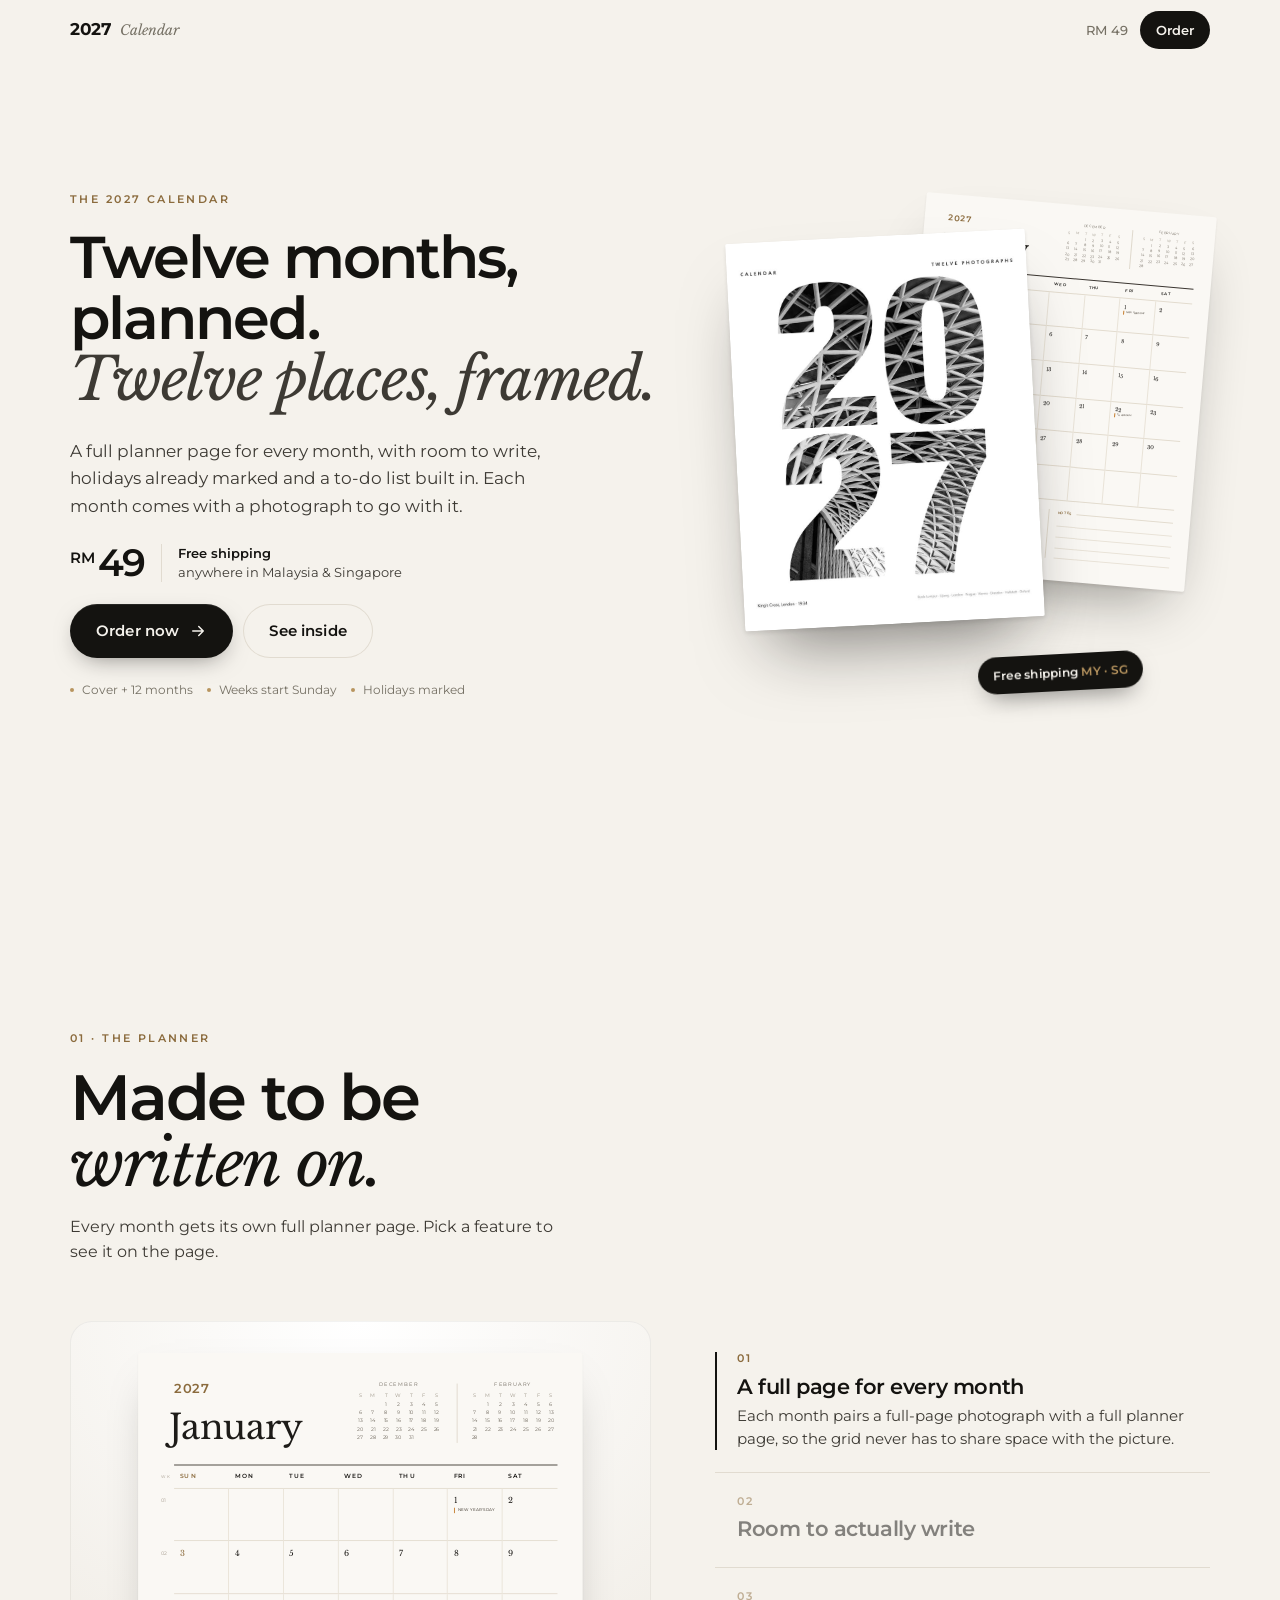
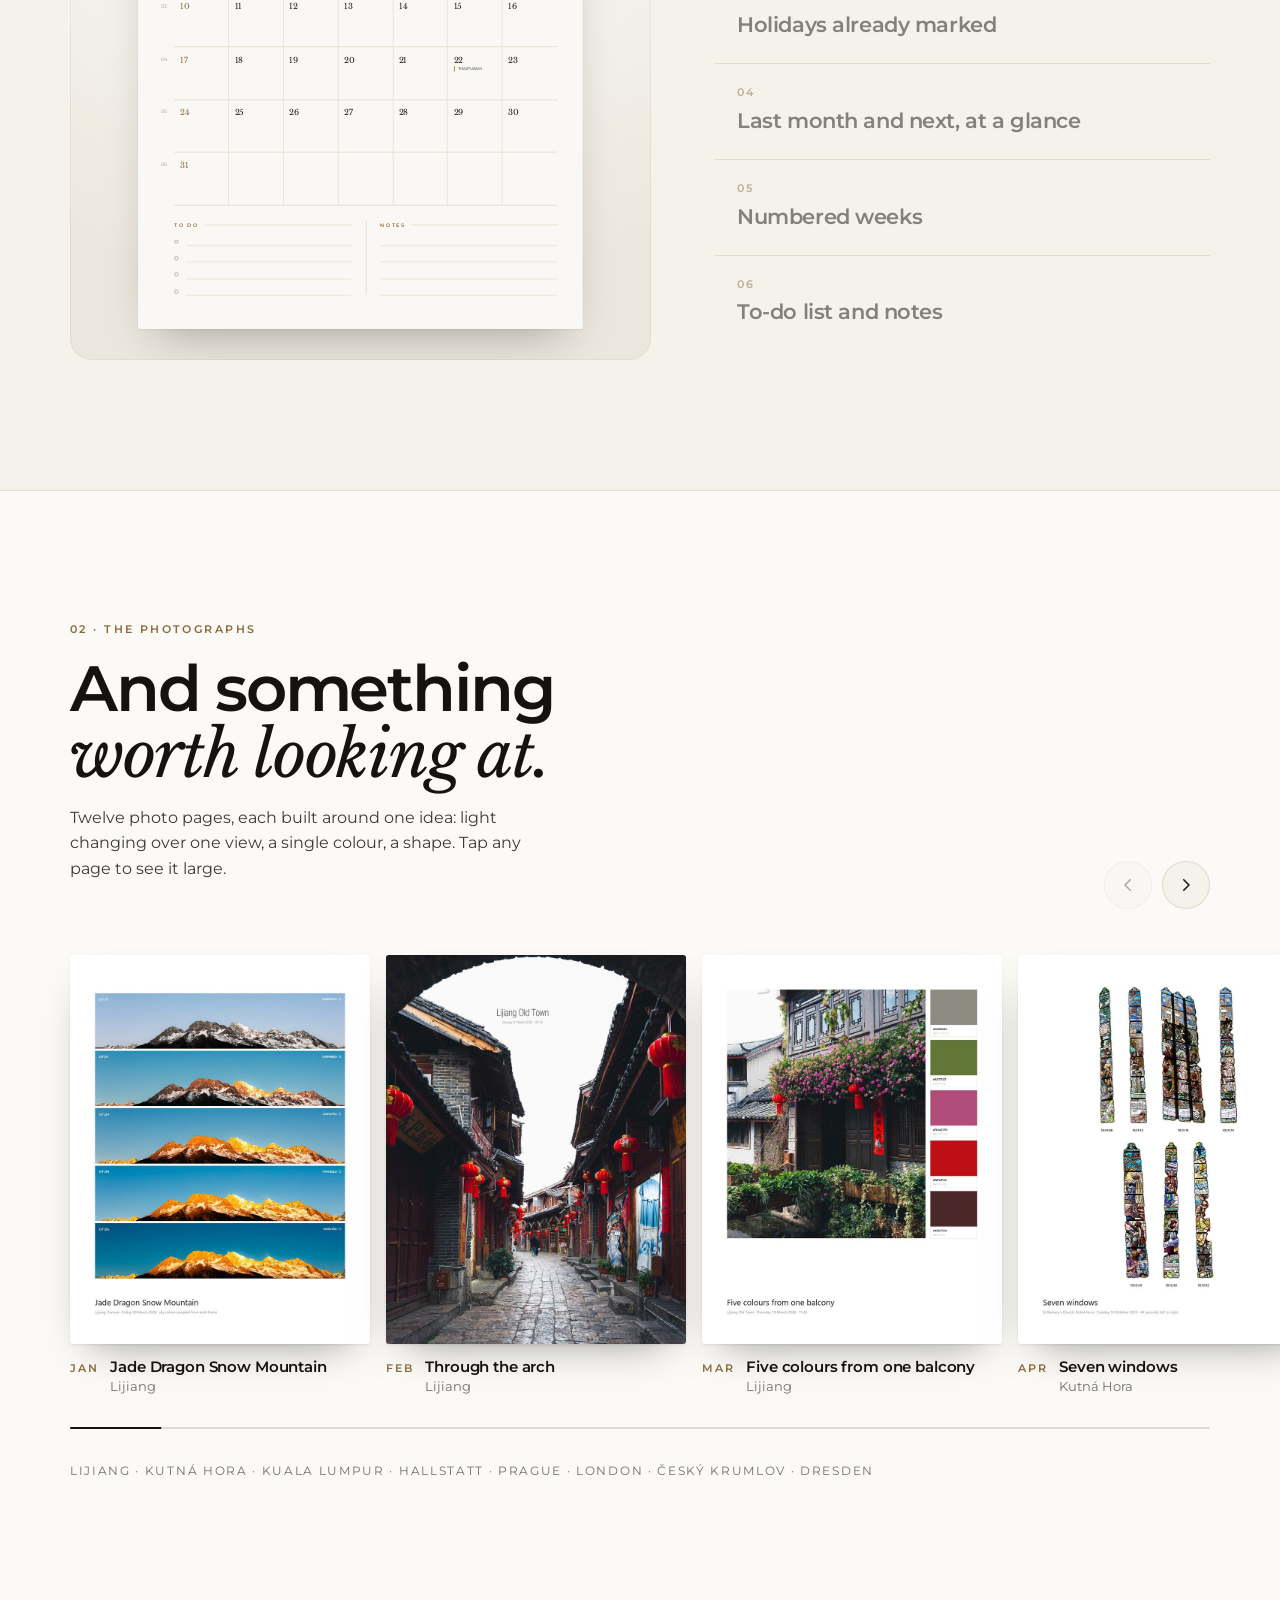
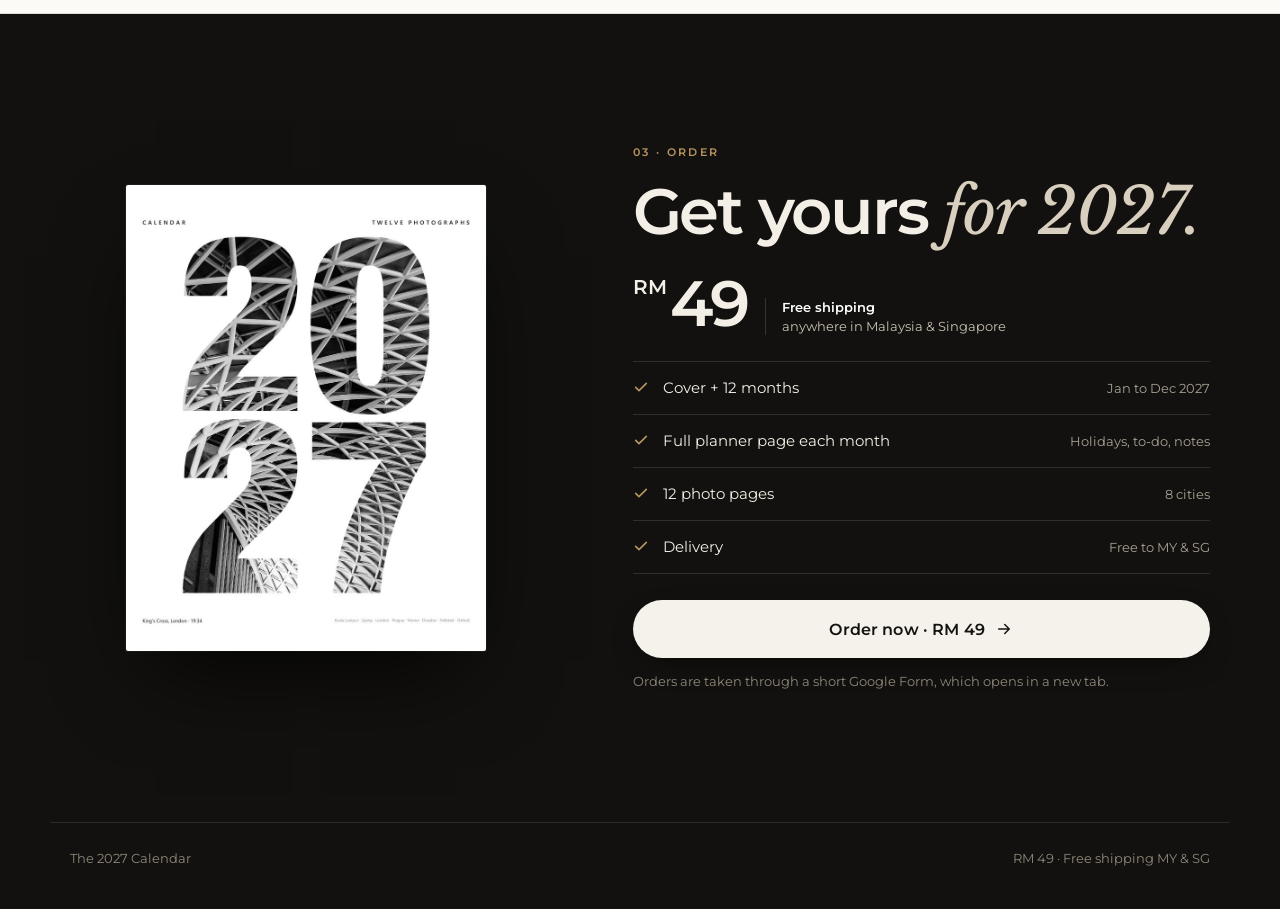
==== index.html @ 3abfdcb7 "Build calendar sales page and Instagram story graphics index.html: mobile-first product page for the" ====
<!DOCTYPE html>
<html lang="en">
<head>
  <meta charset="UTF-8">
  <meta name="viewport" content="width=device-width, initial-scale=1, viewport-fit=cover">
  <title>The 2027 Calendar · RM 49</title>
  <meta name="description" content="A 2027 planner calendar with a full page to write on every month, holidays marked and a to-do list built in, paired with twelve photographs. RM 49 with free shipping across Malaysia and Singapore.">
  <meta name="theme-color" content="#f5f2ec">
  <!-- Link previews (WhatsApp, Instagram, Telegram). Swap the relative image path for the full https:// URL once the domain is live: most apps ignore relative og:image paths. -->
  <meta property="og:type" content="product">
  <meta property="og:title" content="The 2027 Calendar · RM 49">
  <meta property="og:description" content="Twelve months, planned. Twelve places, framed. Free shipping across Malaysia and Singapore.">
  <meta property="og:image" content="assets/cover.jpg">
  <link rel="preconnect" href="https://fonts.googleapis.com">
  <link rel="preconnect" href="https://fonts.gstatic.com" crossorigin>
  <link rel="stylesheet" href="https://fonts.googleapis.com/css2?family=Libre+Baskerville:ital,wght@0,400;1,400&family=Montserrat:wght@400;500;600;700&display=swap">
  <link rel="preload" as="image" href="assets/cover.jpg">
  <style>
    /* ------------------------------------------------------------------ tokens */
    :root {
      --paper: #f5f2ec;
      --surface: #fbfaf7;
      --ink: #141310;
      --ink-2: #3d3a34;
      --muted: #757064;
      --line: #e1dbd0;
      --brass: #8b6b3d;
      --brass-soft: #b8955f;
      --night: #12110f;
      --night-2: #1c1a17;
      --sans: "Montserrat", "Segoe UI", system-ui, -apple-system, sans-serif;
      --serif: "Libre Baskerville", Georgia, "Times New Roman", serif;
      --ease: cubic-bezier(.2, .75, .2, 1);
      --ease-io: cubic-bezier(.65, 0, .35, 1);
      --gutter: max(20px, env(safe-area-inset-left, 0px));
      color-scheme: light;
    }
    *, *::before, *::after { box-sizing: border-box; }
    html { -webkit-text-size-adjust: 100%; scroll-padding-top: 72px; }
    @media (prefers-reduced-motion: no-preference) { html { scroll-behavior: smooth; } }
    body {
      margin: 0; background: var(--paper); color: var(--ink);
      font-family: var(--sans); font-size: 16px; line-height: 1.6;
      -webkit-font-smoothing: antialiased; overflow-x: hidden;
    }
    img { display: block; max-width: 100%; height: auto; }
    a { color: inherit; }
    button { font: inherit; color: inherit; cursor: pointer; background: none; border: 0; padding: 0; -webkit-tap-highlight-color: transparent; }
    a { -webkit-tap-highlight-color: transparent; }
    :focus-visible { outline: 2px solid var(--brass); outline-offset: 3px; border-radius: 4px; }
    .wrap { width: 100%; max-width: 1180px; margin: 0 auto; padding-left: var(--gutter); padding-right: max(20px, env(safe-area-inset-right, 0px)); }
    .eyebrow { font-size: 11px; font-weight: 600; letter-spacing: .22em; text-transform: uppercase; color: var(--brass); }
    h1, h2, h3 { margin: 0; font-weight: 600; letter-spacing: -.035em; line-height: 1.04; text-wrap: balance; }
    h2 { font-size: clamp(34px, 9vw, 64px); }
    em, .serif-i { font-family: var(--serif); font-style: italic; font-weight: 400; letter-spacing: -.02em; }
    p { margin: 0; }
    .lede { color: var(--ink-2); font-size: 16.5px; line-height: 1.65; max-width: 46ch; }

    /* ------------------------------------------------------------------ buttons */
    .btn {
      display: inline-flex; align-items: center; justify-content: center; gap: 10px;
      min-height: 54px; padding: 0 26px; border-radius: 999px;
      background: var(--ink); color: var(--paper); text-decoration: none;
      font-size: 15px; font-weight: 600; letter-spacing: .01em; white-space: nowrap;
      transition: transform .25s var(--ease), background-color .25s, box-shadow .25s;
      box-shadow: 0 1px 0 rgba(255,255,255,.08) inset, 0 8px 24px -10px rgba(20,19,16,.55);
    }
    .btn:active { transform: scale(.97); }
    .btn svg { width: 18px; height: 18px; flex: none; transition: transform .3s var(--ease); }
    @media (hover: hover) { .btn:hover svg { transform: translateX(3px); } .btn:hover { background: #000; } }
    .btn.ghost { background: transparent; color: var(--ink); box-shadow: inset 0 0 0 1px var(--line); }
    @media (hover: hover) { .btn.ghost:hover { background: rgba(20,19,16,.04); } }
    .btn.light { background: var(--paper); color: var(--ink); box-shadow: 0 10px 30px -12px rgba(0,0,0,.6); }
    @media (hover: hover) { .btn.light:hover { background: #fff; } }

    /* ------------------------------------------------------------------ nav */
    .nav {
      position: sticky; top: 0; z-index: 30;
      padding-top: env(safe-area-inset-top, 0px);
      transition: background-color .35s, box-shadow .35s, backdrop-filter .35s;
    }
    .nav.scrolled { background: rgba(245,242,236,.82); -webkit-backdrop-filter: saturate(160%) blur(14px); backdrop-filter: saturate(160%) blur(14px); box-shadow: 0 1px 0 var(--line); }
    .nav .wrap { display: flex; align-items: center; justify-content: space-between; height: 60px; }
    .mark { display: flex; align-items: baseline; gap: 8px; text-decoration: none; }
    .mark b { font-weight: 700; font-size: 17px; letter-spacing: -.02em; }
    .mark span { font-family: var(--serif); font-style: italic; font-size: 14px; color: var(--muted); }
    .nav-buy { display: inline-flex; align-items: center; gap: 12px; font-size: 13px; font-weight: 600; text-decoration: none; }
    .nav-buy .p { color: var(--muted); font-weight: 500; }
    .nav-buy .pill { background: var(--ink); color: var(--paper); padding: 9px 16px; border-radius: 999px; transition: transform .2s var(--ease); }
    .nav-buy:active .pill { transform: scale(.96); }

    /* ------------------------------------------------------------------ hero */
    .hero { padding: 18px 0 64px; overflow: clip; }
    .hero .wrap { display: grid; gap: 26px; }
    .hero h1 { font-size: clamp(36px, 9.6vw, 72px); }
    .hero h1 .l2 { display: block; color: var(--ink-2); }
    .hero-title, .hero-detail { display: grid; gap: 18px; }
    .hero-detail { gap: 22px; }
    .price-row { display: flex; align-items: center; gap: 16px; padding-top: 2px; }
    .price { font-size: 38px; font-weight: 600; letter-spacing: -.04em; line-height: 1; }
    .price small { font-size: 15px; font-weight: 600; letter-spacing: 0; margin-right: 3px; vertical-align: 13px; }
    .ship { font-size: 13px; line-height: 1.45; color: var(--ink-2); padding-left: 16px; border-left: 1px solid var(--line); }
    .ship b { display: block; color: var(--ink); font-weight: 600; }
    .ctas { display: flex; gap: 10px; flex-wrap: wrap; }
    .ctas .btn { flex: 1 1 auto; }
    .spec-line { display: flex; flex-wrap: wrap; gap: 6px 14px; font-size: 12px; color: var(--muted); }
    .spec-line span::before { content: ""; display: inline-block; width: 4px; height: 4px; border-radius: 50%; background: var(--brass-soft); margin-right: 8px; vertical-align: 2px; }

    .hero-visual { position: relative; width: 100%; max-width: 560px; justify-self: center; aspect-ratio: 1 / .96; margin: -4px 0 4px; }
    .hv-layer { position: absolute; will-change: transform; }
    .hv-planner { width: 60%; right: 2%; top: 4%; }
    .hv-cover { width: 62%; left: 2%; top: 10%; z-index: 2; }
    .hv-planner .jan { transform: rotate(5deg); box-shadow: 0 2px 3px rgba(20,19,16,.08), 0 30px 60px -24px rgba(20,19,16,.45); }
    .hv-cover img { width: 100%; aspect-ratio: 1632 / 2112; object-fit: cover; transform: rotate(-3deg); border-radius: 2px;
      box-shadow: 0 2px 4px rgba(20,19,16,.1), 0 40px 70px -28px rgba(20,19,16,.55); background: #fff; }
    .hv-tag {
      position: absolute; z-index: 3; left: 52%; bottom: 3%; transform: rotate(-3deg);
      background: var(--ink); color: var(--paper); border-radius: 999px; padding: 9px 15px;
      font-size: 12px; font-weight: 600; letter-spacing: .02em; white-space: nowrap;
      box-shadow: 0 10px 24px -10px rgba(0,0,0,.6);
    }
    .hv-tag i { font-style: normal; color: var(--brass-soft); }
    @media (max-width: 899px) { .hv-tag { display: none; } }

    /* entrance (only when JS is running and motion is allowed) */
    @media (prefers-reduced-motion: no-preference) {
      .js .hv-cover .in { animation: rise 1.1s var(--ease) .1s both; }
      .js .hv-planner .in { animation: slideOut 1.3s var(--ease) .45s both; }
      .js .hv-tag { animation: pop .7s var(--ease) 1.2s both; }
      .js .hero-title > *, .js .hero-detail > * { animation: fadeUp .9s var(--ease) both; }
      .js .hero-title > *:nth-child(2) { animation-delay: .06s; }
      .js .hero-detail > *:nth-child(1) { animation-delay: .2s; }
      .js .hero-detail > *:nth-child(2) { animation-delay: .26s; }
      .js .hero-detail > *:nth-child(3) { animation-delay: .32s; }
      .js .hero-detail > *:nth-child(4) { animation-delay: .38s; }
    }
    @keyframes rise { from { opacity: 0; transform: translateY(40px) scale(.96); } }
    @keyframes slideOut { from { opacity: 0; transform: translateX(-38%) rotate(-8deg); } }
    @keyframes pop { from { opacity: 0; transform: translateY(10px) scale(.9); } }
    @keyframes fadeUp { from { opacity: 0; transform: translateY(18px); } }

    @media (min-width: 900px) {
      .hero { padding: 40px 0 110px; }
      .hero .wrap { grid-template-columns: minmax(0, 1.1fr) minmax(0, .9fr); grid-template-areas: "title visual" "detail visual"; column-gap: 64px; row-gap: 28px; min-height: calc(100svh - 60px - 150px); align-content: center; }
      .hero-title { grid-area: title; align-self: end; }
      .hero-detail { grid-area: detail; align-self: start; }
      .hero-visual { grid-area: visual; align-self: center; margin: 0; aspect-ratio: 1 / 1.08; max-width: 620px; }
      .hero h1 { font-size: clamp(44px, 4.6vw, 68px); }
      .ctas .btn { flex: 0 0 auto; }
    }

    /* ------------------------------------------------------------------ section heads */
    section { position: relative; }
    .sec { padding: 84px 0; }
    .sec-head { display: grid; gap: 16px; margin-bottom: 36px; max-width: 640px; }
    .sec-head p { color: var(--ink-2); max-width: 44ch; }
    @media (min-width: 900px) { .sec { padding: 130px 0; } .sec-head { margin-bottom: 56px; } }

    /* reveal on scroll */
    .js [data-reveal] { opacity: 0; transform: translateY(26px); transition: opacity .9s var(--ease), transform .9s var(--ease); transition-delay: var(--d, 0s); }
    .js [data-reveal].in { opacity: 1; transform: none; }
    @media (prefers-reduced-motion: reduce) { .js [data-reveal] { opacity: 1; transform: none; transition: none; } }

    /* ------------------------------------------------------------------ the January planner page (built in HTML so it stays sharp when zoomed) */
    .jan {
      --u: calc(100cqw / 700);
      container-type: inline-size; position: relative; width: 100%; aspect-ratio: 1632 / 2112;
      background: #faf8f4; color: #1d1b18; overflow: hidden; border-radius: 2px;
      font-family: var(--sans);
    }
    .jan > * { position: absolute; }
    .jan .z { transition: opacity .55s var(--ease); }
    .j-year { left: calc(var(--u) * 57); top: calc(var(--u) * 46); font-size: calc(var(--u) * 20); font-weight: 600; letter-spacing: .1em; color: var(--brass); line-height: 1; }
    .j-month { left: calc(var(--u) * 49); top: calc(var(--u) * 90); font-family: var(--serif); font-size: calc(var(--u) * 54); line-height: 1; letter-spacing: -.01em; }
    .j-mini { top: calc(var(--u) * 46); width: calc(var(--u) * 140); display: grid; grid-template-columns: repeat(7, 1fr); row-gap: calc(var(--u) * 3.6); text-align: center; color: #6c655a; font-size: calc(var(--u) * 8.4); line-height: 1.15; }
    .j-mini .ml { grid-column: 1 / -1; font-size: calc(var(--u) * 8); letter-spacing: .18em; margin-bottom: calc(var(--u) * 4); }
    .j-mini .dh { color: #9a9284; }
    .j-mini.dec { left: calc(var(--u) * 340); }
    .j-mini.feb { left: calc(var(--u) * 520); }
    .j-div { left: calc(var(--u) * 502); top: calc(var(--u) * 48); width: 1px; height: calc(var(--u) * 94); background: #e0d9cd; }
    .j-rule { left: calc(var(--u) * 57); top: calc(var(--u) * 175); width: calc(var(--u) * 603); height: max(1px, calc(var(--u) * 1.2)); background: #3a3530; }
    .j-wk { left: calc(var(--u) * 36); top: calc(var(--u) * 190); font-size: calc(var(--u) * 6.8); letter-spacing: .12em; color: #a39a8c; }
    .j-days { left: calc(var(--u) * 57); top: calc(var(--u) * 187); width: calc(var(--u) * 603); display: grid; grid-template-columns: repeat(7, 1fr); font-size: calc(var(--u) * 9.4); font-weight: 600; letter-spacing: .13em; }
    .j-days span { padding-left: calc(var(--u) * 9); }
    .j-days span:first-child { color: var(--brass); }
    .j-grid { left: calc(var(--u) * 57); top: calc(var(--u) * 212); width: calc(var(--u) * 603); display: grid; grid-template-columns: repeat(7, 1fr); grid-auto-rows: calc(var(--u) * 83.2); border-top: 1px solid #e3dccf; }
    .j-grid > div { position: relative; border-bottom: 1px solid #e3dccf; border-right: 1px solid #e9e3d8; }
    .j-grid > div:nth-child(7n) { border-right: 0; }
    .j-dates { left: calc(var(--u) * 57); top: calc(var(--u) * 213); width: calc(var(--u) * 603); display: grid; grid-template-columns: repeat(7, 1fr); grid-auto-rows: calc(var(--u) * 83.2); }
    .j-dates > div { position: relative; }
    .j-dates .d { position: absolute; left: calc(var(--u) * 9); top: calc(var(--u) * 10); font-family: var(--serif); font-size: calc(var(--u) * 12.6); }
    .j-dates .sun { color: var(--brass); }
    .j-hol { position: absolute; left: calc(var(--u) * 9); top: calc(var(--u) * 30); display: flex; align-items: center; gap: calc(var(--u) * 5); font-size: calc(var(--u) * 6); font-weight: 500; letter-spacing: .07em; text-transform: uppercase; color: #5b554c; white-space: nowrap; }
    .j-hol::before { content: ""; width: calc(var(--u) * 2); height: calc(var(--u) * 9); background: #c47c2c; flex: none; }
    .j-wks { left: calc(var(--u) * 36); top: calc(var(--u) * 212); display: grid; grid-auto-rows: calc(var(--u) * 83.2); font-size: calc(var(--u) * 7.4); color: #a39a8c; }
    .j-wks span { padding-top: calc(var(--u) * 14); }
    .j-foot { left: calc(var(--u) * 57); top: calc(var(--u) * 736); width: calc(var(--u) * 603); display: grid; grid-template-columns: 1fr 1fr; column-gap: calc(var(--u) * 46); }
    .j-foot > div { position: relative; }
    .j-foot > div + div::before { content: ""; position: absolute; left: calc(var(--u) * -23); top: 0; width: 1px; height: calc(var(--u) * 116); background: #e3dccf; }
    .j-lb { display: flex; align-items: center; gap: calc(var(--u) * 10); font-size: calc(var(--u) * 8.4); font-weight: 600; letter-spacing: .2em; color: var(--brass); height: calc(var(--u) * 14); }
    .j-lb::after { content: ""; flex: 1; height: 1px; background: #e3dccf; }
    .j-ln { height: calc(var(--u) * 26); border-bottom: 1px solid #e9e3d8; position: relative; }
    .j-todo .j-ln { margin-left: calc(var(--u) * 18); }
    .j-todo .j-ln::before { content: ""; position: absolute; left: calc(var(--u) * -18); bottom: calc(var(--u) * 2); width: calc(var(--u) * 7); height: calc(var(--u) * 7); border: 1px solid #b9b0a1; border-radius: 50%; }

    /* focus states: dim everything except the feature being shown */
    .jan[data-focus]:not(:where([data-focus="all"])) .z { opacity: .18; }
    .jan[data-focus="grid"] .z-grid, .jan[data-focus="grid"] .z-head, .jan[data-focus="grid"] .z-dates,
    .jan[data-focus="holidays"] .z-hol,
    .jan[data-focus="glance"] .z-glance,
    .jan[data-focus="weeks"] .z-weeks,
    .jan[data-focus="lists"] .z-lists { opacity: 1; }
    .jan[data-focus="holidays"] .z-grid, .jan[data-focus="holidays"] .z-dates,
    .jan[data-focus="weeks"] .z-grid { opacity: .4; }
    .jan[data-focus="holidays"] .j-hol { animation: glow 1.6s var(--ease) .5s 2; }
    @keyframes glow { 50% { background: rgba(196,124,44,.16); box-shadow: 0 0 0 calc(var(--u) * 4) rgba(196,124,44,.16); } }

    /* ------------------------------------------------------------------ feature tour */
    .tour-grid { display: grid; gap: 22px; }
    .tour-grid > *, .hero .wrap > *, .order-card > * { min-width: 0; }
    .stage {
      position: relative; overflow: hidden; border-radius: 22px; aspect-ratio: 4 / 3.7; max-height: 56svh; width: 100%;
      background: radial-gradient(120% 90% at 50% 0%, #ffffff 0%, #ece7de 100%);
      box-shadow: inset 0 0 0 1px rgba(20,19,16,.05);
      touch-action: pan-y; cursor: pointer;
    }
    .stage .jan-holder { position: absolute; left: 0; top: 0; transform-origin: 0 0; transition: transform .9s var(--ease-io); }
    .stage .jan { box-shadow: 0 1px 2px rgba(20,19,16,.08), 0 24px 50px -22px rgba(20,19,16,.35); }
    .stage-hint { position: absolute; right: 12px; bottom: 12px; z-index: 2; font-size: 11px; font-weight: 600; letter-spacing: .08em; text-transform: uppercase;
      background: rgba(20,19,16,.78); color: #fff; padding: 7px 11px; border-radius: 999px; -webkit-backdrop-filter: blur(8px); backdrop-filter: blur(8px); pointer-events: none; }

    .feats { list-style: none; margin: 0; padding: 0; }
    .feat { text-align: left; width: 100%; display: grid; gap: 6px; }
    .feat .n { font-size: 11px; font-weight: 600; letter-spacing: .16em; color: var(--brass); }
    .feat h3 { font-size: 21px; letter-spacing: -.02em; line-height: 1.2; }
    .feat p { font-size: 14.5px; color: var(--ink-2); line-height: 1.6; }

    /* mobile: swipeable cards under the page */
    @media (max-width: 899px) {
      .feats { display: flex; gap: 12px; overflow-x: auto; scroll-snap-type: x mandatory; scrollbar-width: none; margin: 0 calc(-1 * var(--gutter)); padding: 2px var(--gutter) 4px; scroll-padding: 0 var(--gutter); }
      .feats::-webkit-scrollbar { display: none; }
      .feats li { flex: 0 0 86%; scroll-snap-align: start; }
      .feat { height: 100%; align-content: start; padding: 20px 20px 22px; border-radius: 18px; background: var(--surface); box-shadow: inset 0 0 0 1px var(--line); transition: box-shadow .4s, background-color .4s; }
      .feat[aria-pressed="true"] { background: #fff; box-shadow: inset 0 0 0 1px rgba(139,107,61,.45), 0 10px 30px -18px rgba(20,19,16,.35); }
      .dots { display: flex; justify-content: center; gap: 7px; }
      .dots span { width: 6px; height: 6px; border-radius: 3px; background: #cfc7b9; transition: width .4s var(--ease), background-color .4s; }
      .dots span.on { width: 22px; background: var(--ink); }
    }
    /* desktop: page left, feature list right */
    @media (min-width: 900px) {
      .tour-grid { grid-template-columns: minmax(0, 1.08fr) minmax(0, .92fr); gap: 64px; align-items: center; }
      .stage { aspect-ratio: 4 / 4.4; max-height: 760px; }
      .stage-hint, .dots { display: none; }
      .feats { display: grid; }
      .feats li + li { border-top: 1px solid var(--line); }
      .feat { padding: 20px 0 20px 22px; position: relative; opacity: .5; transition: opacity .35s; }
      .feat::before { content: ""; position: absolute; left: 0; top: 22px; bottom: 22px; width: 2px; background: var(--ink); transform: scaleY(0); transform-origin: top; transition: transform .5s var(--ease); }
      .feat[aria-pressed="true"], .feat:hover { opacity: 1; }
      .feat[aria-pressed="true"]::before { transform: scaleY(1); }
      .feat p { max-height: 0; overflow: hidden; opacity: 0; transition: max-height .5s var(--ease), opacity .4s; }
      .feat[aria-pressed="true"] p { max-height: 120px; opacity: 1; }
    }

    /* ------------------------------------------------------------------ photographs */
    .photos { background: var(--surface); border-top: 1px solid var(--line); border-bottom: 1px solid var(--line); }
    .rail-wrap { position: relative; }
    .rail { display: flex; gap: 16px; overflow-x: auto; scroll-snap-type: x mandatory; scrollbar-width: none; padding: 6px var(--gutter) 26px; scroll-padding: 0 var(--gutter); }
    .rail::-webkit-scrollbar { display: none; }
    .rail figure { margin: 0; flex: 0 0 min(72vw, 300px); scroll-snap-align: start; }
    .rail button { display: block; width: 100%; border-radius: 3px; overflow: hidden; background: #ebe6dc; aspect-ratio: 1632 / 2112;
      box-shadow: 0 1px 2px rgba(20,19,16,.08), 0 18px 40px -22px rgba(20,19,16,.5); transition: transform .5s var(--ease); }
    @media (hover: hover) { .rail button:hover { transform: translateY(-4px); } }
    .rail button:active { transform: scale(.98); }
    .rail img { width: 100%; height: 100%; object-fit: cover; }
    .rail figcaption { display: grid; grid-template-columns: auto 1fr; gap: 0 12px; padding-top: 14px; align-items: baseline; }
    .rail .mo { font-size: 11px; font-weight: 600; letter-spacing: .16em; color: var(--brass); }
    .rail .tt { font-size: 14.5px; font-weight: 600; letter-spacing: -.01em; line-height: 1.3; }
    .rail .pl { grid-column: 2; font-size: 12.5px; color: var(--muted); }
    .rail-end { flex: 0 0 1px; }
    .rail-nav { display: none; }
    @media (min-width: 900px) {
      .rail { padding-left: max(var(--gutter), calc((100vw - 1180px) / 2 + 20px)); scroll-padding-left: max(var(--gutter), calc((100vw - 1180px) / 2 + 20px)); }
      .rail-nav { display: flex; gap: 10px; justify-content: flex-end; margin-top: -76px; margin-bottom: 40px; }
      .rail-nav button { width: 48px; height: 48px; border-radius: 50%; box-shadow: inset 0 0 0 1px var(--line); display: grid; place-items: center; background: var(--paper); transition: background-color .25s, opacity .25s; }
      .rail-nav button:hover { background: #fff; }
      .rail-nav button:disabled { opacity: .35; cursor: default; }
      .rail-nav svg { width: 18px; height: 18px; }
    }
    .progress { height: 2px; background: var(--line); border-radius: 2px; overflow: hidden; margin-top: 4px; }
    .progress i { display: block; height: 100%; width: 100%; background: var(--ink); transform-origin: left; transform: scaleX(.1); transition: transform .2s linear; }
    .cities { margin-top: 30px; font-size: 12px; letter-spacing: .14em; text-transform: uppercase; color: var(--muted); line-height: 2; }

    /* ------------------------------------------------------------------ lightbox */
    .lb { position: fixed; inset: 0; z-index: 60; display: grid; grid-template-rows: auto minmax(0, 1fr) auto; background: rgba(14,13,11,.96);
      color: #f4efe6; padding: env(safe-area-inset-top, 0px) 0 env(safe-area-inset-bottom, 0px); opacity: 0; visibility: hidden; transition: opacity .35s var(--ease), visibility 0s .35s; }
    .lb.open { opacity: 1; visibility: visible; transition: opacity .35s var(--ease); }
    .lb-top { display: flex; align-items: center; justify-content: space-between; padding: 10px 14px; }
    .lb-count { font-size: 12px; letter-spacing: .14em; color: #a9a294; }
    .lb-btn { width: 46px; height: 46px; border-radius: 50%; display: grid; place-items: center; background: rgba(255,255,255,.08); }
    .lb-btn svg { width: 20px; height: 20px; }
    .lb-stage { position: relative; display: grid; place-items: center; padding: 6px 16px; touch-action: pan-y; min-height: 0; }
    .lb-stage img { max-width: 100%; max-height: 100%; object-fit: contain; box-shadow: 0 30px 80px -20px rgba(0,0,0,.8); transition: opacity .25s, transform .35s var(--ease); }
    .lb-cap { display: flex; align-items: center; gap: 12px; padding: 14px 16px 18px; }
    .lb-cap div { flex: 1; min-width: 0; }
    .lb-cap b { display: block; font-weight: 600; font-size: 15px; }
    .lb-cap span { font-size: 12.5px; color: #a9a294; }

    /* ------------------------------------------------------------------ order */
    .order { background: var(--night); color: #f4efe6; overflow: hidden; }
    .order .eyebrow { color: var(--brass-soft); }
    .order h2 em { color: #d9cfbf; }
    .order-card { display: grid; gap: 34px; align-items: center; }
    .order-visual { position: relative; width: 74%; max-width: 360px; justify-self: center; }
    .order-visual img { width: 100%; aspect-ratio: 1632 / 2112; object-fit: cover; border-radius: 2px; box-shadow: 0 40px 90px -30px rgba(0,0,0,.9), 0 0 0 1px rgba(255,255,255,.06); }
    .order-visual::after { content: ""; position: absolute; inset: auto -20% -12% -20%; height: 40%; background: radial-gradient(closest-side, rgba(184,149,95,.22), transparent); z-index: -1; }
    .order-body { display: grid; gap: 26px; }
    .order-price { display: flex; align-items: flex-end; gap: 18px; flex-wrap: wrap; }
    .order-price .price { font-size: 64px; }
    .order-price .price small { font-size: 20px; vertical-align: 32px; }
    .order-price .ship { color: #c9c1b3; border-left-color: rgba(255,255,255,.15); }
    .order-price .ship b { color: #fff; }
    .incl { list-style: none; margin: 0; padding: 0; display: grid; gap: 0; border-top: 1px solid rgba(255,255,255,.12); }
    .incl li { display: flex; gap: 14px; align-items: baseline; padding: 14px 0; border-bottom: 1px solid rgba(255,255,255,.12); font-size: 15px; }
    .incl li span { color: #a9a294; font-size: 13px; margin-left: auto; text-align: right; }
    .incl svg { width: 16px; height: 16px; flex: none; color: var(--brass-soft); transform: translateY(2px); }
    .order .btn { width: 100%; min-height: 58px; font-size: 16px; }
    .fine { font-size: 12.5px; color: #8f8879; line-height: 1.6; }
    @media (min-width: 900px) {
      .order-card { grid-template-columns: minmax(0, .9fr) minmax(0, 1.1fr); gap: 90px; }
      .order-visual { width: 100%; }
      .order .btn { width: auto; padding: 0 40px; }
    }

    footer { background: var(--night); color: #8f8879; font-size: 12.5px; padding: 0 0 calc(110px + env(safe-area-inset-bottom, 0px)); }
    footer .wrap { border-top: 1px solid rgba(255,255,255,.1); padding-top: 26px; display: flex; justify-content: space-between; gap: 16px; flex-wrap: wrap; }
    @media (min-width: 900px) { footer { padding-bottom: 40px; } }

    /* ------------------------------------------------------------------ sticky buy bar (phones) */
    .buybar {
      position: fixed; left: 10px; right: 10px; bottom: calc(10px + env(safe-area-inset-bottom, 0px)); z-index: 40;
      display: flex; align-items: center; gap: 12px; padding: 8px 8px 8px 20px; border-radius: 999px;
      background: rgba(20,19,16,.9); color: #f4efe6; -webkit-backdrop-filter: saturate(150%) blur(16px); backdrop-filter: saturate(150%) blur(16px);
      box-shadow: 0 18px 40px -16px rgba(0,0,0,.6);
      transform: translateY(140%); transition: transform .55s var(--ease);
    }
    .buybar.show { transform: none; }
    .buybar .bb-t { flex: 1; min-width: 0; line-height: 1.25; }
    .buybar .bb-t b { display: block; font-size: 16px; font-weight: 600; letter-spacing: -.01em; }
    .buybar .bb-t span { font-size: 11.5px; color: #b5ad9f; white-space: nowrap; overflow: hidden; text-overflow: ellipsis; display: block; }
    .buybar .btn { min-height: 46px; padding: 0 22px; font-size: 14px; background: var(--paper); color: var(--ink); box-shadow: none; }
    @media (min-width: 900px) { .buybar { display: none; } }

    .toast { position: fixed; left: 50%; top: calc(74px + env(safe-area-inset-top, 0px)); z-index: 80; transform: translate(-50%, -20px); opacity: 0;
      background: var(--ink); color: var(--paper); padding: 11px 18px; border-radius: 999px; font-size: 13px; font-weight: 500; max-width: calc(100vw - 32px); text-align: center;
      transition: opacity .3s, transform .4s var(--ease); pointer-events: none; }
    .toast.show { opacity: 1; transform: translate(-50%, 0); }
  </style>
</head>
<body>
  <script>document.documentElement.classList.add("js");</script>

  <header class="nav" id="nav">
    <div class="wrap">
      <a class="mark" href="#top" aria-label="The 2027 Calendar, back to top"><b>2027</b><span>Calendar</span></a>
      <a class="nav-buy" href="#order" data-order><span class="p">RM 49</span><span class="pill">Order</span></a>
    </div>
  </header>

  <main id="top">
    <!-- ================================================================ HERO -->
    <section class="hero">
      <div class="wrap">
        <div class="hero-title">
          <div class="eyebrow">The 2027 Calendar</div>
          <h1>Twelve months, planned. <span class="l2"><em>Twelve places, framed.</em></span></h1>
        </div>

        <div class="hero-visual" aria-hidden="true">
          <div class="hv-layer hv-planner" data-par="0.05"><div class="in"><div class="jan" data-jan></div></div></div>
          <div class="hv-layer hv-cover" data-par="-0.06"><div class="in"><img src="assets/cover.jpg" width="800" height="1035" alt="" fetchpriority="high"></div></div>
          <div class="hv-tag">Free shipping <i>MY · SG</i></div>
        </div>

        <div class="hero-detail">
          <p class="lede">A full planner page for every month, with room to write, holidays already marked and a to-do list built in. Each month comes with a photograph to go with it.</p>
          <div class="price-row">
            <div class="price"><small>RM</small>49</div>
            <div class="ship"><b>Free shipping</b>anywhere in Malaysia &amp; Singapore</div>
          </div>
          <div class="ctas" id="heroCtas">
            <a class="btn" href="#order" data-order>Order now <svg viewBox="0 0 24 24" fill="none" stroke="currentColor" stroke-width="2" stroke-linecap="round" stroke-linejoin="round"><path d="M5 12h14M13 6l6 6-6 6"/></svg></a>
            <a class="btn ghost" href="#inside">See inside</a>
          </div>
          <div class="spec-line"><span>Cover + 12 months</span><span>Weeks start Sunday</span><span>Holidays marked</span></div>
        </div>
      </div>
    </section>

    <!-- ================================================================ PLANNER TOUR -->
    <section class="sec" id="inside">
      <div class="wrap">
        <div class="sec-head" data-reveal>
          <div class="eyebrow">01 · The planner</div>
          <h2>Made to be <em>written on.</em></h2>
          <p id="tourHelp">Every month gets its own full planner page. Swipe through what's on it.</p>
        </div>
        <div class="tour-grid" id="tourGrid" data-reveal style="--d:.08s">
          <div class="stage" id="stage" role="img" aria-label="January 2027 planner page from the calendar">
            <div class="jan-holder" id="janHolder"><div class="jan" data-jan id="tourJan" data-focus="all"></div></div>
            <div class="stage-hint" id="stageHint">Tap or swipe</div>
          </div>
          <div>
            <ol class="feats" id="feats">
              <li><button class="feat" data-focus="all" aria-pressed="true"><span class="n">01</span><h3>A full page for every month</h3><p>Each month pairs a full-page photograph with a full planner page, so the grid never has to share space with the picture.</p></button></li>
              <li><button class="feat" data-focus="grid" aria-pressed="false"><span class="n">02</span><h3>Room to actually write</h3><p>Big, open date squares with space for a few lines of plans in each, not just a number. Weeks start on Sunday.</p></button></li>
              <li><button class="feat" data-focus="holidays" aria-pressed="false"><span class="n">03</span><h3>Holidays already marked</h3><p>Public holidays are printed on the day, like New Year's Day and Thaipusam in January.</p></button></li>
              <li><button class="feat" data-focus="glance" aria-pressed="false"><span class="n">04</span><h3>Last month and next, at a glance</h3><p>Small calendars of the month before and after sit beside the title, so plans that cross a month end are easy.</p></button></li>
              <li><button class="feat" data-focus="weeks" aria-pressed="false"><span class="n">05</span><h3>Numbered weeks</h3><p>Every row is numbered down the side, so "week three" has an actual place on the page.</p></button></li>
              <li><button class="feat" data-focus="lists" aria-pressed="false"><span class="n">06</span><h3>To-do list and notes</h3><p>Tick-box lines for the month's to-dos, and a lined notes panel beside them, on every month.</p></button></li>
            </ol>
          </div>
          <div class="dots" id="dots" aria-hidden="true"></div>
        </div>
      </div>
    </section>

    <!-- ================================================================ PHOTOGRAPHS -->
    <section class="sec photos" id="photos">
      <div class="wrap">
        <div class="sec-head" data-reveal>
          <div class="eyebrow">02 · The photographs</div>
          <h2>And something <em>worth looking at.</em></h2>
          <p>Twelve photo pages, each built around one idea: light changing over one view, a single colour, a shape. Tap any page to see it large.</p>
        </div>
        <div class="rail-nav" data-reveal>
          <button id="railPrev" aria-label="Previous photographs"><svg viewBox="0 0 24 24" fill="none" stroke="currentColor" stroke-width="2" stroke-linecap="round" stroke-linejoin="round"><path d="M15 5l-7 7 7 7"/></svg></button>
          <button id="railNext" aria-label="More photographs"><svg viewBox="0 0 24 24" fill="none" stroke="currentColor" stroke-width="2" stroke-linecap="round" stroke-linejoin="round"><path d="M9 5l7 7-7 7"/></svg></button>
        </div>
      </div>
      <div class="rail-wrap" data-reveal style="--d:.08s">
        <div class="rail" id="rail"></div>
      </div>
      <div class="wrap">
        <div class="progress" aria-hidden="true"><i id="railBar"></i></div>
        <p class="cities" id="cities"></p>
      </div>
    </section>

    <!-- ================================================================ ORDER -->
    <section class="sec order" id="order">
      <div class="wrap order-card">
        <div class="order-visual" data-reveal><img src="assets/cover.jpg" width="800" height="1035" loading="lazy" decoding="async" alt="The 2027 Calendar cover: the numerals 2027 filled with the steel roof of King's Cross station"></div>
        <div class="order-body">
          <div class="sec-head" style="margin:0" data-reveal>
            <div class="eyebrow">03 · Order</div>
            <h2>Get yours <em>for 2027.</em></h2>
          </div>
          <div class="order-price" data-reveal style="--d:.06s">
            <div class="price"><small>RM</small>49</div>
            <div class="ship"><b>Free shipping</b>anywhere in Malaysia &amp; Singapore</div>
          </div>
          <ul class="incl" data-reveal style="--d:.1s">
            <li><svg viewBox="0 0 24 24" fill="none" stroke="currentColor" stroke-width="2.4" stroke-linecap="round" stroke-linejoin="round"><path d="M4 12.5l5 5L20 6.5"/></svg>Cover + 12 months<span>Jan to Dec 2027</span></li>
            <li><svg viewBox="0 0 24 24" fill="none" stroke="currentColor" stroke-width="2.4" stroke-linecap="round" stroke-linejoin="round"><path d="M4 12.5l5 5L20 6.5"/></svg>Full planner page each month<span>Holidays, to-do, notes</span></li>
            <li><svg viewBox="0 0 24 24" fill="none" stroke="currentColor" stroke-width="2.4" stroke-linecap="round" stroke-linejoin="round"><path d="M4 12.5l5 5L20 6.5"/></svg>12 photo pages<span id="cityCount"></span></li>
            <li><svg viewBox="0 0 24 24" fill="none" stroke="currentColor" stroke-width="2.4" stroke-linecap="round" stroke-linejoin="round"><path d="M4 12.5l5 5L20 6.5"/></svg>Delivery<span>Free to MY &amp; SG</span></li>
          </ul>
          <div data-reveal style="--d:.14s; display:grid; gap:14px">
            <a class="btn light" href="#order" data-order id="orderBtn">Order now · RM 49 <svg viewBox="0 0 24 24" fill="none" stroke="currentColor" stroke-width="2" stroke-linecap="round" stroke-linejoin="round"><path d="M5 12h14M13 6l6 6-6 6"/></svg></a>
            <p class="fine">Orders are taken through a short Google Form, which opens in a new tab.</p>
          </div>
        </div>
      </div>
    </section>
  </main>

  <footer>
    <div class="wrap"><span>The 2027 Calendar</span><span>RM 49 · Free shipping MY &amp; SG</span></div>
  </footer>

  <div class="buybar" id="buybar" aria-hidden="true">
    <div class="bb-t"><b>RM 49</b><span>Free shipping · Malaysia &amp; Singapore</span></div>
    <a class="btn" href="#order" data-order tabindex="-1">Order</a>
  </div>

  <div class="lb" id="lb" role="dialog" aria-modal="true" aria-label="Photo page viewer" aria-hidden="true">
    <div class="lb-top">
      <span class="lb-count" id="lbCount"></span>
      <button class="lb-btn" id="lbClose" aria-label="Close"><svg viewBox="0 0 24 24" fill="none" stroke="currentColor" stroke-width="2" stroke-linecap="round"><path d="M6 6l12 12M18 6L6 18"/></svg></button>
    </div>
    <div class="lb-stage" id="lbStage"><img id="lbImg" alt=""></div>
    <div class="lb-cap">
      <button class="lb-btn" id="lbPrev" aria-label="Previous page"><svg viewBox="0 0 24 24" fill="none" stroke="currentColor" stroke-width="2" stroke-linecap="round" stroke-linejoin="round"><path d="M15 5l-7 7 7 7"/></svg></button>
      <div><b id="lbTitle"></b><span id="lbPlace"></span></div>
      <button class="lb-btn" id="lbNext" aria-label="Next page"><svg viewBox="0 0 24 24" fill="none" stroke="currentColor" stroke-width="2" stroke-linecap="round" stroke-linejoin="round"><path d="M9 5l7 7-7 7"/></svg></button>
    </div>
  </div>

  <div class="toast" id="toast" role="status" aria-live="polite"></div>

  <script>
  /* ====================================================================== SETTINGS
     ORDER_URL: paste the Google Form link here when it exists. Every "Order" button uses it.
     PAGES: the twelve photo pages, in month order. To swap one, change its file and text. */
  const ORDER_URL = "";

  const PAGES = [
    { file: "assets/pages/p02.jpg", title: "Jade Dragon Snow Mountain", place: "Lijiang" },
    { file: "assets/pages/p03.jpg", title: "Through the arch", place: "Lijiang" },
    { file: "assets/pages/p12.jpg", title: "Five colours from one balcony", place: "Lijiang" },
    { file: "assets/pages/p06.jpg", title: "Seven windows", place: "Kutná Hora" },
    { file: "assets/pages/p01.jpg", title: "Merdeka 118, five times", place: "Kuala Lumpur" },
    { file: "assets/pages/p05.jpg", title: "Hallstatt, dusk to dawn", place: "Hallstatt" },
    { file: "assets/pages/p15.jpg", title: "Křižíkova, 75 seconds", place: "Prague" },
    { file: "assets/pages/p04.jpg", title: "King's Cross", place: "London" },
    { file: "assets/pages/p17.jpg", title: "Český Krumlov, 16:43 | 18:36", place: "Český Krumlov" },
    { file: "assets/pages/p24.jpg", title: "October", place: "Across the trip" },
    { file: "assets/pages/p13.jpg", title: "Dresden in ink", place: "Dresden" },
    { file: "assets/pages/p09.jpg", title: "Clockwork", place: "Prague" }
  ];
  /* ============================================================================ */

  const $ = (s, r = document) => r.querySelector(s);
  const $$ = (s, r = document) => [...r.querySelectorAll(s)];
  const reduceMotion = matchMedia("(prefers-reduced-motion: reduce)").matches;
  const MONTHS = ["Jan", "Feb", "Mar", "Apr", "May", "Jun", "Jul", "Aug", "Sep", "Oct", "Nov", "Dec"];

  /* ---------------------------------------------------------------- order links */
  const toast = $("#toast"); let toastT;
  function showToast(msg) { toast.textContent = msg; toast.classList.add("show"); clearTimeout(toastT); toastT = setTimeout(() => toast.classList.remove("show"), 2600); }
  $$("[data-order]").forEach(a => {
    if (ORDER_URL) { a.href = ORDER_URL; a.target = "_blank"; a.rel = "noopener"; }
    else if (a.id === "orderBtn") a.addEventListener("click", e => { e.preventDefault(); showToast("The order form opens soon."); });
  });

  /* ---------------------------------------------------------------- January planner page */
  function miniMonth(cls, label, startDow, days) {
    let h = `<div class="j-mini ${cls} z z-glance"><span class="ml">${label}</span>`;
    "SMTWTFS".split("").forEach(d => h += `<span class="dh">${d}</span>`);
    for (let i = 0; i < startDow; i++) h += "<span></span>";
    for (let d = 1; d <= days; d++) h += `<span>${d}</span>`;
    return h + "</div>";
  }
  function buildJanuary(el) {
    const HOL = { 1: "New Year's Day", 22: "Thaipusam" };
    const start = 5; // 1 January 2027 is a Friday
    let dates = "";
    for (let i = 0; i < 42; i++) {
      const d = i - start + 1;
      dates += `<div>${d >= 1 && d <= 31 ? `<span class="d z z-dates${i % 7 === 0 ? " sun" : ""}">${d}</span>` : ""}${HOL[d] ? `<span class="j-hol z z-hol">${HOL[d]}</span>` : ""}</div>`;
    }
    el.innerHTML =
      `<div class="j-year z z-title">2027</div><div class="j-month z z-title">January</div>` +
      miniMonth("dec", "DECEMBER", 2, 31) + `<div class="j-div z z-glance"></div>` + miniMonth("feb", "FEBRUARY", 1, 28) +
      `<div class="j-rule z z-head"></div><div class="j-wk z z-weeks">WK</div>` +
      `<div class="j-days z z-head">${["SUN","MON","TUE","WED","THU","FRI","SAT"].map(d => `<span>${d}</span>`).join("")}</div>` +
      `<div class="j-grid z z-grid">${"<div></div>".repeat(42)}</div><div class="j-dates">${dates}</div>` +
      `<div class="j-wks z z-weeks">${[1,2,3,4,5,6].map(n => `<span>0${n}</span>`).join("")}</div>` +
      `<div class="j-foot z z-lists"><div class="j-todo"><div class="j-lb">TO DO</div>${"<div class='j-ln'></div>".repeat(4)}</div>` +
      `<div class="j-notes"><div class="j-lb">NOTES</div>${"<div class='j-ln'></div>".repeat(4)}</div></div>`;
  }
  $$("[data-jan]").forEach(buildJanuary);

  /* ---------------------------------------------------------------- planner tour (zoom into each feature) */
  // Regions in the page's own units: 700 wide, 905 tall.
  const REGION = {
    all:      [0, 0, 700, 905],
    grid:     [40, 172, 420, 250],
    holidays: [466, 205, 206, 96],
    glance:   [332, 36, 342, 112],
    weeks:    [22, 182, 150, 200],
    lists:    [44, 724, 384, 136]
  };
  const stage = $("#stage"), holder = $("#janHolder"), tourJan = $("#tourJan");
  const feats = $$("#feats .feat"), order = feats.map(f => f.dataset.focus);
  let current = "all";

  function layoutTour() {
    const sw = stage.clientWidth, sh = stage.clientHeight;
    const pageW = Math.min(sw, sh * 700 / 905);
    holder.style.width = pageW + "px";
    const [x, y, w, h] = REGION[current];
    const k = pageW / 700;
    const fit = current === "all" ? 0.9 : 0.94;
    const s = Math.min(isMobile() ? 5 : 3, Math.min(sw / (w * k), sh / (h * k)) * fit);
    const pw = pageW * s, ph = pageW * 905 / 700 * s;
    const clamp = (v, size, box) => size <= box ? (box - size) / 2 : Math.min(0, Math.max(box - size, v));
    const tx = clamp(sw / 2 - (x + w / 2) * k * s, pw, sw);
    const ty = clamp(sh / 2 - (y + h / 2) * k * s, ph, sh);
    holder.style.transform = `translate3d(${tx}px, ${ty}px, 0) scale(${s})`;
  }
  function setFocus(name, fromScroll) {
    if (!REGION[name]) return;
    current = name;
    tourJan.dataset.focus = name;
    feats.forEach(f => f.setAttribute("aria-pressed", f.dataset.focus === name));
    $$("#dots span").forEach((d, i) => d.classList.toggle("on", order[i] === name));
    layoutTour();
    if (!fromScroll && isMobile()) {
      const li = feats[order.indexOf(name)].parentElement, list = $("#feats");
      list.scrollTo({ left: li.offsetLeft - list.offsetLeft - parseFloat(getComputedStyle(list).scrollPaddingLeft || 0), behavior: reduceMotion ? "auto" : "smooth" });
    }
  }
  const isMobile = () => matchMedia("(max-width: 899px)").matches;
  $("#dots").innerHTML = order.map(() => "<span></span>").join("");
  feats.forEach(f => {
    f.addEventListener("click", () => setFocus(f.dataset.focus));
    f.addEventListener("mouseenter", () => { if (!isMobile()) setFocus(f.dataset.focus); });
  });
  stage.addEventListener("click", () => { setFocus(order[(order.indexOf(current) + 1) % order.length]); $("#stageHint").style.opacity = 0; });

  // On phones, the card that is centred in the swipe row decides the focus.
  const featObserver = new IntersectionObserver(entries => {
    if (!isMobile()) return;
    entries.forEach(e => { if (e.isIntersecting) setFocus(e.target.dataset.focus, true); });
  }, { root: $("#feats"), threshold: 0.66 });
  feats.forEach(f => featObserver.observe(f));
  $("#feats").addEventListener("scroll", () => { $("#stageHint").style.opacity = 0; }, { passive: true, once: true });

  // Pages snap into place without animating on resize.
  let rT; new ResizeObserver(() => {
    holder.style.transition = "none"; layoutTour();
    clearTimeout(rT); rT = setTimeout(() => holder.style.transition = "", 60);
    $("#tourHelp").textContent = isMobile() ? "Every month gets its own full planner page. Swipe through what's on it." : "Every month gets its own full planner page. Pick a feature to see it on the page.";
  }).observe(stage);
  setFocus("all", true);

  /* ---------------------------------------------------------------- photo rail */
  const rail = $("#rail");
  rail.innerHTML = PAGES.map((p, i) => `
    <figure>
      <button data-i="${i}" aria-label="View ${MONTHS[i]}: ${p.title}">
        <img src="${p.file}" width="800" height="1035" loading="lazy" decoding="async" alt="${p.title}, ${p.place}">
      </button>
      <figcaption><span class="mo">${MONTHS[i].toUpperCase()}</span><span class="tt">${p.title}</span><span class="pl">${p.place}</span></figcaption>
    </figure>`).join("") + `<div class="rail-end"></div>`;
  const places = [...new Set(PAGES.map(p => p.place).filter(p => !/across/i.test(p)))];
  $("#cities").textContent = places.join("  ·  ");
  $("#cityCount").textContent = places.length + " cities";

  const bar = $("#railBar");
  function railUpdate() {
    const max = rail.scrollWidth - rail.clientWidth;
    const p = max > 0 ? rail.scrollLeft / max : 1;
    bar.style.transform = `scaleX(${0.08 + p * 0.92})`;
    $("#railPrev").disabled = rail.scrollLeft < 8;
    $("#railNext").disabled = rail.scrollLeft > max - 8;
  }
  rail.addEventListener("scroll", () => requestAnimationFrame(railUpdate), { passive: true });
  addEventListener("resize", railUpdate);
  railUpdate();
  const step = () => (rail.querySelector("figure").getBoundingClientRect().width + 16) * 2;
  $("#railPrev").addEventListener("click", () => rail.scrollBy({ left: -step(), behavior: "smooth" }));
  $("#railNext").addEventListener("click", () => rail.scrollBy({ left: step(), behavior: "smooth" }));

  /* ---------------------------------------------------------------- lightbox */
  const lb = $("#lb"), lbImg = $("#lbImg");
  let lbI = 0, lastFocus = null;
  function lbShow(i) {
    lbI = (i + PAGES.length) % PAGES.length;
    const p = PAGES[lbI];
    lbImg.src = p.file; lbImg.alt = `${p.title}, ${p.place}`;
    $("#lbTitle").textContent = `${MONTHS[lbI]} · ${p.title}`;
    $("#lbPlace").textContent = p.place;
    $("#lbCount").textContent = `${String(lbI + 1).padStart(2, "0")} / ${PAGES.length}`;
    [lbI - 1, lbI + 1].forEach(j => { const im = new Image(); im.src = PAGES[(j + PAGES.length) % PAGES.length].file; });
  }
  function lbOpen(i) { lastFocus = document.activeElement; lbShow(i); lb.classList.add("open"); lb.setAttribute("aria-hidden", "false"); document.body.style.overflow = "hidden"; $("#lbClose").focus(); }
  function lbClose() { lb.classList.remove("open"); lb.setAttribute("aria-hidden", "true"); document.body.style.overflow = ""; lastFocus && lastFocus.focus(); }
  rail.addEventListener("click", e => { const b = e.target.closest("button[data-i]"); if (b) lbOpen(+b.dataset.i); });
  $("#lbClose").addEventListener("click", lbClose);
  $("#lbPrev").addEventListener("click", () => lbShow(lbI - 1));
  $("#lbNext").addEventListener("click", () => lbShow(lbI + 1));
  addEventListener("keydown", e => {
    if (!lb.classList.contains("open")) return;
    if (e.key === "Escape") lbClose();
    if (e.key === "ArrowLeft") lbShow(lbI - 1);
    if (e.key === "ArrowRight") lbShow(lbI + 1);
  });
  let sx = null, sy = null;
  $("#lbStage").addEventListener("touchstart", e => { sx = e.touches[0].clientX; sy = e.touches[0].clientY; }, { passive: true });
  $("#lbStage").addEventListener("touchmove", e => {
    if (sx === null) return;
    const dx = e.touches[0].clientX - sx;
    if (Math.abs(dx) > Math.abs(e.touches[0].clientY - sy)) lbImg.style.transform = `translateX(${dx * 0.5}px)`;
  }, { passive: true });
  $("#lbStage").addEventListener("touchend", e => {
    if (sx === null) return;
    const dx = e.changedTouches[0].clientX - sx, dy = e.changedTouches[0].clientY - sy;
    lbImg.style.transform = "";
    if (Math.abs(dx) > 50 && Math.abs(dx) > Math.abs(dy)) lbShow(lbI + (dx < 0 ? 1 : -1));
    else if (dy > 90 && Math.abs(dy) > Math.abs(dx)) lbClose();
    sx = sy = null;
  });

  /* ---------------------------------------------------------------- reveal, nav, sticky buy bar */
  const revealObs = new IntersectionObserver(es => es.forEach(e => { if (e.isIntersecting) { e.target.classList.add("in"); revealObs.unobserve(e.target); } }), { rootMargin: "0px 0px -8% 0px", threshold: 0.08 });
  $$("[data-reveal]").forEach(el => revealObs.observe(el));

  const nav = $("#nav"), buybar = $("#buybar");
  let heroCtaVisible = true, orderVisible = false, tourVisible = false;
  const syncBar = () => buybar.classList.toggle("show", !heroCtaVisible && !orderVisible && !tourVisible);
  // The tour's swipe cards sit at the bottom of the screen, so the bar steps aside while it is in view.
  new IntersectionObserver(([e]) => { tourVisible = e.isIntersecting && isMobile(); syncBar(); }, { threshold: 0.55 }).observe($("#tourGrid"));
  new IntersectionObserver(([e]) => { heroCtaVisible = e.isIntersecting; syncBar(); }).observe($("#heroCtas"));
  new IntersectionObserver(([e]) => { orderVisible = e.isIntersecting; syncBar(); }, { threshold: 0.15 }).observe($("#order"));

  /* light parallax on the hero pages */
  const parLayers = $$("[data-par]");
  let ticking = false;
  function onScroll() {
    const y = scrollY;
    nav.classList.toggle("scrolled", y > 8);
    if (!reduceMotion && y < innerHeight * 1.2) parLayers.forEach(l => l.style.transform = `translate3d(0, ${y * l.dataset.par}px, 0)`);
    ticking = false;
  }
  addEventListener("scroll", () => { if (!ticking) { ticking = true; requestAnimationFrame(onScroll); } }, { passive: true });
  onScroll();
  </script>
</body>
</html>
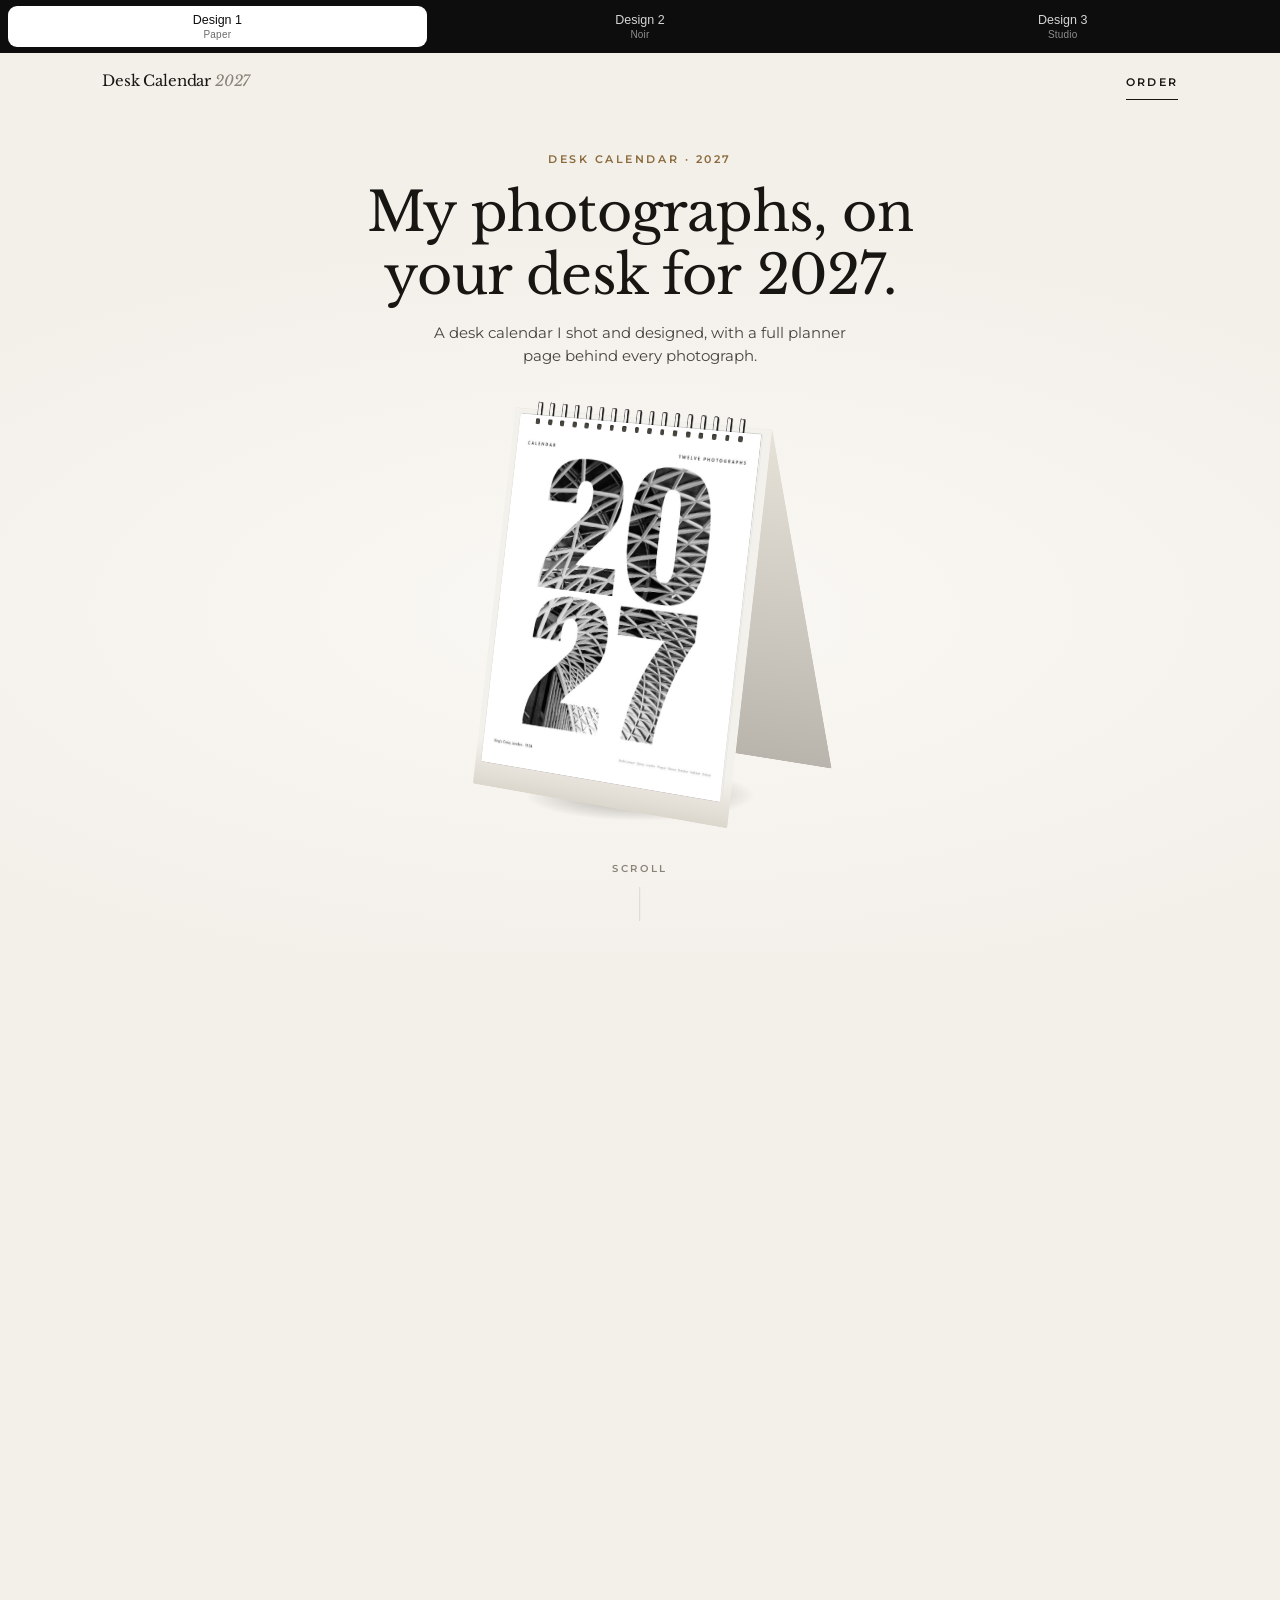
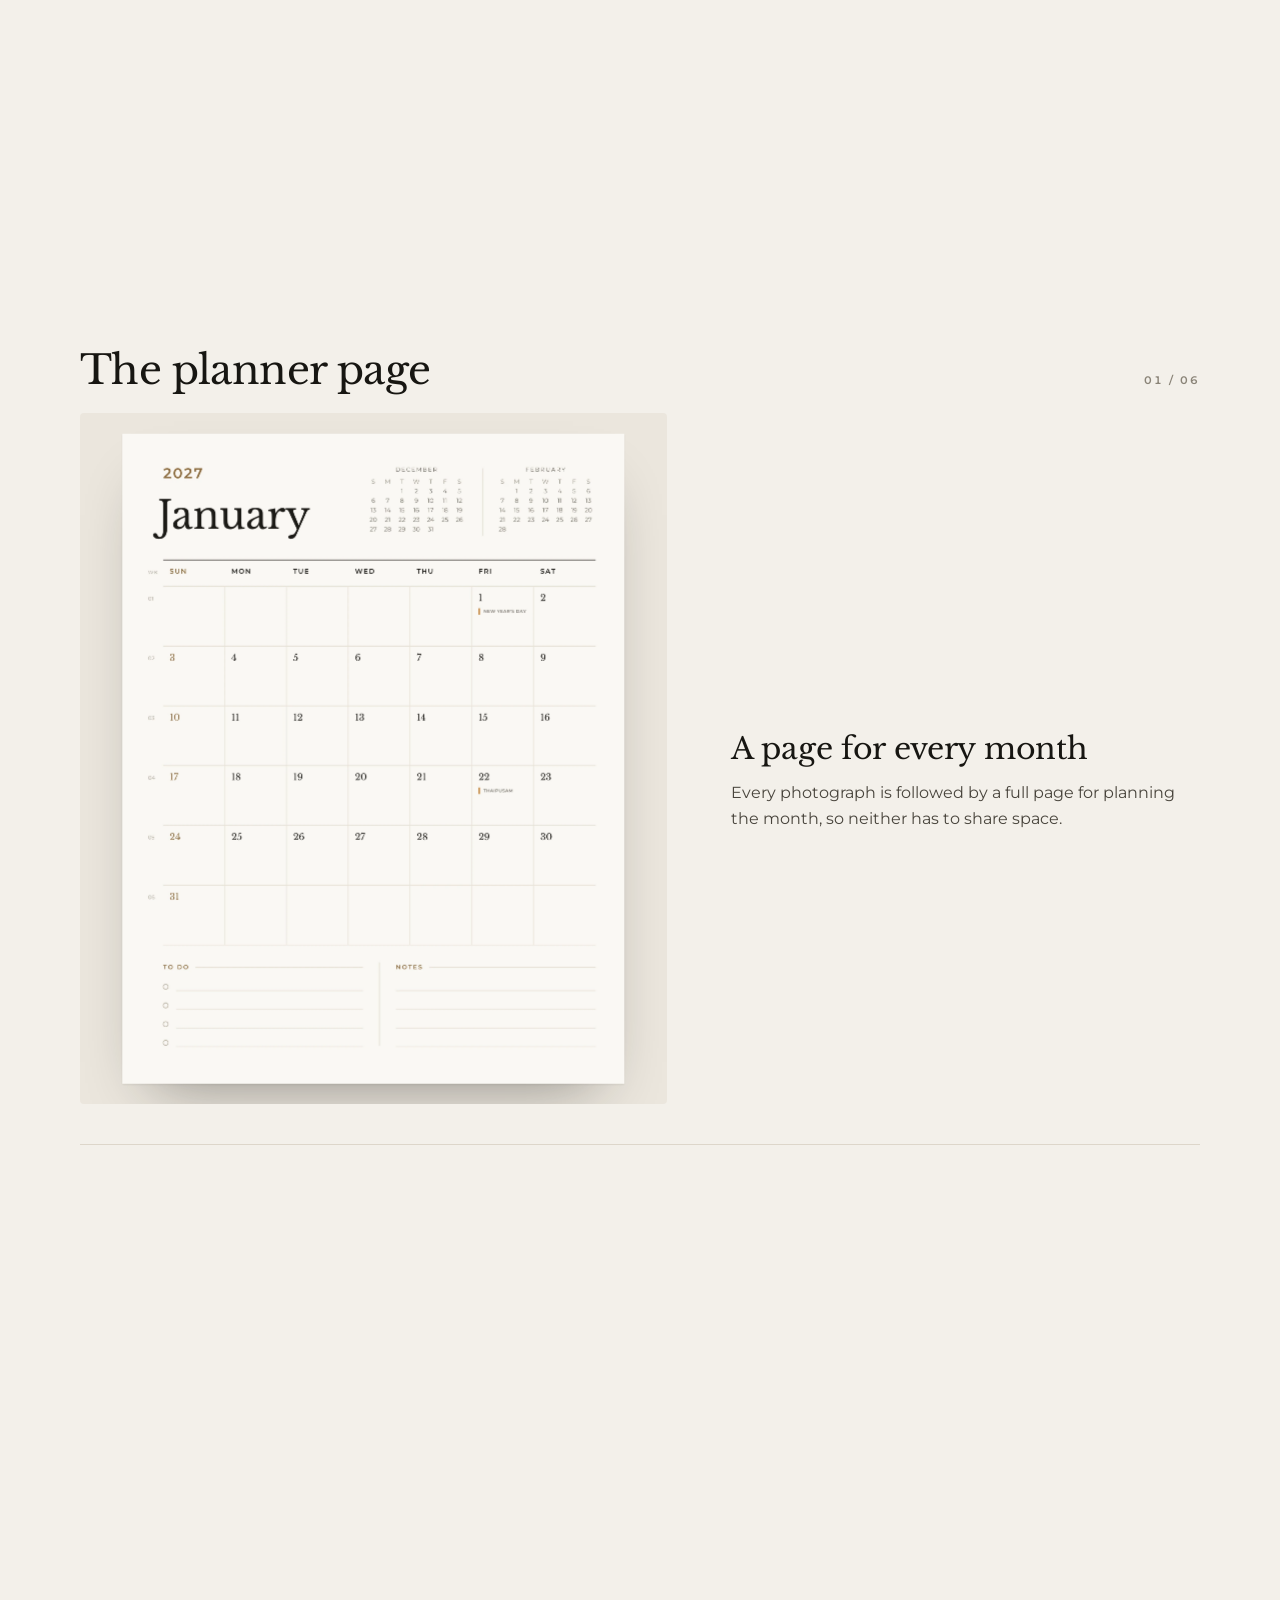
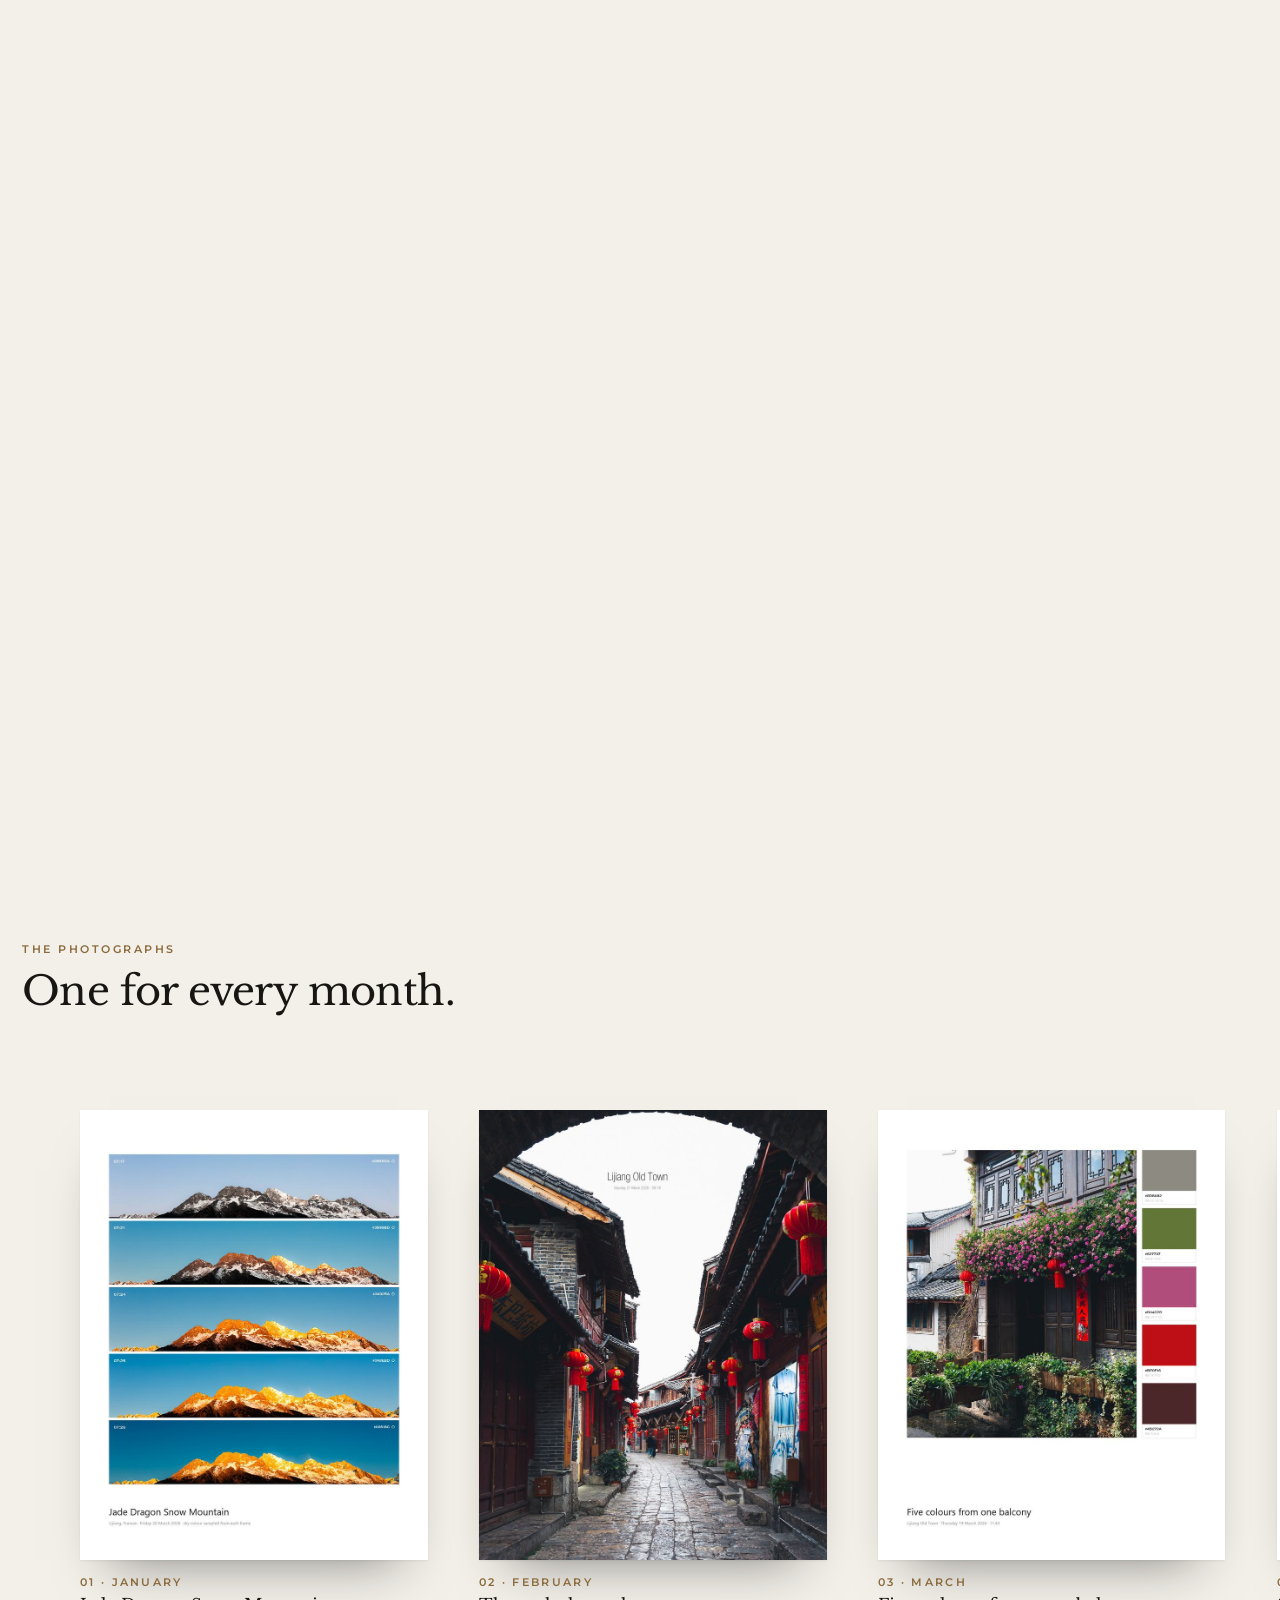
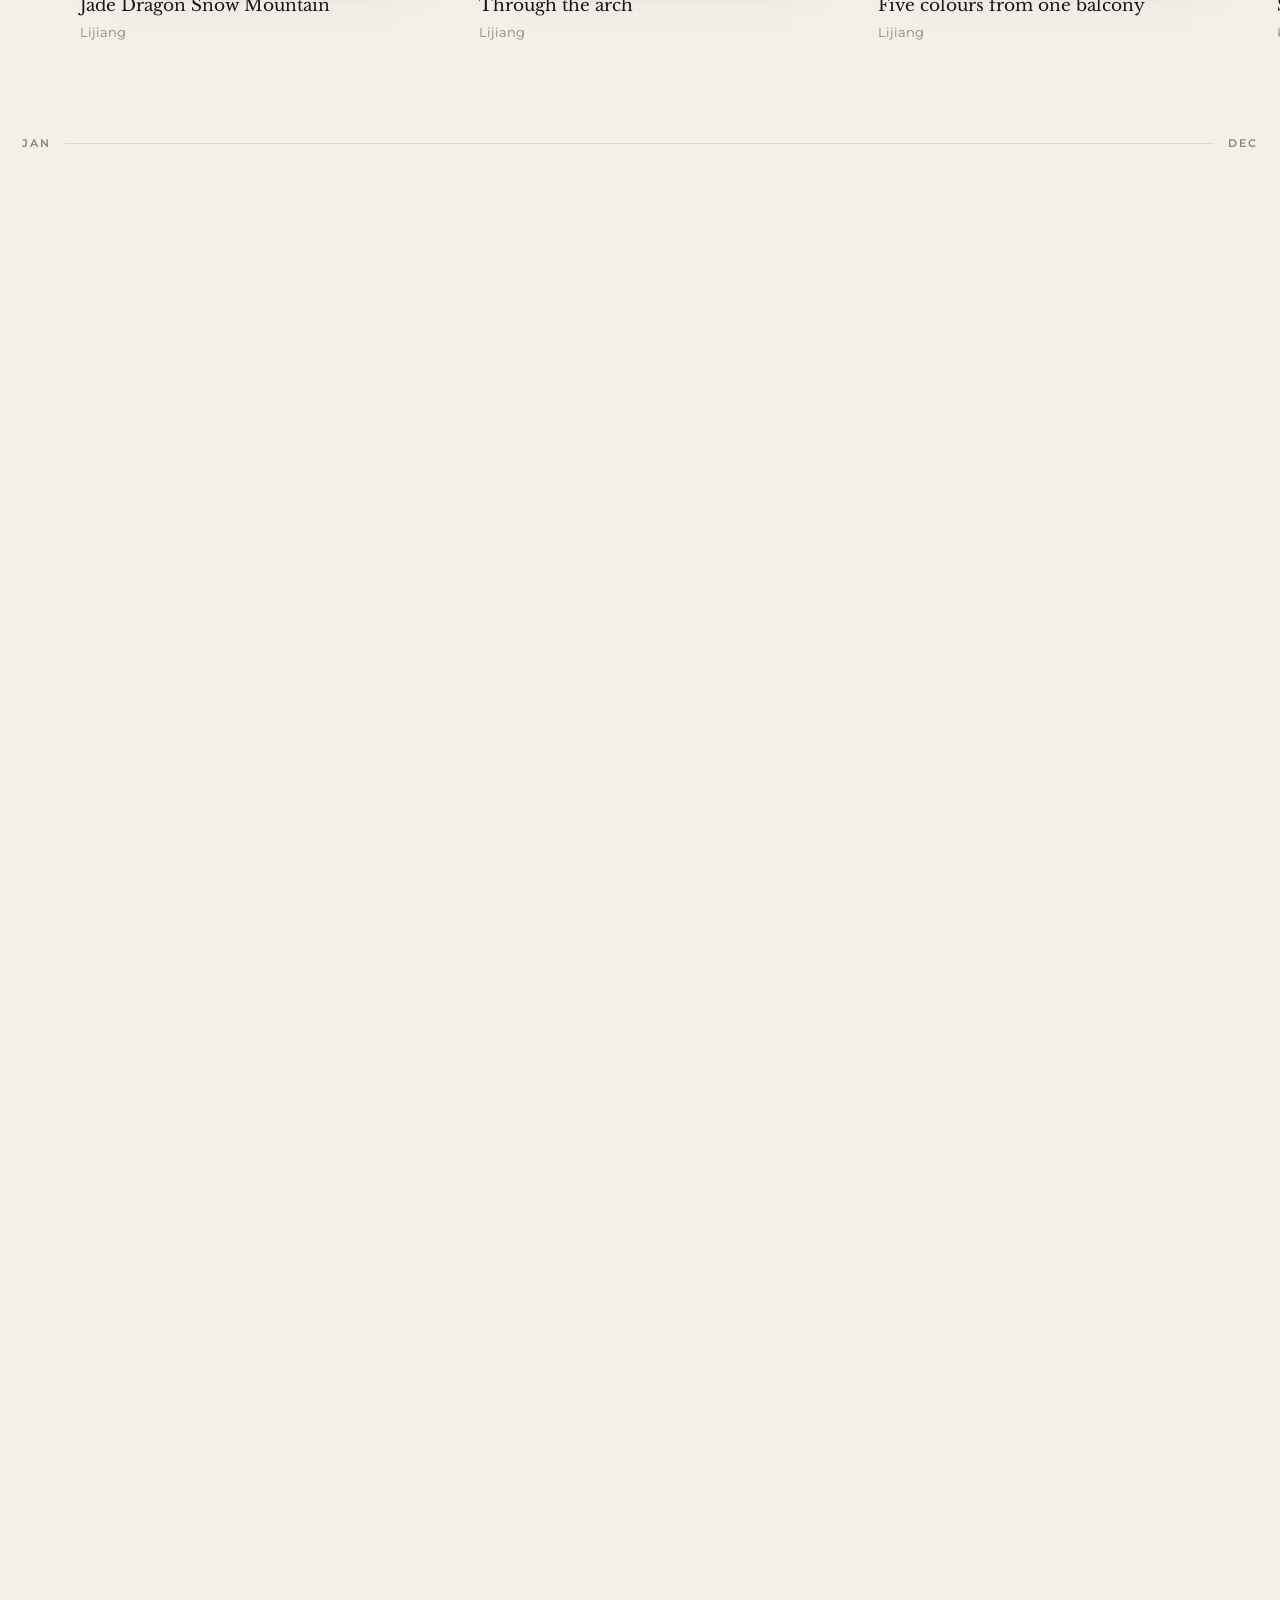
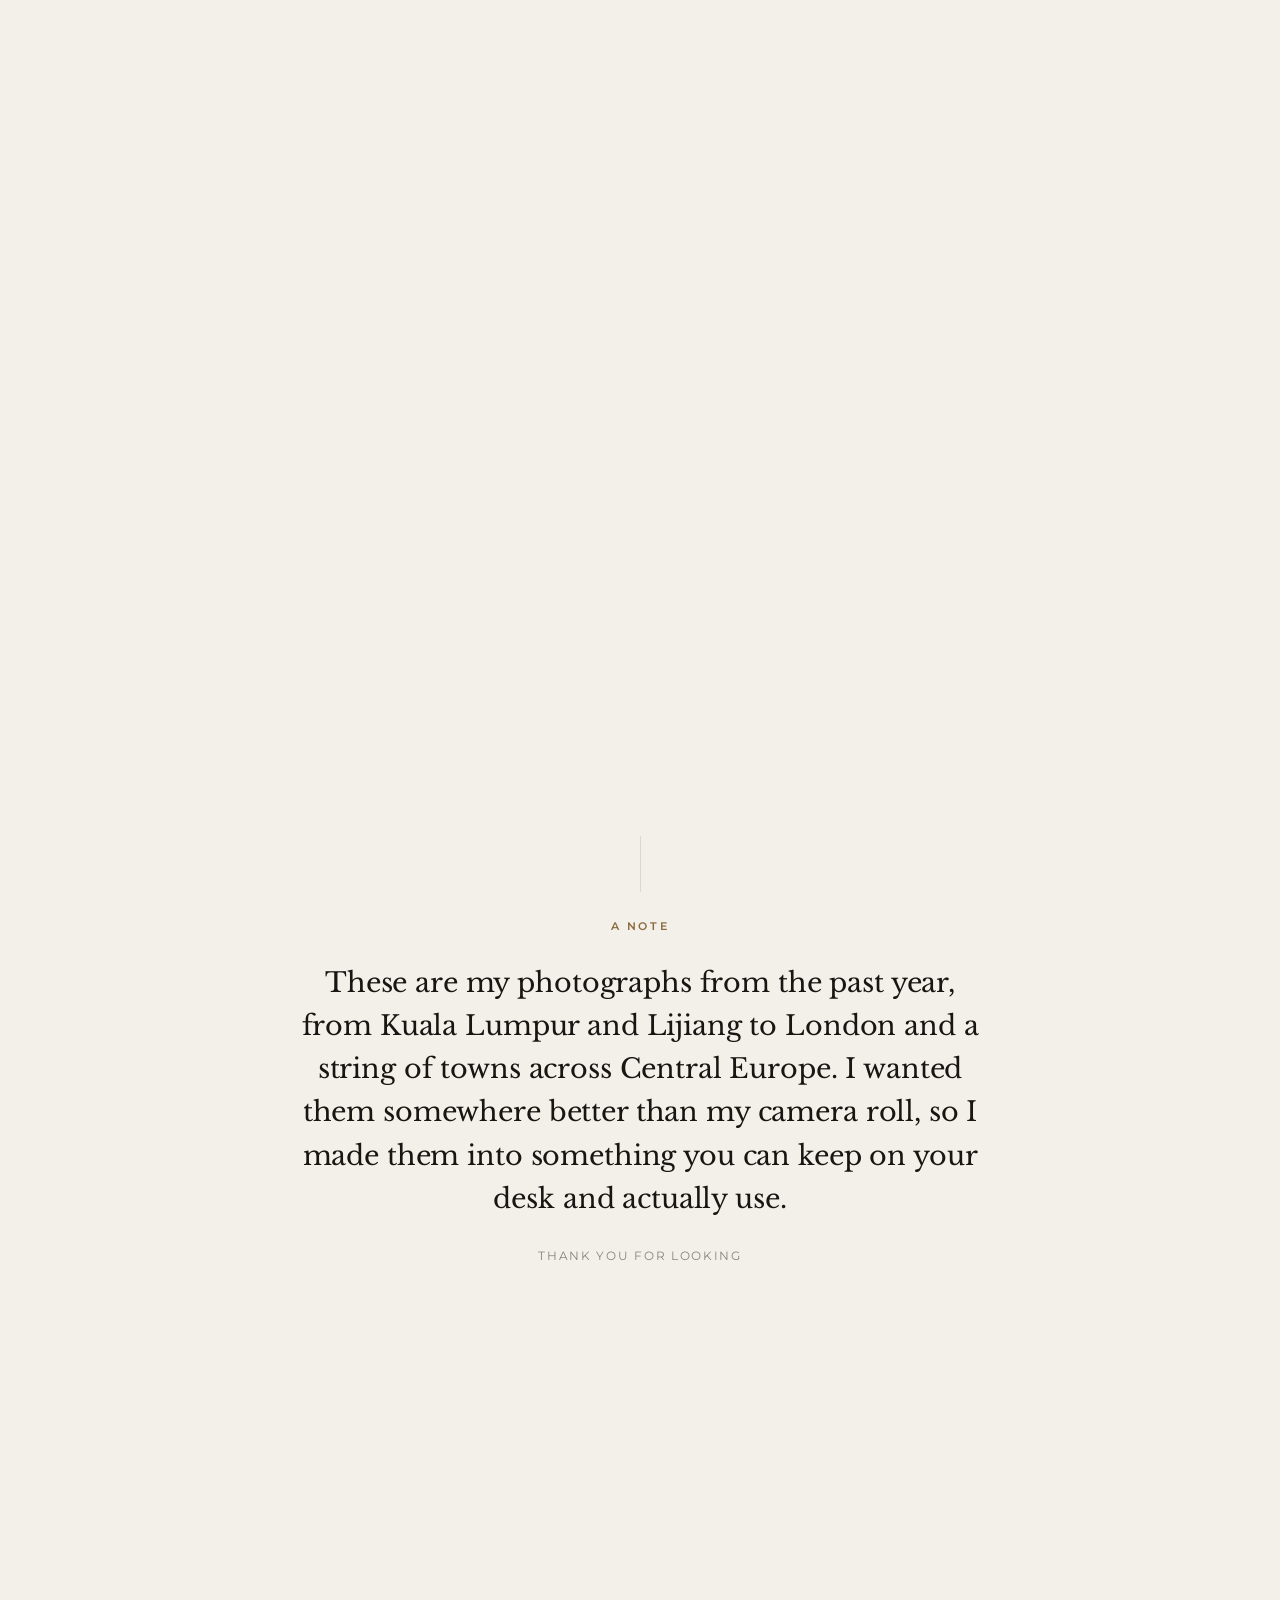
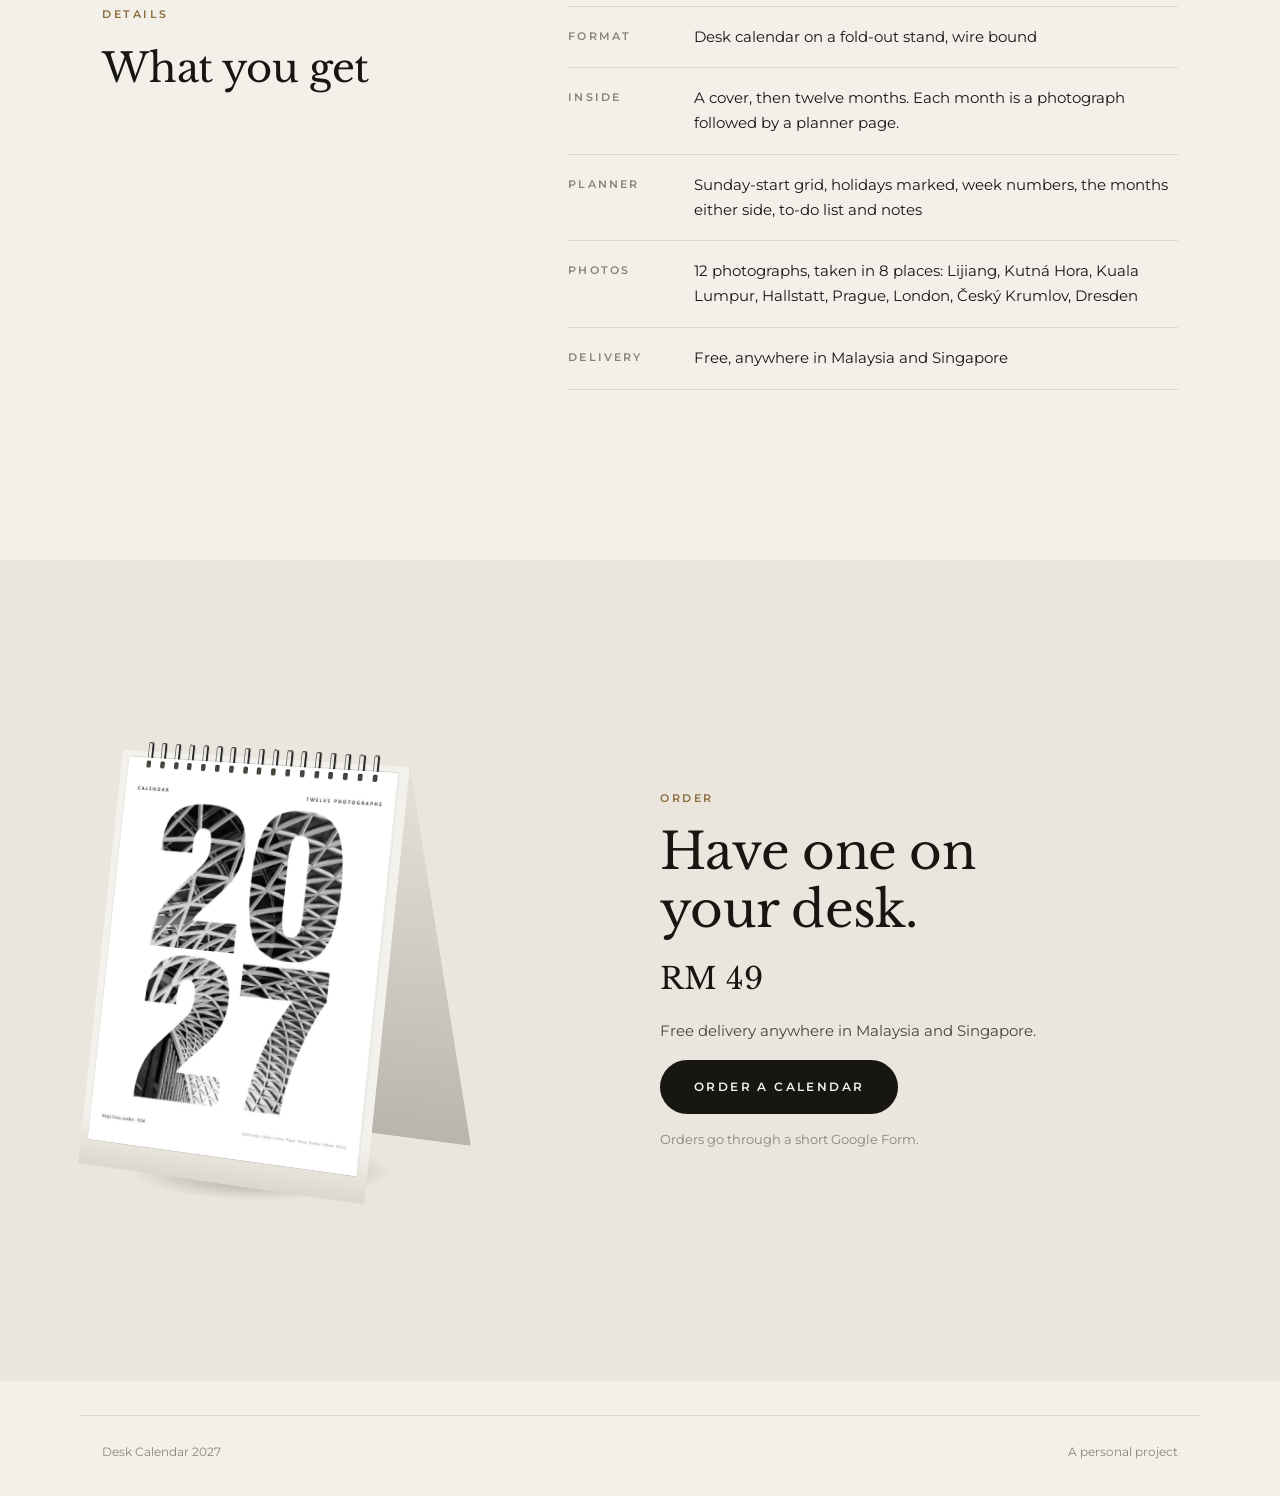
==== commit 719d8c14: "Revamp sales page into three designs with a 3D desk calendar Adds a design switcher at the top of ev" ====
--- a/index.html
+++ b/index.html
@@ -3,719 +3,338 @@
 <head>
   <meta charset="UTF-8">
   <meta name="viewport" content="width=device-width, initial-scale=1, viewport-fit=cover">
-  <title>The 2027 Calendar · RM 49</title>
-  <meta name="description" content="A 2027 planner calendar with a full page to write on every month, holidays marked and a to-do list built in, paired with twelve photographs. RM 49 with free shipping across Malaysia and Singapore.">
-  <meta name="theme-color" content="#f5f2ec">
-  <!-- Link previews (WhatsApp, Instagram, Telegram). Swap the relative image path for the full https:// URL once the domain is live: most apps ignore relative og:image paths. -->
-  <meta property="og:type" content="product">
-  <meta property="og:title" content="The 2027 Calendar · RM 49">
-  <meta property="og:description" content="Twelve months, planned. Twelve places, framed. Free shipping across Malaysia and Singapore.">
+  <title>Desk Calendar 2027</title>
+  <meta name="description" content="A desk calendar of my photographs for 2027, with a full planner page behind every photograph. Free delivery across Malaysia and Singapore.">
+  <meta name="theme-color" content="#f3f0ea">
+  <!-- Link previews: replace the relative image path with the full https:// address once the domain is live. -->
+  <meta property="og:title" content="Desk Calendar 2027">
+  <meta property="og:description" content="My photographs, on your desk for 2027.">
   <meta property="og:image" content="assets/cover.jpg">
   <link rel="preconnect" href="https://fonts.googleapis.com">
   <link rel="preconnect" href="https://fonts.gstatic.com" crossorigin>
-  <link rel="stylesheet" href="https://fonts.googleapis.com/css2?family=Libre+Baskerville:ital,wght@0,400;1,400&family=Montserrat:wght@400;500;600;700&display=swap">
-  <link rel="preload" as="image" href="assets/cover.jpg">
+  <link rel="stylesheet" href="https://fonts.googleapis.com/css2?family=Libre+Baskerville:ital,wght@0,400;1,400&family=Montserrat:wght@400;500;600&display=swap">
+  <link rel="stylesheet" href="assets/css/calendar3d.css">
   <style>
-    /* ------------------------------------------------------------------ tokens */
+    /* ------------------------------------------------------------ review tabs (remove once a design is chosen) */
+    .review { position: relative; z-index: 60; display: flex; gap: 4px; padding: calc(6px + env(safe-area-inset-top, 0px)) max(8px, env(safe-area-inset-right, 0px)) 6px max(8px, env(safe-area-inset-left, 0px)); background: #0d0d0d; font: 500 12.5px/1 -apple-system, BlinkMacSystemFont, "Segoe UI", Roboto, sans-serif; }
+    .review a { flex: 1; display: grid; gap: 3px; justify-items: center; padding: 8px 4px 7px; border-radius: 9px; color: #d6d6d6; text-decoration: none; -webkit-tap-highlight-color: transparent; }
+    .review a small { font-size: 10px; color: #8d8d8d; letter-spacing: .02em; }
+    .review a[aria-current] { background: #fff; color: #0d0d0d; }
+    .review a[aria-current] small { color: #6b6b6b; }
+
+    /* ------------------------------------------------------------ tokens */
     :root {
-      --paper: #f5f2ec;
-      --surface: #fbfaf7;
-      --ink: #141310;
-      --ink-2: #3d3a34;
-      --muted: #757064;
-      --line: #e1dbd0;
+      --paper: #f3f0ea;
+      --paper-2: #ebe6dd;
+      --ink: #171612;
+      --ink-2: #48443c;
+      --muted: #8a8478;
+      --line: #ddd6ca;
       --brass: #8b6b3d;
-      --brass-soft: #b8955f;
-      --night: #12110f;
-      --night-2: #1c1a17;
+      --serif: "Libre Baskerville", Georgia, "Times New Roman", serif;
       --sans: "Montserrat", "Segoe UI", system-ui, -apple-system, sans-serif;
-      --serif: "Libre Baskerville", Georgia, "Times New Roman", serif;
-      --ease: cubic-bezier(.2, .75, .2, 1);
-      --ease-io: cubic-bezier(.65, 0, .35, 1);
-      --gutter: max(20px, env(safe-area-inset-left, 0px));
+      --gutter: max(22px, env(safe-area-inset-left, 0px));
+      --nav: 58px;
       color-scheme: light;
     }
     *, *::before, *::after { box-sizing: border-box; }
-    html { -webkit-text-size-adjust: 100%; scroll-padding-top: 72px; }
-    @media (prefers-reduced-motion: no-preference) { html { scroll-behavior: smooth; } }
-    body {
-      margin: 0; background: var(--paper); color: var(--ink);
-      font-family: var(--sans); font-size: 16px; line-height: 1.6;
-      -webkit-font-smoothing: antialiased; overflow-x: hidden;
+    html { -webkit-text-size-adjust: 100%; }
+    body { margin: 0; background: var(--paper); color: var(--ink); font-family: var(--sans); font-size: 15px; line-height: 1.65; -webkit-font-smoothing: antialiased; overflow-x: clip; }
+    img { display: block; max-width: 100%; height: auto; }
+    a { color: inherit; -webkit-tap-highlight-color: transparent; }
+    h1, h2, h3, p { margin: 0; }
+    h1, h2 { font-family: var(--serif); font-weight: 400; letter-spacing: -.015em; text-wrap: balance; }
+    .eyebrow { font-size: 10.5px; font-weight: 600; letter-spacing: .24em; text-transform: uppercase; color: var(--brass); }
+    .wrap { max-width: 1120px; margin: 0 auto; padding: 0 var(--gutter); }
+    :focus-visible { outline: 1.5px solid var(--brass); outline-offset: 4px; }
+
+    /* ------------------------------------------------------------ nav */
+    .nav { position: sticky; top: 0; z-index: 50; height: var(--nav); transition: background-color .5s, box-shadow .5s; }
+    .nav.solid { background: rgba(243,240,234,.86); -webkit-backdrop-filter: saturate(150%) blur(18px); backdrop-filter: saturate(150%) blur(18px); box-shadow: 0 .5px 0 var(--line); }
+    .nav .wrap { height: 100%; display: flex; align-items: center; justify-content: space-between; }
+    .mark { font-family: var(--serif); font-size: 15px; text-decoration: none; letter-spacing: -.01em; }
+    .mark i { color: var(--muted); font-style: italic; }
+    .nav-order { font-size: 11px; font-weight: 600; letter-spacing: .2em; text-transform: uppercase; text-decoration: none; padding: 10px 0 8px; border-bottom: 1px solid currentColor; }
+
+    /* ------------------------------------------------------------ pinned scenes */
+    .pin { position: sticky; top: 0; height: 100vh; height: 100svh; overflow: hidden; }
+
+    /* hero */
+    .hero { height: 380vh; height: 380svh; margin-top: calc(var(--nav) * -1); }
+    .hero .pin { background: radial-gradient(120% 70% at 50% 62%, #faf8f4 0%, var(--paper) 60%); }
+    .hero-text { position: absolute; left: 0; right: 0; top: calc(var(--nav) + 4.5svh); padding: 0 var(--gutter); text-align: center; display: grid; justify-items: center; gap: 14px; will-change: transform, opacity; }
+    .hero h1 { font-size: clamp(29px, 7.6vw, 54px); line-height: 1.16; max-width: 15em; }
+    .hero .sub { color: var(--ink-2); font-size: 14.5px; max-width: 30em; }
+    .hero-cal { position: absolute; inset: 0; display: grid; place-items: center; will-change: transform; }
+    .hero-cal .c3 { --w: min(66vw, 37svh, 340px); }
+    .cap { position: absolute; left: 0; right: 0; bottom: calc(6.5svh + env(safe-area-inset-bottom, 0px)); padding: 0 var(--gutter); text-align: center; font-family: var(--serif); font-style: italic; font-size: clamp(19px, 5vw, 28px); line-height: 1.35; opacity: 0; will-change: opacity, transform; }
+    .cue { position: absolute; left: 50%; bottom: calc(3.5svh + env(safe-area-inset-bottom, 0px)); transform: translateX(-50%); display: grid; justify-items: center; gap: 10px; font-size: 10px; font-weight: 600; letter-spacing: .26em; text-transform: uppercase; color: var(--muted); }
+    .cue i { width: 1px; height: 34px; background: linear-gradient(var(--line), var(--line)); position: relative; overflow: hidden; }
+    .cue i::after { content: ""; position: absolute; left: 0; top: -40%; width: 100%; height: 40%; background: var(--ink); animation: drip 2.2s cubic-bezier(.6,0,.3,1) infinite; }
+    @keyframes drip { to { transform: translateY(350%); } }
+
+    /* planner tour */
+    .tour { height: 600vh; height: 600svh; }
+    .tour .pin { display: grid; grid-template-rows: auto minmax(0, 1fr) auto; padding-top: calc(var(--nav) + 10px); }
+    .tour-head { display: flex; justify-content: space-between; align-items: baseline; padding: 0 var(--gutter) 12px; }
+    .tour-head h2 { font-size: clamp(24px, 6.4vw, 40px); line-height: 1.15; }
+    .count { font-size: 11px; font-weight: 600; letter-spacing: .18em; color: var(--muted); font-variant-numeric: tabular-nums; }
+    .tour-view { position: relative; margin: 0 var(--gutter); overflow: hidden; border-radius: 4px; background: var(--paper-2); }
+    .tour-frame { position: absolute; left: 0; top: 0; transform-origin: 0 0; will-change: transform; box-shadow: 0 1px 2px rgba(23,22,18,.08), 0 30px 60px -30px rgba(23,22,18,.45); }
+    .tour-frame img { width: 100%; aspect-ratio: 700 / 905; }
+    .tour-caps { position: relative; height: 148px; margin: 0 var(--gutter); }
+    .tcap { position: absolute; inset: 22px 0 0; display: grid; align-content: start; gap: 6px; opacity: 0; will-change: opacity, transform; }
+    .tcap h3 { font-family: var(--serif); font-weight: 400; font-size: 21px; letter-spacing: -.01em; }
+    .tcap p { color: var(--ink-2); font-size: 14.5px; max-width: 34em; }
+    .tour-bar { height: 1px; margin: 0 var(--gutter) calc(18px + env(safe-area-inset-bottom, 0px)); background: var(--line); }
+    .tour-bar i { display: block; height: 100%; background: var(--ink); transform-origin: 0 0; transform: scaleX(0); will-change: transform; }
+
+    /* photographs: a horizontal track that moves as you scroll down */
+    .photos .pin { display: grid; grid-template-columns: 100%; grid-template-rows: auto minmax(0, 1fr) auto; padding-top: calc(var(--nav) + 10px); background: var(--paper); }
+    .photos-head { padding: 0 var(--gutter) 22px; display: grid; gap: 10px; }
+    .photos-head h2 { font-size: clamp(24px, 6.4vw, 40px); line-height: 1.15; }
+    .track { justify-self: start; display: flex; align-items: center; gap: 7vw; padding: 0 var(--gutter); width: max-content; will-change: transform; }
+    .card { width: min(70vw, 46svh * .7727, 400px); display: grid; gap: 14px; }
+    .card .print { background: #fff; aspect-ratio: 800 / 1035; box-shadow: 0 1px 2px rgba(23,22,18,.08), 0 30px 50px -30px rgba(23,22,18,.5); overflow: hidden; }
+    .card .print img { width: 100%; height: 100%; object-fit: cover; }
+    .card .meta { display: grid; gap: 4px; }
+    .card .mo { font-size: 10.5px; font-weight: 600; letter-spacing: .22em; text-transform: uppercase; color: var(--brass); }
+    .card .tt { font-family: var(--serif); font-size: 17px; line-height: 1.3; }
+    .card .pl { font-size: 13px; color: var(--muted); }
+    .photos-foot { display: flex; align-items: center; gap: 14px; padding: 18px var(--gutter) calc(20px + env(safe-area-inset-bottom, 0px)); font-size: 10.5px; font-weight: 600; letter-spacing: .2em; color: var(--muted); }
+    .photos-foot .line { flex: 1; height: 1px; background: var(--line); }
+    .photos-foot .line i { display: block; height: 100%; background: var(--ink); transform-origin: 0 0; transform: scaleX(0); will-change: transform; }
+
+    /* plain sections */
+    .sec { padding: 120px 0; }
+    .note { text-align: center; }
+    .note .wrap { display: grid; justify-items: center; gap: 26px; }
+    .note p.body { font-family: var(--serif); font-size: clamp(19px, 5vw, 27px); line-height: 1.6; max-width: 26em; letter-spacing: -.005em; }
+    .note .sig { font-size: 12px; letter-spacing: .14em; text-transform: uppercase; color: var(--muted); }
+    .rule { width: 1px; height: 56px; background: var(--line); }
+
+    .details h2 { font-size: clamp(24px, 6.4vw, 40px); margin: 12px 0 34px; }
+    .spec { margin: 0; border-top: 1px solid var(--line); }
+    .spec div { display: grid; grid-template-columns: 7.2em minmax(0, 1fr); gap: 18px; padding: 18px 0; border-bottom: 1px solid var(--line); }
+    .spec dt { font-size: 10.5px; font-weight: 600; letter-spacing: .2em; text-transform: uppercase; color: var(--muted); padding-top: 3px; }
+    .spec dd { margin: 0; font-size: 15px; color: var(--ink); }
+
+    .order { background: var(--paper-2); overflow: hidden; }
+    .order .wrap { display: grid; gap: 40px; justify-items: center; text-align: center; }
+    .order-cal .c3 { --w: min(54vw, 300px); }
+    .order h2 { font-size: clamp(28px, 7.4vw, 50px); line-height: 1.15; }
+    .order .price { font-family: var(--serif); font-size: 30px; }
+    .order .ship { color: var(--ink-2); font-size: 14.5px; }
+    .order .copy { display: grid; gap: 16px; justify-items: center; }
+    .btn { display: inline-flex; align-items: center; justify-content: center; gap: 12px; min-height: 54px; padding: 0 34px; border-radius: 999px; background: var(--ink); color: var(--paper); text-decoration: none; font-size: 12px; font-weight: 600; letter-spacing: .2em; text-transform: uppercase; transition: transform .3s cubic-bezier(.2,.8,.2,1), background-color .3s; }
+    .btn:active { transform: scale(.97); }
+    @media (hover: hover) { .btn:hover { background: #000; } }
+    .fine { font-size: 12.5px; color: var(--muted); }
+
+    footer { padding: 34px 0 calc(34px + env(safe-area-inset-bottom, 0px)); font-size: 12px; color: var(--muted); }
+    footer .wrap { display: flex; justify-content: space-between; gap: 12px; flex-wrap: wrap; border-top: 1px solid var(--line); padding-top: 26px; }
+
+    [data-reveal] { opacity: 0; transform: translateY(24px); transition: opacity 1.1s cubic-bezier(.2,.75,.2,1), transform 1.1s cubic-bezier(.2,.75,.2,1); transition-delay: var(--d, 0s); }
+    [data-reveal].in { opacity: 1; transform: none; }
+
+    .toast { position: fixed; left: 50%; top: calc(70px + env(safe-area-inset-top, 0px)); z-index: 80; transform: translate(-50%, -10px); opacity: 0; background: var(--ink); color: var(--paper); padding: 11px 18px; border-radius: 999px; font-size: 13px; transition: opacity .3s, transform .4s; pointer-events: none; }
+    .toast.show { opacity: 1; transform: translate(-50%, 0); }
+
+    @media (min-width: 900px) {
+      .hero h1 { max-width: 13em; }
+      .tour .pin { grid-template-columns: minmax(0, 1.25fr) minmax(0, 1fr); grid-template-rows: auto minmax(0, 1fr) auto; column-gap: 64px; padding-left: max(var(--gutter), calc((100vw - 1120px) / 2)); padding-right: max(var(--gutter), calc((100vw - 1120px) / 2)); }
+      .tour-head { grid-column: 1 / -1; padding: 6px 0 20px; }
+      .tour-view { margin: 0 0 40px; }
+      .tour-caps { margin: 0; height: auto; align-self: center; }
+      .tcap { inset: auto 0; top: 50%; transform: translateY(-50%); }
+      .tcap h3 { font-size: 30px; }
+      .tcap p { font-size: 16px; }
+      .tour-bar { grid-column: 1 / -1; margin: 0 0 28px; }
+      .card { width: min(30vw, 50svh * .7727, 400px); }
+      .track { gap: 4vw; padding-left: max(var(--gutter), calc((100vw - 1120px) / 2)); }
+      .details .wrap { display: grid; grid-template-columns: minmax(0, .8fr) minmax(0, 1.2fr); gap: 60px; }
+      .order .wrap { grid-template-columns: 1fr 1fr; text-align: left; justify-items: start; align-items: center; }
+      .order .copy { justify-items: start; }
+      .sec { padding: 170px 0; }
     }
-    img { display: block; max-width: 100%; height: auto; }
-    a { color: inherit; }
-    button { font: inherit; color: inherit; cursor: pointer; background: none; border: 0; padding: 0; -webkit-tap-highlight-color: transparent; }
-    a { -webkit-tap-highlight-color: transparent; }
-    :focus-visible { outline: 2px solid var(--brass); outline-offset: 3px; border-radius: 4px; }
-    .wrap { width: 100%; max-width: 1180px; margin: 0 auto; padding-left: var(--gutter); padding-right: max(20px, env(safe-area-inset-right, 0px)); }
-    .eyebrow { font-size: 11px; font-weight: 600; letter-spacing: .22em; text-transform: uppercase; color: var(--brass); }
-    h1, h2, h3 { margin: 0; font-weight: 600; letter-spacing: -.035em; line-height: 1.04; text-wrap: balance; }
-    h2 { font-size: clamp(34px, 9vw, 64px); }
-    em, .serif-i { font-family: var(--serif); font-style: italic; font-weight: 400; letter-spacing: -.02em; }
-    p { margin: 0; }
-    .lede { color: var(--ink-2); font-size: 16.5px; line-height: 1.65; max-width: 46ch; }
-
-    /* ------------------------------------------------------------------ buttons */
-    .btn {
-      display: inline-flex; align-items: center; justify-content: center; gap: 10px;
-      min-height: 54px; padding: 0 26px; border-radius: 999px;
-      background: var(--ink); color: var(--paper); text-decoration: none;
-      font-size: 15px; font-weight: 600; letter-spacing: .01em; white-space: nowrap;
-      transition: transform .25s var(--ease), background-color .25s, box-shadow .25s;
-      box-shadow: 0 1px 0 rgba(255,255,255,.08) inset, 0 8px 24px -10px rgba(20,19,16,.55);
-    }
-    .btn:active { transform: scale(.97); }
-    .btn svg { width: 18px; height: 18px; flex: none; transition: transform .3s var(--ease); }
-    @media (hover: hover) { .btn:hover svg { transform: translateX(3px); } .btn:hover { background: #000; } }
-    .btn.ghost { background: transparent; color: var(--ink); box-shadow: inset 0 0 0 1px var(--line); }
-    @media (hover: hover) { .btn.ghost:hover { background: rgba(20,19,16,.04); } }
-    .btn.light { background: var(--paper); color: var(--ink); box-shadow: 0 10px 30px -12px rgba(0,0,0,.6); }
-    @media (hover: hover) { .btn.light:hover { background: #fff; } }
-
-    /* ------------------------------------------------------------------ nav */
-    .nav {
-      position: sticky; top: 0; z-index: 30;
-      padding-top: env(safe-area-inset-top, 0px);
-      transition: background-color .35s, box-shadow .35s, backdrop-filter .35s;
-    }
-    .nav.scrolled { background: rgba(245,242,236,.82); -webkit-backdrop-filter: saturate(160%) blur(14px); backdrop-filter: saturate(160%) blur(14px); box-shadow: 0 1px 0 var(--line); }
-    .nav .wrap { display: flex; align-items: center; justify-content: space-between; height: 60px; }
-    .mark { display: flex; align-items: baseline; gap: 8px; text-decoration: none; }
-    .mark b { font-weight: 700; font-size: 17px; letter-spacing: -.02em; }
-    .mark span { font-family: var(--serif); font-style: italic; font-size: 14px; color: var(--muted); }
-    .nav-buy { display: inline-flex; align-items: center; gap: 12px; font-size: 13px; font-weight: 600; text-decoration: none; }
-    .nav-buy .p { color: var(--muted); font-weight: 500; }
-    .nav-buy .pill { background: var(--ink); color: var(--paper); padding: 9px 16px; border-radius: 999px; transition: transform .2s var(--ease); }
-    .nav-buy:active .pill { transform: scale(.96); }
-
-    /* ------------------------------------------------------------------ hero */
-    .hero { padding: 18px 0 64px; overflow: clip; }
-    .hero .wrap { display: grid; gap: 26px; }
-    .hero h1 { font-size: clamp(36px, 9.6vw, 72px); }
-    .hero h1 .l2 { display: block; color: var(--ink-2); }
-    .hero-title, .hero-detail { display: grid; gap: 18px; }
-    .hero-detail { gap: 22px; }
-    .price-row { display: flex; align-items: center; gap: 16px; padding-top: 2px; }
-    .price { font-size: 38px; font-weight: 600; letter-spacing: -.04em; line-height: 1; }
-    .price small { font-size: 15px; font-weight: 600; letter-spacing: 0; margin-right: 3px; vertical-align: 13px; }
-    .ship { font-size: 13px; line-height: 1.45; color: var(--ink-2); padding-left: 16px; border-left: 1px solid var(--line); }
-    .ship b { display: block; color: var(--ink); font-weight: 600; }
-    .ctas { display: flex; gap: 10px; flex-wrap: wrap; }
-    .ctas .btn { flex: 1 1 auto; }
-    .spec-line { display: flex; flex-wrap: wrap; gap: 6px 14px; font-size: 12px; color: var(--muted); }
-    .spec-line span::before { content: ""; display: inline-block; width: 4px; height: 4px; border-radius: 50%; background: var(--brass-soft); margin-right: 8px; vertical-align: 2px; }
-
-    .hero-visual { position: relative; width: 100%; max-width: 560px; justify-self: center; aspect-ratio: 1 / .96; margin: -4px 0 4px; }
-    .hv-layer { position: absolute; will-change: transform; }
-    .hv-planner { width: 60%; right: 2%; top: 4%; }
-    .hv-cover { width: 62%; left: 2%; top: 10%; z-index: 2; }
-    .hv-planner .jan { transform: rotate(5deg); box-shadow: 0 2px 3px rgba(20,19,16,.08), 0 30px 60px -24px rgba(20,19,16,.45); }
-    .hv-cover img { width: 100%; aspect-ratio: 1632 / 2112; object-fit: cover; transform: rotate(-3deg); border-radius: 2px;
-      box-shadow: 0 2px 4px rgba(20,19,16,.1), 0 40px 70px -28px rgba(20,19,16,.55); background: #fff; }
-    .hv-tag {
-      position: absolute; z-index: 3; left: 52%; bottom: 3%; transform: rotate(-3deg);
-      background: var(--ink); color: var(--paper); border-radius: 999px; padding: 9px 15px;
-      font-size: 12px; font-weight: 600; letter-spacing: .02em; white-space: nowrap;
-      box-shadow: 0 10px 24px -10px rgba(0,0,0,.6);
-    }
-    .hv-tag i { font-style: normal; color: var(--brass-soft); }
-    @media (max-width: 899px) { .hv-tag { display: none; } }
-
-    /* entrance (only when JS is running and motion is allowed) */
-    @media (prefers-reduced-motion: no-preference) {
-      .js .hv-cover .in { animation: rise 1.1s var(--ease) .1s both; }
-      .js .hv-planner .in { animation: slideOut 1.3s var(--ease) .45s both; }
-      .js .hv-tag { animation: pop .7s var(--ease) 1.2s both; }
-      .js .hero-title > *, .js .hero-detail > * { animation: fadeUp .9s var(--ease) both; }
-      .js .hero-title > *:nth-child(2) { animation-delay: .06s; }
-      .js .hero-detail > *:nth-child(1) { animation-delay: .2s; }
-      .js .hero-detail > *:nth-child(2) { animation-delay: .26s; }
-      .js .hero-detail > *:nth-child(3) { animation-delay: .32s; }
-      .js .hero-detail > *:nth-child(4) { animation-delay: .38s; }
-    }
-    @keyframes rise { from { opacity: 0; transform: translateY(40px) scale(.96); } }
-    @keyframes slideOut { from { opacity: 0; transform: translateX(-38%) rotate(-8deg); } }
-    @keyframes pop { from { opacity: 0; transform: translateY(10px) scale(.9); } }
-    @keyframes fadeUp { from { opacity: 0; transform: translateY(18px); } }
-
-    @media (min-width: 900px) {
-      .hero { padding: 40px 0 110px; }
-      .hero .wrap { grid-template-columns: minmax(0, 1.1fr) minmax(0, .9fr); grid-template-areas: "title visual" "detail visual"; column-gap: 64px; row-gap: 28px; min-height: calc(100svh - 60px - 150px); align-content: center; }
-      .hero-title { grid-area: title; align-self: end; }
-      .hero-detail { grid-area: detail; align-self: start; }
-      .hero-visual { grid-area: visual; align-self: center; margin: 0; aspect-ratio: 1 / 1.08; max-width: 620px; }
-      .hero h1 { font-size: clamp(44px, 4.6vw, 68px); }
-      .ctas .btn { flex: 0 0 auto; }
-    }
-
-    /* ------------------------------------------------------------------ section heads */
-    section { position: relative; }
-    .sec { padding: 84px 0; }
-    .sec-head { display: grid; gap: 16px; margin-bottom: 36px; max-width: 640px; }
-    .sec-head p { color: var(--ink-2); max-width: 44ch; }
-    @media (min-width: 900px) { .sec { padding: 130px 0; } .sec-head { margin-bottom: 56px; } }
-
-    /* reveal on scroll */
-    .js [data-reveal] { opacity: 0; transform: translateY(26px); transition: opacity .9s var(--ease), transform .9s var(--ease); transition-delay: var(--d, 0s); }
-    .js [data-reveal].in { opacity: 1; transform: none; }
-    @media (prefers-reduced-motion: reduce) { .js [data-reveal] { opacity: 1; transform: none; transition: none; } }
-
-    /* ------------------------------------------------------------------ the January planner page (built in HTML so it stays sharp when zoomed) */
-    .jan {
-      --u: calc(100cqw / 700);
-      container-type: inline-size; position: relative; width: 100%; aspect-ratio: 1632 / 2112;
-      background: #faf8f4; color: #1d1b18; overflow: hidden; border-radius: 2px;
-      font-family: var(--sans);
-    }
-    .jan > * { position: absolute; }
-    .jan .z { transition: opacity .55s var(--ease); }
-    .j-year { left: calc(var(--u) * 57); top: calc(var(--u) * 46); font-size: calc(var(--u) * 20); font-weight: 600; letter-spacing: .1em; color: var(--brass); line-height: 1; }
-    .j-month { left: calc(var(--u) * 49); top: calc(var(--u) * 90); font-family: var(--serif); font-size: calc(var(--u) * 54); line-height: 1; letter-spacing: -.01em; }
-    .j-mini { top: calc(var(--u) * 46); width: calc(var(--u) * 140); display: grid; grid-template-columns: repeat(7, 1fr); row-gap: calc(var(--u) * 3.6); text-align: center; color: #6c655a; font-size: calc(var(--u) * 8.4); line-height: 1.15; }
-    .j-mini .ml { grid-column: 1 / -1; font-size: calc(var(--u) * 8); letter-spacing: .18em; margin-bottom: calc(var(--u) * 4); }
-    .j-mini .dh { color: #9a9284; }
-    .j-mini.dec { left: calc(var(--u) * 340); }
-    .j-mini.feb { left: calc(var(--u) * 520); }
-    .j-div { left: calc(var(--u) * 502); top: calc(var(--u) * 48); width: 1px; height: calc(var(--u) * 94); background: #e0d9cd; }
-    .j-rule { left: calc(var(--u) * 57); top: calc(var(--u) * 175); width: calc(var(--u) * 603); height: max(1px, calc(var(--u) * 1.2)); background: #3a3530; }
-    .j-wk { left: calc(var(--u) * 36); top: calc(var(--u) * 190); font-size: calc(var(--u) * 6.8); letter-spacing: .12em; color: #a39a8c; }
-    .j-days { left: calc(var(--u) * 57); top: calc(var(--u) * 187); width: calc(var(--u) * 603); display: grid; grid-template-columns: repeat(7, 1fr); font-size: calc(var(--u) * 9.4); font-weight: 600; letter-spacing: .13em; }
-    .j-days span { padding-left: calc(var(--u) * 9); }
-    .j-days span:first-child { color: var(--brass); }
-    .j-grid { left: calc(var(--u) * 57); top: calc(var(--u) * 212); width: calc(var(--u) * 603); display: grid; grid-template-columns: repeat(7, 1fr); grid-auto-rows: calc(var(--u) * 83.2); border-top: 1px solid #e3dccf; }
-    .j-grid > div { position: relative; border-bottom: 1px solid #e3dccf; border-right: 1px solid #e9e3d8; }
-    .j-grid > div:nth-child(7n) { border-right: 0; }
-    .j-dates { left: calc(var(--u) * 57); top: calc(var(--u) * 213); width: calc(var(--u) * 603); display: grid; grid-template-columns: repeat(7, 1fr); grid-auto-rows: calc(var(--u) * 83.2); }
-    .j-dates > div { position: relative; }
-    .j-dates .d { position: absolute; left: calc(var(--u) * 9); top: calc(var(--u) * 10); font-family: var(--serif); font-size: calc(var(--u) * 12.6); }
-    .j-dates .sun { color: var(--brass); }
-    .j-hol { position: absolute; left: calc(var(--u) * 9); top: calc(var(--u) * 30); display: flex; align-items: center; gap: calc(var(--u) * 5); font-size: calc(var(--u) * 6); font-weight: 500; letter-spacing: .07em; text-transform: uppercase; color: #5b554c; white-space: nowrap; }
-    .j-hol::before { content: ""; width: calc(var(--u) * 2); height: calc(var(--u) * 9); background: #c47c2c; flex: none; }
-    .j-wks { left: calc(var(--u) * 36); top: calc(var(--u) * 212); display: grid; grid-auto-rows: calc(var(--u) * 83.2); font-size: calc(var(--u) * 7.4); color: #a39a8c; }
-    .j-wks span { padding-top: calc(var(--u) * 14); }
-    .j-foot { left: calc(var(--u) * 57); top: calc(var(--u) * 736); width: calc(var(--u) * 603); display: grid; grid-template-columns: 1fr 1fr; column-gap: calc(var(--u) * 46); }
-    .j-foot > div { position: relative; }
-    .j-foot > div + div::before { content: ""; position: absolute; left: calc(var(--u) * -23); top: 0; width: 1px; height: calc(var(--u) * 116); background: #e3dccf; }
-    .j-lb { display: flex; align-items: center; gap: calc(var(--u) * 10); font-size: calc(var(--u) * 8.4); font-weight: 600; letter-spacing: .2em; color: var(--brass); height: calc(var(--u) * 14); }
-    .j-lb::after { content: ""; flex: 1; height: 1px; background: #e3dccf; }
-    .j-ln { height: calc(var(--u) * 26); border-bottom: 1px solid #e9e3d8; position: relative; }
-    .j-todo .j-ln { margin-left: calc(var(--u) * 18); }
-    .j-todo .j-ln::before { content: ""; position: absolute; left: calc(var(--u) * -18); bottom: calc(var(--u) * 2); width: calc(var(--u) * 7); height: calc(var(--u) * 7); border: 1px solid #b9b0a1; border-radius: 50%; }
-
-    /* focus states: dim everything except the feature being shown */
-    .jan[data-focus]:not(:where([data-focus="all"])) .z { opacity: .18; }
-    .jan[data-focus="grid"] .z-grid, .jan[data-focus="grid"] .z-head, .jan[data-focus="grid"] .z-dates,
-    .jan[data-focus="holidays"] .z-hol,
-    .jan[data-focus="glance"] .z-glance,
-    .jan[data-focus="weeks"] .z-weeks,
-    .jan[data-focus="lists"] .z-lists { opacity: 1; }
-    .jan[data-focus="holidays"] .z-grid, .jan[data-focus="holidays"] .z-dates,
-    .jan[data-focus="weeks"] .z-grid { opacity: .4; }
-    .jan[data-focus="holidays"] .j-hol { animation: glow 1.6s var(--ease) .5s 2; }
-    @keyframes glow { 50% { background: rgba(196,124,44,.16); box-shadow: 0 0 0 calc(var(--u) * 4) rgba(196,124,44,.16); } }
-
-    /* ------------------------------------------------------------------ feature tour */
-    .tour-grid { display: grid; gap: 22px; }
-    .tour-grid > *, .hero .wrap > *, .order-card > * { min-width: 0; }
-    .stage {
-      position: relative; overflow: hidden; border-radius: 22px; aspect-ratio: 4 / 3.7; max-height: 56svh; width: 100%;
-      background: radial-gradient(120% 90% at 50% 0%, #ffffff 0%, #ece7de 100%);
-      box-shadow: inset 0 0 0 1px rgba(20,19,16,.05);
-      touch-action: pan-y; cursor: pointer;
-    }
-    .stage .jan-holder { position: absolute; left: 0; top: 0; transform-origin: 0 0; transition: transform .9s var(--ease-io); }
-    .stage .jan { box-shadow: 0 1px 2px rgba(20,19,16,.08), 0 24px 50px -22px rgba(20,19,16,.35); }
-    .stage-hint { position: absolute; right: 12px; bottom: 12px; z-index: 2; font-size: 11px; font-weight: 600; letter-spacing: .08em; text-transform: uppercase;
-      background: rgba(20,19,16,.78); color: #fff; padding: 7px 11px; border-radius: 999px; -webkit-backdrop-filter: blur(8px); backdrop-filter: blur(8px); pointer-events: none; }
-
-    .feats { list-style: none; margin: 0; padding: 0; }
-    .feat { text-align: left; width: 100%; display: grid; gap: 6px; }
-    .feat .n { font-size: 11px; font-weight: 600; letter-spacing: .16em; color: var(--brass); }
-    .feat h3 { font-size: 21px; letter-spacing: -.02em; line-height: 1.2; }
-    .feat p { font-size: 14.5px; color: var(--ink-2); line-height: 1.6; }
-
-    /* mobile: swipeable cards under the page */
-    @media (max-width: 899px) {
-      .feats { display: flex; gap: 12px; overflow-x: auto; scroll-snap-type: x mandatory; scrollbar-width: none; margin: 0 calc(-1 * var(--gutter)); padding: 2px var(--gutter) 4px; scroll-padding: 0 var(--gutter); }
-      .feats::-webkit-scrollbar { display: none; }
-      .feats li { flex: 0 0 86%; scroll-snap-align: start; }
-      .feat { height: 100%; align-content: start; padding: 20px 20px 22px; border-radius: 18px; background: var(--surface); box-shadow: inset 0 0 0 1px var(--line); transition: box-shadow .4s, background-color .4s; }
-      .feat[aria-pressed="true"] { background: #fff; box-shadow: inset 0 0 0 1px rgba(139,107,61,.45), 0 10px 30px -18px rgba(20,19,16,.35); }
-      .dots { display: flex; justify-content: center; gap: 7px; }
-      .dots span { width: 6px; height: 6px; border-radius: 3px; background: #cfc7b9; transition: width .4s var(--ease), background-color .4s; }
-      .dots span.on { width: 22px; background: var(--ink); }
-    }
-    /* desktop: page left, feature list right */
-    @media (min-width: 900px) {
-      .tour-grid { grid-template-columns: minmax(0, 1.08fr) minmax(0, .92fr); gap: 64px; align-items: center; }
-      .stage { aspect-ratio: 4 / 4.4; max-height: 760px; }
-      .stage-hint, .dots { display: none; }
-      .feats { display: grid; }
-      .feats li + li { border-top: 1px solid var(--line); }
-      .feat { padding: 20px 0 20px 22px; position: relative; opacity: .5; transition: opacity .35s; }
-      .feat::before { content: ""; position: absolute; left: 0; top: 22px; bottom: 22px; width: 2px; background: var(--ink); transform: scaleY(0); transform-origin: top; transition: transform .5s var(--ease); }
-      .feat[aria-pressed="true"], .feat:hover { opacity: 1; }
-      .feat[aria-pressed="true"]::before { transform: scaleY(1); }
-      .feat p { max-height: 0; overflow: hidden; opacity: 0; transition: max-height .5s var(--ease), opacity .4s; }
-      .feat[aria-pressed="true"] p { max-height: 120px; opacity: 1; }
-    }
-
-    /* ------------------------------------------------------------------ photographs */
-    .photos { background: var(--surface); border-top: 1px solid var(--line); border-bottom: 1px solid var(--line); }
-    .rail-wrap { position: relative; }
-    .rail { display: flex; gap: 16px; overflow-x: auto; scroll-snap-type: x mandatory; scrollbar-width: none; padding: 6px var(--gutter) 26px; scroll-padding: 0 var(--gutter); }
-    .rail::-webkit-scrollbar { display: none; }
-    .rail figure { margin: 0; flex: 0 0 min(72vw, 300px); scroll-snap-align: start; }
-    .rail button { display: block; width: 100%; border-radius: 3px; overflow: hidden; background: #ebe6dc; aspect-ratio: 1632 / 2112;
-      box-shadow: 0 1px 2px rgba(20,19,16,.08), 0 18px 40px -22px rgba(20,19,16,.5); transition: transform .5s var(--ease); }
-    @media (hover: hover) { .rail button:hover { transform: translateY(-4px); } }
-    .rail button:active { transform: scale(.98); }
-    .rail img { width: 100%; height: 100%; object-fit: cover; }
-    .rail figcaption { display: grid; grid-template-columns: auto 1fr; gap: 0 12px; padding-top: 14px; align-items: baseline; }
-    .rail .mo { font-size: 11px; font-weight: 600; letter-spacing: .16em; color: var(--brass); }
-    .rail .tt { font-size: 14.5px; font-weight: 600; letter-spacing: -.01em; line-height: 1.3; }
-    .rail .pl { grid-column: 2; font-size: 12.5px; color: var(--muted); }
-    .rail-end { flex: 0 0 1px; }
-    .rail-nav { display: none; }
-    @media (min-width: 900px) {
-      .rail { padding-left: max(var(--gutter), calc((100vw - 1180px) / 2 + 20px)); scroll-padding-left: max(var(--gutter), calc((100vw - 1180px) / 2 + 20px)); }
-      .rail-nav { display: flex; gap: 10px; justify-content: flex-end; margin-top: -76px; margin-bottom: 40px; }
-      .rail-nav button { width: 48px; height: 48px; border-radius: 50%; box-shadow: inset 0 0 0 1px var(--line); display: grid; place-items: center; background: var(--paper); transition: background-color .25s, opacity .25s; }
-      .rail-nav button:hover { background: #fff; }
-      .rail-nav button:disabled { opacity: .35; cursor: default; }
-      .rail-nav svg { width: 18px; height: 18px; }
-    }
-    .progress { height: 2px; background: var(--line); border-radius: 2px; overflow: hidden; margin-top: 4px; }
-    .progress i { display: block; height: 100%; width: 100%; background: var(--ink); transform-origin: left; transform: scaleX(.1); transition: transform .2s linear; }
-    .cities { margin-top: 30px; font-size: 12px; letter-spacing: .14em; text-transform: uppercase; color: var(--muted); line-height: 2; }
-
-    /* ------------------------------------------------------------------ lightbox */
-    .lb { position: fixed; inset: 0; z-index: 60; display: grid; grid-template-rows: auto minmax(0, 1fr) auto; background: rgba(14,13,11,.96);
-      color: #f4efe6; padding: env(safe-area-inset-top, 0px) 0 env(safe-area-inset-bottom, 0px); opacity: 0; visibility: hidden; transition: opacity .35s var(--ease), visibility 0s .35s; }
-    .lb.open { opacity: 1; visibility: visible; transition: opacity .35s var(--ease); }
-    .lb-top { display: flex; align-items: center; justify-content: space-between; padding: 10px 14px; }
-    .lb-count { font-size: 12px; letter-spacing: .14em; color: #a9a294; }
-    .lb-btn { width: 46px; height: 46px; border-radius: 50%; display: grid; place-items: center; background: rgba(255,255,255,.08); }
-    .lb-btn svg { width: 20px; height: 20px; }
-    .lb-stage { position: relative; display: grid; place-items: center; padding: 6px 16px; touch-action: pan-y; min-height: 0; }
-    .lb-stage img { max-width: 100%; max-height: 100%; object-fit: contain; box-shadow: 0 30px 80px -20px rgba(0,0,0,.8); transition: opacity .25s, transform .35s var(--ease); }
-    .lb-cap { display: flex; align-items: center; gap: 12px; padding: 14px 16px 18px; }
-    .lb-cap div { flex: 1; min-width: 0; }
-    .lb-cap b { display: block; font-weight: 600; font-size: 15px; }
-    .lb-cap span { font-size: 12.5px; color: #a9a294; }
-
-    /* ------------------------------------------------------------------ order */
-    .order { background: var(--night); color: #f4efe6; overflow: hidden; }
-    .order .eyebrow { color: var(--brass-soft); }
-    .order h2 em { color: #d9cfbf; }
-    .order-card { display: grid; gap: 34px; align-items: center; }
-    .order-visual { position: relative; width: 74%; max-width: 360px; justify-self: center; }
-    .order-visual img { width: 100%; aspect-ratio: 1632 / 2112; object-fit: cover; border-radius: 2px; box-shadow: 0 40px 90px -30px rgba(0,0,0,.9), 0 0 0 1px rgba(255,255,255,.06); }
-    .order-visual::after { content: ""; position: absolute; inset: auto -20% -12% -20%; height: 40%; background: radial-gradient(closest-side, rgba(184,149,95,.22), transparent); z-index: -1; }
-    .order-body { display: grid; gap: 26px; }
-    .order-price { display: flex; align-items: flex-end; gap: 18px; flex-wrap: wrap; }
-    .order-price .price { font-size: 64px; }
-    .order-price .price small { font-size: 20px; vertical-align: 32px; }
-    .order-price .ship { color: #c9c1b3; border-left-color: rgba(255,255,255,.15); }
-    .order-price .ship b { color: #fff; }
-    .incl { list-style: none; margin: 0; padding: 0; display: grid; gap: 0; border-top: 1px solid rgba(255,255,255,.12); }
-    .incl li { display: flex; gap: 14px; align-items: baseline; padding: 14px 0; border-bottom: 1px solid rgba(255,255,255,.12); font-size: 15px; }
-    .incl li span { color: #a9a294; font-size: 13px; margin-left: auto; text-align: right; }
-    .incl svg { width: 16px; height: 16px; flex: none; color: var(--brass-soft); transform: translateY(2px); }
-    .order .btn { width: 100%; min-height: 58px; font-size: 16px; }
-    .fine { font-size: 12.5px; color: #8f8879; line-height: 1.6; }
-    @media (min-width: 900px) {
-      .order-card { grid-template-columns: minmax(0, .9fr) minmax(0, 1.1fr); gap: 90px; }
-      .order-visual { width: 100%; }
-      .order .btn { width: auto; padding: 0 40px; }
-    }
-
-    footer { background: var(--night); color: #8f8879; font-size: 12.5px; padding: 0 0 calc(110px + env(safe-area-inset-bottom, 0px)); }
-    footer .wrap { border-top: 1px solid rgba(255,255,255,.1); padding-top: 26px; display: flex; justify-content: space-between; gap: 16px; flex-wrap: wrap; }
-    @media (min-width: 900px) { footer { padding-bottom: 40px; } }
-
-    /* ------------------------------------------------------------------ sticky buy bar (phones) */
-    .buybar {
-      position: fixed; left: 10px; right: 10px; bottom: calc(10px + env(safe-area-inset-bottom, 0px)); z-index: 40;
-      display: flex; align-items: center; gap: 12px; padding: 8px 8px 8px 20px; border-radius: 999px;
-      background: rgba(20,19,16,.9); color: #f4efe6; -webkit-backdrop-filter: saturate(150%) blur(16px); backdrop-filter: saturate(150%) blur(16px);
-      box-shadow: 0 18px 40px -16px rgba(0,0,0,.6);
-      transform: translateY(140%); transition: transform .55s var(--ease);
-    }
-    .buybar.show { transform: none; }
-    .buybar .bb-t { flex: 1; min-width: 0; line-height: 1.25; }
-    .buybar .bb-t b { display: block; font-size: 16px; font-weight: 600; letter-spacing: -.01em; }
-    .buybar .bb-t span { font-size: 11.5px; color: #b5ad9f; white-space: nowrap; overflow: hidden; text-overflow: ellipsis; display: block; }
-    .buybar .btn { min-height: 46px; padding: 0 22px; font-size: 14px; background: var(--paper); color: var(--ink); box-shadow: none; }
-    @media (min-width: 900px) { .buybar { display: none; } }
-
-    .toast { position: fixed; left: 50%; top: calc(74px + env(safe-area-inset-top, 0px)); z-index: 80; transform: translate(-50%, -20px); opacity: 0;
-      background: var(--ink); color: var(--paper); padding: 11px 18px; border-radius: 999px; font-size: 13px; font-weight: 500; max-width: calc(100vw - 32px); text-align: center;
-      transition: opacity .3s, transform .4s var(--ease); pointer-events: none; }
-    .toast.show { opacity: 1; transform: translate(-50%, 0); }
+    @media (prefers-reduced-motion: reduce) { .cue i::after, .cue::after, .scroll-hint svg { animation: none; } }
   </style>
 </head>
 <body>
-  <script>document.documentElement.classList.add("js");</script>
+  <nav class="review" aria-label="Design options">
+    <a href="index.html" aria-current="page">Design 1<small>Paper</small></a>
+    <a href="design-2.html">Design 2<small>Noir</small></a>
+    <a href="design-3.html">Design 3<small>Studio</small></a>
+  </nav>
 
   <header class="nav" id="nav">
     <div class="wrap">
-      <a class="mark" href="#top" aria-label="The 2027 Calendar, back to top"><b>2027</b><span>Calendar</span></a>
-      <a class="nav-buy" href="#order" data-order><span class="p">RM 49</span><span class="pill">Order</span></a>
+      <a class="mark" href="#top">Desk Calendar <i>2027</i></a>
+      <a class="nav-order" href="#order">Order</a>
     </div>
   </header>
 
   <main id="top">
-    <!-- ================================================================ HERO -->
-    <section class="hero">
+    <section class="hero" id="hero" aria-label="Introduction">
+      <div class="pin">
+        <div class="hero-text" id="heroText">
+          <p class="eyebrow">Desk Calendar · 2027</p>
+          <h1>My photographs, on your desk for&nbsp;2027.</h1>
+          <p class="sub">A desk calendar I shot and designed, with a full planner page behind every photograph.</p>
+        </div>
+        <div class="hero-cal" id="heroCalWrap"><div id="heroCal" role="img" aria-label="The desk calendar on its stand, turning from the cover to January"></div></div>
+        <p class="cap" id="capA">Each month opens with a photograph,</p>
+        <p class="cap" id="capB">then turns to a page for planning.</p>
+        <div class="cue" id="cue" aria-hidden="true"><span>Scroll</span><i></i></div>
+      </div>
+    </section>
+
+    <section class="tour" id="planner" aria-label="The planner page">
+      <div class="pin">
+        <div class="tour-head"><h2>The planner page</h2><span class="count"><span id="tourNum">01</span> / 06</span></div>
+        <div class="tour-view" id="tourView"><div class="tour-frame" id="tourFrame"><img src="assets/planner-jan.webp" width="2000" height="2586" alt="The January 2027 planner page"></div></div>
+        <div class="tour-caps" id="tourCaps">
+          <div class="tcap"><h3>A page for every month</h3><p>Every photograph is followed by a full page for planning the month, so neither has to share space.</p></div>
+          <div class="tcap"><h3>Room to write</h3><p>Big date squares with space for real plans. Weeks start on Sunday.</p></div>
+          <div class="tcap"><h3>Holidays, already marked</h3><p>Printed on the day, like New Year's Day and Thaipusam in January.</p></div>
+          <div class="tcap"><h3>Last month and next</h3><p>Small calendars of the months either side, for plans that cross a month end.</p></div>
+          <div class="tcap"><h3>Week numbers</h3><p>Every row is numbered down the side.</p></div>
+          <div class="tcap"><h3>To-do and notes</h3><p>A short list and a notes panel at the foot of every month.</p></div>
+        </div>
+        <div class="tour-bar"><i id="tourBar"></i></div>
+      </div>
+    </section>
+
+    <section class="photos" id="photos" aria-label="The photographs">
+      <div class="pin">
+        <div class="photos-head"><p class="eyebrow">The photographs</p><h2>One for every month.</h2></div>
+        <div class="track" id="track"></div>
+        <div class="photos-foot"><span>JAN</span><span class="line"><i id="photosBar"></i></span><span>DEC</span></div>
+      </div>
+    </section>
+
+    <section class="sec note" aria-label="A note">
       <div class="wrap">
-        <div class="hero-title">
-          <div class="eyebrow">The 2027 Calendar</div>
-          <h1>Twelve months, planned. <span class="l2"><em>Twelve places, framed.</em></span></h1>
+        <div class="rule" data-reveal></div>
+        <p class="eyebrow" data-reveal>A note</p>
+        <p class="body" data-reveal>These are my photographs from the past year, from Kuala Lumpur and Lijiang to London and a string of towns across Central Europe. I wanted them somewhere better than my camera roll, so I made them into something you can keep on your desk and actually use.</p>
+        <p class="sig" data-reveal>Thank you for looking</p>
+      </div>
+    </section>
+
+    <section class="sec details" aria-label="Details">
+      <div class="wrap">
+        <div data-reveal><p class="eyebrow">Details</p><h2>What you get</h2></div>
+        <dl class="spec" data-reveal style="--d:.08s">
+          <div><dt>Format</dt><dd>Desk calendar on a fold-out stand, wire bound</dd></div>
+          <div><dt>Inside</dt><dd>A cover, then twelve months. Each month is a photograph followed by a planner page.</dd></div>
+          <div><dt>Planner</dt><dd>Sunday-start grid, holidays marked, week numbers, the months either side, to-do list and notes</dd></div>
+          <div><dt>Photos</dt><dd id="specPhotos">12 photographs</dd></div>
+          <div><dt>Delivery</dt><dd>Free, anywhere in Malaysia and Singapore</dd></div>
+        </dl>
+      </div>
+    </section>
+
+    <section class="sec order" id="order" aria-label="Order">
+      <div class="wrap">
+        <div class="order-cal" id="orderCalScene"><div id="orderCal" role="img" aria-label="The desk calendar showing its cover"></div></div>
+        <div class="copy">
+          <p class="eyebrow" data-reveal>Order</p>
+          <h2 data-reveal>Have one on your desk.</h2>
+          <p class="price" data-reveal>RM 49</p>
+          <p class="ship" data-reveal>Free delivery anywhere in Malaysia and Singapore.</p>
+          <a class="btn" href="#order" data-order="final" data-reveal>Order a calendar</a>
+          <p class="fine" data-reveal>Orders go through a short Google Form.</p>
         </div>
-
-        <div class="hero-visual" aria-hidden="true">
-          <div class="hv-layer hv-planner" data-par="0.05"><div class="in"><div class="jan" data-jan></div></div></div>
-          <div class="hv-layer hv-cover" data-par="-0.06"><div class="in"><img src="assets/cover.jpg" width="800" height="1035" alt="" fetchpriority="high"></div></div>
-          <div class="hv-tag">Free shipping <i>MY · SG</i></div>
-        </div>
-
-        <div class="hero-detail">
-          <p class="lede">A full planner page for every month, with room to write, holidays already marked and a to-do list built in. Each month comes with a photograph to go with it.</p>
-          <div class="price-row">
-            <div class="price"><small>RM</small>49</div>
-            <div class="ship"><b>Free shipping</b>anywhere in Malaysia &amp; Singapore</div>
-          </div>
-          <div class="ctas" id="heroCtas">
-            <a class="btn" href="#order" data-order>Order now <svg viewBox="0 0 24 24" fill="none" stroke="currentColor" stroke-width="2" stroke-linecap="round" stroke-linejoin="round"><path d="M5 12h14M13 6l6 6-6 6"/></svg></a>
-            <a class="btn ghost" href="#inside">See inside</a>
-          </div>
-          <div class="spec-line"><span>Cover + 12 months</span><span>Weeks start Sunday</span><span>Holidays marked</span></div>
-        </div>
-      </div>
-    </section>
-
-    <!-- ================================================================ PLANNER TOUR -->
-    <section class="sec" id="inside">
-      <div class="wrap">
-        <div class="sec-head" data-reveal>
-          <div class="eyebrow">01 · The planner</div>
-          <h2>Made to be <em>written on.</em></h2>
-          <p id="tourHelp">Every month gets its own full planner page. Swipe through what's on it.</p>
-        </div>
-        <div class="tour-grid" id="tourGrid" data-reveal style="--d:.08s">
-          <div class="stage" id="stage" role="img" aria-label="January 2027 planner page from the calendar">
-            <div class="jan-holder" id="janHolder"><div class="jan" data-jan id="tourJan" data-focus="all"></div></div>
-            <div class="stage-hint" id="stageHint">Tap or swipe</div>
-          </div>
-          <div>
-            <ol class="feats" id="feats">
-              <li><button class="feat" data-focus="all" aria-pressed="true"><span class="n">01</span><h3>A full page for every month</h3><p>Each month pairs a full-page photograph with a full planner page, so the grid never has to share space with the picture.</p></button></li>
-              <li><button class="feat" data-focus="grid" aria-pressed="false"><span class="n">02</span><h3>Room to actually write</h3><p>Big, open date squares with space for a few lines of plans in each, not just a number. Weeks start on Sunday.</p></button></li>
-              <li><button class="feat" data-focus="holidays" aria-pressed="false"><span class="n">03</span><h3>Holidays already marked</h3><p>Public holidays are printed on the day, like New Year's Day and Thaipusam in January.</p></button></li>
-              <li><button class="feat" data-focus="glance" aria-pressed="false"><span class="n">04</span><h3>Last month and next, at a glance</h3><p>Small calendars of the month before and after sit beside the title, so plans that cross a month end are easy.</p></button></li>
-              <li><button class="feat" data-focus="weeks" aria-pressed="false"><span class="n">05</span><h3>Numbered weeks</h3><p>Every row is numbered down the side, so "week three" has an actual place on the page.</p></button></li>
-              <li><button class="feat" data-focus="lists" aria-pressed="false"><span class="n">06</span><h3>To-do list and notes</h3><p>Tick-box lines for the month's to-dos, and a lined notes panel beside them, on every month.</p></button></li>
-            </ol>
-          </div>
-          <div class="dots" id="dots" aria-hidden="true"></div>
-        </div>
-      </div>
-    </section>
-
-    <!-- ================================================================ PHOTOGRAPHS -->
-    <section class="sec photos" id="photos">
-      <div class="wrap">
-        <div class="sec-head" data-reveal>
-          <div class="eyebrow">02 · The photographs</div>
-          <h2>And something <em>worth looking at.</em></h2>
-          <p>Twelve photo pages, each built around one idea: light changing over one view, a single colour, a shape. Tap any page to see it large.</p>
-        </div>
-        <div class="rail-nav" data-reveal>
-          <button id="railPrev" aria-label="Previous photographs"><svg viewBox="0 0 24 24" fill="none" stroke="currentColor" stroke-width="2" stroke-linecap="round" stroke-linejoin="round"><path d="M15 5l-7 7 7 7"/></svg></button>
-          <button id="railNext" aria-label="More photographs"><svg viewBox="0 0 24 24" fill="none" stroke="currentColor" stroke-width="2" stroke-linecap="round" stroke-linejoin="round"><path d="M9 5l7 7-7 7"/></svg></button>
-        </div>
-      </div>
-      <div class="rail-wrap" data-reveal style="--d:.08s">
-        <div class="rail" id="rail"></div>
-      </div>
-      <div class="wrap">
-        <div class="progress" aria-hidden="true"><i id="railBar"></i></div>
-        <p class="cities" id="cities"></p>
-      </div>
-    </section>
-
-    <!-- ================================================================ ORDER -->
-    <section class="sec order" id="order">
-      <div class="wrap order-card">
-        <div class="order-visual" data-reveal><img src="assets/cover.jpg" width="800" height="1035" loading="lazy" decoding="async" alt="The 2027 Calendar cover: the numerals 2027 filled with the steel roof of King's Cross station"></div>
-        <div class="order-body">
-          <div class="sec-head" style="margin:0" data-reveal>
-            <div class="eyebrow">03 · Order</div>
-            <h2>Get yours <em>for 2027.</em></h2>
-          </div>
-          <div class="order-price" data-reveal style="--d:.06s">
-            <div class="price"><small>RM</small>49</div>
-            <div class="ship"><b>Free shipping</b>anywhere in Malaysia &amp; Singapore</div>
-          </div>
-          <ul class="incl" data-reveal style="--d:.1s">
-            <li><svg viewBox="0 0 24 24" fill="none" stroke="currentColor" stroke-width="2.4" stroke-linecap="round" stroke-linejoin="round"><path d="M4 12.5l5 5L20 6.5"/></svg>Cover + 12 months<span>Jan to Dec 2027</span></li>
-            <li><svg viewBox="0 0 24 24" fill="none" stroke="currentColor" stroke-width="2.4" stroke-linecap="round" stroke-linejoin="round"><path d="M4 12.5l5 5L20 6.5"/></svg>Full planner page each month<span>Holidays, to-do, notes</span></li>
-            <li><svg viewBox="0 0 24 24" fill="none" stroke="currentColor" stroke-width="2.4" stroke-linecap="round" stroke-linejoin="round"><path d="M4 12.5l5 5L20 6.5"/></svg>12 photo pages<span id="cityCount"></span></li>
-            <li><svg viewBox="0 0 24 24" fill="none" stroke="currentColor" stroke-width="2.4" stroke-linecap="round" stroke-linejoin="round"><path d="M4 12.5l5 5L20 6.5"/></svg>Delivery<span>Free to MY &amp; SG</span></li>
-          </ul>
-          <div data-reveal style="--d:.14s; display:grid; gap:14px">
-            <a class="btn light" href="#order" data-order id="orderBtn">Order now · RM 49 <svg viewBox="0 0 24 24" fill="none" stroke="currentColor" stroke-width="2" stroke-linecap="round" stroke-linejoin="round"><path d="M5 12h14M13 6l6 6-6 6"/></svg></a>
-            <p class="fine">Orders are taken through a short Google Form, which opens in a new tab.</p>
-          </div>
-        </div>
       </div>
     </section>
   </main>
 
-  <footer>
-    <div class="wrap"><span>The 2027 Calendar</span><span>RM 49 · Free shipping MY &amp; SG</span></div>
-  </footer>
-
-  <div class="buybar" id="buybar" aria-hidden="true">
-    <div class="bb-t"><b>RM 49</b><span>Free shipping · Malaysia &amp; Singapore</span></div>
-    <a class="btn" href="#order" data-order tabindex="-1">Order</a>
-  </div>
-
-  <div class="lb" id="lb" role="dialog" aria-modal="true" aria-label="Photo page viewer" aria-hidden="true">
-    <div class="lb-top">
-      <span class="lb-count" id="lbCount"></span>
-      <button class="lb-btn" id="lbClose" aria-label="Close"><svg viewBox="0 0 24 24" fill="none" stroke="currentColor" stroke-width="2" stroke-linecap="round"><path d="M6 6l12 12M18 6L6 18"/></svg></button>
-    </div>
-    <div class="lb-stage" id="lbStage"><img id="lbImg" alt=""></div>
-    <div class="lb-cap">
-      <button class="lb-btn" id="lbPrev" aria-label="Previous page"><svg viewBox="0 0 24 24" fill="none" stroke="currentColor" stroke-width="2" stroke-linecap="round" stroke-linejoin="round"><path d="M15 5l-7 7 7 7"/></svg></button>
-      <div><b id="lbTitle"></b><span id="lbPlace"></span></div>
-      <button class="lb-btn" id="lbNext" aria-label="Next page"><svg viewBox="0 0 24 24" fill="none" stroke="currentColor" stroke-width="2" stroke-linecap="round" stroke-linejoin="round"><path d="M9 5l7 7-7 7"/></svg></button>
-    </div>
-  </div>
-
+  <footer><div class="wrap"><span>Desk Calendar 2027</span><span>A personal project</span></div></footer>
   <div class="toast" id="toast" role="status" aria-live="polite"></div>
 
+  <script src="assets/js/content.js"></script>
+  <script src="assets/js/motion.js"></script>
   <script>
-  /* ====================================================================== SETTINGS
-     ORDER_URL: paste the Google Form link here when it exists. Every "Order" button uses it.
-     PAGES: the twelve photo pages, in month order. To swap one, change its file and text. */
-  const ORDER_URL = "";
-
-  const PAGES = [
-    { file: "assets/pages/p02.jpg", title: "Jade Dragon Snow Mountain", place: "Lijiang" },
-    { file: "assets/pages/p03.jpg", title: "Through the arch", place: "Lijiang" },
-    { file: "assets/pages/p12.jpg", title: "Five colours from one balcony", place: "Lijiang" },
-    { file: "assets/pages/p06.jpg", title: "Seven windows", place: "Kutná Hora" },
-    { file: "assets/pages/p01.jpg", title: "Merdeka 118, five times", place: "Kuala Lumpur" },
-    { file: "assets/pages/p05.jpg", title: "Hallstatt, dusk to dawn", place: "Hallstatt" },
-    { file: "assets/pages/p15.jpg", title: "Křižíkova, 75 seconds", place: "Prague" },
-    { file: "assets/pages/p04.jpg", title: "King's Cross", place: "London" },
-    { file: "assets/pages/p17.jpg", title: "Český Krumlov, 16:43 | 18:36", place: "Český Krumlov" },
-    { file: "assets/pages/p24.jpg", title: "October", place: "Across the trip" },
-    { file: "assets/pages/p13.jpg", title: "Dresden in ink", place: "Dresden" },
-    { file: "assets/pages/p09.jpg", title: "Clockwork", place: "Prague" }
-  ];
-  /* ============================================================================ */
-
-  const $ = (s, r = document) => r.querySelector(s);
-  const $$ = (s, r = document) => [...r.querySelectorAll(s)];
-  const reduceMotion = matchMedia("(prefers-reduced-motion: reduce)").matches;
-  const MONTHS = ["Jan", "Feb", "Mar", "Apr", "May", "Jun", "Jul", "Aug", "Sep", "Oct", "Nov", "Dec"];
-
-  /* ---------------------------------------------------------------- order links */
-  const toast = $("#toast"); let toastT;
-  function showToast(msg) { toast.textContent = msg; toast.classList.add("show"); clearTimeout(toastT); toastT = setTimeout(() => toast.classList.remove("show"), 2600); }
-  $$("[data-order]").forEach(a => {
-    if (ORDER_URL) { a.href = ORDER_URL; a.target = "_blank"; a.rel = "noopener"; }
-    else if (a.id === "orderBtn") a.addEventListener("click", e => { e.preventDefault(); showToast("The order form opens soon."); });
-  });
-
-  /* ---------------------------------------------------------------- January planner page */
-  function miniMonth(cls, label, startDow, days) {
-    let h = `<div class="j-mini ${cls} z z-glance"><span class="ml">${label}</span>`;
-    "SMTWTFS".split("").forEach(d => h += `<span class="dh">${d}</span>`);
-    for (let i = 0; i < startDow; i++) h += "<span></span>";
-    for (let d = 1; d <= days; d++) h += `<span>${d}</span>`;
-    return h + "</div>";
-  }
-  function buildJanuary(el) {
-    const HOL = { 1: "New Year's Day", 22: "Thaipusam" };
-    const start = 5; // 1 January 2027 is a Friday
-    let dates = "";
-    for (let i = 0; i < 42; i++) {
-      const d = i - start + 1;
-      dates += `<div>${d >= 1 && d <= 31 ? `<span class="d z z-dates${i % 7 === 0 ? " sun" : ""}">${d}</span>` : ""}${HOL[d] ? `<span class="j-hol z z-hol">${HOL[d]}</span>` : ""}</div>`;
+  (function () {
+    const { scene, seg, lerp, ease, clamp, Calendar3D, PlannerTour } = Motion;
+    const $ = s => document.querySelector(s);
+    const toast = $("#toast"); let tt;
+    wireOrderLinks(m => { toast.textContent = m; toast.classList.add("show"); clearTimeout(tt); tt = setTimeout(() => toast.classList.remove("show"), 2400); });
+
+    /* nav turns solid once the page moves */
+    const nav = $("#nav");
+    addEventListener("scroll", () => nav.classList.toggle("solid", scrollY > 60), { passive: true });
+
+    /* ------------------------------------------------------------ hero: the calendar turns, then flips to January */
+    const cal = Calendar3D($("#heroCal"), { sheets: CAL.SHEETS, stand: "light" });
+    const text = $("#heroText"), wrap = $("#heroCalWrap"), capA = $("#capA"), capB = $("#capB"), cue = $("#cue");
+    let H = innerHeight;
+    addEventListener("resize", () => { H = innerHeight; });
+    scene($("#hero"), p => {
+      const intro = ease.inOut(seg(p, 0, .17));
+      text.style.opacity = (1 - seg(p, 0, .1)).toFixed(3);
+      text.style.transform = `translate3d(0, ${(-36 * intro).toFixed(1)}px, 0)`;
+      cue.style.opacity = (1 - seg(p, 0, .04)).toFixed(3);
+      const y = lerp(H * .12, H * .015, intro), s = lerp(.82, 1.06, intro) + seg(p, .17, 1) * .05;
+      wrap.style.transform = `translate3d(0, ${y.toFixed(1)}px, 0) scale(${s.toFixed(4)})`;
+      cal.view({ ry: lerp(-30, -5, intro) + seg(p, .17, 1) * 11, rx: lerp(-11, -8, intro) });
+      cal.ground(1, 1 - .12 * Math.abs(lerp(-30, -5, intro)) / 30);
+      cal.flip(0, ease.inOut(seg(p, .2, .44)));
+      cal.flip(1, ease.inOut(seg(p, .56, .8)));
+      const a = seg(p, .3, .37) * (1 - seg(p, .56, .62)), b = seg(p, .7, .77);
+      capA.style.opacity = a.toFixed(3); capA.style.transform = `translate3d(0, ${(1 - seg(p, .3, .37)) * 12}px, 0)`;
+      capB.style.opacity = b.toFixed(3); capB.style.transform = `translate3d(0, ${(1 - b) * 12}px, 0)`;
+    });
+
+    /* ------------------------------------------------------------ planner tour */
+    const STEPS = [[0, 0, 700, 905], [40, 172, 420, 250], [466, 205, 206, 96], [332, 36, 342, 112], [22, 182, 150, 200], [44, 724, 384, 136]];
+    const tour = PlannerTour({ view: $("#tourView"), frame: $("#tourFrame"), steps: STEPS, maxScale: matchMedia("(min-width: 900px)").matches ? 2.6 : 3.4 });
+    const caps = [...document.querySelectorAll(".tcap")], tourNum = $("#tourNum"), tourBar = $("#tourBar");
+    let shown = -1;
+    scene($("#planner"), p => {
+      const at = tour.update(seg(p, .02, .96));
+      caps.forEach((c, k) => {
+        const d = Math.abs(at - k), o = clamp(1 - d * 2.6);
+        c.style.opacity = o.toFixed(3);
+        c.style.transform = `translate3d(0, ${((at - k) * -18).toFixed(1)}px, 0)` + (matchMedia("(min-width: 900px)").matches ? " translateY(-50%)" : "");
+      });
+      const k = Math.round(at);
+      if (k !== shown) { shown = k; tourNum.textContent = String(k + 1).padStart(2, "0"); }
+      tourBar.style.transform = `scaleX(${p.toFixed(4)})`;
+    });
+    addEventListener("resize", () => tour.layout());
+
+    /* ------------------------------------------------------------ photographs: horizontal track */
+    const track = $("#track"), photos = $("#photos");
+    track.innerHTML = CAL.PAGES.map((pg, i) => `
+      <figure class="card" style="margin:0">
+        <div class="print"><img src="${pg.file}" width="800" height="1035" alt="${pg.title}, ${pg.place}" decoding="async"></div>
+        <figcaption class="meta"><span class="mo">${String(i + 1).padStart(2, "0")} · ${CAL.MONTHS[i]}</span><span class="tt">${pg.title}</span><span class="pl">${pg.place}</span></figcaption>
+      </figure>`).join("");
+    const places = [...new Set(CAL.PAGES.map(p => p.place).filter(p => !/across/i.test(p)))];
+    $("#specPhotos").textContent = `12 photographs, taken in ${places.length} places: ${places.join(", ")}`;
+    let travel = 0;
+    function sizePhotos() {
+      travel = Math.max(0, track.scrollWidth - innerWidth);
+      photos.style.height = (travel + innerHeight * 1.15) + "px";
     }
-    el.innerHTML =
-      `<div class="j-year z z-title">2027</div><div class="j-month z z-title">January</div>` +
-      miniMonth("dec", "DECEMBER", 2, 31) + `<div class="j-div z z-glance"></div>` + miniMonth("feb", "FEBRUARY", 1, 28) +
-      `<div class="j-rule z z-head"></div><div class="j-wk z z-weeks">WK</div>` +
-      `<div class="j-days z z-head">${["SUN","MON","TUE","WED","THU","FRI","SAT"].map(d => `<span>${d}</span>`).join("")}</div>` +
-      `<div class="j-grid z z-grid">${"<div></div>".repeat(42)}</div><div class="j-dates">${dates}</div>` +
-      `<div class="j-wks z z-weeks">${[1,2,3,4,5,6].map(n => `<span>0${n}</span>`).join("")}</div>` +
-      `<div class="j-foot z z-lists"><div class="j-todo"><div class="j-lb">TO DO</div>${"<div class='j-ln'></div>".repeat(4)}</div>` +
-      `<div class="j-notes"><div class="j-lb">NOTES</div>${"<div class='j-ln'></div>".repeat(4)}</div></div>`;
-  }
-  $$("[data-jan]").forEach(buildJanuary);
-
-  /* ---------------------------------------------------------------- planner tour (zoom into each feature) */
-  // Regions in the page's own units: 700 wide, 905 tall.
-  const REGION = {
-    all:      [0, 0, 700, 905],
-    grid:     [40, 172, 420, 250],
-    holidays: [466, 205, 206, 96],
-    glance:   [332, 36, 342, 112],
-    weeks:    [22, 182, 150, 200],
-    lists:    [44, 724, 384, 136]
-  };
-  const stage = $("#stage"), holder = $("#janHolder"), tourJan = $("#tourJan");
-  const feats = $$("#feats .feat"), order = feats.map(f => f.dataset.focus);
-  let current = "all";
-
-  function layoutTour() {
-    const sw = stage.clientWidth, sh = stage.clientHeight;
-    const pageW = Math.min(sw, sh * 700 / 905);
-    holder.style.width = pageW + "px";
-    const [x, y, w, h] = REGION[current];
-    const k = pageW / 700;
-    const fit = current === "all" ? 0.9 : 0.94;
-    const s = Math.min(isMobile() ? 5 : 3, Math.min(sw / (w * k), sh / (h * k)) * fit);
-    const pw = pageW * s, ph = pageW * 905 / 700 * s;
-    const clamp = (v, size, box) => size <= box ? (box - size) / 2 : Math.min(0, Math.max(box - size, v));
-    const tx = clamp(sw / 2 - (x + w / 2) * k * s, pw, sw);
-    const ty = clamp(sh / 2 - (y + h / 2) * k * s, ph, sh);
-    holder.style.transform = `translate3d(${tx}px, ${ty}px, 0) scale(${s})`;
-  }
-  function setFocus(name, fromScroll) {
-    if (!REGION[name]) return;
-    current = name;
-    tourJan.dataset.focus = name;
-    feats.forEach(f => f.setAttribute("aria-pressed", f.dataset.focus === name));
-    $$("#dots span").forEach((d, i) => d.classList.toggle("on", order[i] === name));
-    layoutTour();
-    if (!fromScroll && isMobile()) {
-      const li = feats[order.indexOf(name)].parentElement, list = $("#feats");
-      list.scrollTo({ left: li.offsetLeft - list.offsetLeft - parseFloat(getComputedStyle(list).scrollPaddingLeft || 0), behavior: reduceMotion ? "auto" : "smooth" });
-    }
-  }
-  const isMobile = () => matchMedia("(max-width: 899px)").matches;
-  $("#dots").innerHTML = order.map(() => "<span></span>").join("");
-  feats.forEach(f => {
-    f.addEventListener("click", () => setFocus(f.dataset.focus));
-    f.addEventListener("mouseenter", () => { if (!isMobile()) setFocus(f.dataset.focus); });
-  });
-  stage.addEventListener("click", () => { setFocus(order[(order.indexOf(current) + 1) % order.length]); $("#stageHint").style.opacity = 0; });
-
-  // On phones, the card that is centred in the swipe row decides the focus.
-  const featObserver = new IntersectionObserver(entries => {
-    if (!isMobile()) return;
-    entries.forEach(e => { if (e.isIntersecting) setFocus(e.target.dataset.focus, true); });
-  }, { root: $("#feats"), threshold: 0.66 });
-  feats.forEach(f => featObserver.observe(f));
-  $("#feats").addEventListener("scroll", () => { $("#stageHint").style.opacity = 0; }, { passive: true, once: true });
-
-  // Pages snap into place without animating on resize.
-  let rT; new ResizeObserver(() => {
-    holder.style.transition = "none"; layoutTour();
-    clearTimeout(rT); rT = setTimeout(() => holder.style.transition = "", 60);
-    $("#tourHelp").textContent = isMobile() ? "Every month gets its own full planner page. Swipe through what's on it." : "Every month gets its own full planner page. Pick a feature to see it on the page.";
-  }).observe(stage);
-  setFocus("all", true);
-
-  /* ---------------------------------------------------------------- photo rail */
-  const rail = $("#rail");
-  rail.innerHTML = PAGES.map((p, i) => `
-    <figure>
-      <button data-i="${i}" aria-label="View ${MONTHS[i]}: ${p.title}">
-        <img src="${p.file}" width="800" height="1035" loading="lazy" decoding="async" alt="${p.title}, ${p.place}">
-      </button>
-      <figcaption><span class="mo">${MONTHS[i].toUpperCase()}</span><span class="tt">${p.title}</span><span class="pl">${p.place}</span></figcaption>
-    </figure>`).join("") + `<div class="rail-end"></div>`;
-  const places = [...new Set(PAGES.map(p => p.place).filter(p => !/across/i.test(p)))];
-  $("#cities").textContent = places.join("  ·  ");
-  $("#cityCount").textContent = places.length + " cities";
-
-  const bar = $("#railBar");
-  function railUpdate() {
-    const max = rail.scrollWidth - rail.clientWidth;
-    const p = max > 0 ? rail.scrollLeft / max : 1;
-    bar.style.transform = `scaleX(${0.08 + p * 0.92})`;
-    $("#railPrev").disabled = rail.scrollLeft < 8;
-    $("#railNext").disabled = rail.scrollLeft > max - 8;
-  }
-  rail.addEventListener("scroll", () => requestAnimationFrame(railUpdate), { passive: true });
-  addEventListener("resize", railUpdate);
-  railUpdate();
-  const step = () => (rail.querySelector("figure").getBoundingClientRect().width + 16) * 2;
-  $("#railPrev").addEventListener("click", () => rail.scrollBy({ left: -step(), behavior: "smooth" }));
-  $("#railNext").addEventListener("click", () => rail.scrollBy({ left: step(), behavior: "smooth" }));
-
-  /* ---------------------------------------------------------------- lightbox */
-  const lb = $("#lb"), lbImg = $("#lbImg");
-  let lbI = 0, lastFocus = null;
-  function lbShow(i) {
-    lbI = (i + PAGES.length) % PAGES.length;
-    const p = PAGES[lbI];
-    lbImg.src = p.file; lbImg.alt = `${p.title}, ${p.place}`;
-    $("#lbTitle").textContent = `${MONTHS[lbI]} · ${p.title}`;
-    $("#lbPlace").textContent = p.place;
-    $("#lbCount").textContent = `${String(lbI + 1).padStart(2, "0")} / ${PAGES.length}`;
-    [lbI - 1, lbI + 1].forEach(j => { const im = new Image(); im.src = PAGES[(j + PAGES.length) % PAGES.length].file; });
-  }
-  function lbOpen(i) { lastFocus = document.activeElement; lbShow(i); lb.classList.add("open"); lb.setAttribute("aria-hidden", "false"); document.body.style.overflow = "hidden"; $("#lbClose").focus(); }
-  function lbClose() { lb.classList.remove("open"); lb.setAttribute("aria-hidden", "true"); document.body.style.overflow = ""; lastFocus && lastFocus.focus(); }
-  rail.addEventListener("click", e => { const b = e.target.closest("button[data-i]"); if (b) lbOpen(+b.dataset.i); });
-  $("#lbClose").addEventListener("click", lbClose);
-  $("#lbPrev").addEventListener("click", () => lbShow(lbI - 1));
-  $("#lbNext").addEventListener("click", () => lbShow(lbI + 1));
-  addEventListener("keydown", e => {
-    if (!lb.classList.contains("open")) return;
-    if (e.key === "Escape") lbClose();
-    if (e.key === "ArrowLeft") lbShow(lbI - 1);
-    if (e.key === "ArrowRight") lbShow(lbI + 1);
-  });
-  let sx = null, sy = null;
-  $("#lbStage").addEventListener("touchstart", e => { sx = e.touches[0].clientX; sy = e.touches[0].clientY; }, { passive: true });
-  $("#lbStage").addEventListener("touchmove", e => {
-    if (sx === null) return;
-    const dx = e.touches[0].clientX - sx;
-    if (Math.abs(dx) > Math.abs(e.touches[0].clientY - sy)) lbImg.style.transform = `translateX(${dx * 0.5}px)`;
-  }, { passive: true });
-  $("#lbStage").addEventListener("touchend", e => {
-    if (sx === null) return;
-    const dx = e.changedTouches[0].clientX - sx, dy = e.changedTouches[0].clientY - sy;
-    lbImg.style.transform = "";
-    if (Math.abs(dx) > 50 && Math.abs(dx) > Math.abs(dy)) lbShow(lbI + (dx < 0 ? 1 : -1));
-    else if (dy > 90 && Math.abs(dy) > Math.abs(dx)) lbClose();
-    sx = sy = null;
-  });
-
-  /* ---------------------------------------------------------------- reveal, nav, sticky buy bar */
-  const revealObs = new IntersectionObserver(es => es.forEach(e => { if (e.isIntersecting) { e.target.classList.add("in"); revealObs.unobserve(e.target); } }), { rootMargin: "0px 0px -8% 0px", threshold: 0.08 });
-  $$("[data-reveal]").forEach(el => revealObs.observe(el));
-
-  const nav = $("#nav"), buybar = $("#buybar");
-  let heroCtaVisible = true, orderVisible = false, tourVisible = false;
-  const syncBar = () => buybar.classList.toggle("show", !heroCtaVisible && !orderVisible && !tourVisible);
-  // The tour's swipe cards sit at the bottom of the screen, so the bar steps aside while it is in view.
-  new IntersectionObserver(([e]) => { tourVisible = e.isIntersecting && isMobile(); syncBar(); }, { threshold: 0.55 }).observe($("#tourGrid"));
-  new IntersectionObserver(([e]) => { heroCtaVisible = e.isIntersecting; syncBar(); }).observe($("#heroCtas"));
-  new IntersectionObserver(([e]) => { orderVisible = e.isIntersecting; syncBar(); }, { threshold: 0.15 }).observe($("#order"));
-
-  /* light parallax on the hero pages */
-  const parLayers = $$("[data-par]");
-  let ticking = false;
-  function onScroll() {
-    const y = scrollY;
-    nav.classList.toggle("scrolled", y > 8);
-    if (!reduceMotion && y < innerHeight * 1.2) parLayers.forEach(l => l.style.transform = `translate3d(0, ${y * l.dataset.par}px, 0)`);
-    ticking = false;
-  }
-  addEventListener("scroll", () => { if (!ticking) { ticking = true; requestAnimationFrame(onScroll); } }, { passive: true });
-  onScroll();
+    sizePhotos();
+    addEventListener("resize", sizePhotos);
+    const photosBar = $("#photosBar");
+    scene(photos, p => {
+      const t = seg(p, .04, .96);
+      track.style.transform = `translate3d(${(-travel * t).toFixed(1)}px, 0, 0)`;
+      photosBar.style.transform = `scaleX(${t.toFixed(4)})`;
+    });
+
+    /* ------------------------------------------------------------ order: the calendar turns slowly as it passes */
+    const cal2 = Calendar3D($("#orderCal"), { sheets: [CAL.SHEETS[0]], stand: "light", blanks: 4 });
+    scene($("#orderCalScene"), p => { cal2.view({ ry: lerp(-28, 22, p), rx: -9 }); cal2.ground(1, .9); }, "view");
+
+    Motion.ready(document.querySelectorAll(".hero img, .tour img")).then(Motion.measure);
+    Motion.reveals();
+  })();
   </script>
 </body>
 </html>
--- a/assets/css/calendar3d.css
+++ b/assets/css/calendar3d.css
@@ -0,0 +1,82 @@
+/* 3D desk calendar: an A-frame stand with wire-o bound sheets that flip over the top.
+   Size is set by --w (the width of one sheet). Everything else is derived from it. */
+.c3 {
+  --w: 280px;
+  --hs: calc(var(--w) * 1.2941);            /* sheet height: the pages are 1632 x 2112 */
+  --bw: calc(var(--w) * 1.07);              /* stand board width */
+  --bh: calc(var(--hs) + var(--w) * .11);   /* stand board height, a lip shows below the sheets */
+  --lean-f: 13deg;
+  --lean-b: 21deg;
+  --board: #f3f1ec;
+  --board-edge: #dcd7cd;
+  --back: #e7e2d8;
+  --ring: #2c2c2e;
+  --ring-hi: #77777c;
+  --paper-back: #f1eee8;
+  --hole: #4a4740;
+  position: relative;
+  width: var(--bw);
+  height: calc(var(--bh) + var(--w) * .2);
+  perspective: calc(var(--w) * 9);
+  perspective-origin: 50% 30%;
+  -webkit-user-select: none; user-select: none;
+}
+.c3--black { --board: #161617; --board-edge: #0b0b0c; --back: #0f0f10; --ring: #1d1d1f; --ring-hi: #5d5d62; --hole: #2a2a2c; }
+.c3--white { --board: #fbfbfa; --board-edge: #e2e2e0; --back: #efefed; --ring: #1b1b1c; --ring-hi: #6a6a6e; }
+
+.c3-rig, .c3-front, .c3-back, .c3-sheet { transform-style: preserve-3d; -webkit-transform-style: preserve-3d; }
+.c3-rig {
+  position: absolute; left: 0; top: calc(var(--w) * .09);
+  width: var(--bw); height: var(--bh);
+  transform-origin: 50% 46%;
+  will-change: transform;
+}
+.c3-front, .c3-back { position: absolute; left: 0; top: 0; width: var(--bw); height: var(--bh); transform-origin: 50% 0; }
+.c3-front { transform: rotateX(var(--lean-f)); }
+.c3-back { height: calc(var(--bh) * 1.046); transform: rotateX(calc(var(--lean-b) * -1)) translateZ(-.5px); }
+.c3-plane { position: absolute; inset: 0; border-radius: 2px; }
+.c3-front > .c3-plane { background: linear-gradient(180deg, var(--board) 0%, var(--board) 88%, var(--board-edge) 100%); }
+.c3-back > .c3-plane { background: linear-gradient(180deg, var(--back), color-mix(in srgb, var(--back) 80%, #000)); }
+
+.c3-sheet {
+  position: absolute; left: calc((var(--bw) - var(--w)) / 2); top: calc(var(--w) * .022);
+  width: var(--w); height: var(--hs);
+  transform-origin: 50% 0;
+  will-change: transform;
+}
+.c3-face {
+  position: absolute; inset: 0; overflow: hidden; border-radius: 1px;
+  background: #fff;
+  -webkit-backface-visibility: hidden; backface-visibility: hidden;
+  box-shadow: 0 0 0 .5px rgba(0,0,0,.06);
+}
+.c3-face img { display: block; width: 100%; height: 100%; object-fit: cover; }
+.c3-rear { transform: rotateX(180deg); background: var(--paper-back); }
+.c3-blank .c3-face { background: #fbfaf7; }
+
+/* punched holes along the top of each sheet, lined up with the rings */
+.c3-holes { position: absolute; left: calc(var(--w) * .07); right: calc(var(--w) * .07); top: calc(var(--w) * .011); height: calc(var(--w) * .022); display: flex; justify-content: space-between; pointer-events: none; }
+.c3-holes i { width: calc(var(--w) * .017); height: 100%; border-radius: calc(var(--w) * .006); background: var(--hole); box-shadow: inset 0 calc(var(--w) * .003) calc(var(--w) * .004) rgba(0,0,0,.5); }
+.c3-shade { position: absolute; inset: 0; background: linear-gradient(180deg, rgba(10,8,5,.55), rgba(10,8,5,.18) 60%, rgba(10,8,5,.08)); opacity: 0; pointer-events: none; }
+
+/* wire-o rings, drawn as loops that rise over the top edge and drop into the holes */
+.c3-rings {
+  position: absolute; left: calc((var(--bw) - var(--w)) / 2 + var(--w) * .07); right: calc((var(--bw) - var(--w)) / 2 + var(--w) * .07);
+  top: calc(var(--w) * -.03); height: calc(var(--w) * .07);
+  display: flex; justify-content: space-between; pointer-events: none;
+  transform: translateZ(calc(var(--w) * .012));
+}
+.c3-rings i {
+  position: relative; width: calc(var(--w) * .017); height: 100%;
+  border-radius: calc(var(--w) * .02);
+  border: calc(var(--w) * .0055) solid var(--ring);
+  border-left-color: var(--ring-hi);
+  box-shadow: calc(var(--w) * .004) 0 0 color-mix(in srgb, var(--ring) 70%, #000);
+}
+
+.c3-ground {
+  position: absolute; left: -12%; right: -12%; bottom: 0; height: calc(var(--w) * .26);
+  background: radial-gradient(50% 50% at 50% 50%, rgba(20,16,10,.34), rgba(20,16,10,.14) 45%, rgba(20,16,10,0) 72%);
+  transform-origin: 50% 50%;
+  will-change: transform, opacity;
+}
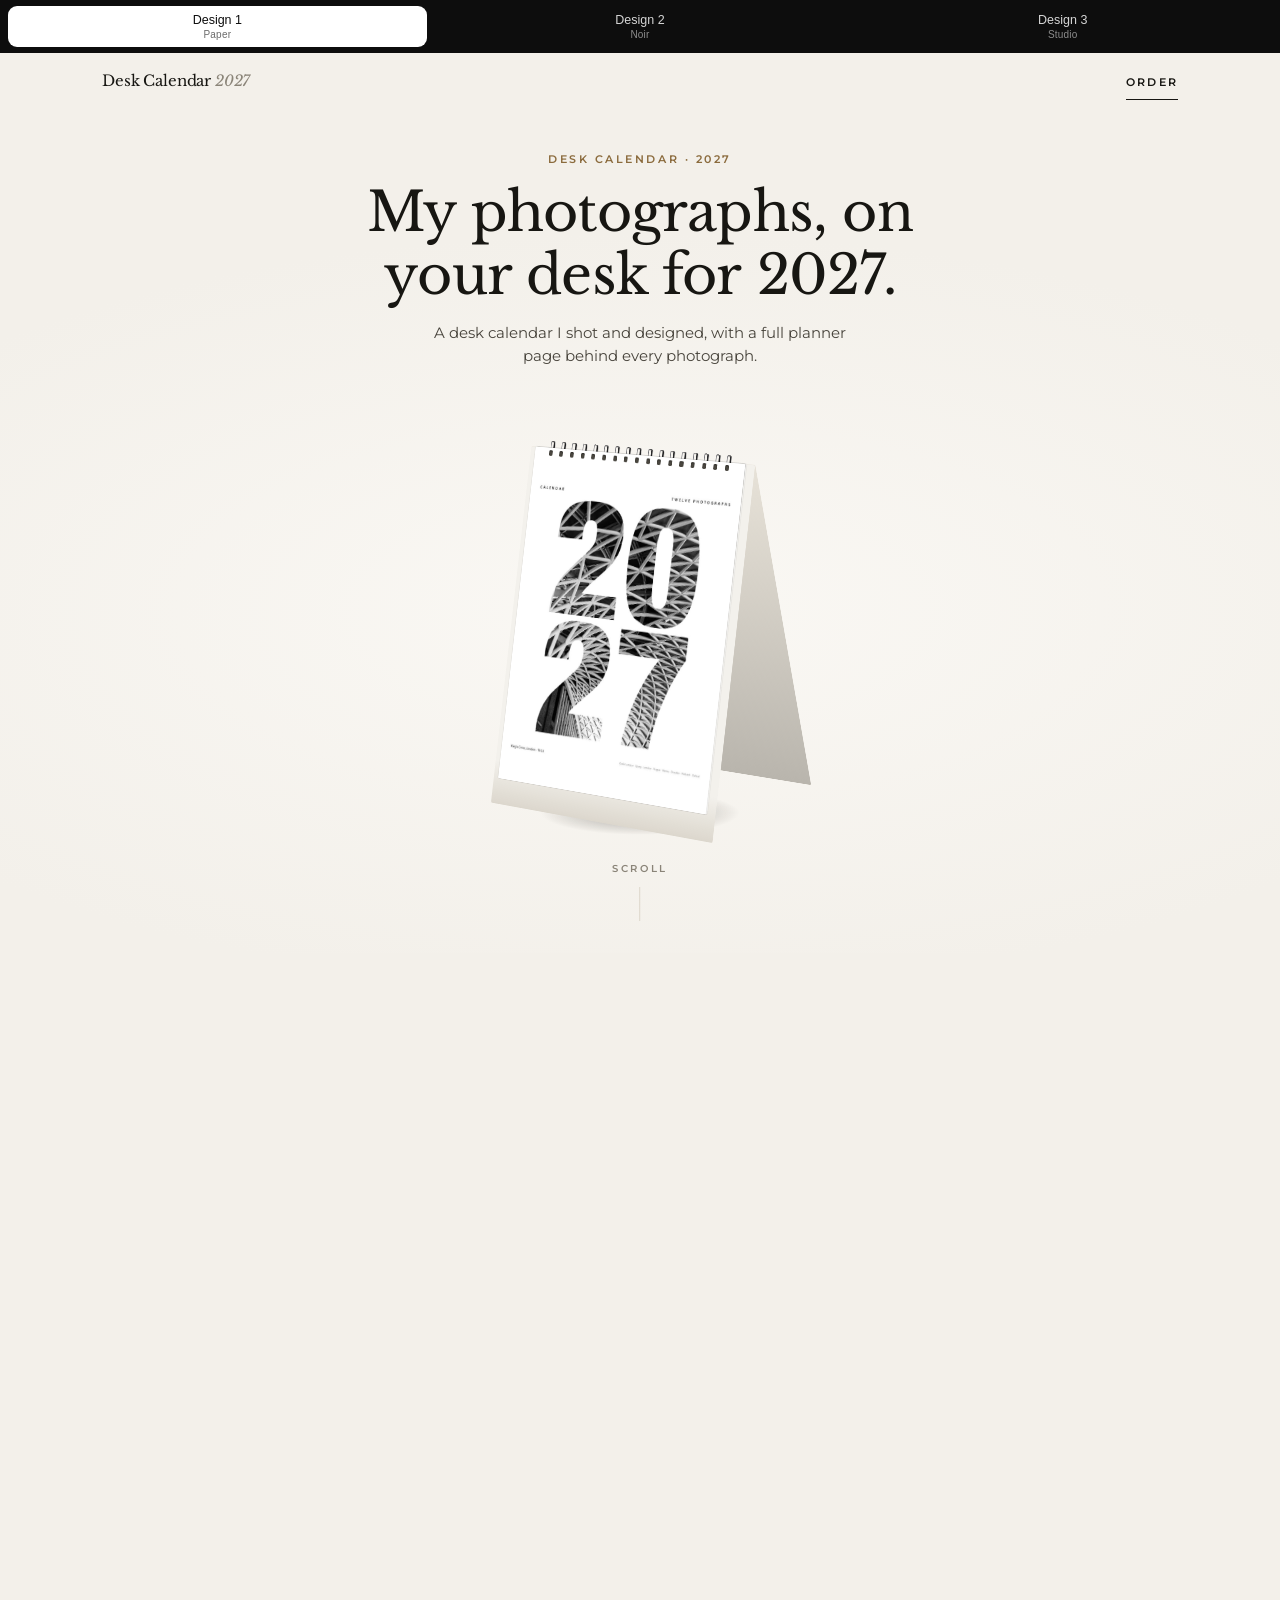
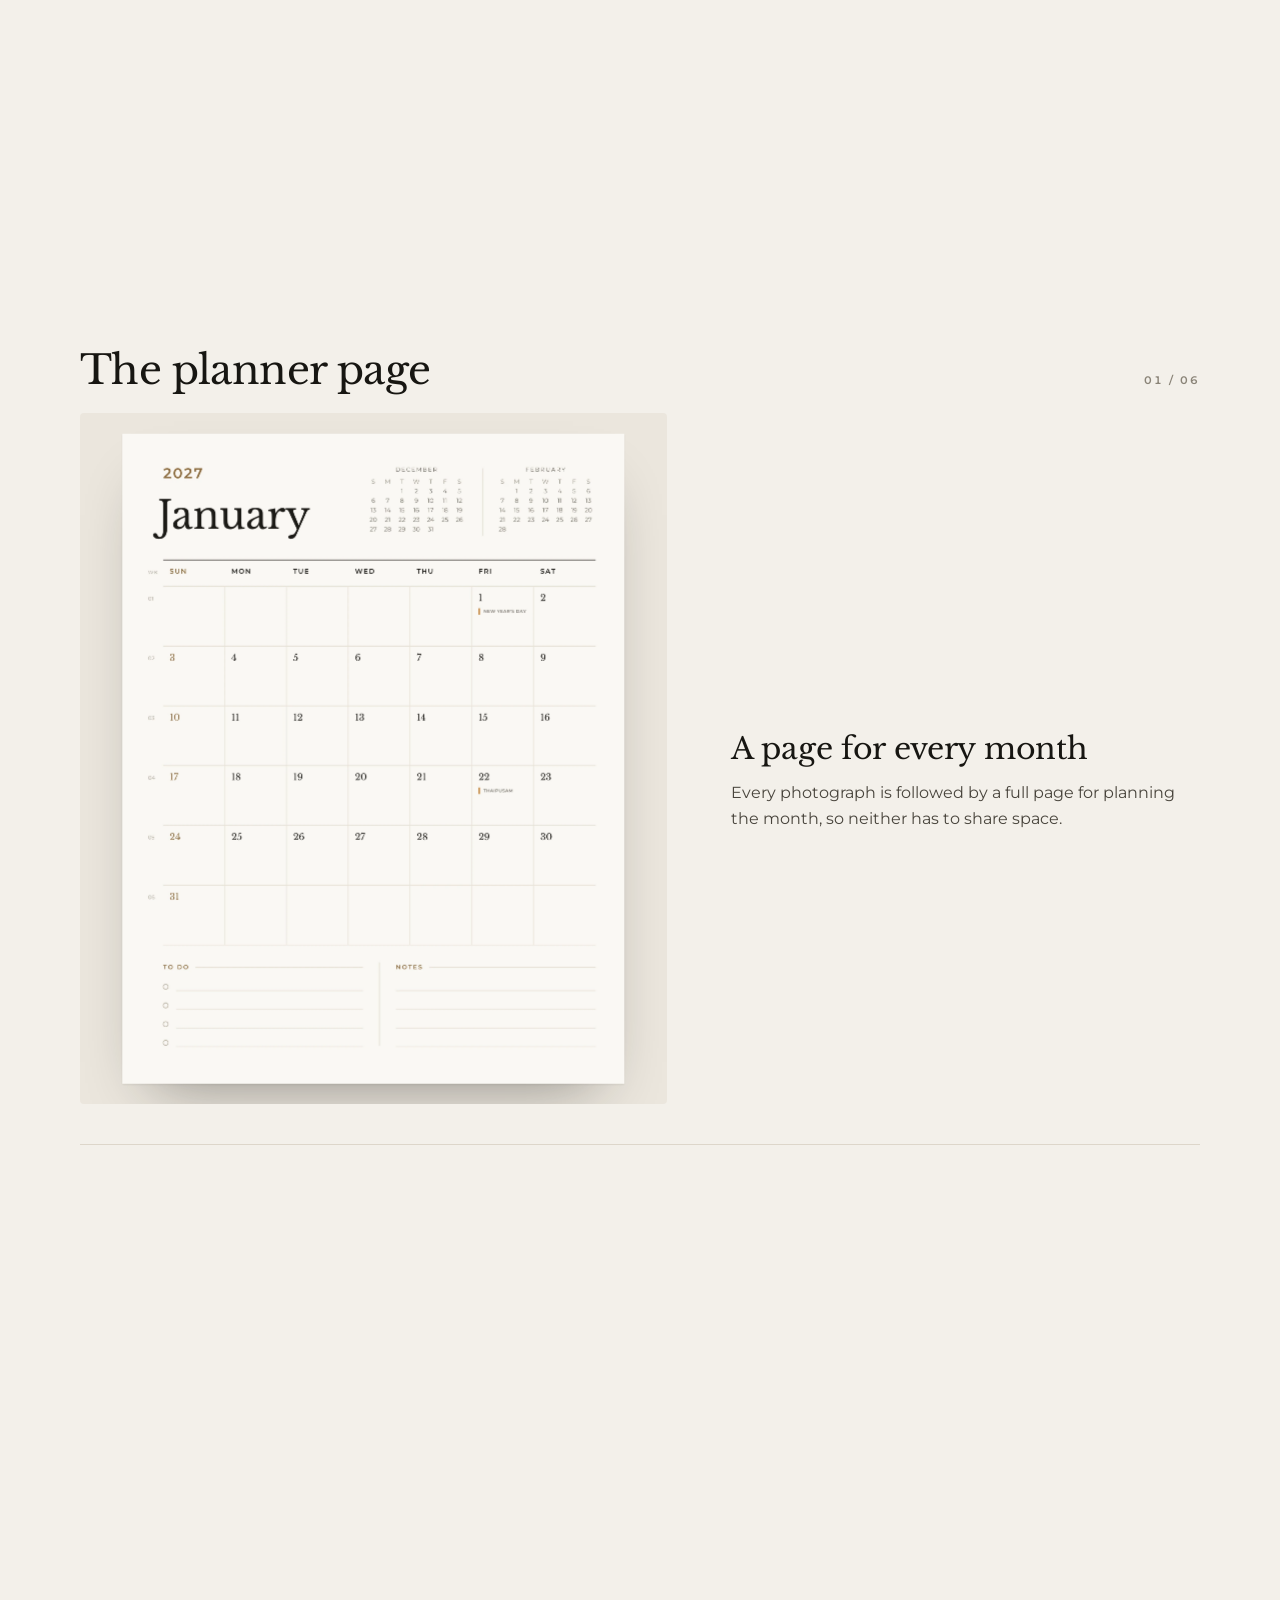
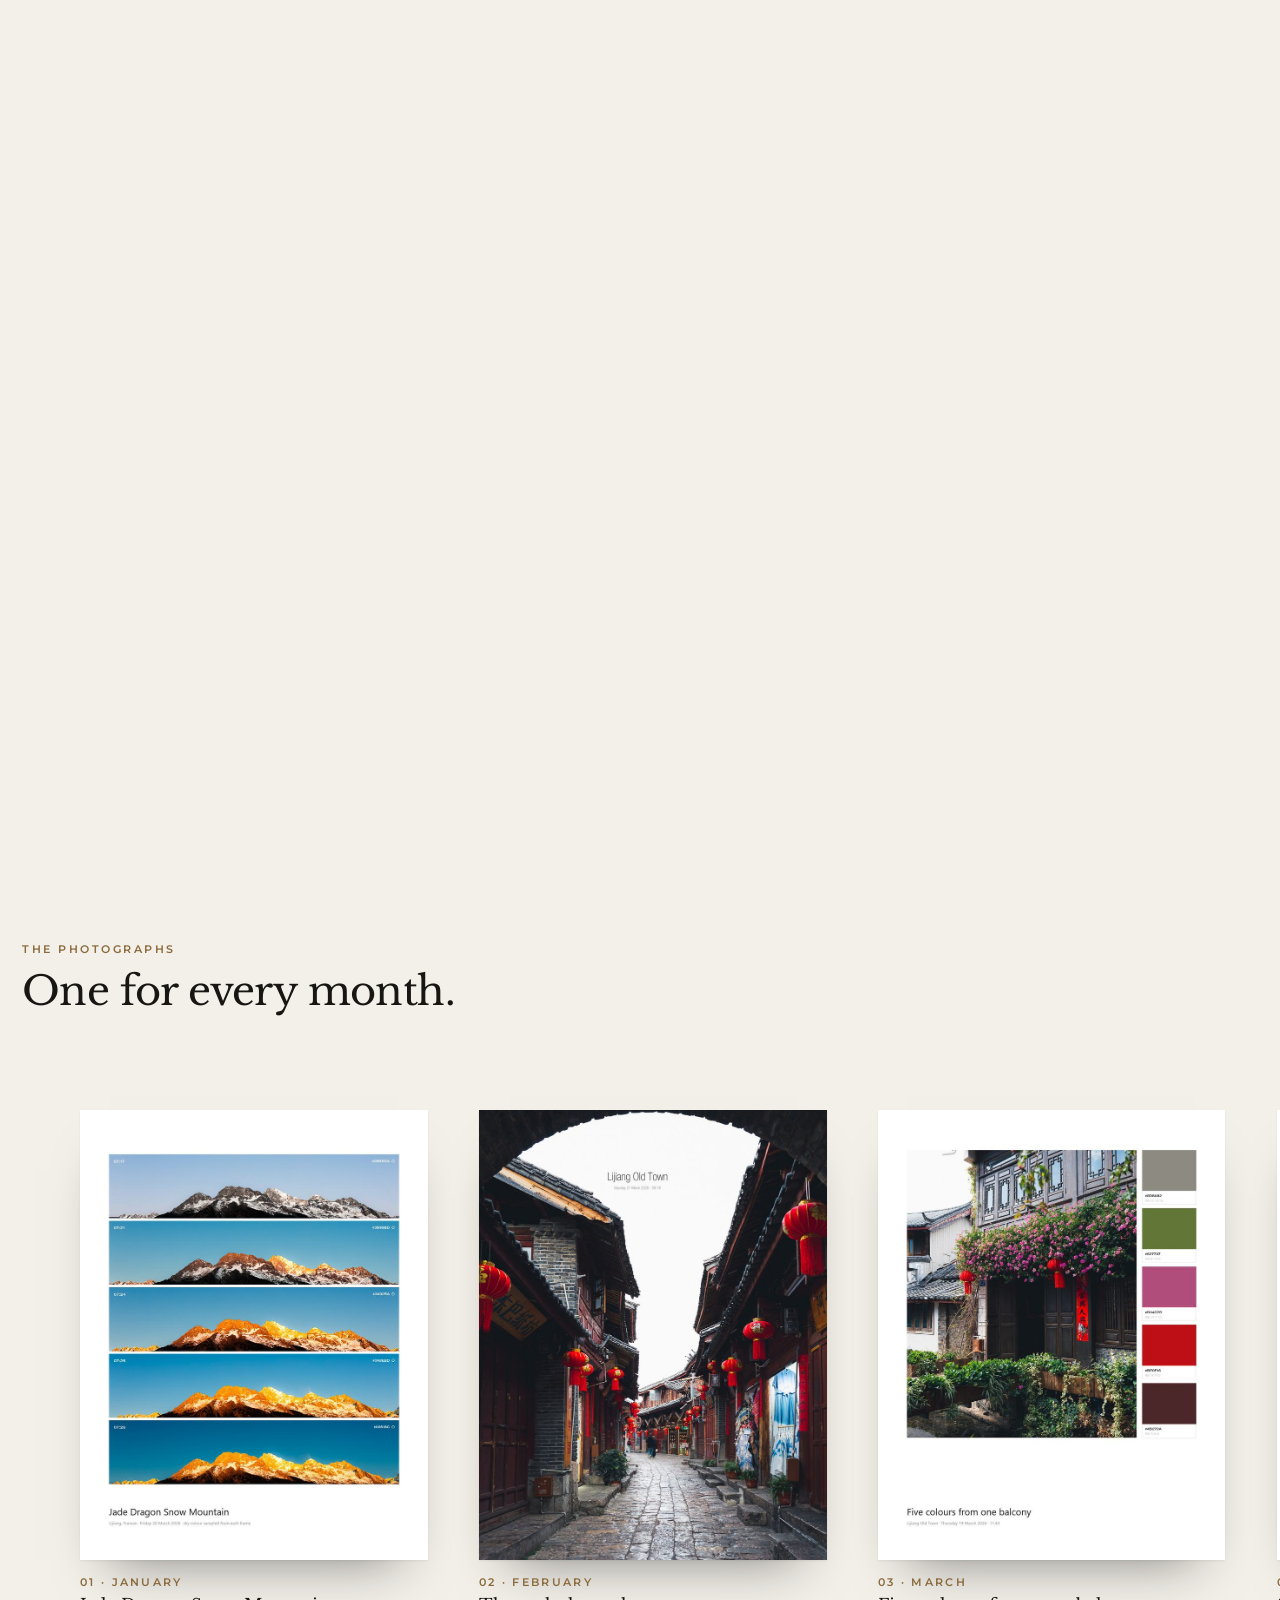
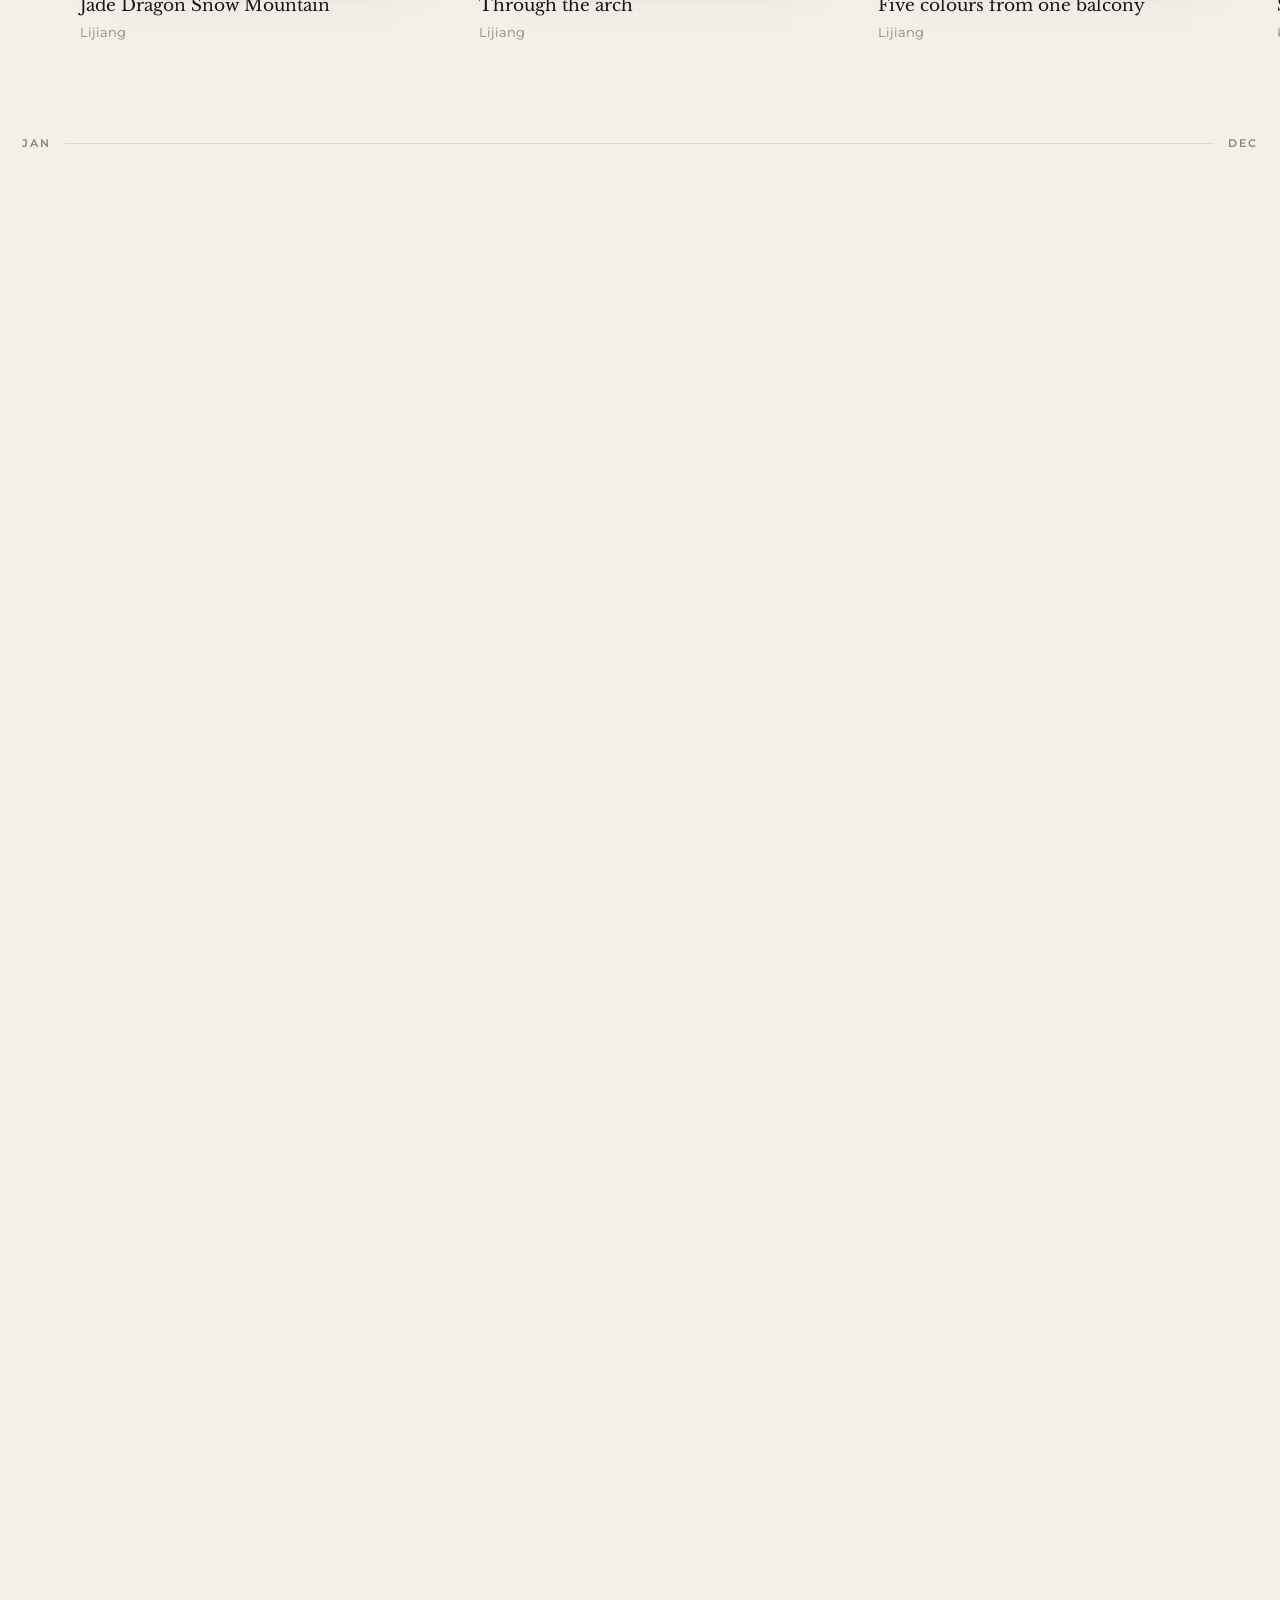
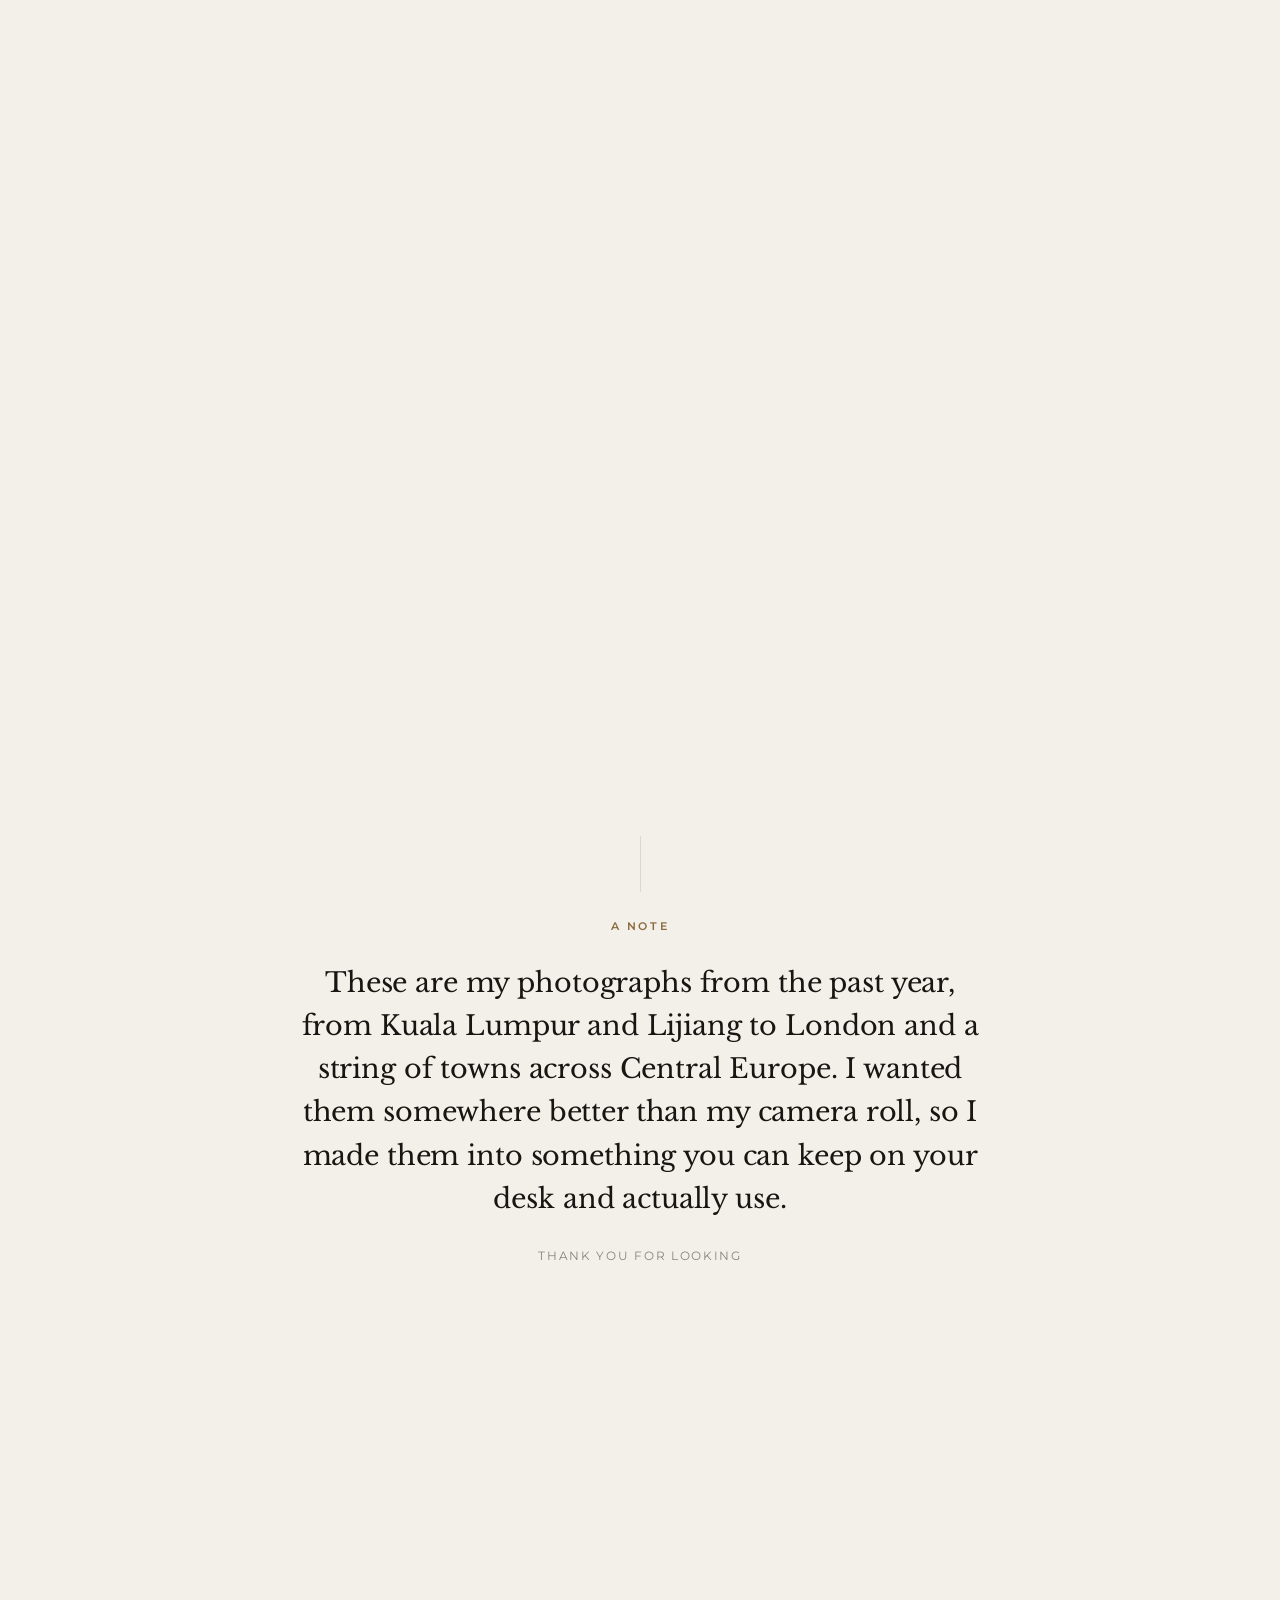
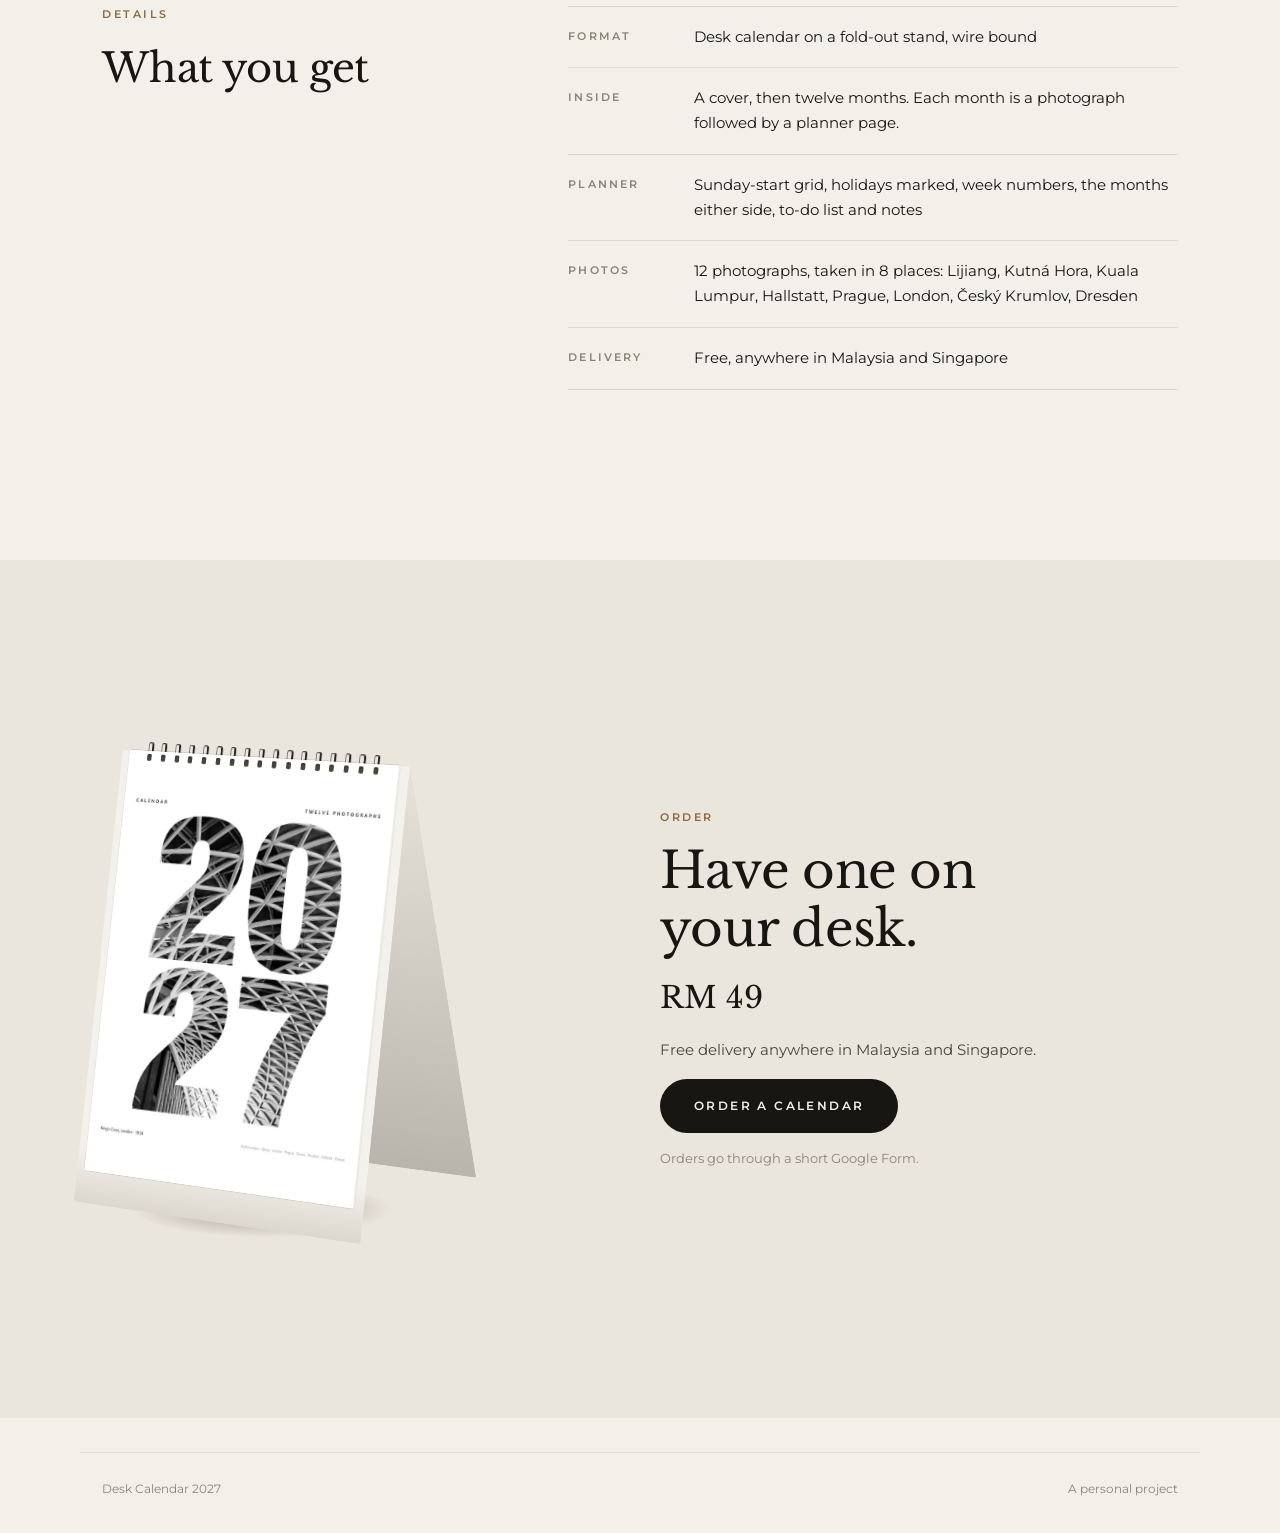
==== commit 0ced11c6: "Update story render to the A5 calendar; fit Design 1 hero to taller sheets Co-Authored-By: Claude Op" ====
--- a/index.html
+++ b/index.html
@@ -66,7 +66,7 @@
     .hero h1 { font-size: clamp(29px, 7.6vw, 54px); line-height: 1.16; max-width: 15em; }
     .hero .sub { color: var(--ink-2); font-size: 14.5px; max-width: 30em; }
     .hero-cal { position: absolute; inset: 0; display: grid; place-items: center; will-change: transform; }
-    .hero-cal .c3 { --w: min(66vw, 37svh, 340px); }
+    .hero-cal .c3 { --w: min(60vw, 33svh, 320px); }
     .cap { position: absolute; left: 0; right: 0; bottom: calc(6.5svh + env(safe-area-inset-bottom, 0px)); padding: 0 var(--gutter); text-align: center; font-family: var(--serif); font-style: italic; font-size: clamp(19px, 5vw, 28px); line-height: 1.35; opacity: 0; will-change: opacity, transform; }
     .cue { position: absolute; left: 50%; bottom: calc(3.5svh + env(safe-area-inset-bottom, 0px)); transform: translateX(-50%); display: grid; justify-items: center; gap: 10px; font-size: 10px; font-weight: 600; letter-spacing: .26em; text-transform: uppercase; color: var(--muted); }
     .cue i { width: 1px; height: 34px; background: linear-gradient(var(--line), var(--line)); position: relative; overflow: hidden; }
@@ -276,7 +276,7 @@
       text.style.opacity = (1 - seg(p, 0, .1)).toFixed(3);
       text.style.transform = `translate3d(0, ${(-36 * intro).toFixed(1)}px, 0)`;
       cue.style.opacity = (1 - seg(p, 0, .04)).toFixed(3);
-      const y = lerp(H * .12, H * .015, intro), s = lerp(.82, 1.06, intro) + seg(p, .17, 1) * .05;
+      const y = lerp(H * .15, H * .02, intro), s = lerp(.8, 1.06, intro) + seg(p, .17, 1) * .05;
       wrap.style.transform = `translate3d(0, ${y.toFixed(1)}px, 0) scale(${s.toFixed(4)})`;
       cal.view({ ry: lerp(-30, -5, intro) + seg(p, .17, 1) * 11, rx: lerp(-11, -8, intro) });
       cal.ground(1, 1 - .12 * Math.abs(lerp(-30, -5, intro)) / 30);
--- a/assets/css/calendar3d.css
+++ b/assets/css/calendar3d.css
@@ -2,7 +2,7 @@
    Size is set by --w (the width of one sheet). Everything else is derived from it. */
 .c3 {
   --w: 280px;
-  --hs: calc(var(--w) * 1.2941);            /* sheet height: the pages are 1632 x 2112 */
+  --hs: calc(var(--w) * 1.4189);            /* sheet height: A5, 148 x 210 mm */
   --bw: calc(var(--w) * 1.07);              /* stand board width */
   --bh: calc(var(--hs) + var(--w) * .11);   /* stand board height, a lip shows below the sheets */
   --lean-f: 13deg;
@@ -39,7 +39,7 @@
 .c3-back > .c3-plane { background: linear-gradient(180deg, var(--back), color-mix(in srgb, var(--back) 80%, #000)); }
 
 .c3-sheet {
-  position: absolute; left: calc((var(--bw) - var(--w)) / 2); top: calc(var(--w) * .022);
+  position: absolute; left: calc((var(--bw) - var(--w)) / 2); top: 0;   /* hinged exactly at the binding */
   width: var(--w); height: var(--hs);
   transform-origin: 50% 0;
   will-change: transform;
@@ -50,8 +50,9 @@
   -webkit-backface-visibility: hidden; backface-visibility: hidden;
   box-shadow: 0 0 0 .5px rgba(0,0,0,.06);
 }
-.c3-face img { display: block; width: 100%; height: 100%; object-fit: cover; }
-.c3-rear { transform: rotateX(180deg); background: var(--paper-back); }
+.c3-face img { display: block; width: 100%; height: 100%; object-fit: contain; }
+/* the back is turned about the vertical axis, so artwork on it reads upright once the sheet has gone over the top */
+.c3-rear { transform: rotateY(180deg); background: var(--paper-back); }
 .c3-blank .c3-face { background: #fbfaf7; }
 
 /* punched holes along the top of each sheet, lined up with the rings */
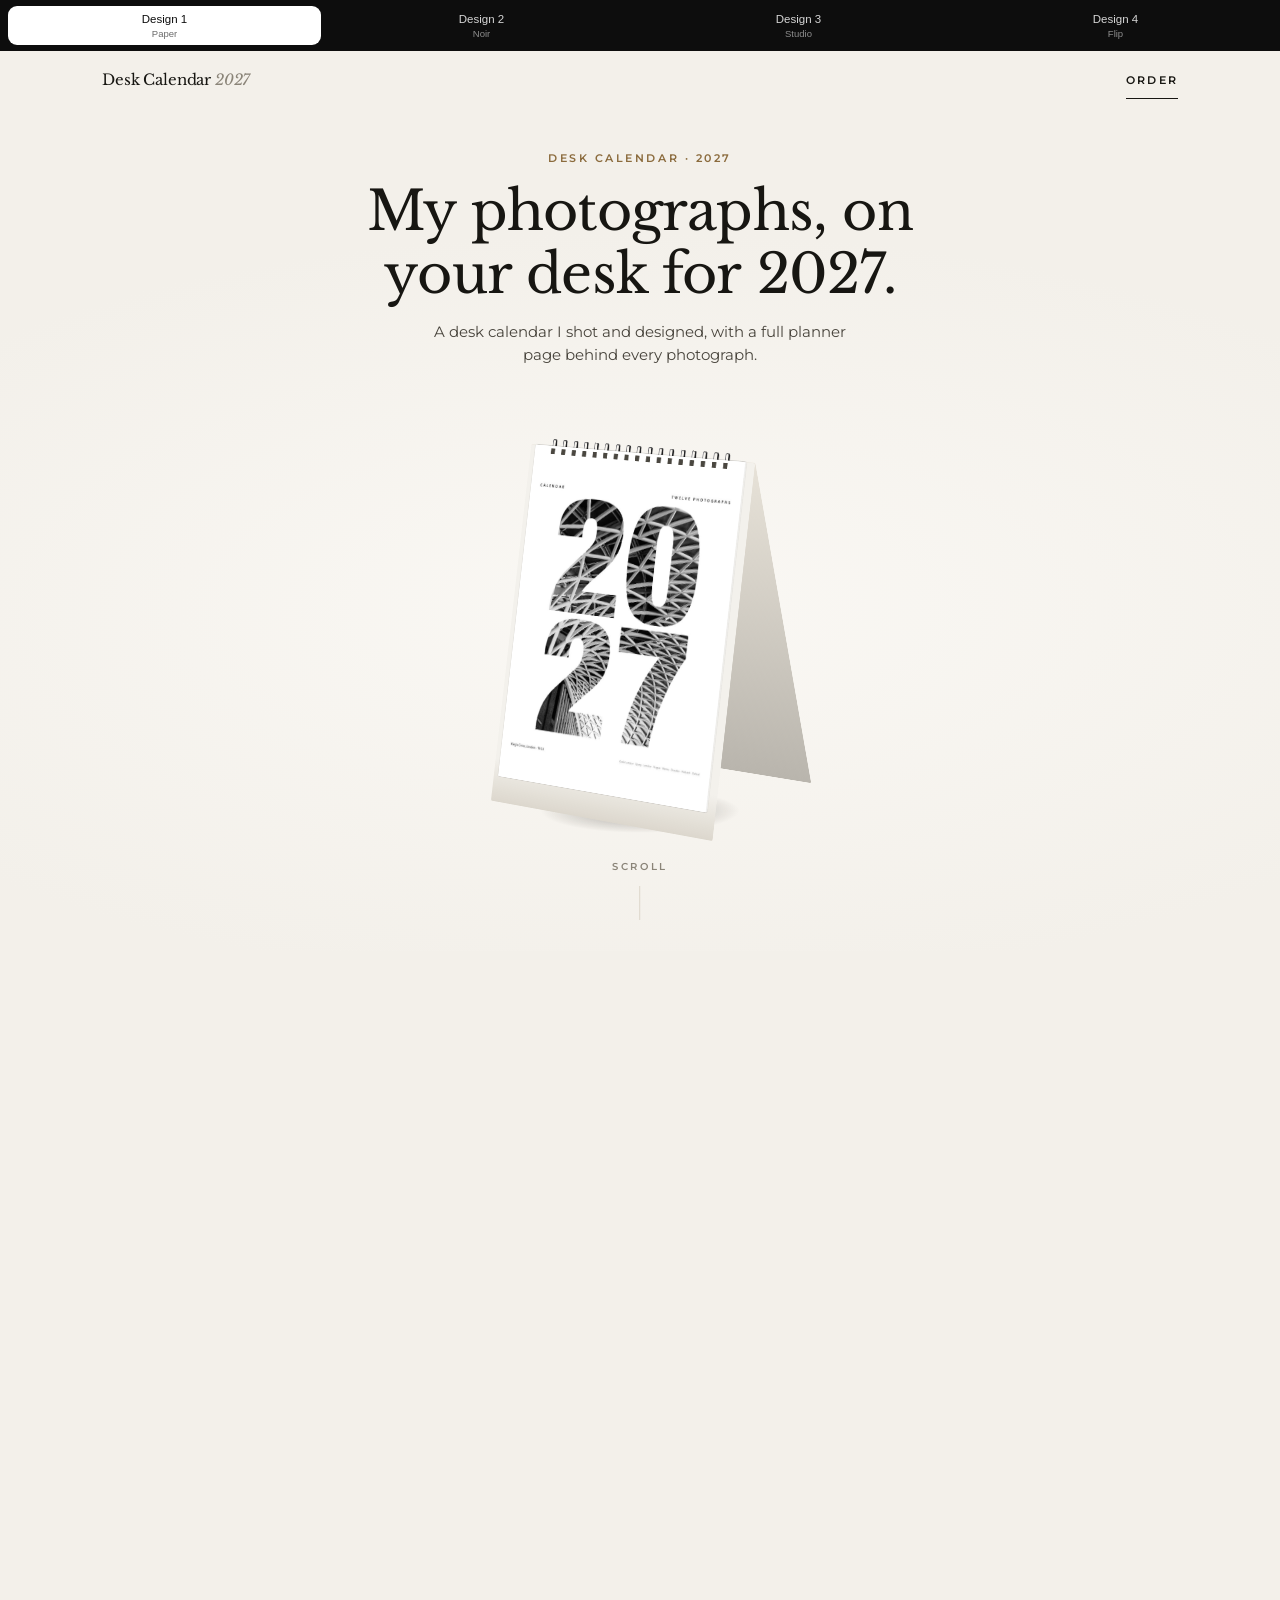
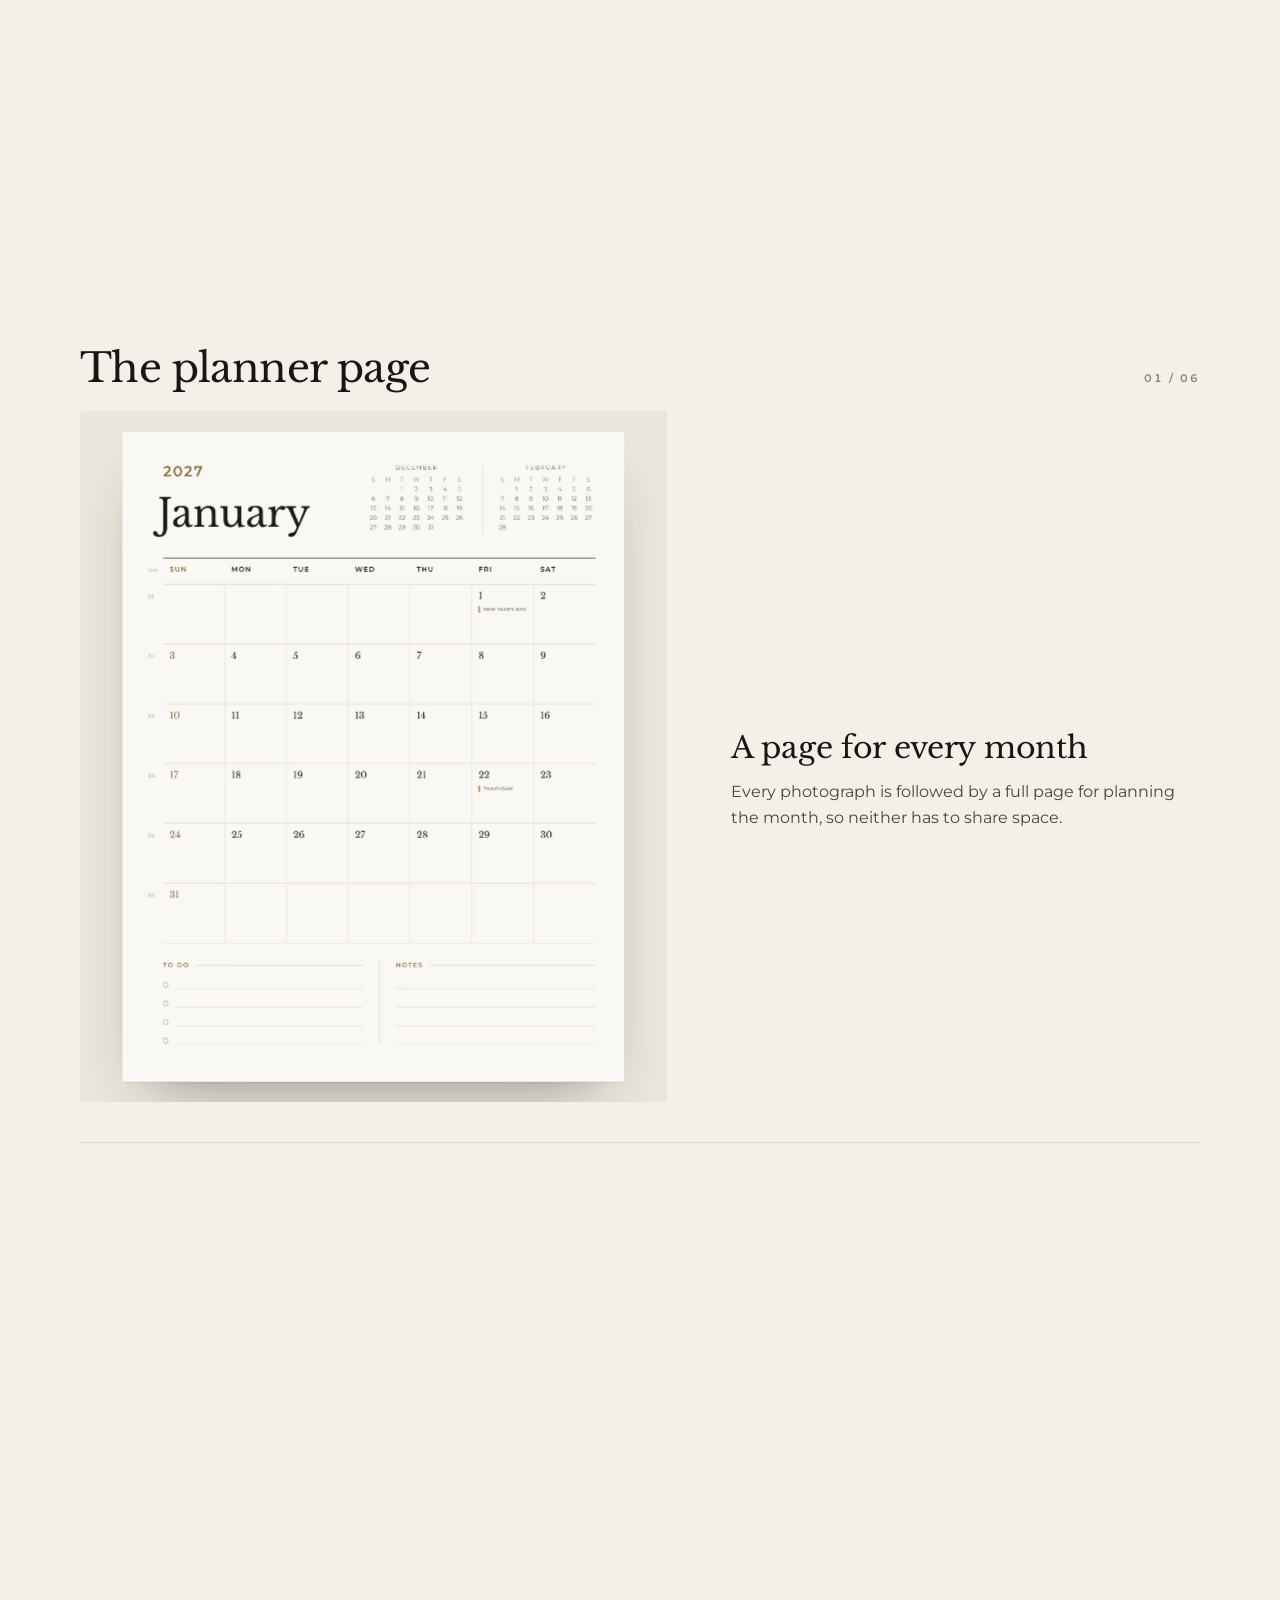
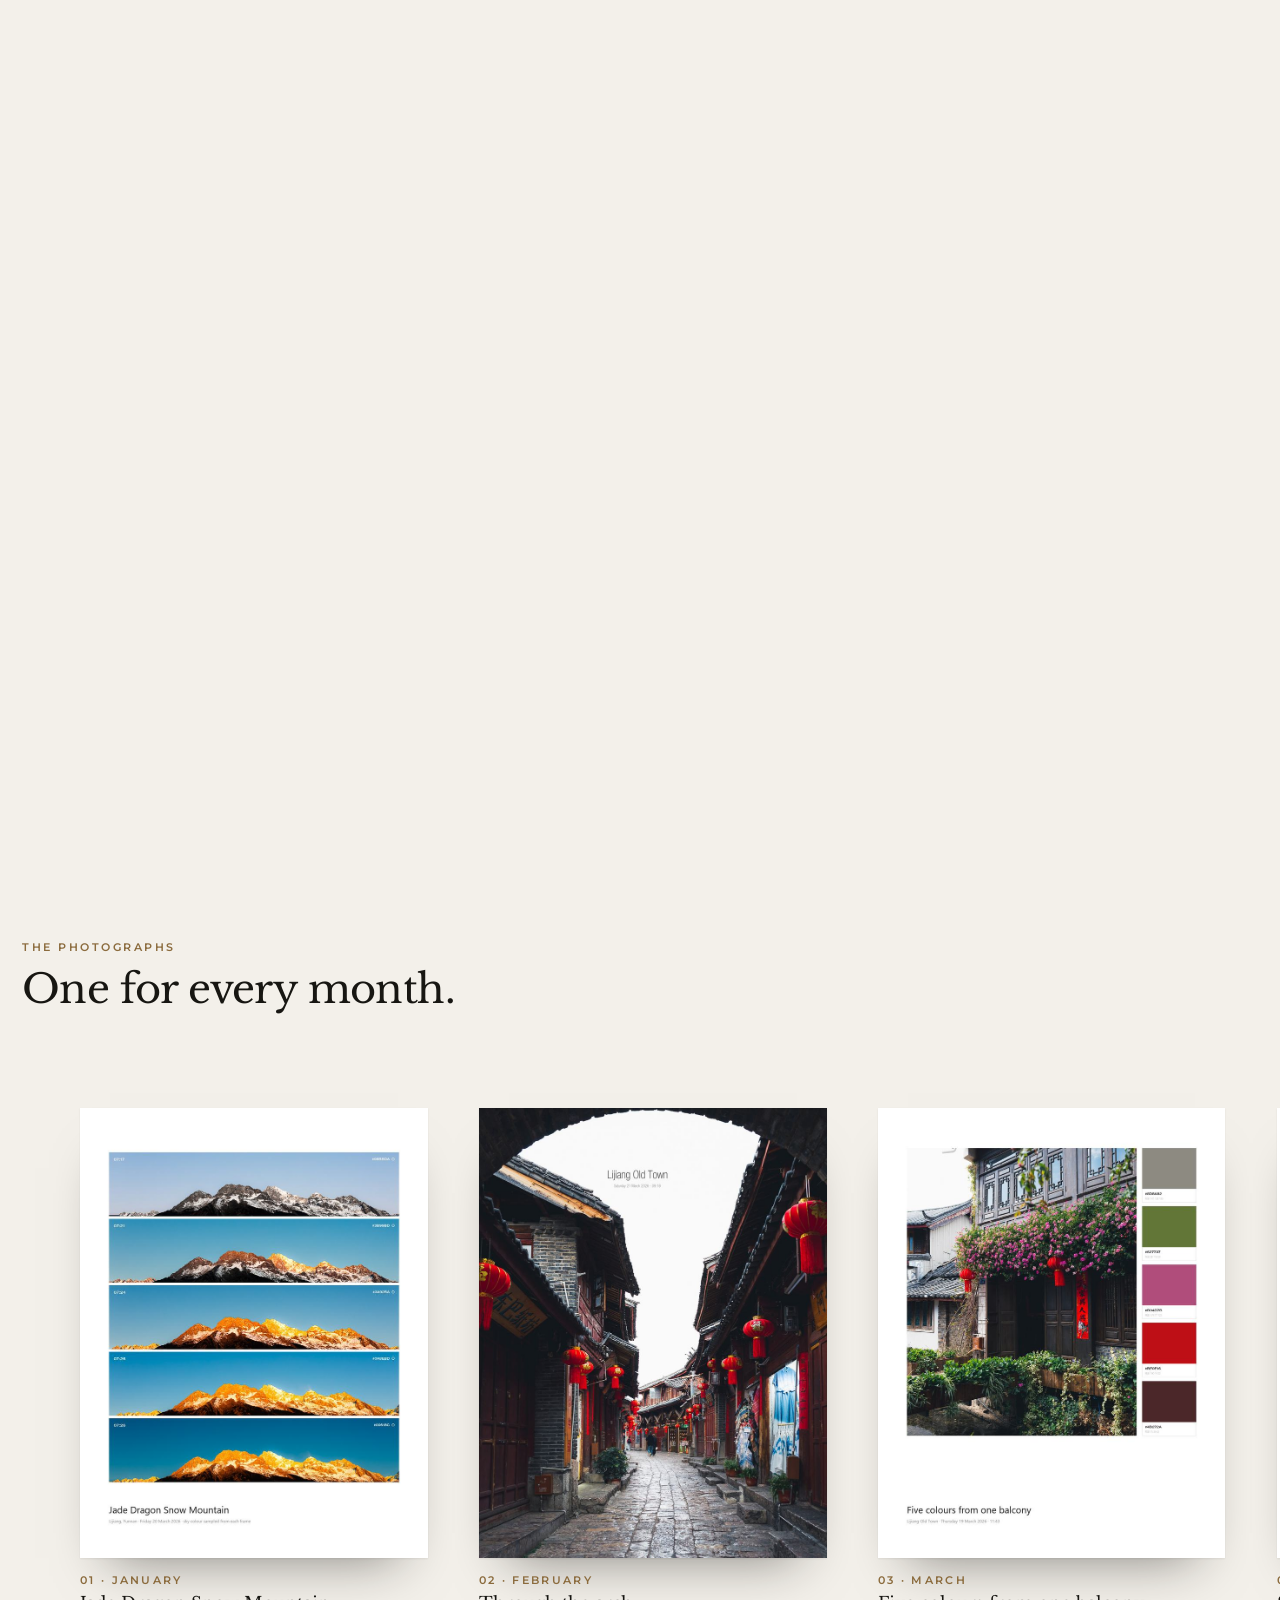
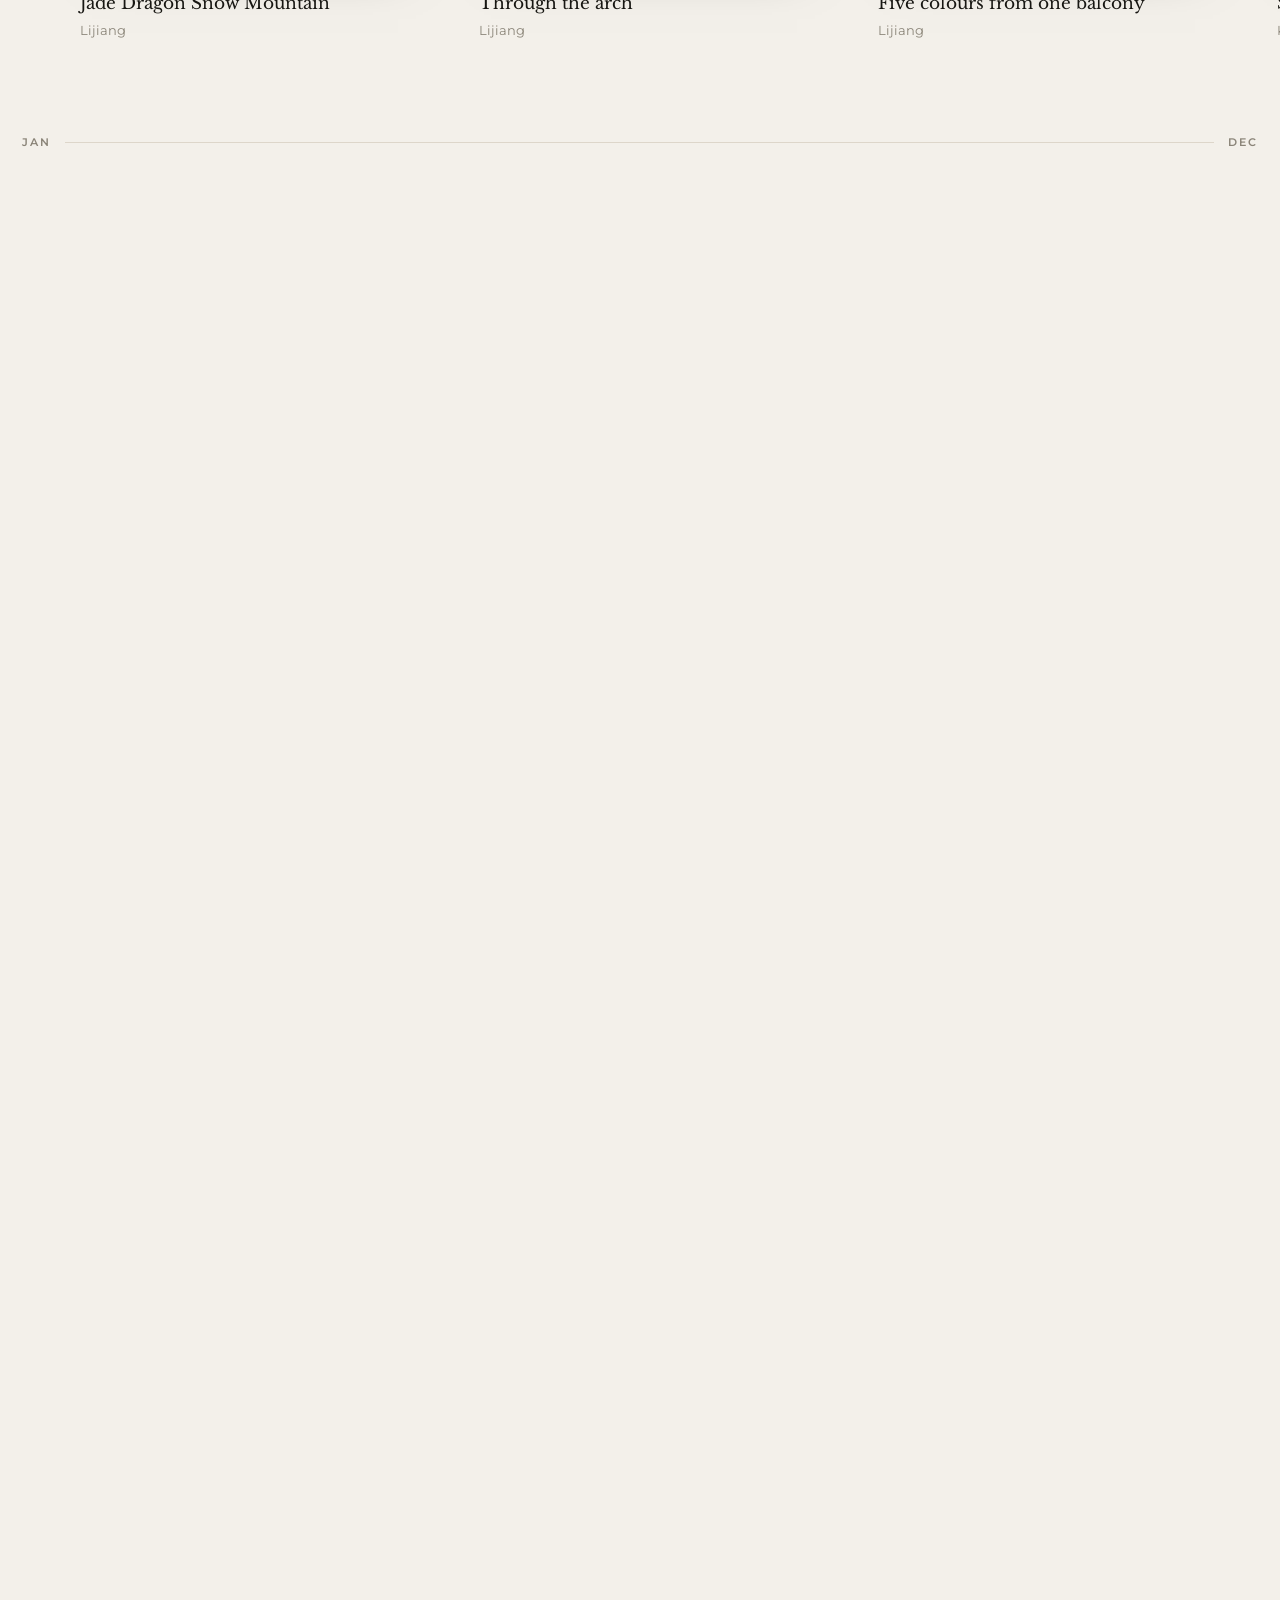
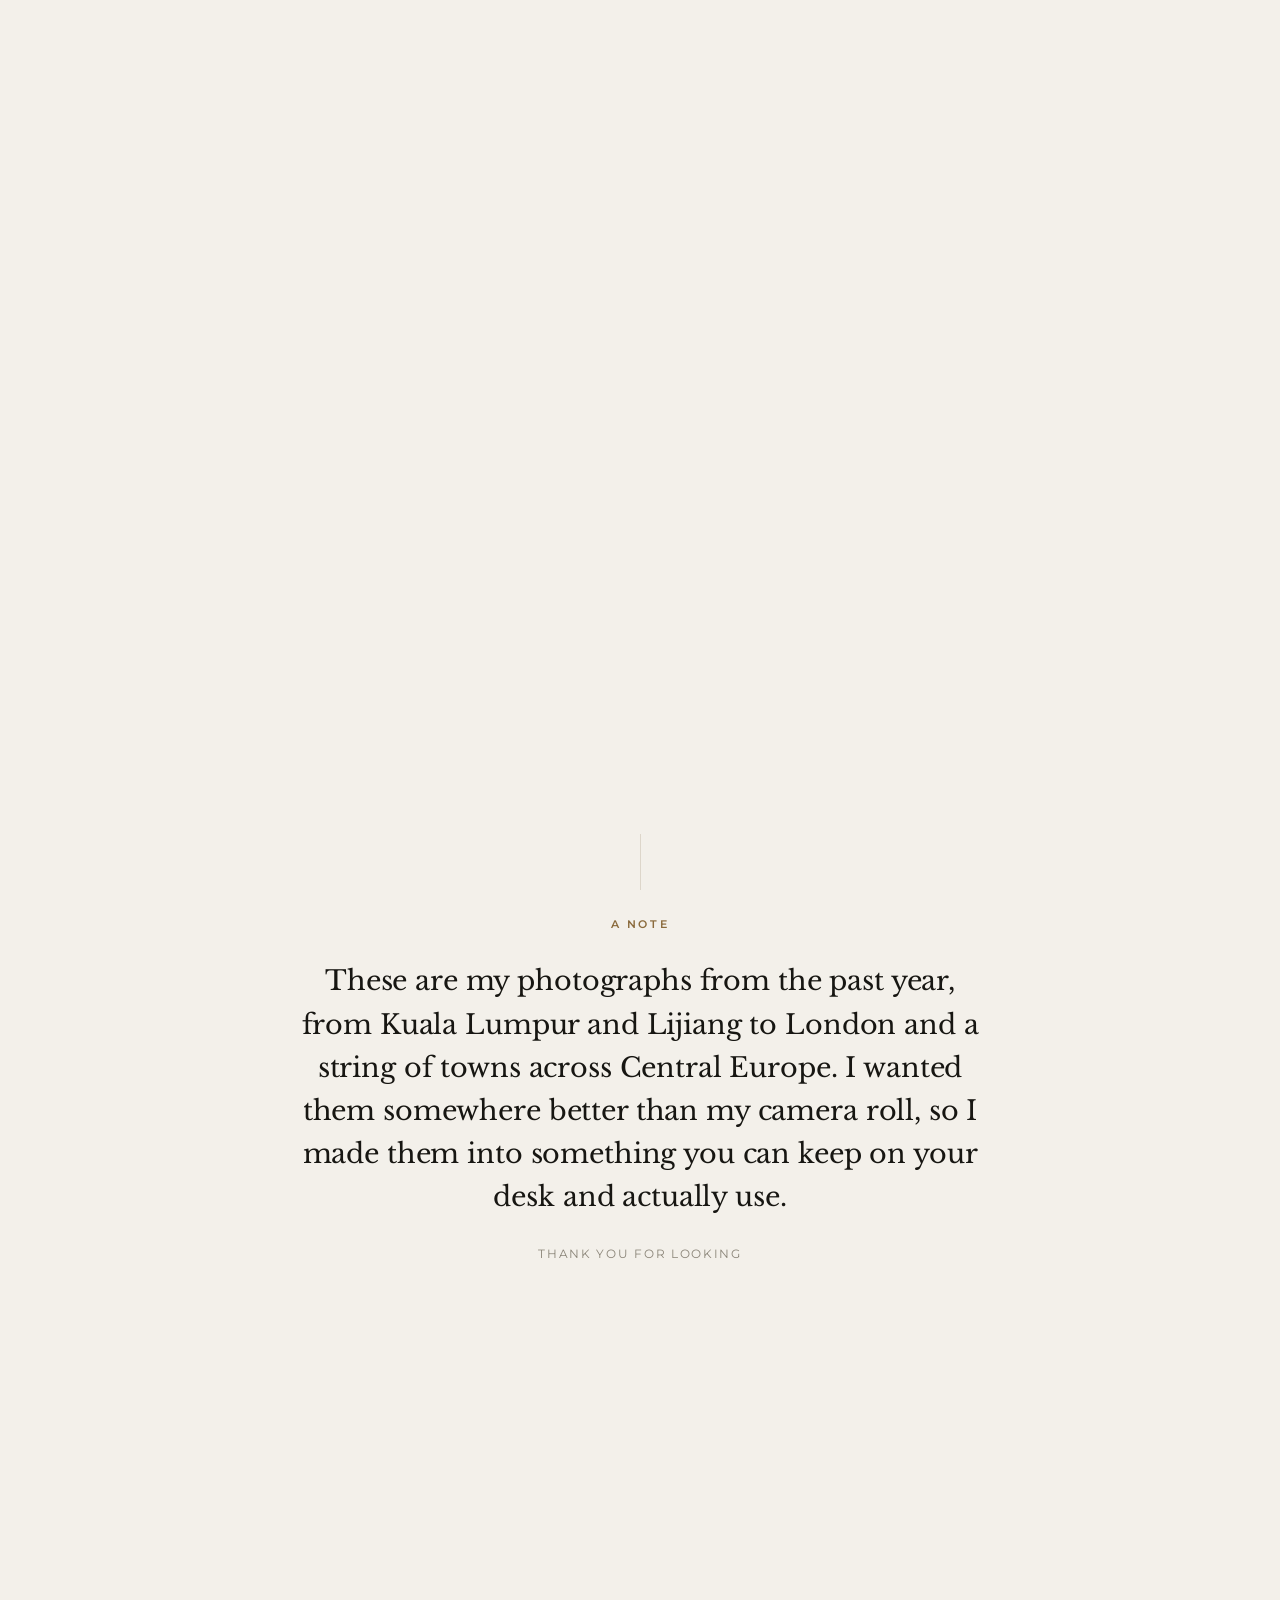
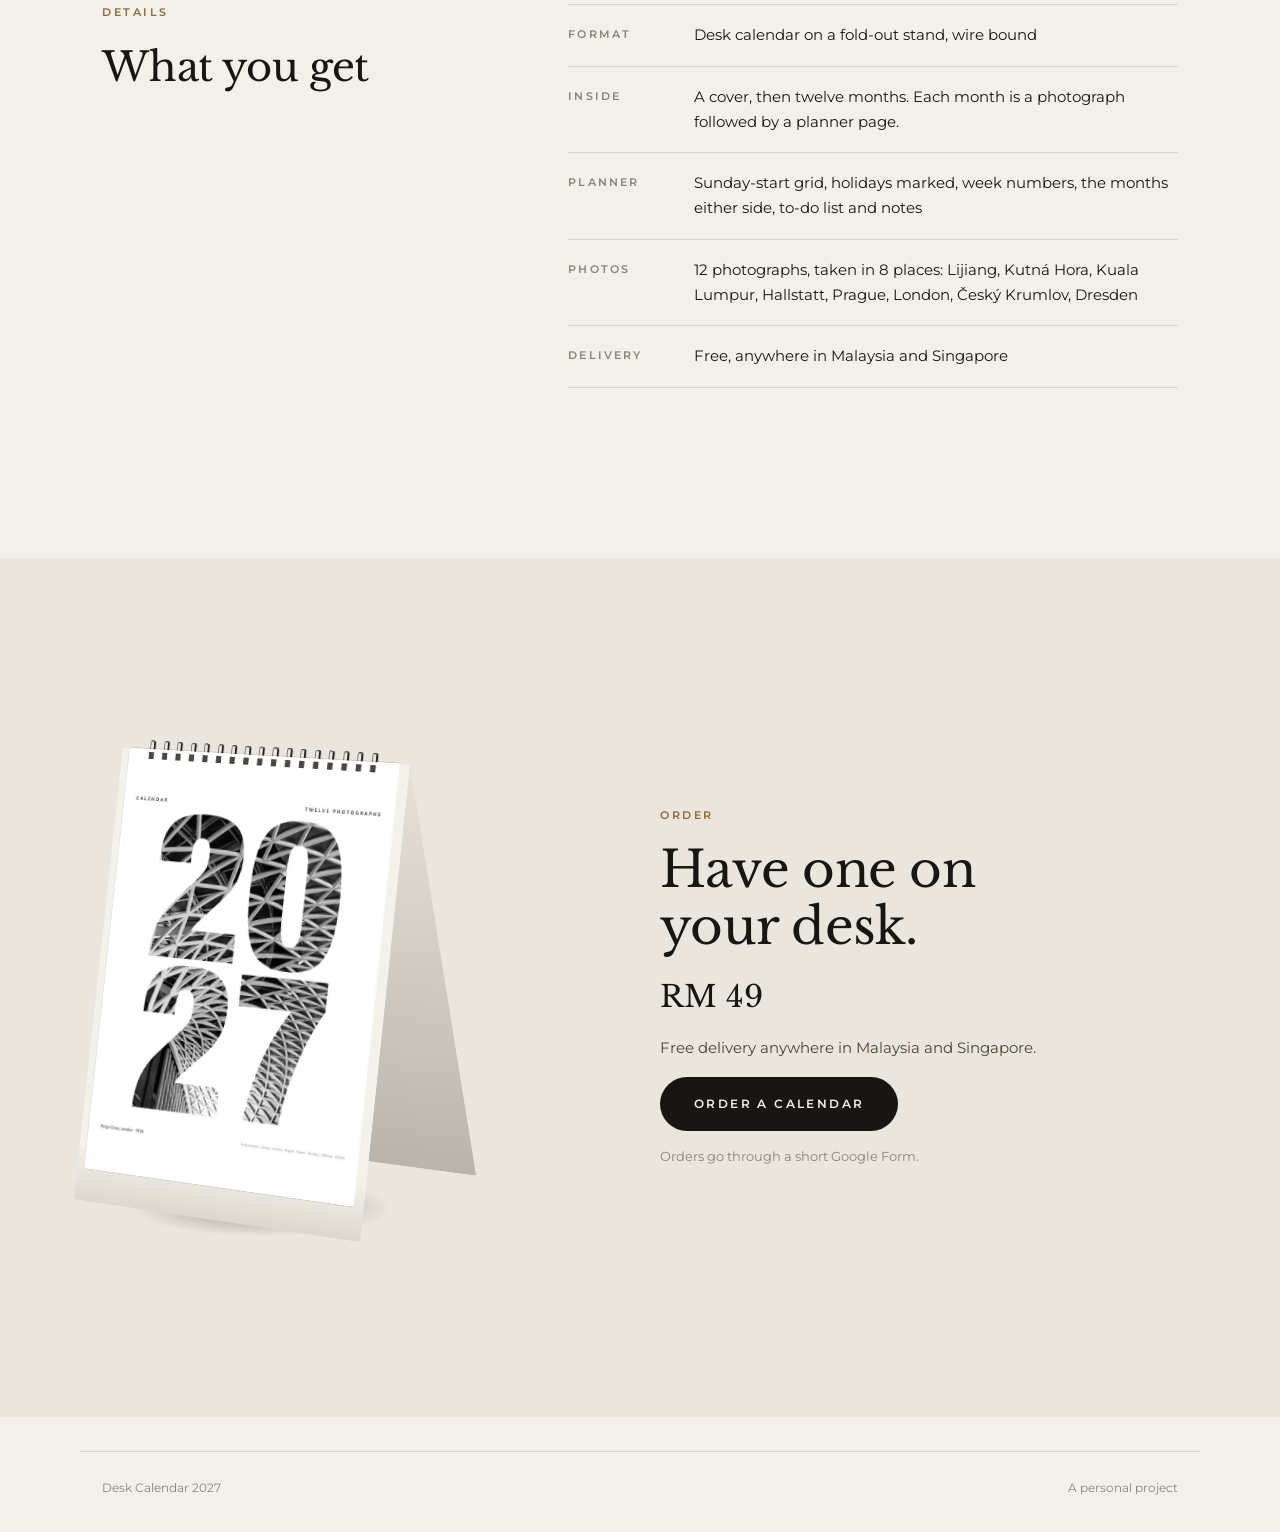
==== commit a40fc7e5: "Apply advisor review to Design 3 and add Design 4 (Flip) Shared engine (assets/js/motion.js, calenda" ====
--- a/index.html
+++ b/index.html
@@ -16,9 +16,9 @@
   <link rel="stylesheet" href="assets/css/calendar3d.css">
   <style>
     /* ------------------------------------------------------------ review tabs (remove once a design is chosen) */
-    .review { position: relative; z-index: 60; display: flex; gap: 4px; padding: calc(6px + env(safe-area-inset-top, 0px)) max(8px, env(safe-area-inset-right, 0px)) 6px max(8px, env(safe-area-inset-left, 0px)); background: #0d0d0d; font: 500 12.5px/1 -apple-system, BlinkMacSystemFont, "Segoe UI", Roboto, sans-serif; }
+    .review { position: relative; z-index: 60; display: flex; gap: 4px; padding: calc(6px + env(safe-area-inset-top, 0px)) max(8px, env(safe-area-inset-right, 0px)) 6px max(8px, env(safe-area-inset-left, 0px)); background: #0d0d0d; font: 500 11.5px/1 -apple-system, BlinkMacSystemFont, "Segoe UI", Roboto, sans-serif; }
     .review a { flex: 1; display: grid; gap: 3px; justify-items: center; padding: 8px 4px 7px; border-radius: 9px; color: #d6d6d6; text-decoration: none; -webkit-tap-highlight-color: transparent; }
-    .review a small { font-size: 10px; color: #8d8d8d; letter-spacing: .02em; }
+    .review a small { font-size: 9.5px; color: #8d8d8d; }
     .review a[aria-current] { background: #fff; color: #0d0d0d; }
     .review a[aria-current] small { color: #6b6b6b; }
 
@@ -165,6 +165,7 @@
     <a href="index.html" aria-current="page">Design 1<small>Paper</small></a>
     <a href="design-2.html">Design 2<small>Noir</small></a>
     <a href="design-3.html">Design 3<small>Studio</small></a>
+    <a href="design-4.html">Design 4<small>Flip</small></a>
   </nav>
 
   <header class="nav" id="nav">
--- a/assets/css/calendar3d.css
+++ b/assets/css/calendar3d.css
@@ -22,7 +22,8 @@
   -webkit-user-select: none; user-select: none;
 }
 .c3--black { --board: #161617; --board-edge: #0b0b0c; --back: #0f0f10; --ring: #1d1d1f; --ring-hi: #5d5d62; --hole: #2a2a2c; }
-.c3--white { --board: #fbfbfa; --board-edge: #e2e2e0; --back: #efefed; --ring: #1b1b1c; --ring-hi: #6a6a6e; }
+.c3--white { --board: #fbfbfa; --board-edge: #e2e2e0; --back: #f2f1ee; --ring: #1b1b1c; --ring-hi: #6a6a6e; }
+.c3--white .c3-back > .c3-plane { background: linear-gradient(180deg, #f7f6f3, #e7e5e0); }
 
 .c3-rig, .c3-front, .c3-back, .c3-sheet { transform-style: preserve-3d; -webkit-transform-style: preserve-3d; }
 .c3-rig {
@@ -42,7 +43,6 @@
   position: absolute; left: calc((var(--bw) - var(--w)) / 2); top: 0;   /* hinged exactly at the binding */
   width: var(--w); height: var(--hs);
   transform-origin: 50% 0;
-  will-change: transform;
 }
 .c3-face {
   position: absolute; inset: 0; overflow: hidden; border-radius: 1px;
@@ -56,15 +56,19 @@
 .c3-blank .c3-face { background: #fbfaf7; }
 
 /* punched holes along the top of each sheet, lined up with the rings */
-.c3-holes { position: absolute; left: calc(var(--w) * .07); right: calc(var(--w) * .07); top: calc(var(--w) * .011); height: calc(var(--w) * .022); display: flex; justify-content: space-between; pointer-events: none; }
-.c3-holes i { width: calc(var(--w) * .017); height: 100%; border-radius: calc(var(--w) * .006); background: var(--hole); box-shadow: inset 0 calc(var(--w) * .003) calc(var(--w) * .004) rgba(0,0,0,.5); }
+/* one element per face: each tile is one ring's share of the width, with the hole drawn in its middle */
+.c3-holes {
+  position: absolute; left: calc(var(--w) * .062); right: calc(var(--w) * .062); top: calc(var(--w) * .011); height: calc(var(--w) * .022); pointer-events: none;
+  background: linear-gradient(90deg, transparent 33%, var(--hole) 33%, var(--hole) 67%, transparent 67%) 0 0 / calc(100% / var(--rings, 17)) 100% repeat-x;
+  border-radius: 1px;
+}
 .c3-shade { position: absolute; inset: 0; background: linear-gradient(180deg, rgba(10,8,5,.55), rgba(10,8,5,.18) 60%, rgba(10,8,5,.08)); opacity: 0; pointer-events: none; }
 
 /* wire-o rings, drawn as loops that rise over the top edge and drop into the holes */
 .c3-rings {
-  position: absolute; left: calc((var(--bw) - var(--w)) / 2 + var(--w) * .07); right: calc((var(--bw) - var(--w)) / 2 + var(--w) * .07);
+  position: absolute; left: calc((var(--bw) - var(--w)) / 2 + var(--w) * .062); right: calc((var(--bw) - var(--w)) / 2 + var(--w) * .062);
   top: calc(var(--w) * -.03); height: calc(var(--w) * .07);
-  display: flex; justify-content: space-between; pointer-events: none;
+  display: grid; grid-template-columns: repeat(var(--rings, 17), 1fr); justify-items: center; pointer-events: none;
   transform: translateZ(calc(var(--w) * .012));
 }
 .c3-rings i {
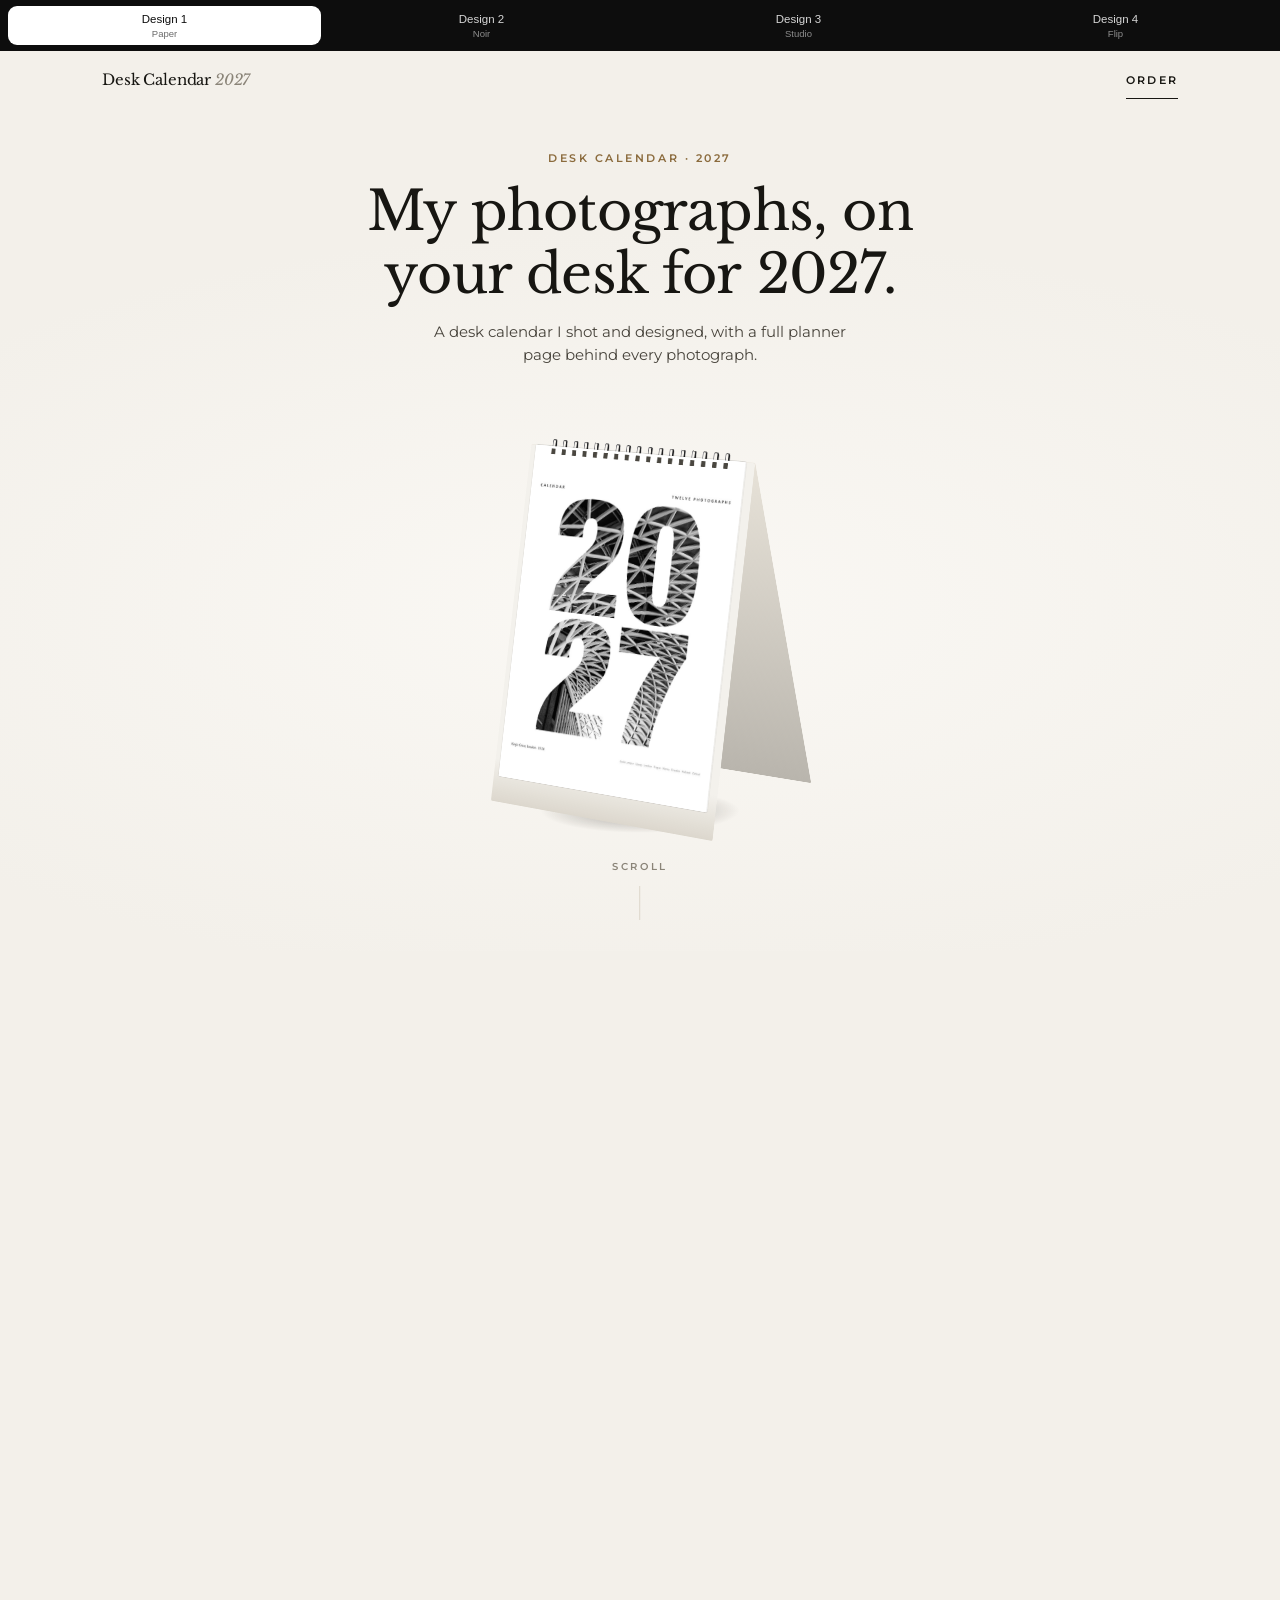
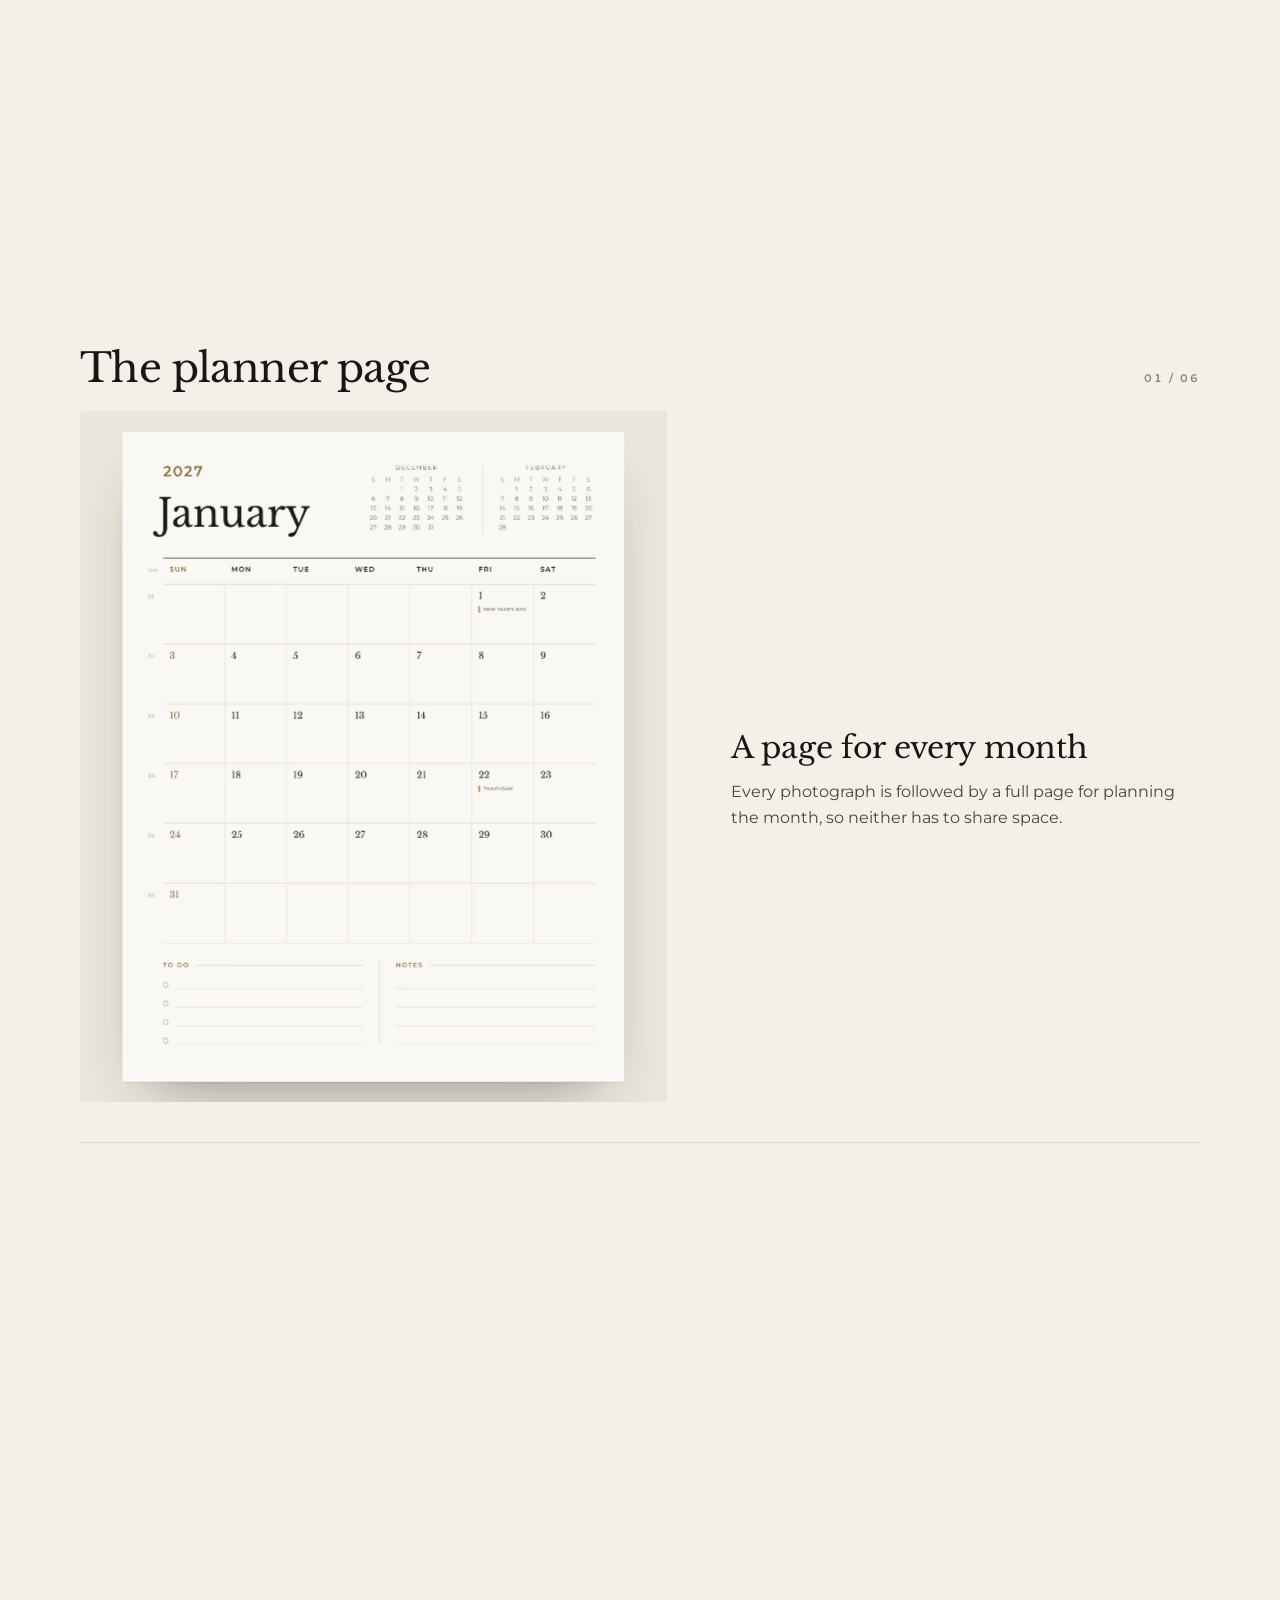
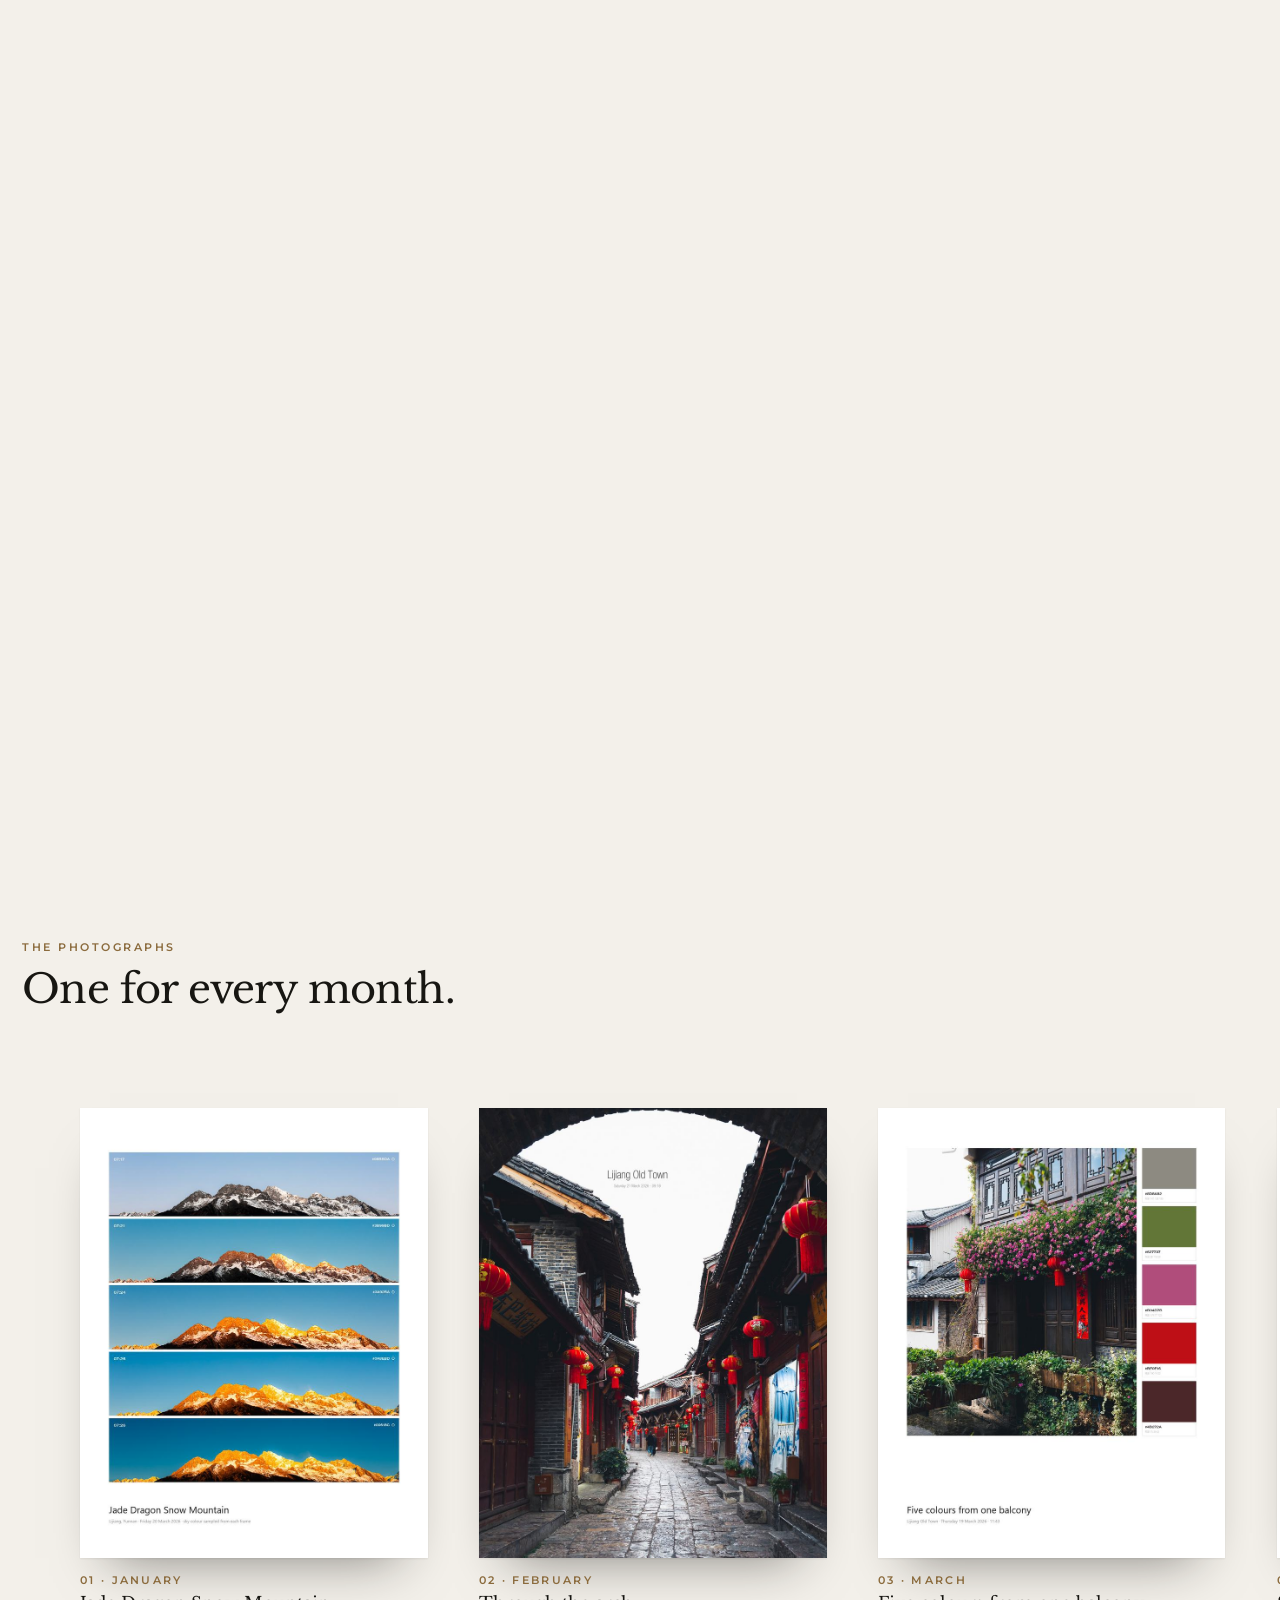
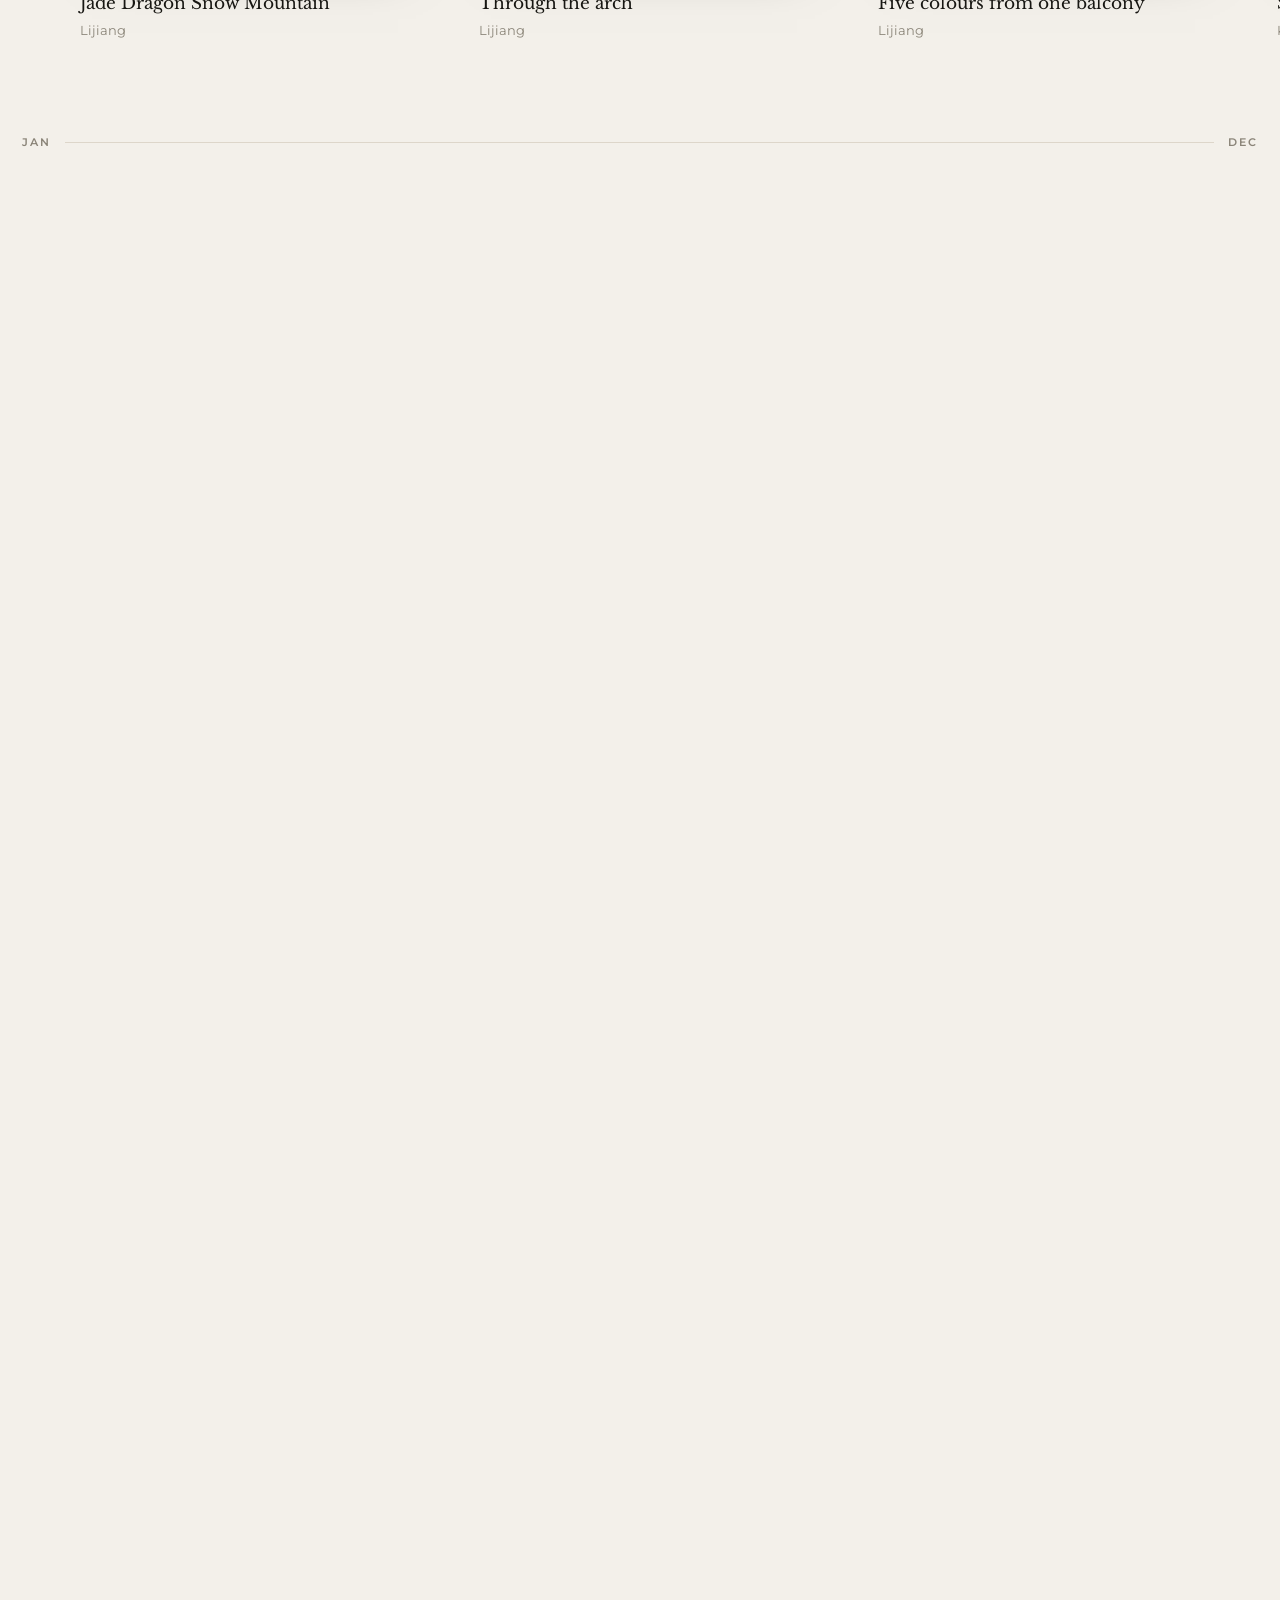
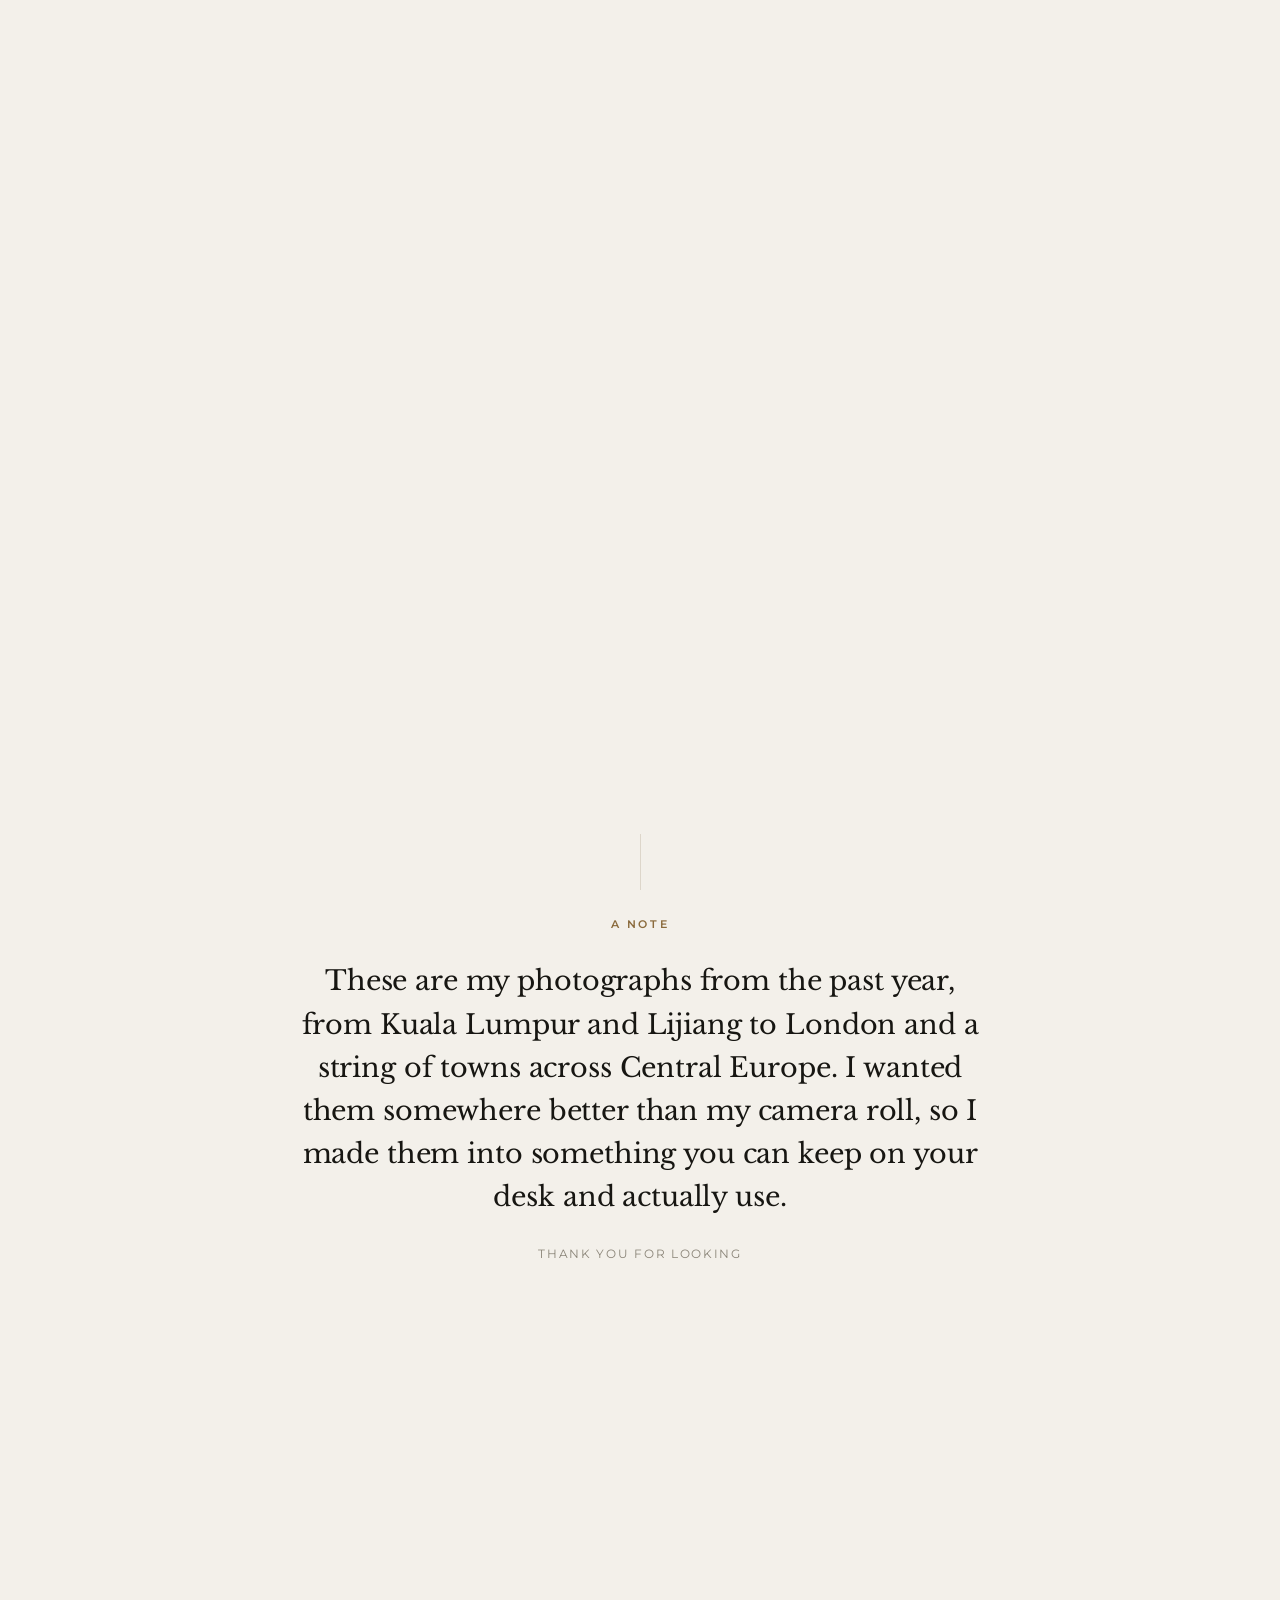
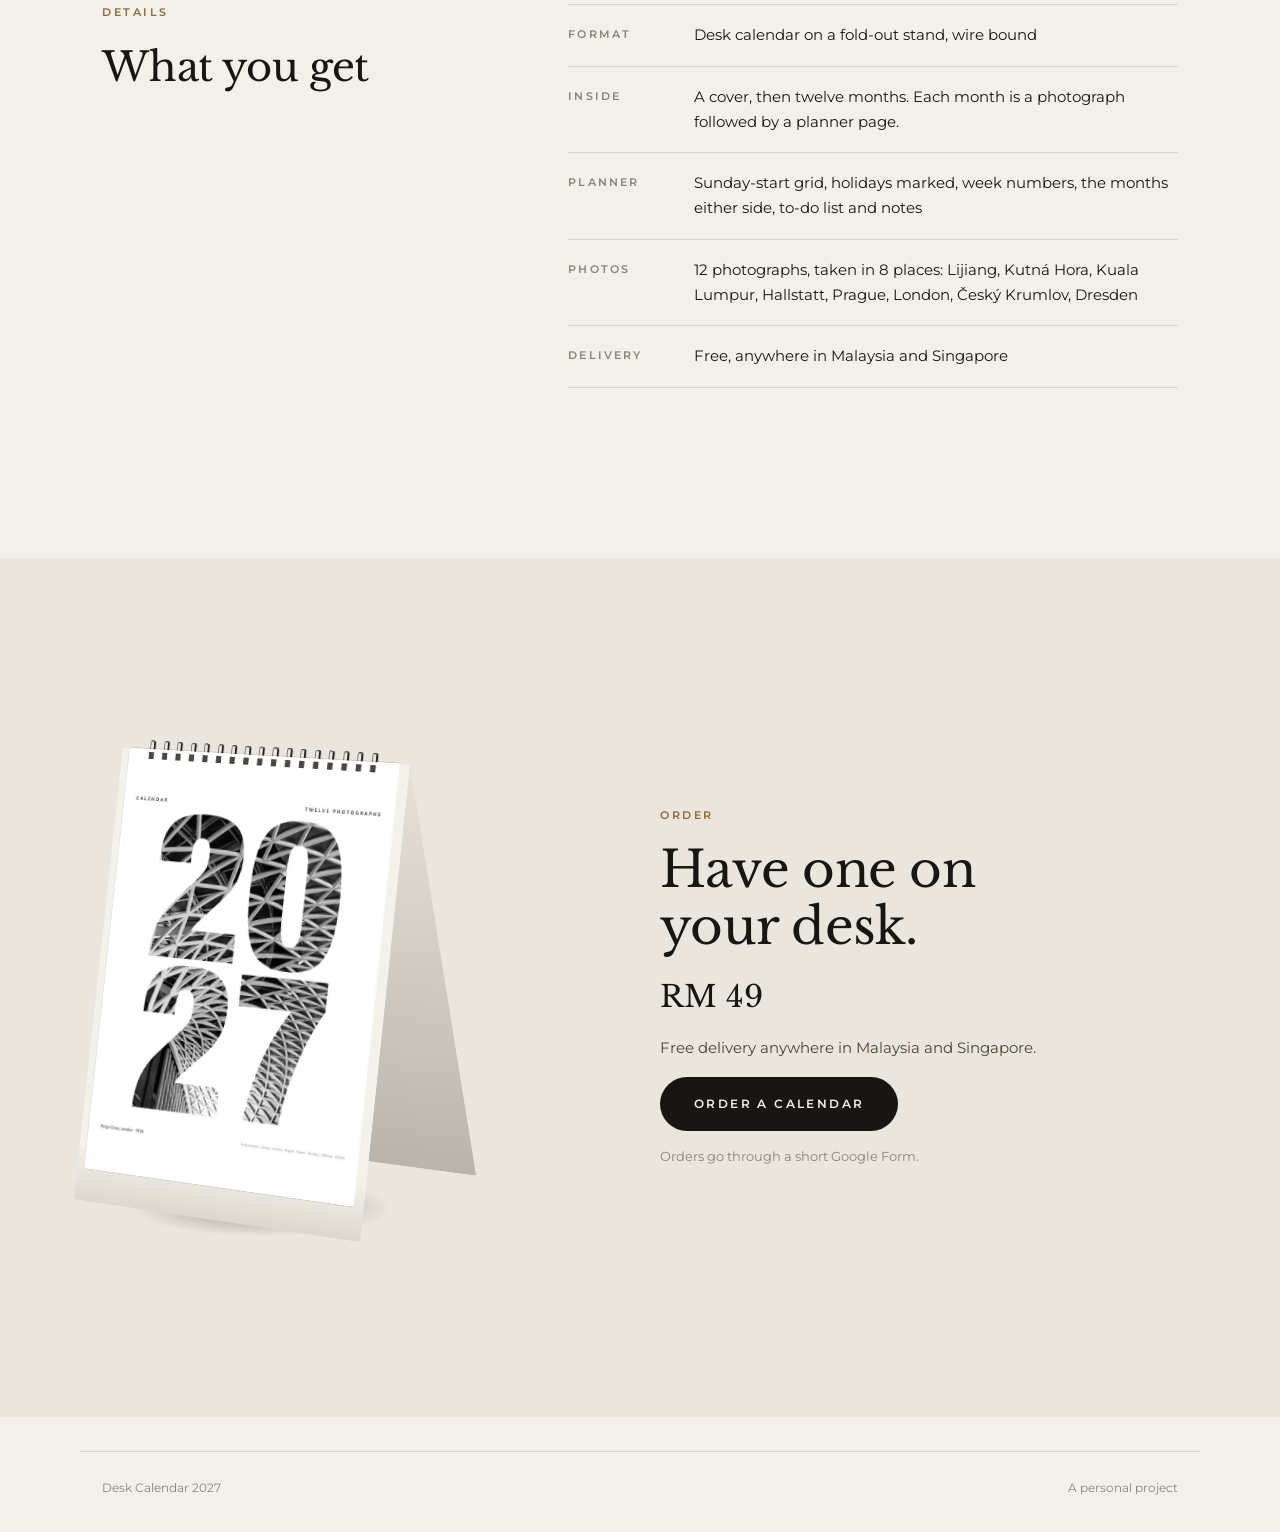
==== commit 61de9b96: "Polish Designs 3 and 4 after a second advisor review Shared system (assets/css/site.css, assets/js/s" ====
--- a/index.html
+++ b/index.html
@@ -313,7 +313,7 @@
         <div class="print"><img src="${pg.file}" width="800" height="1035" alt="${pg.title}, ${pg.place}" decoding="async"></div>
         <figcaption class="meta"><span class="mo">${String(i + 1).padStart(2, "0")} · ${CAL.MONTHS[i]}</span><span class="tt">${pg.title}</span><span class="pl">${pg.place}</span></figcaption>
       </figure>`).join("");
-    const places = [...new Set(CAL.PAGES.map(p => p.place).filter(p => !/across/i.test(p)))];
+    const places = CAL.places();
     $("#specPhotos").textContent = `12 photographs, taken in ${places.length} places: ${places.join(", ")}`;
     let travel = 0;
     function sizePhotos() {
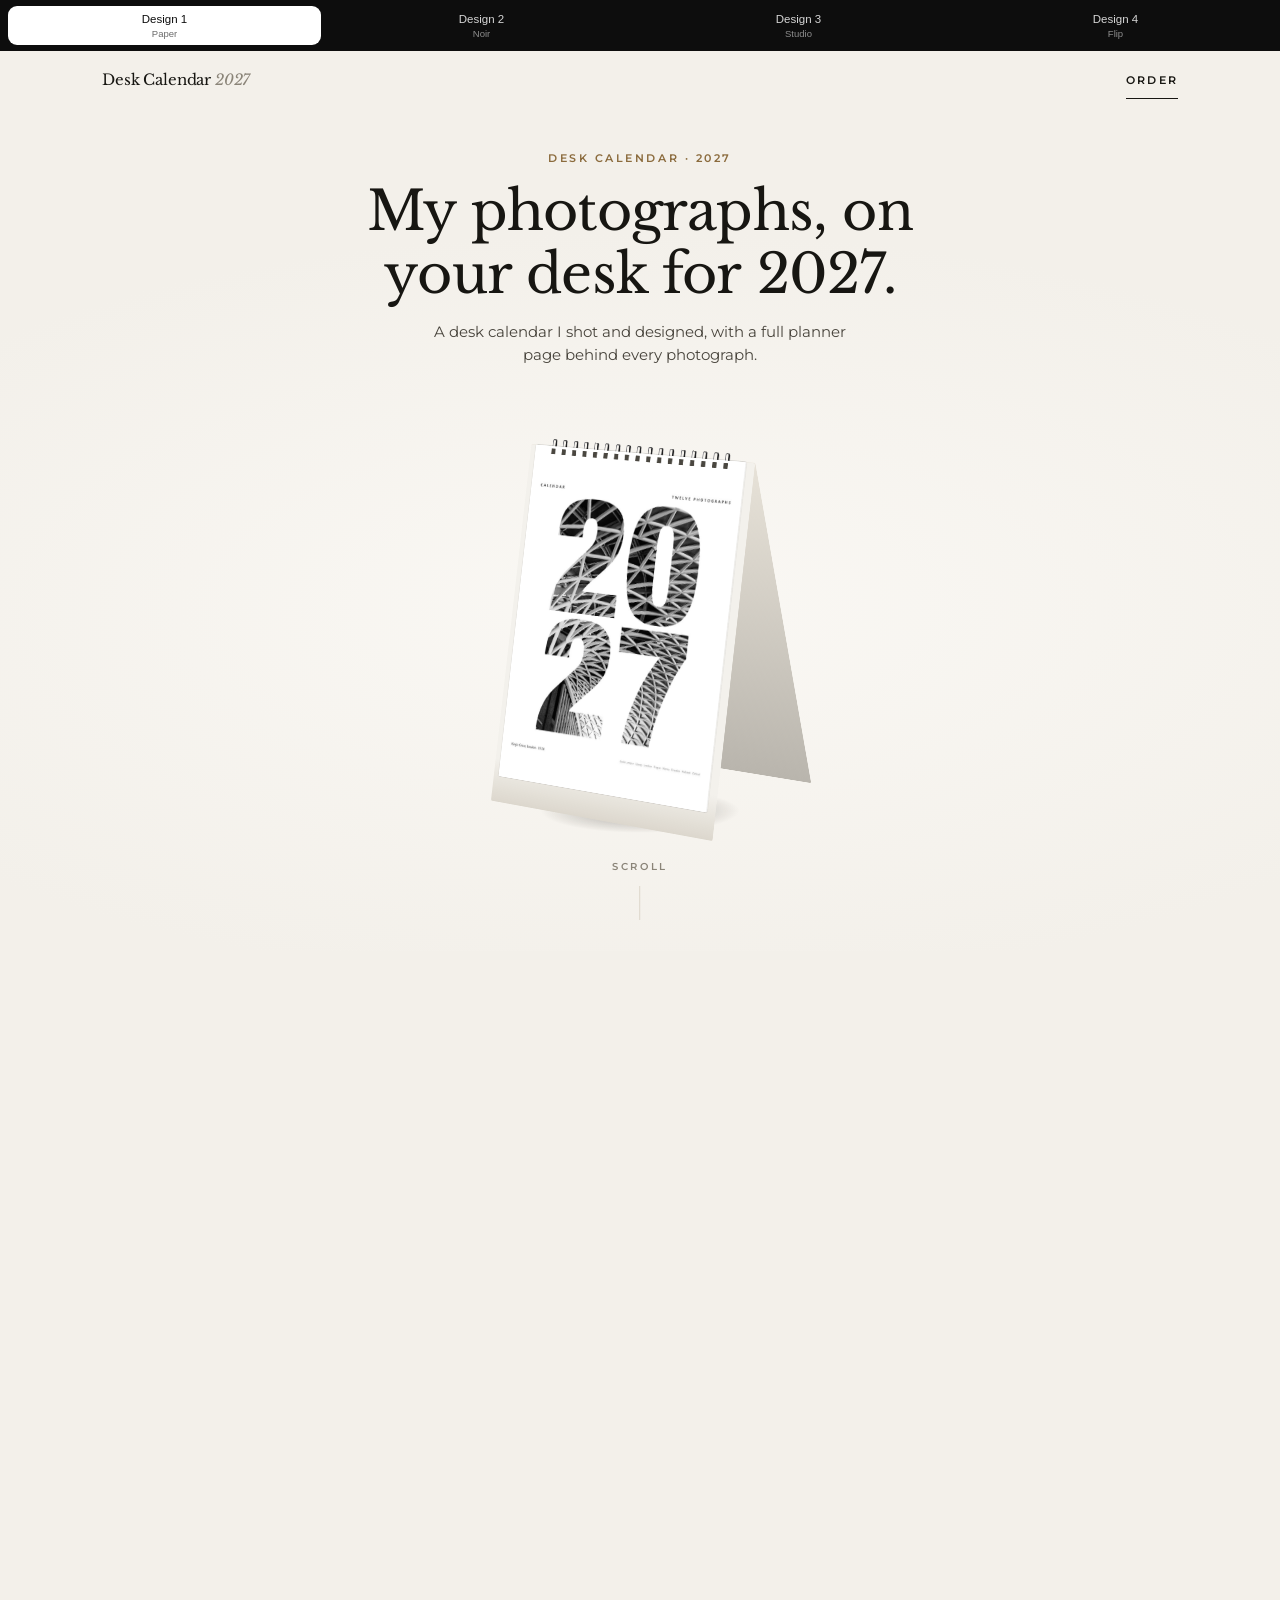
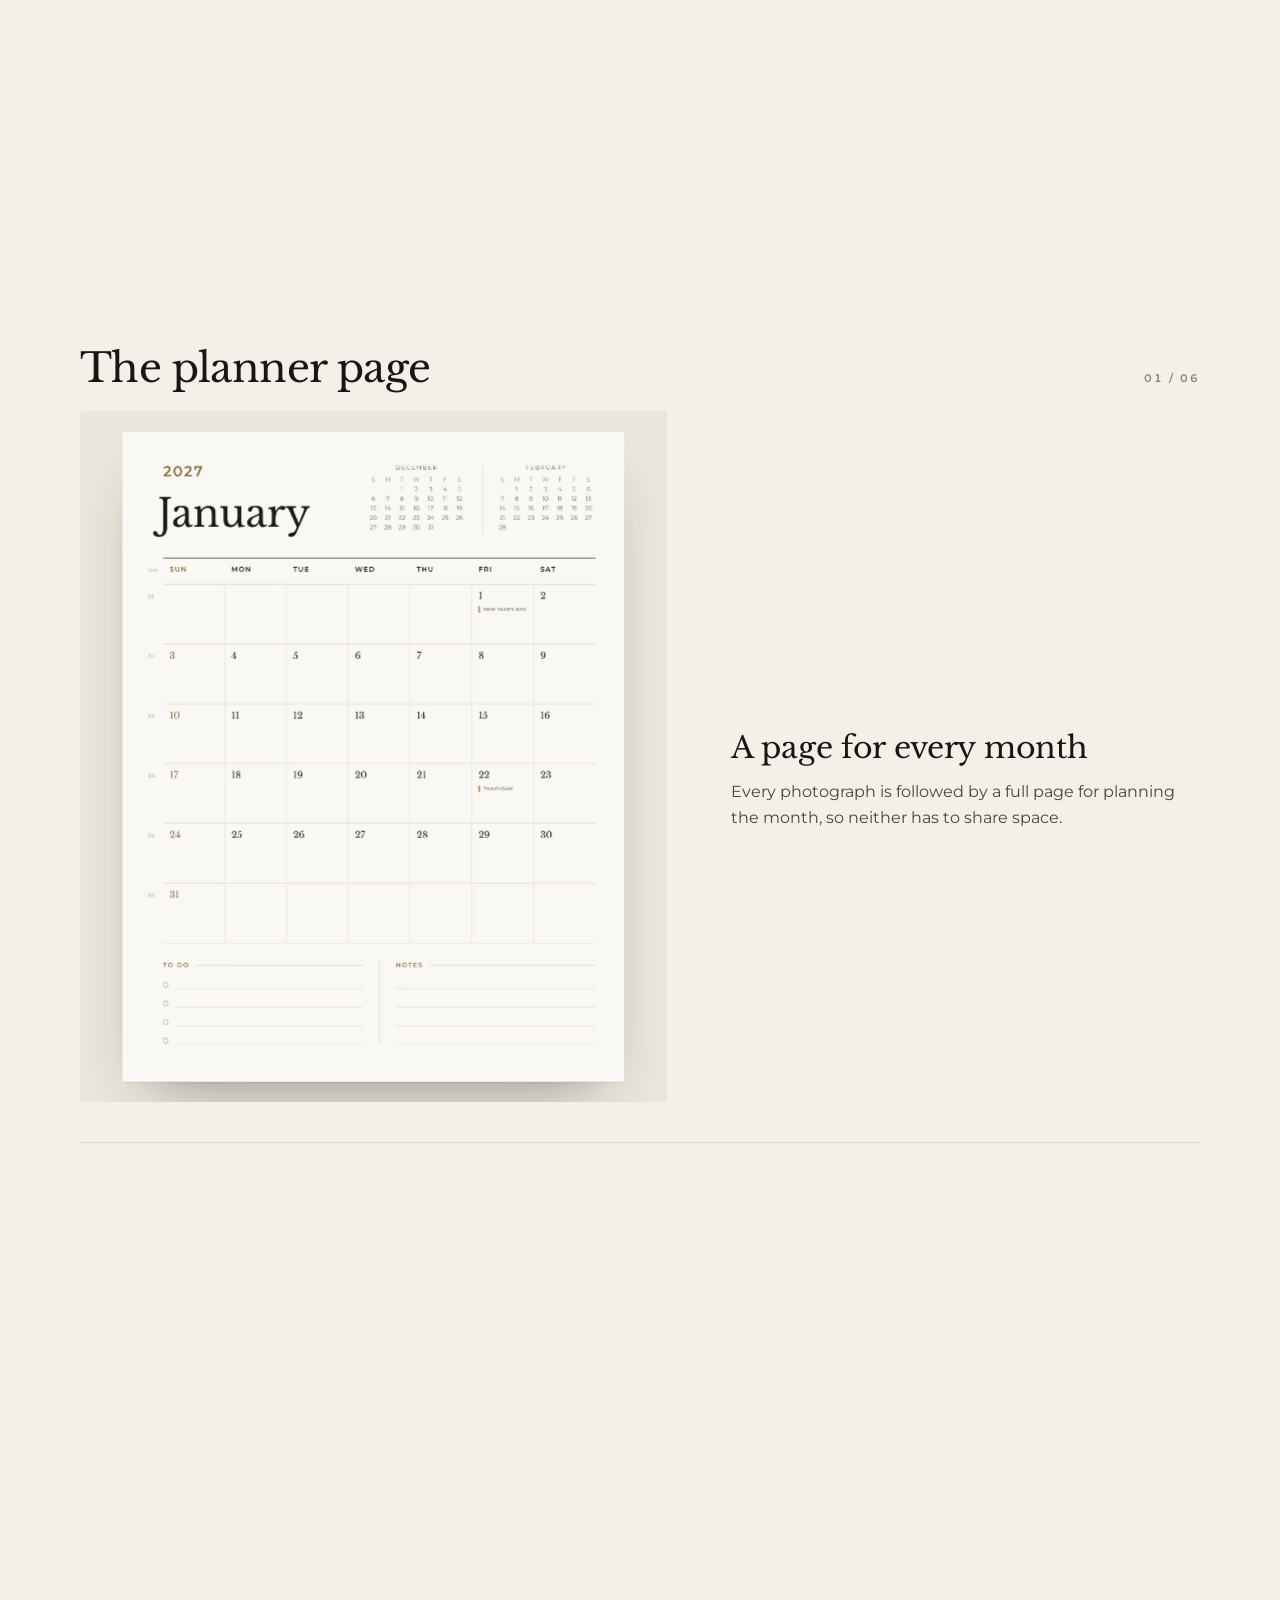
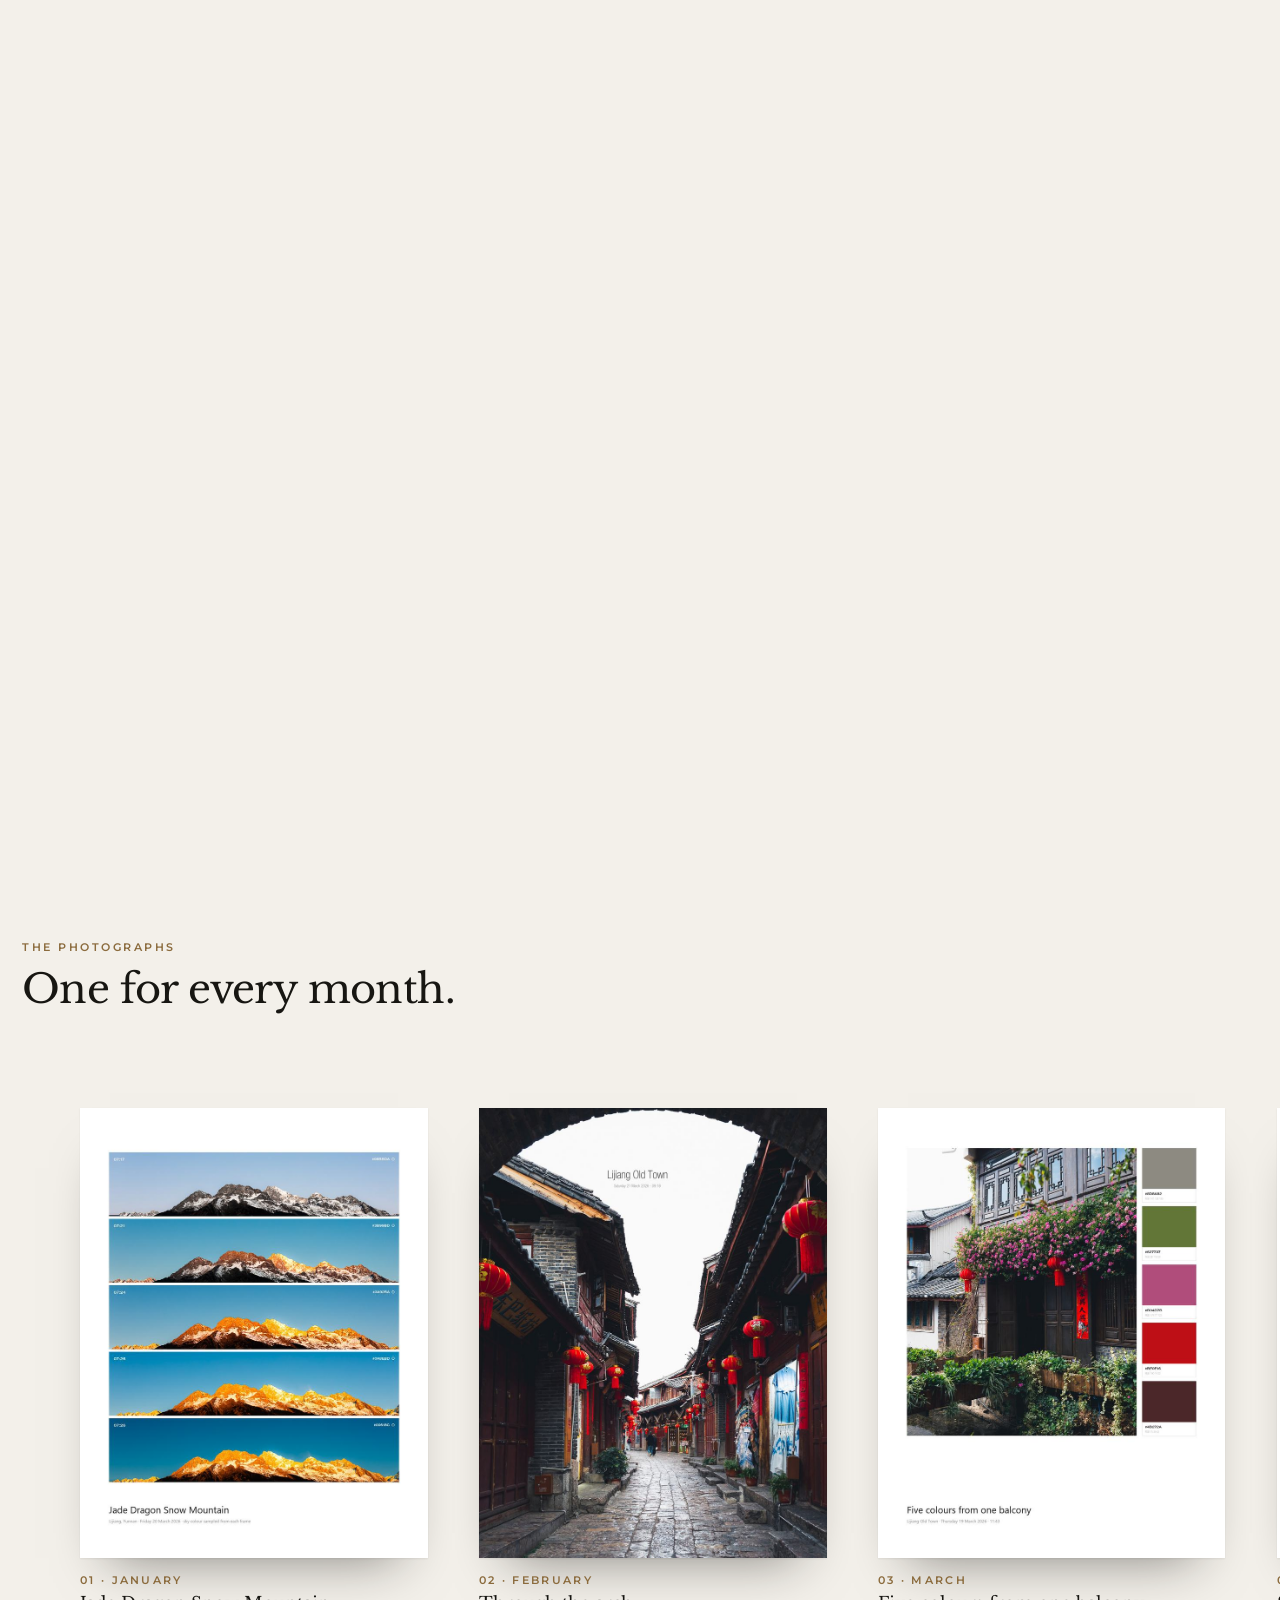
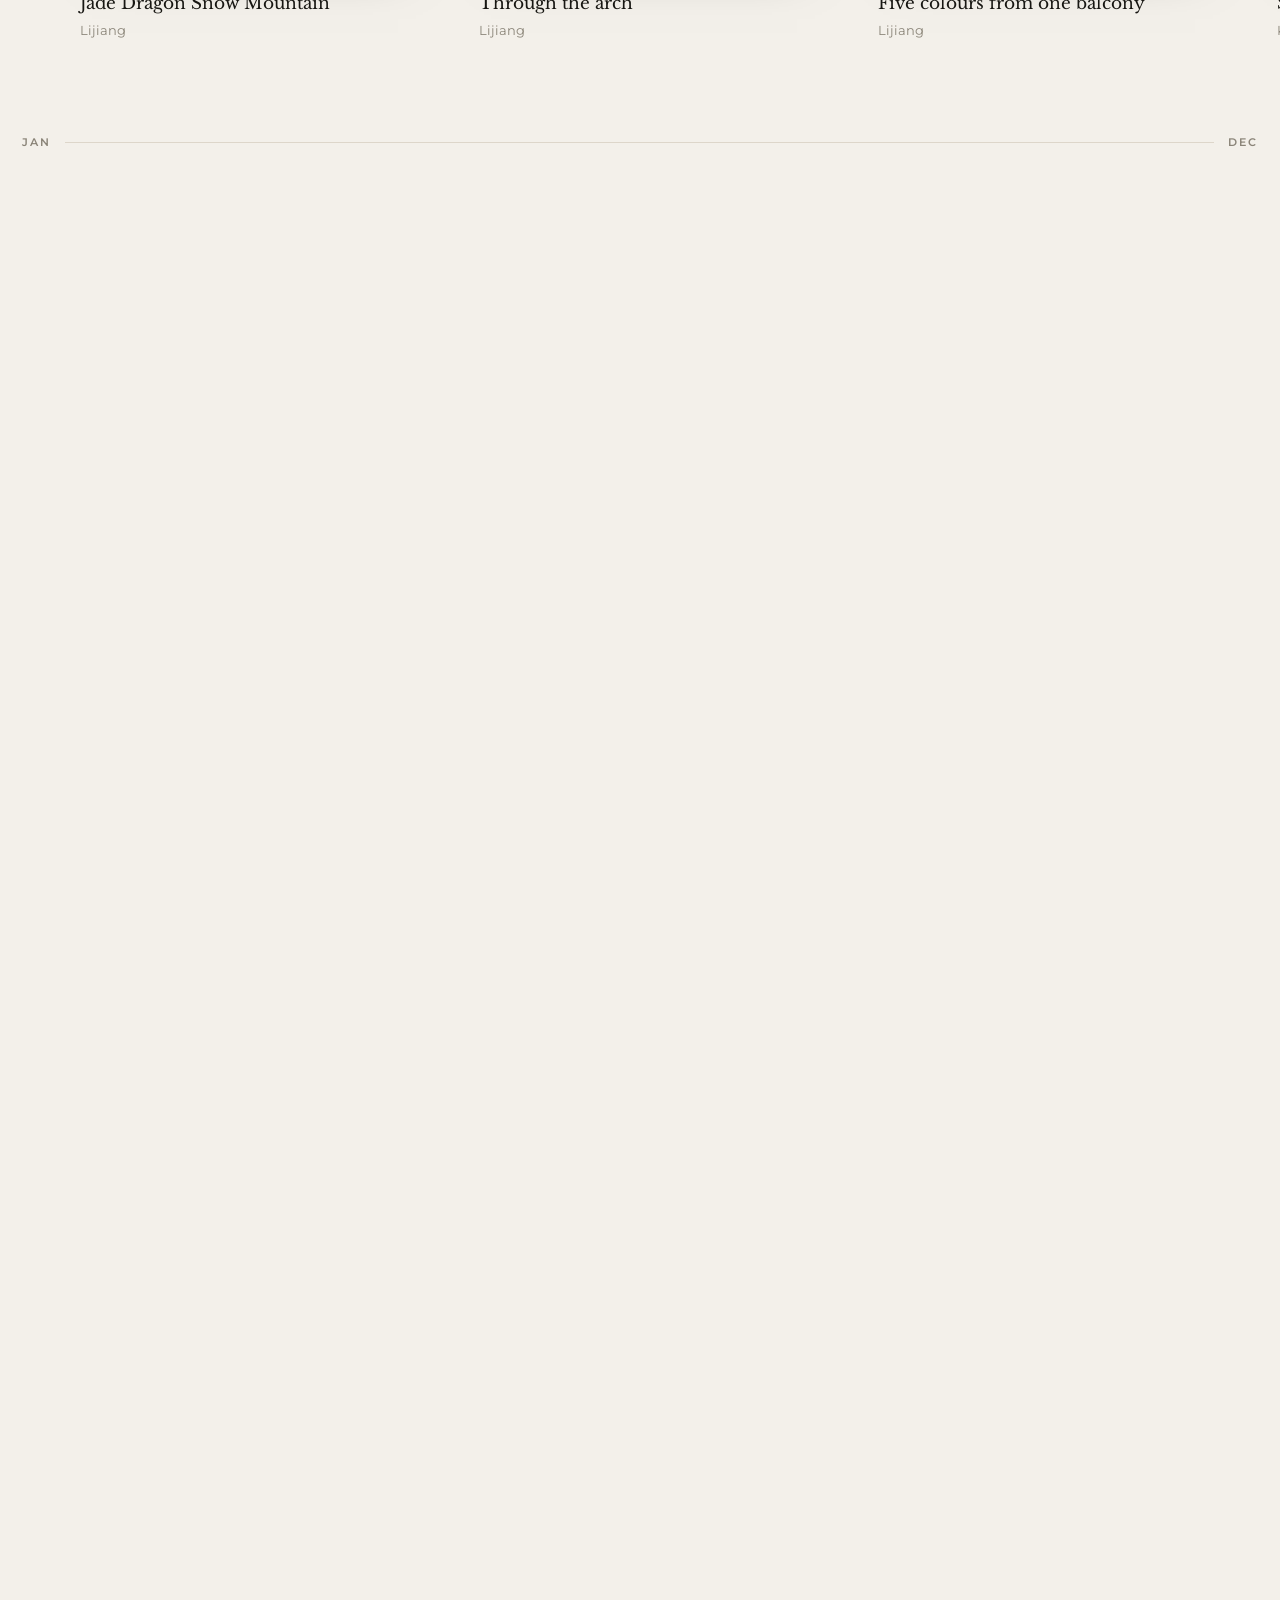
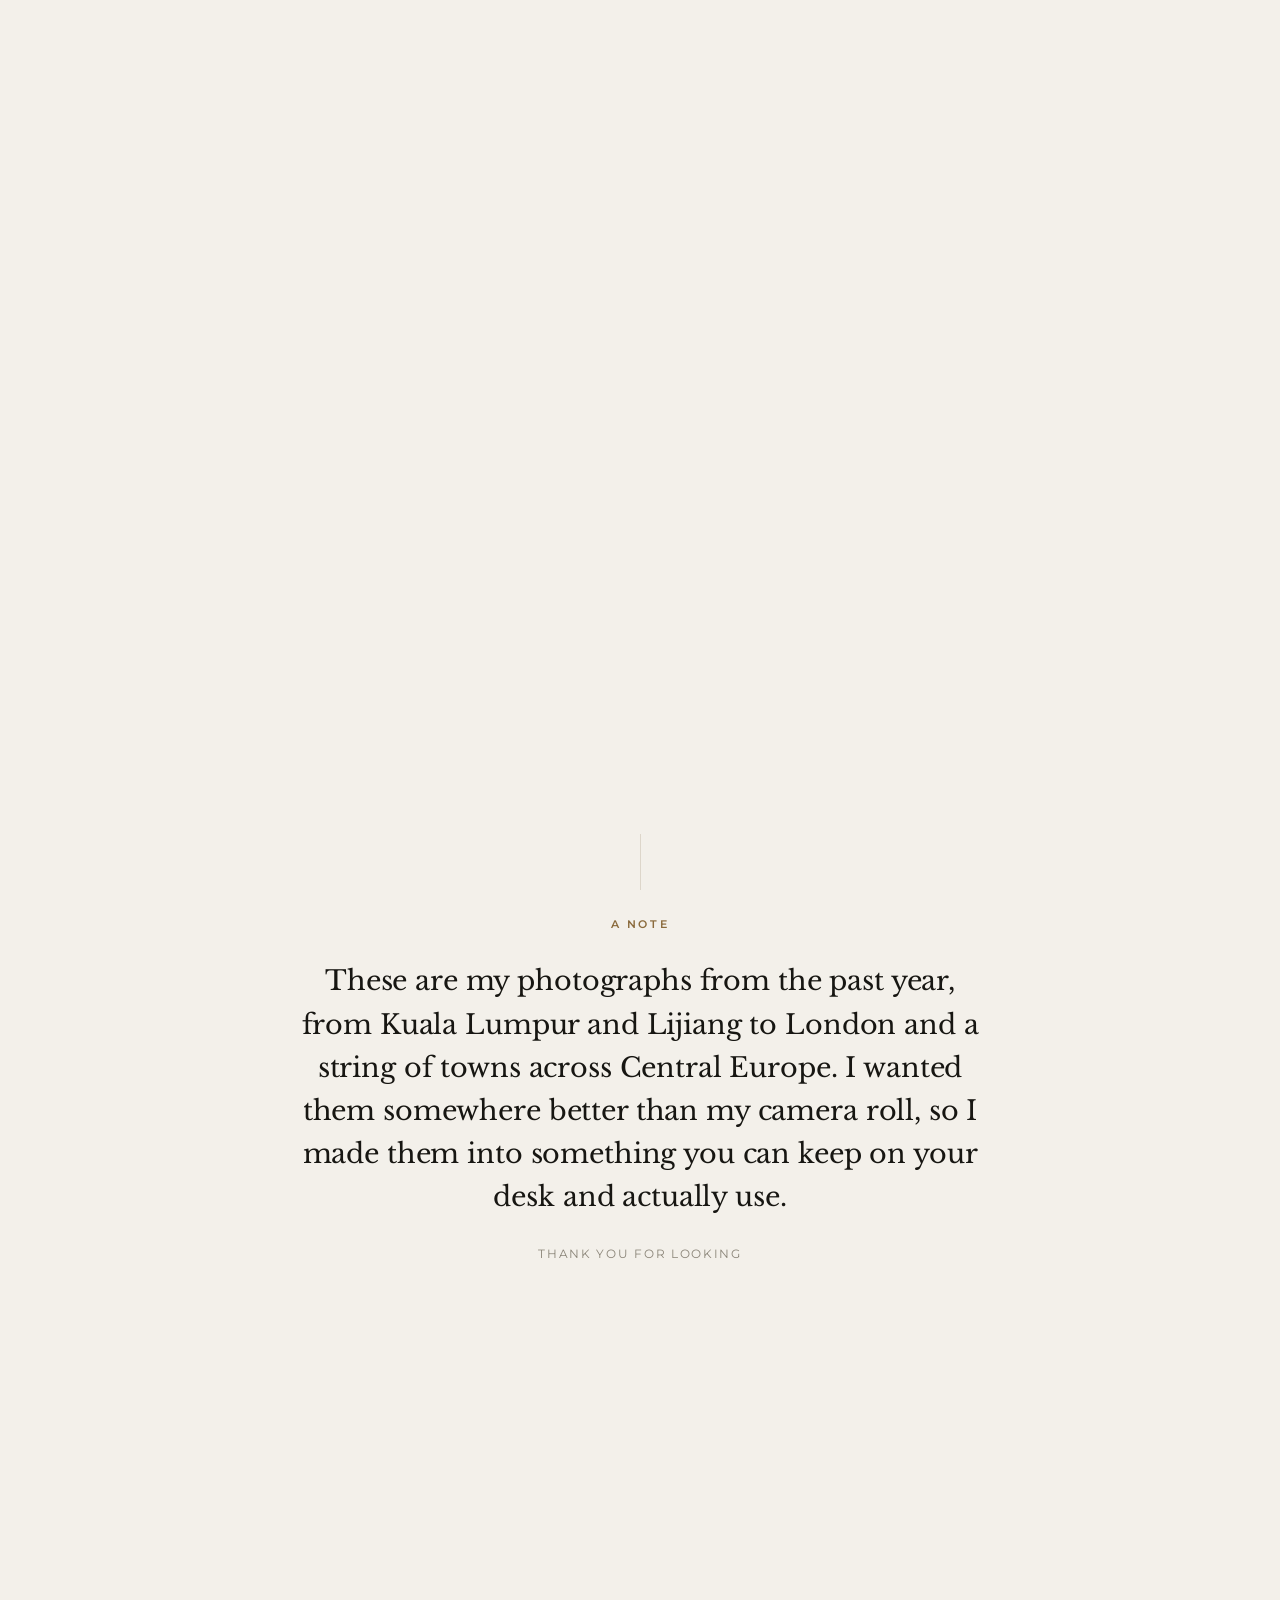
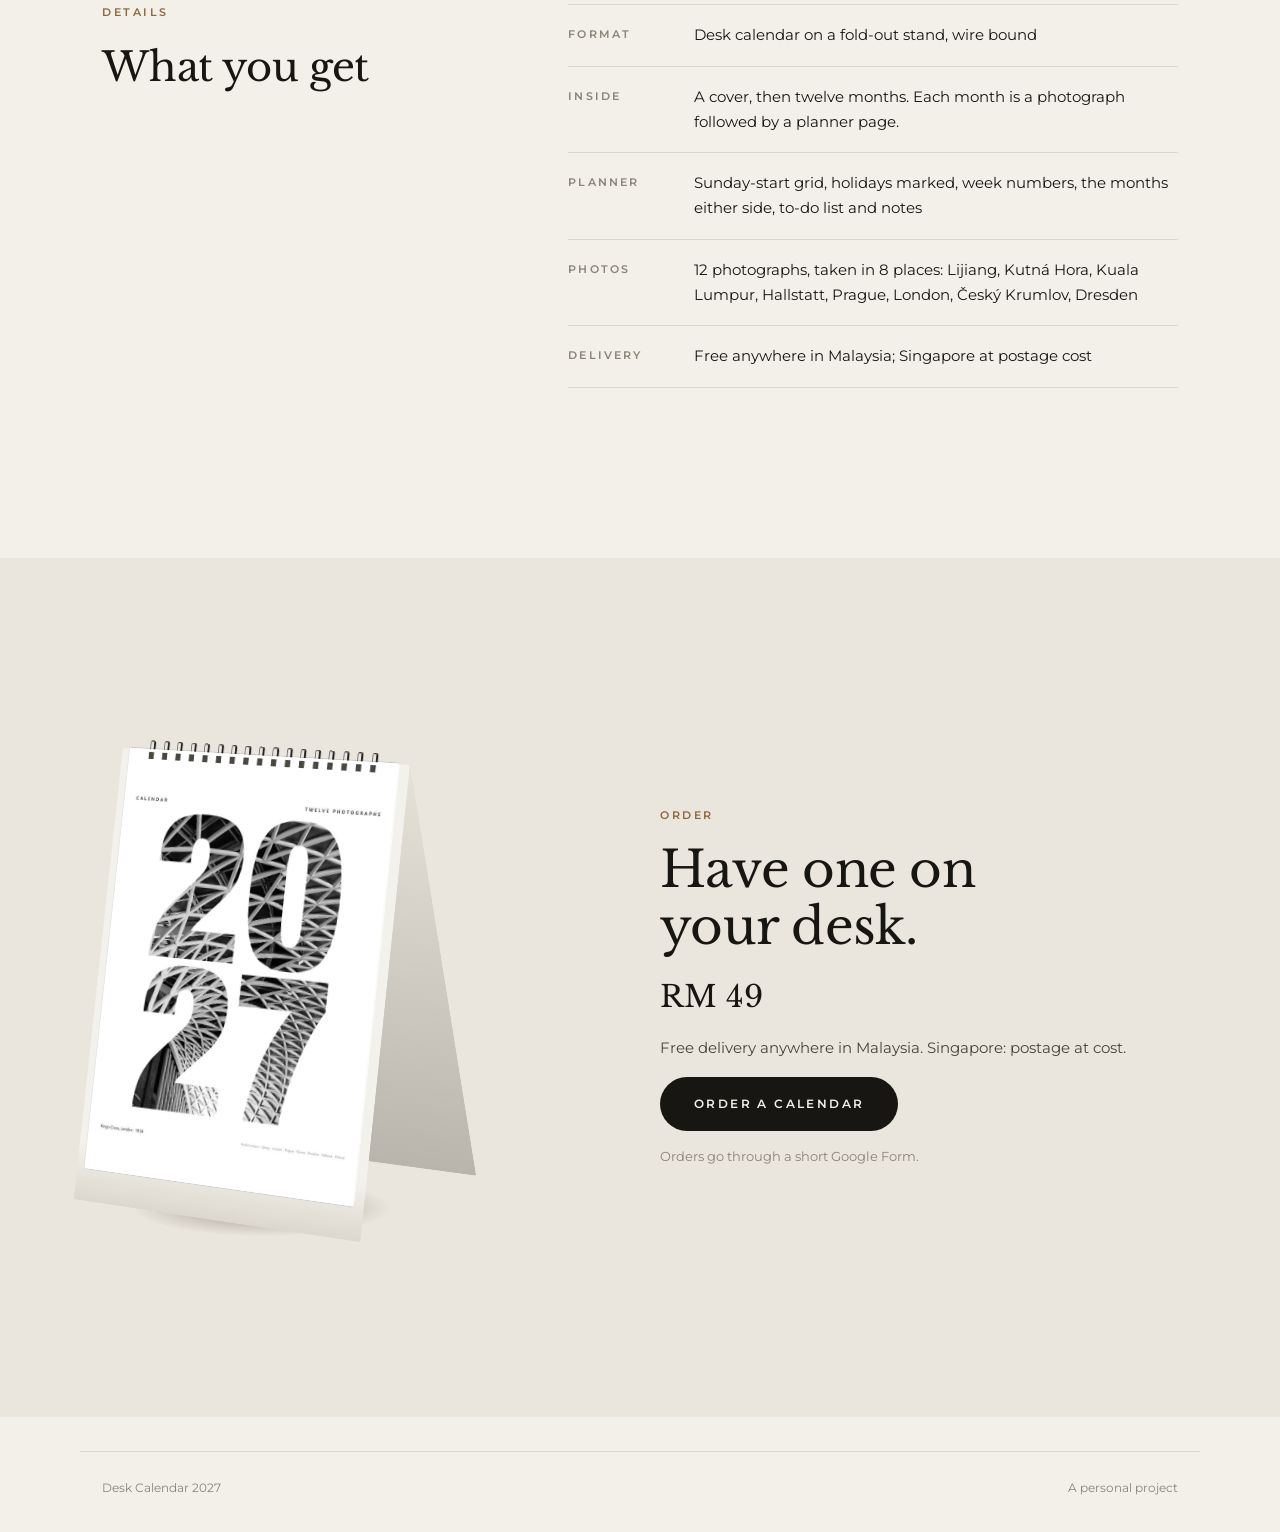
==== commit b799553d: "Drop free delivery to Singapore: postage at cost Free delivery is now Malaysia only, on all four des" ====
--- a/index.html
+++ b/index.html
@@ -4,7 +4,7 @@
   <meta charset="UTF-8">
   <meta name="viewport" content="width=device-width, initial-scale=1, viewport-fit=cover">
   <title>Desk Calendar 2027</title>
-  <meta name="description" content="A desk calendar of my photographs for 2027, with a full planner page behind every photograph. Free delivery across Malaysia and Singapore.">
+  <meta name="description" content="A desk calendar of my photographs for 2027, with a full planner page behind every photograph. Free delivery anywhere in Malaysia.">
   <meta name="theme-color" content="#f3f0ea">
   <!-- Link previews: replace the relative image path with the full https:// address once the domain is live. -->
   <meta property="og:title" content="Desk Calendar 2027">
@@ -231,7 +231,7 @@
           <div><dt>Inside</dt><dd>A cover, then twelve months. Each month is a photograph followed by a planner page.</dd></div>
           <div><dt>Planner</dt><dd>Sunday-start grid, holidays marked, week numbers, the months either side, to-do list and notes</dd></div>
           <div><dt>Photos</dt><dd id="specPhotos">12 photographs</dd></div>
-          <div><dt>Delivery</dt><dd>Free, anywhere in Malaysia and Singapore</dd></div>
+          <div><dt>Delivery</dt><dd>Free anywhere in Malaysia; Singapore at postage cost</dd></div>
         </dl>
       </div>
     </section>
@@ -243,7 +243,7 @@
           <p class="eyebrow" data-reveal>Order</p>
           <h2 data-reveal>Have one on your desk.</h2>
           <p class="price" data-reveal>RM 49</p>
-          <p class="ship" data-reveal>Free delivery anywhere in Malaysia and Singapore.</p>
+          <p class="ship" data-reveal>Free delivery anywhere in Malaysia. Singapore: postage at cost.</p>
           <a class="btn" href="#order" data-order="final" data-reveal>Order a calendar</a>
           <p class="fine" data-reveal>Orders go through a short Google Form.</p>
         </div>
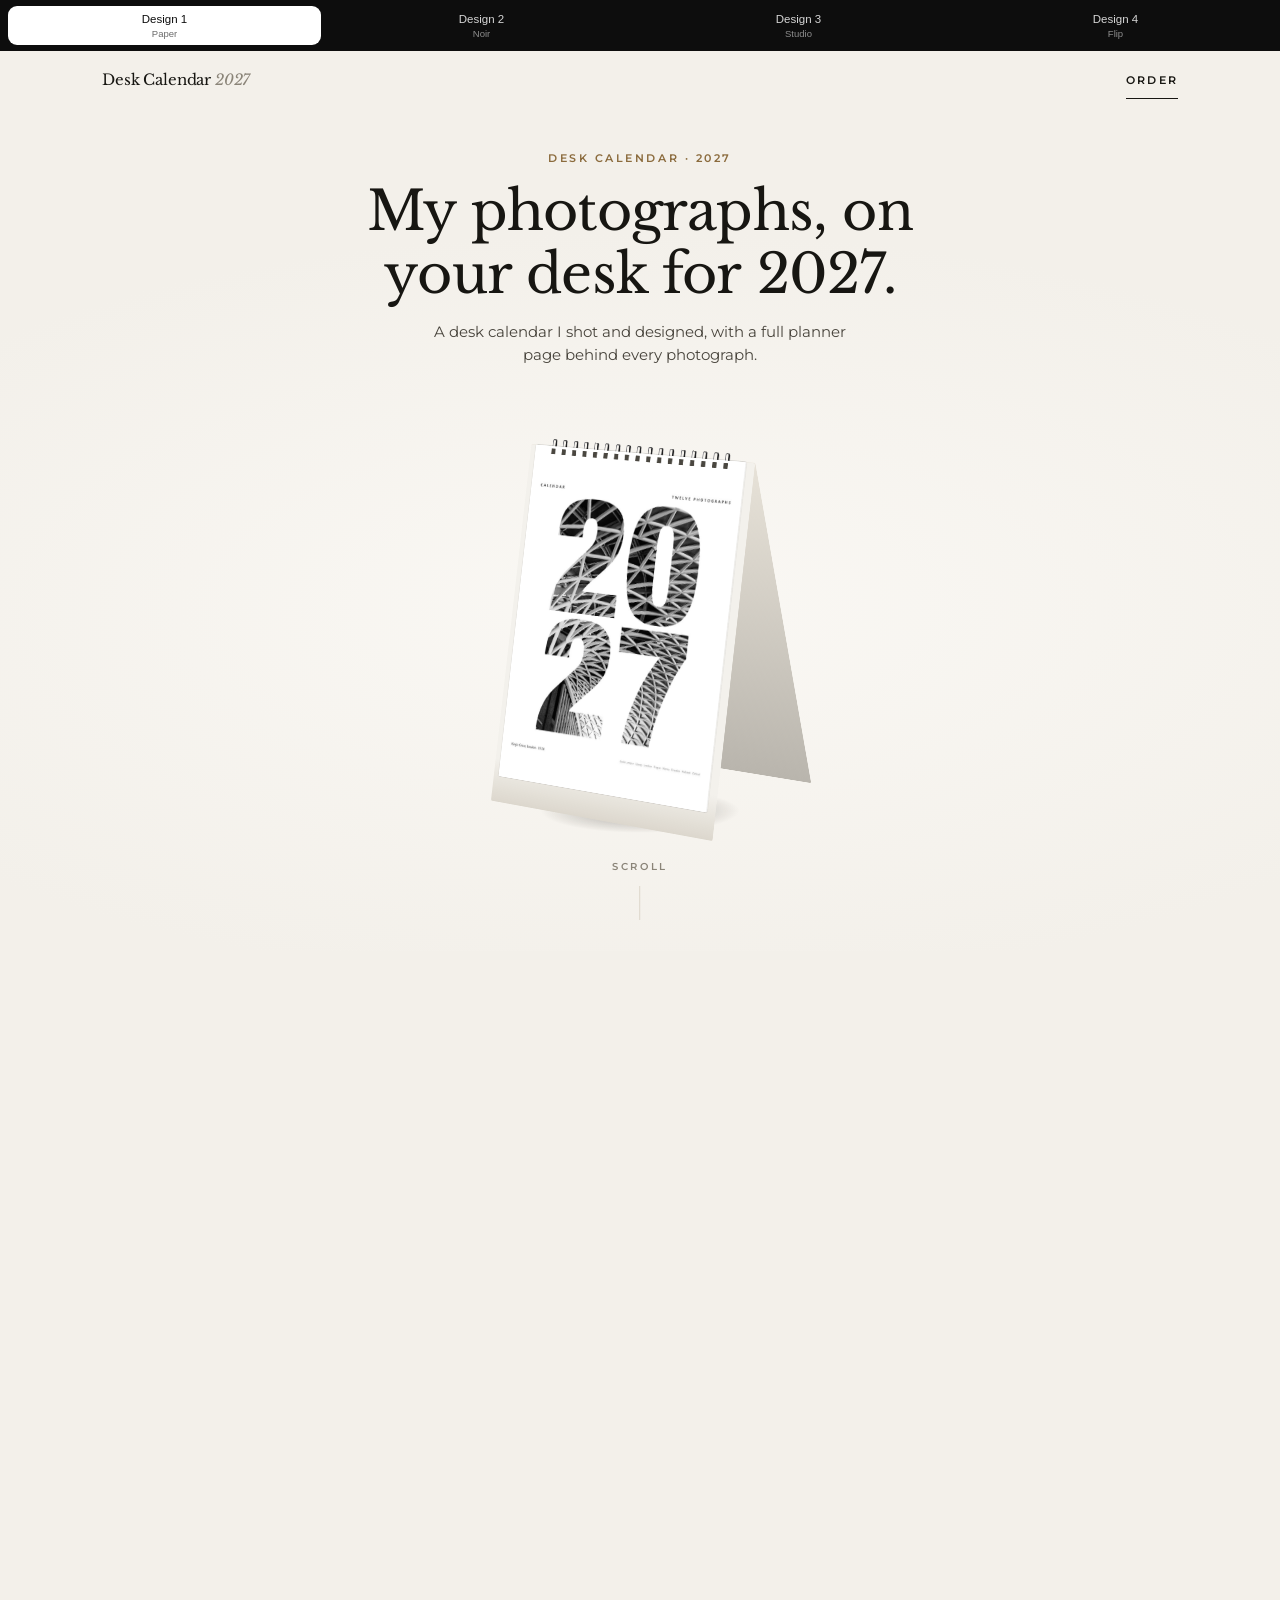
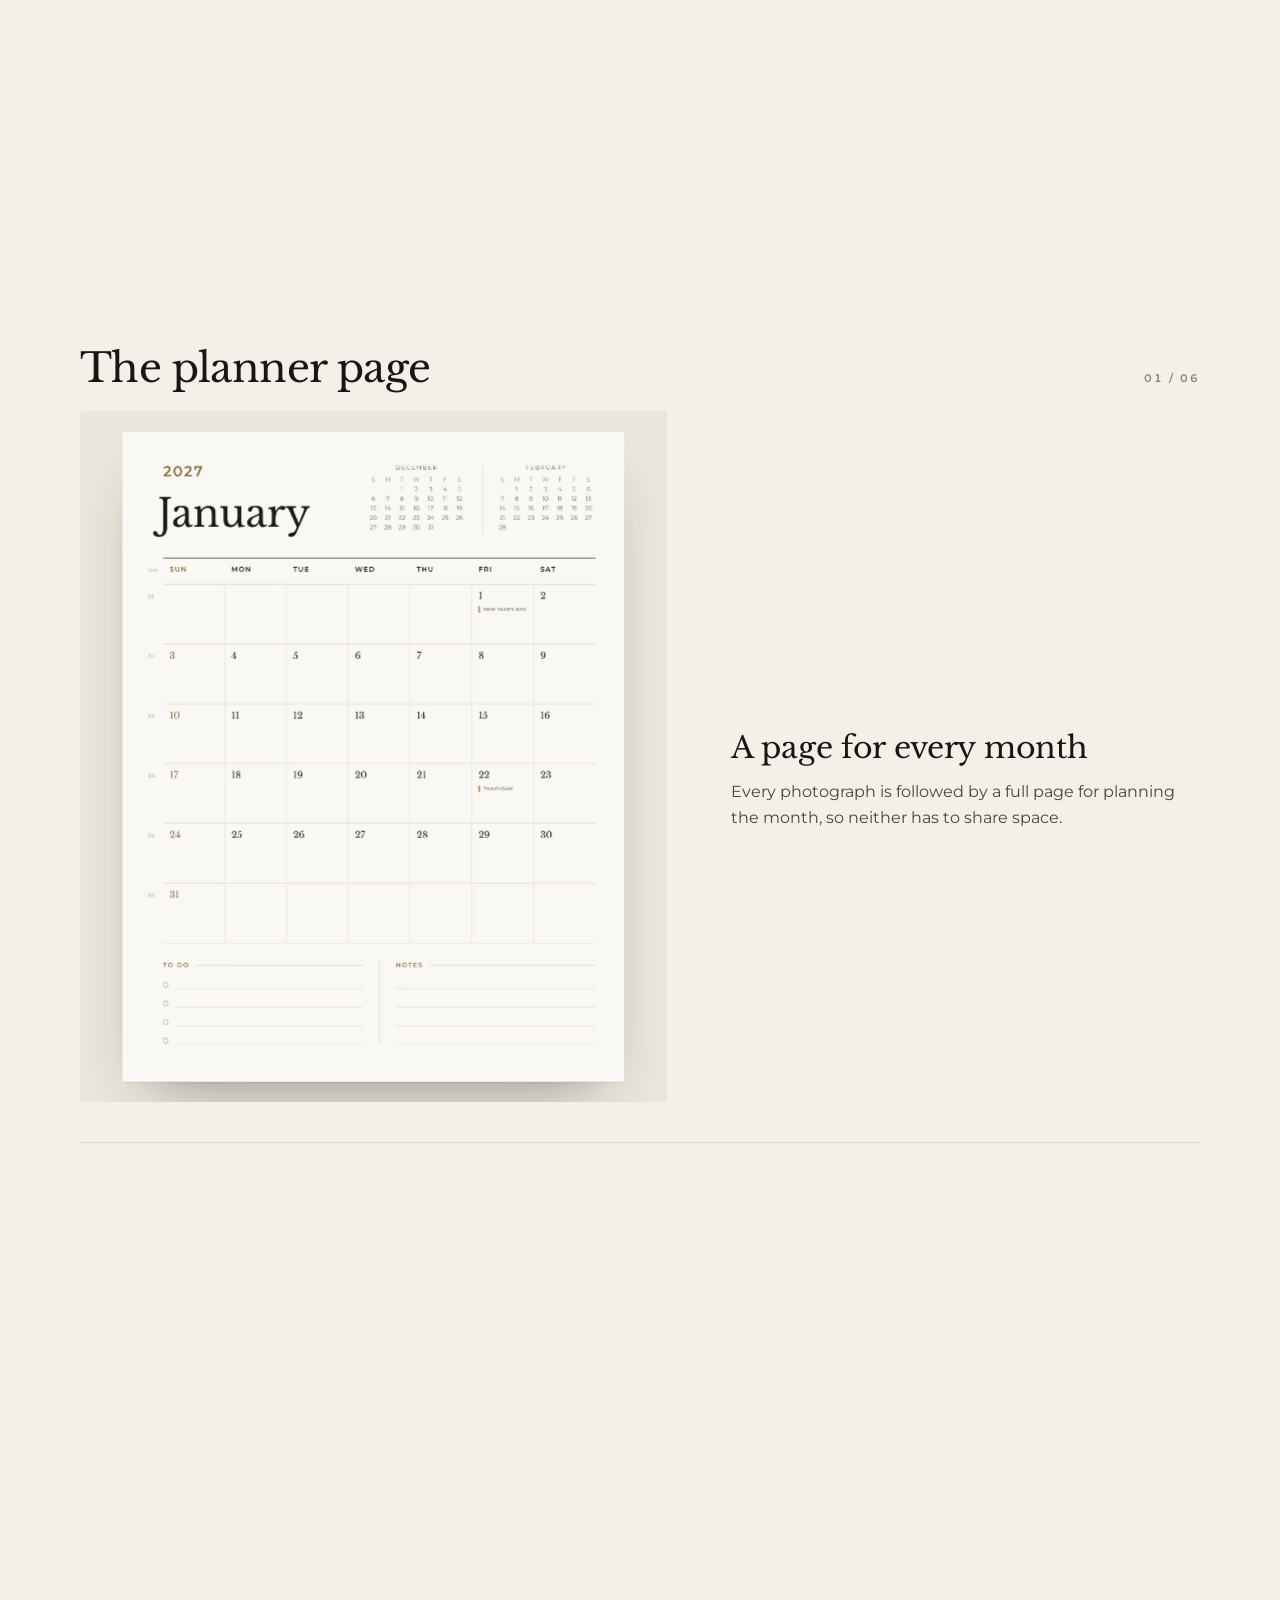
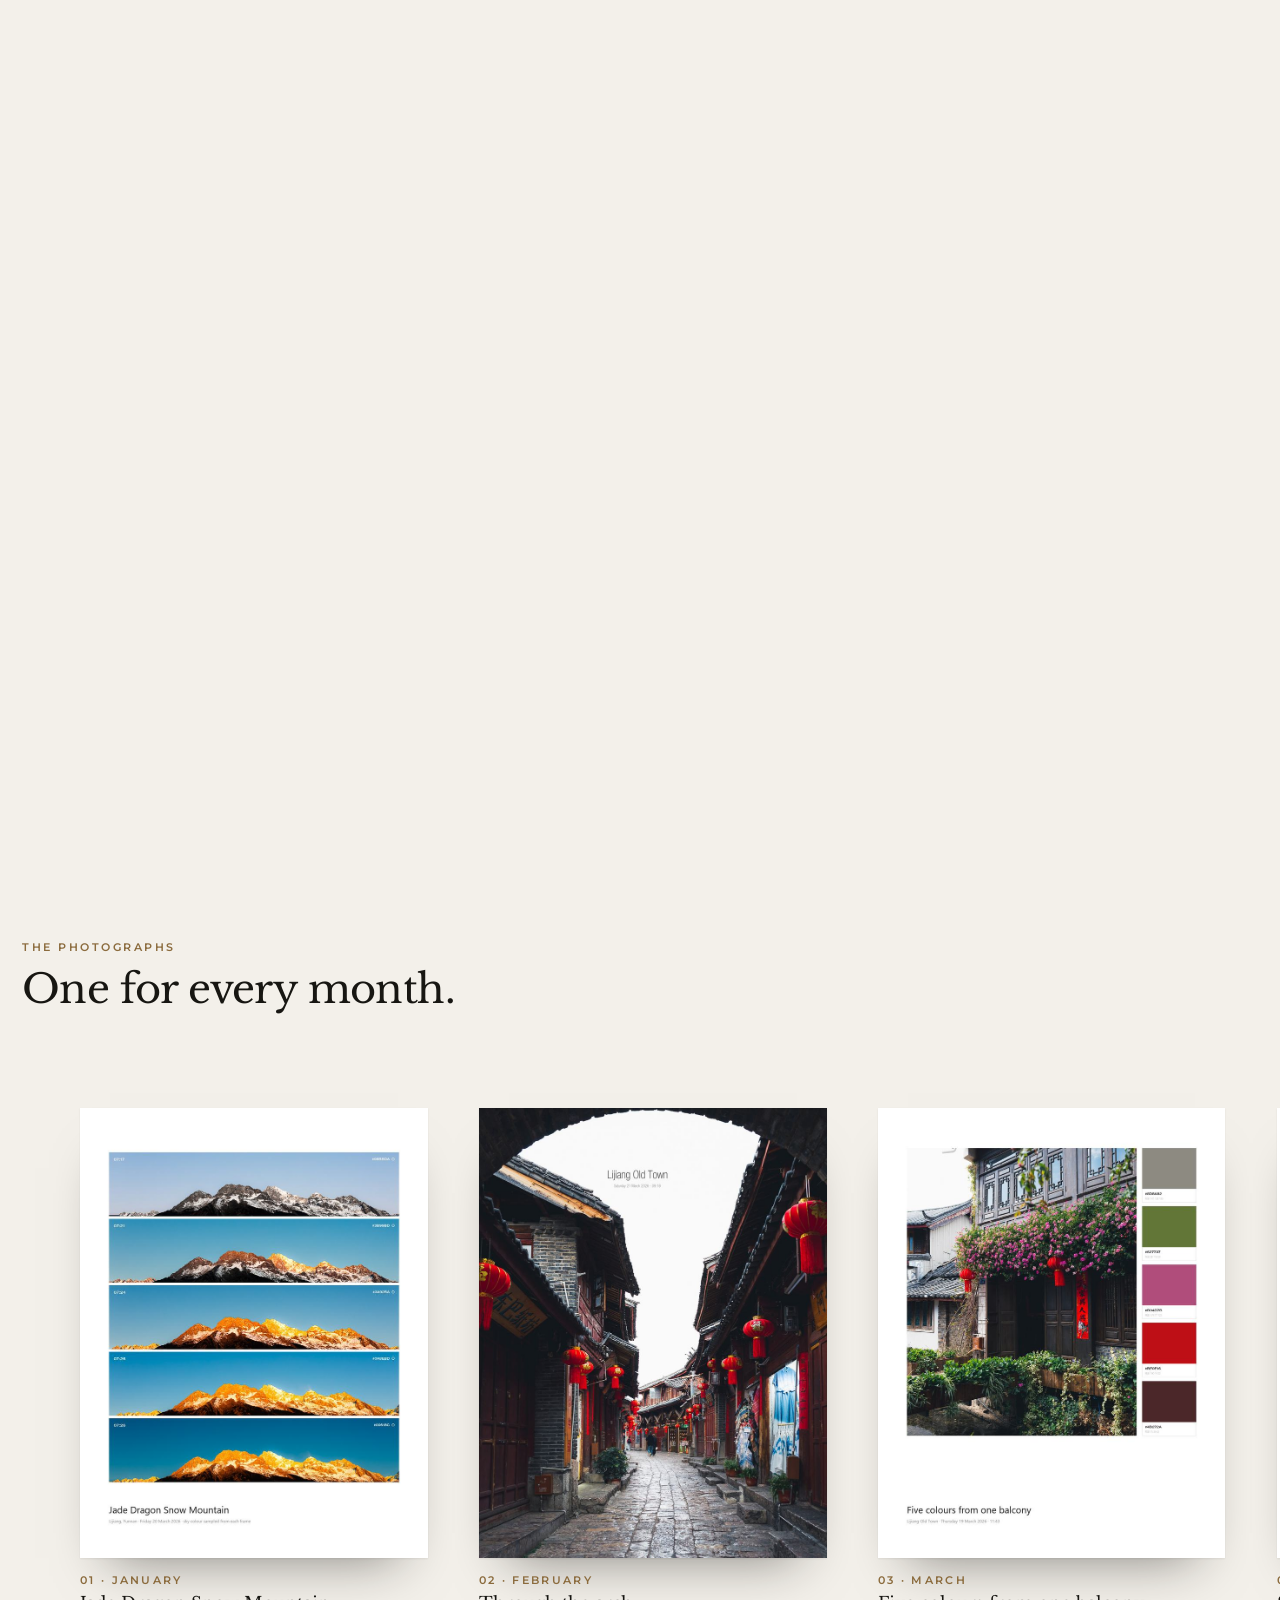
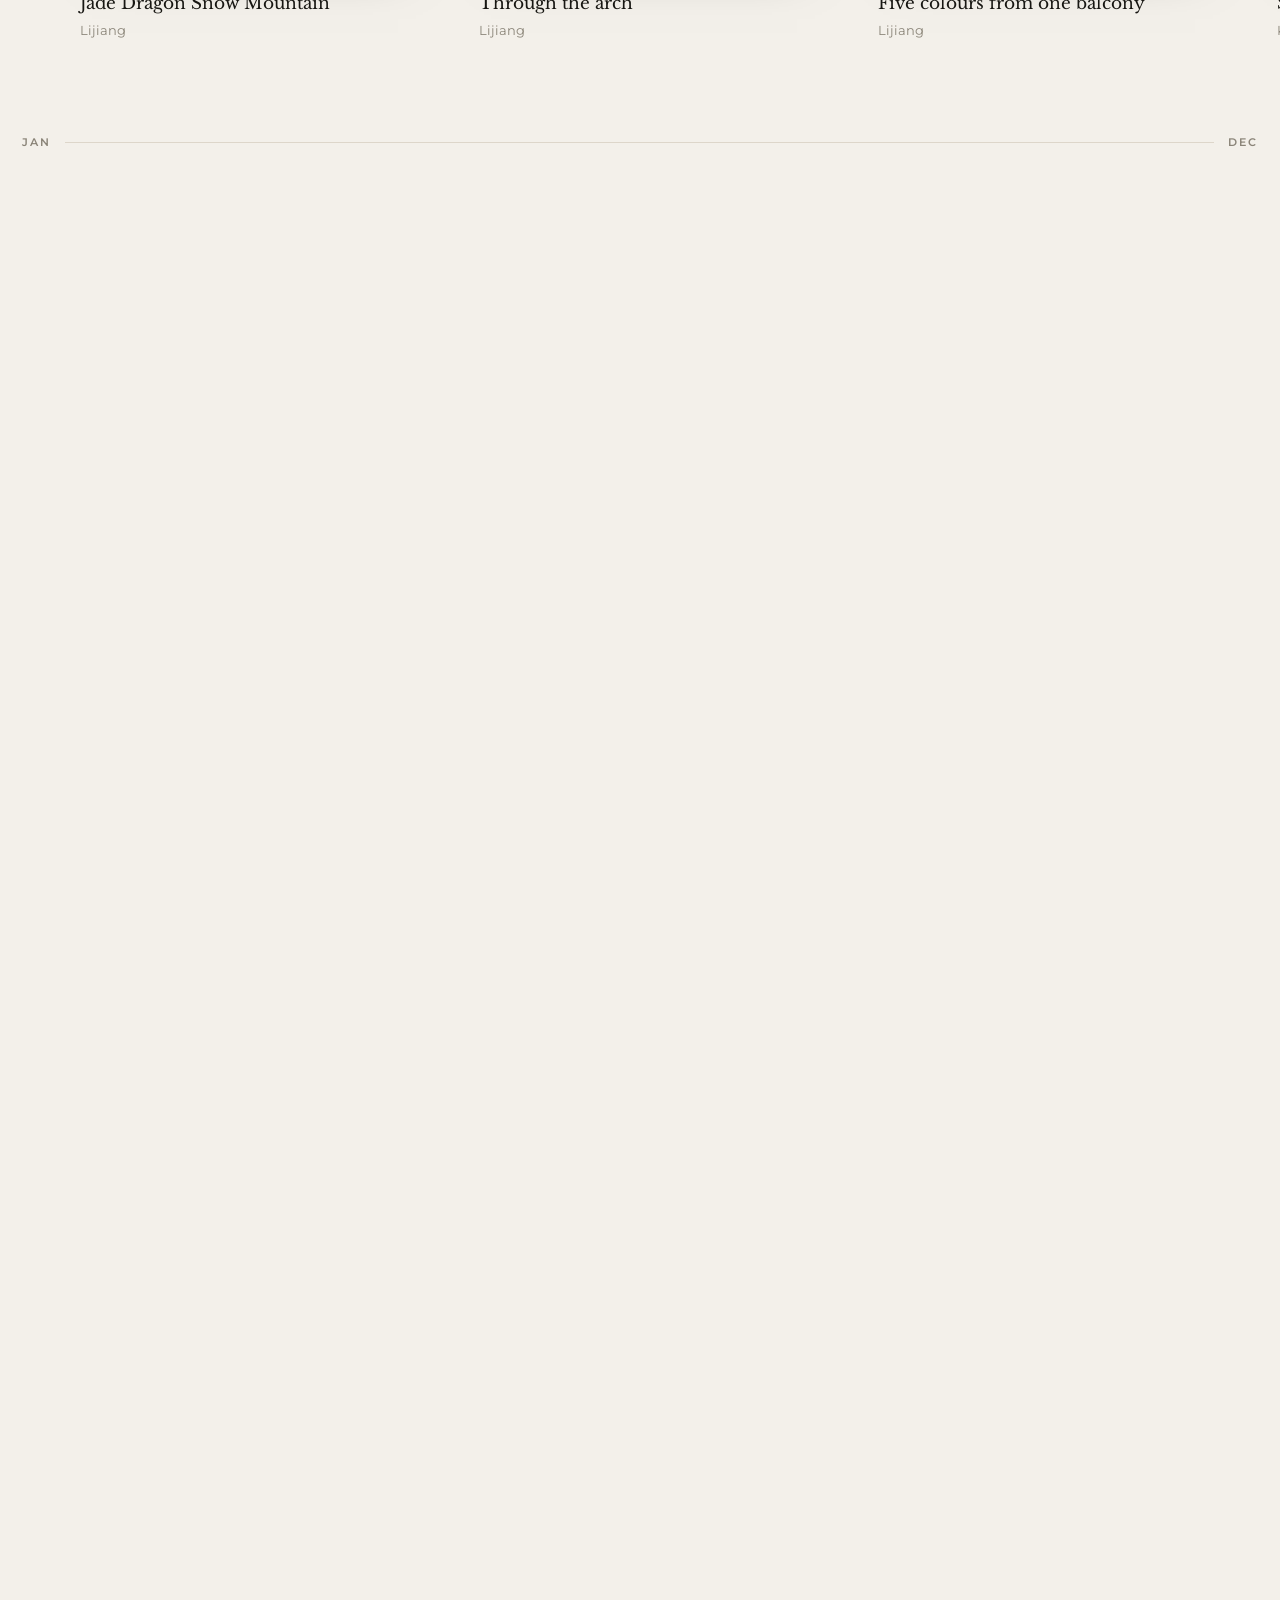
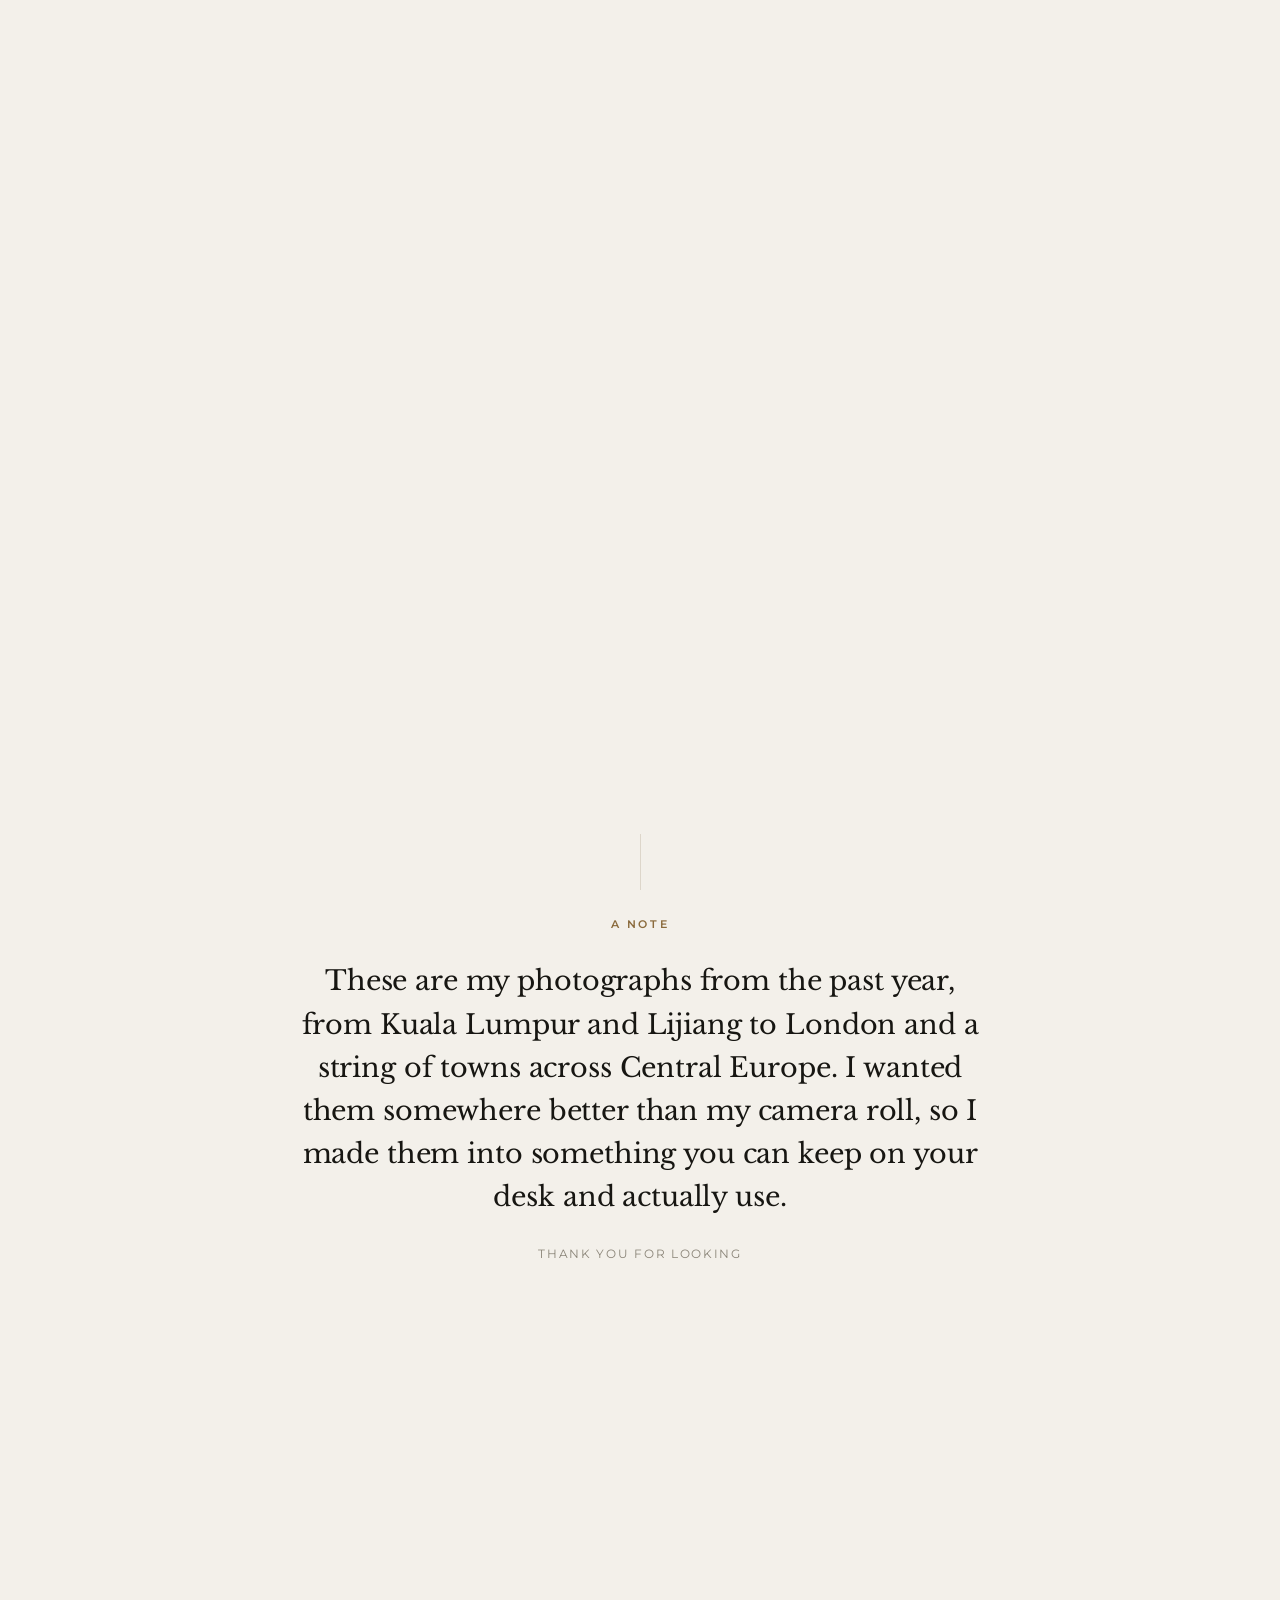
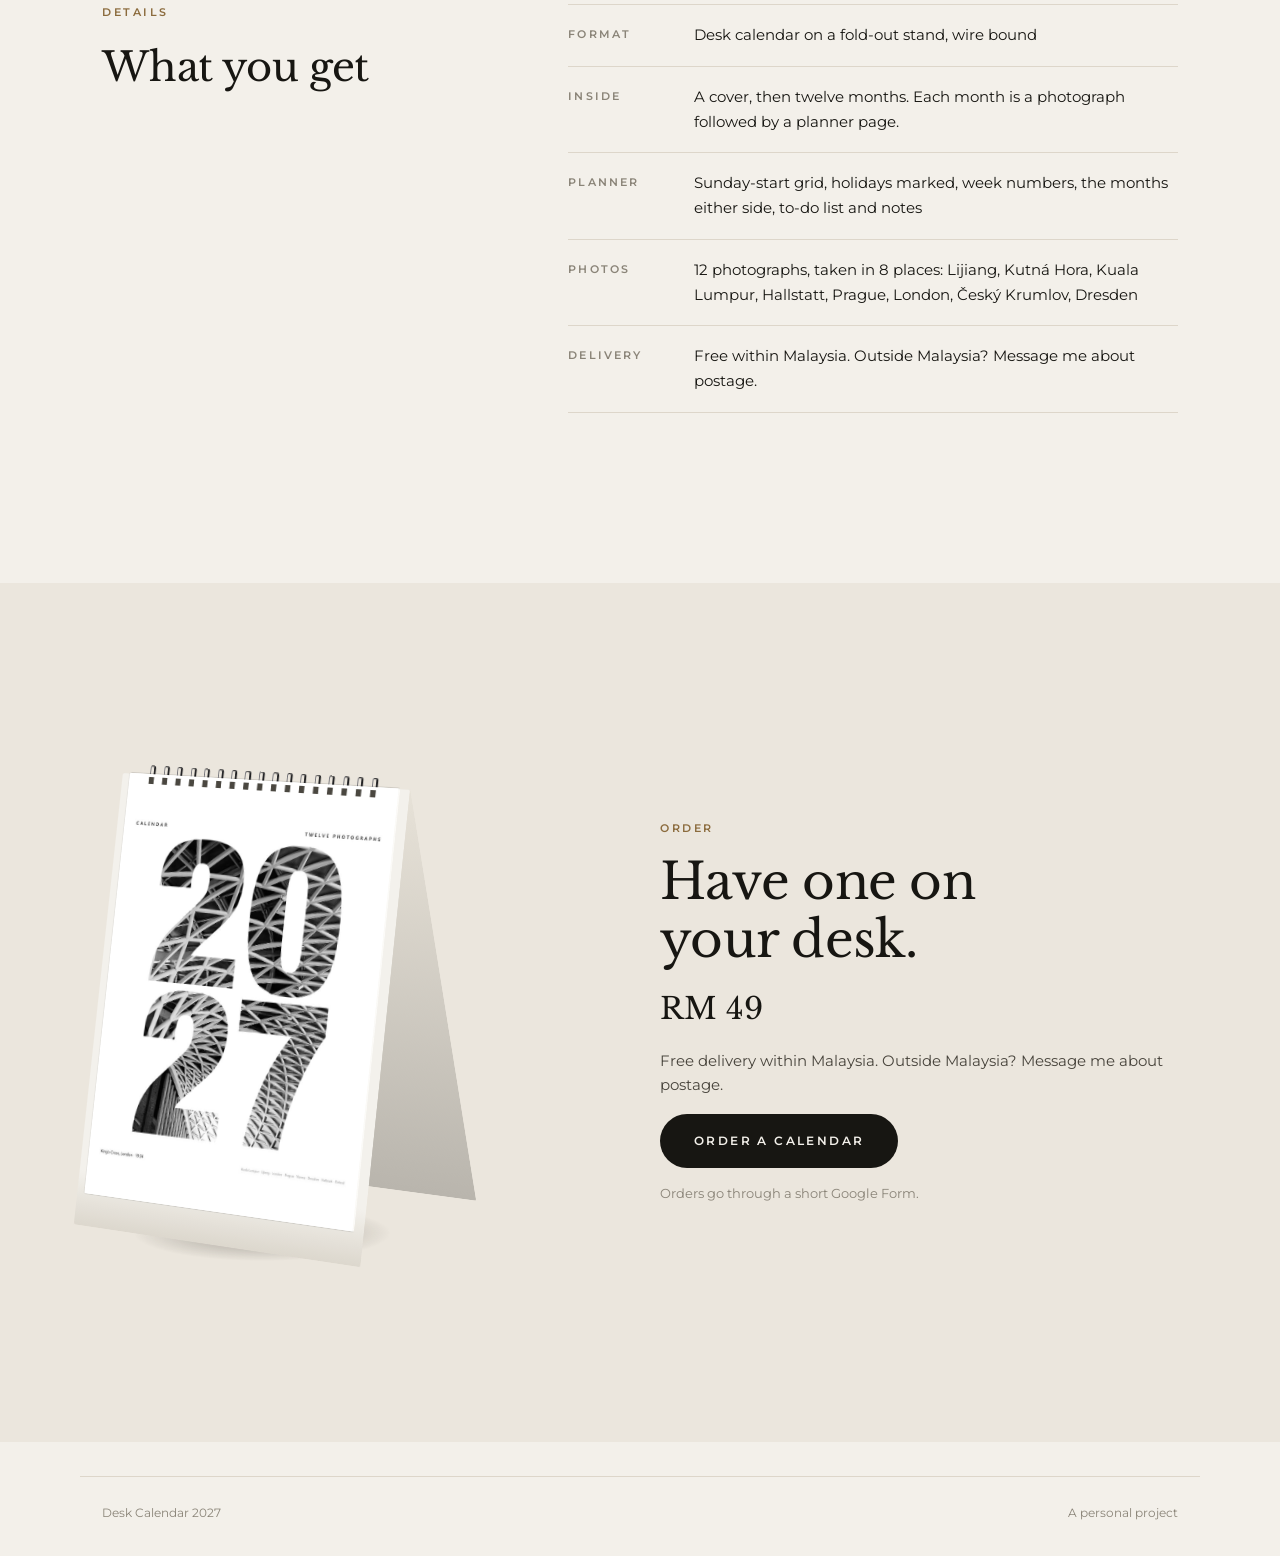
==== commit 8402f2b5: "Instagram graphics: six designs in story and post sizes; delivery is Malaysia only stories.html now " ====
--- a/index.html
+++ b/index.html
@@ -4,7 +4,7 @@
   <meta charset="UTF-8">
   <meta name="viewport" content="width=device-width, initial-scale=1, viewport-fit=cover">
   <title>Desk Calendar 2027</title>
-  <meta name="description" content="A desk calendar of my photographs for 2027, with a full planner page behind every photograph. Free delivery anywhere in Malaysia.">
+  <meta name="description" content="A desk calendar of my photographs for 2027, with a full planner page behind every photograph. Free delivery within Malaysia.">
   <meta name="theme-color" content="#f3f0ea">
   <!-- Link previews: replace the relative image path with the full https:// address once the domain is live. -->
   <meta property="og:title" content="Desk Calendar 2027">
@@ -231,7 +231,7 @@
           <div><dt>Inside</dt><dd>A cover, then twelve months. Each month is a photograph followed by a planner page.</dd></div>
           <div><dt>Planner</dt><dd>Sunday-start grid, holidays marked, week numbers, the months either side, to-do list and notes</dd></div>
           <div><dt>Photos</dt><dd id="specPhotos">12 photographs</dd></div>
-          <div><dt>Delivery</dt><dd>Free anywhere in Malaysia; Singapore at postage cost</dd></div>
+          <div><dt>Delivery</dt><dd>Free within Malaysia. Outside Malaysia? Message me about postage.</dd></div>
         </dl>
       </div>
     </section>
@@ -243,7 +243,7 @@
           <p class="eyebrow" data-reveal>Order</p>
           <h2 data-reveal>Have one on your desk.</h2>
           <p class="price" data-reveal>RM 49</p>
-          <p class="ship" data-reveal>Free delivery anywhere in Malaysia. Singapore: postage at cost.</p>
+          <p class="ship" data-reveal>Free delivery within Malaysia. Outside Malaysia? Message me about postage.</p>
           <a class="btn" href="#order" data-order="final" data-reveal>Order a calendar</a>
           <p class="fine" data-reveal>Orders go through a short Google Form.</p>
         </div>
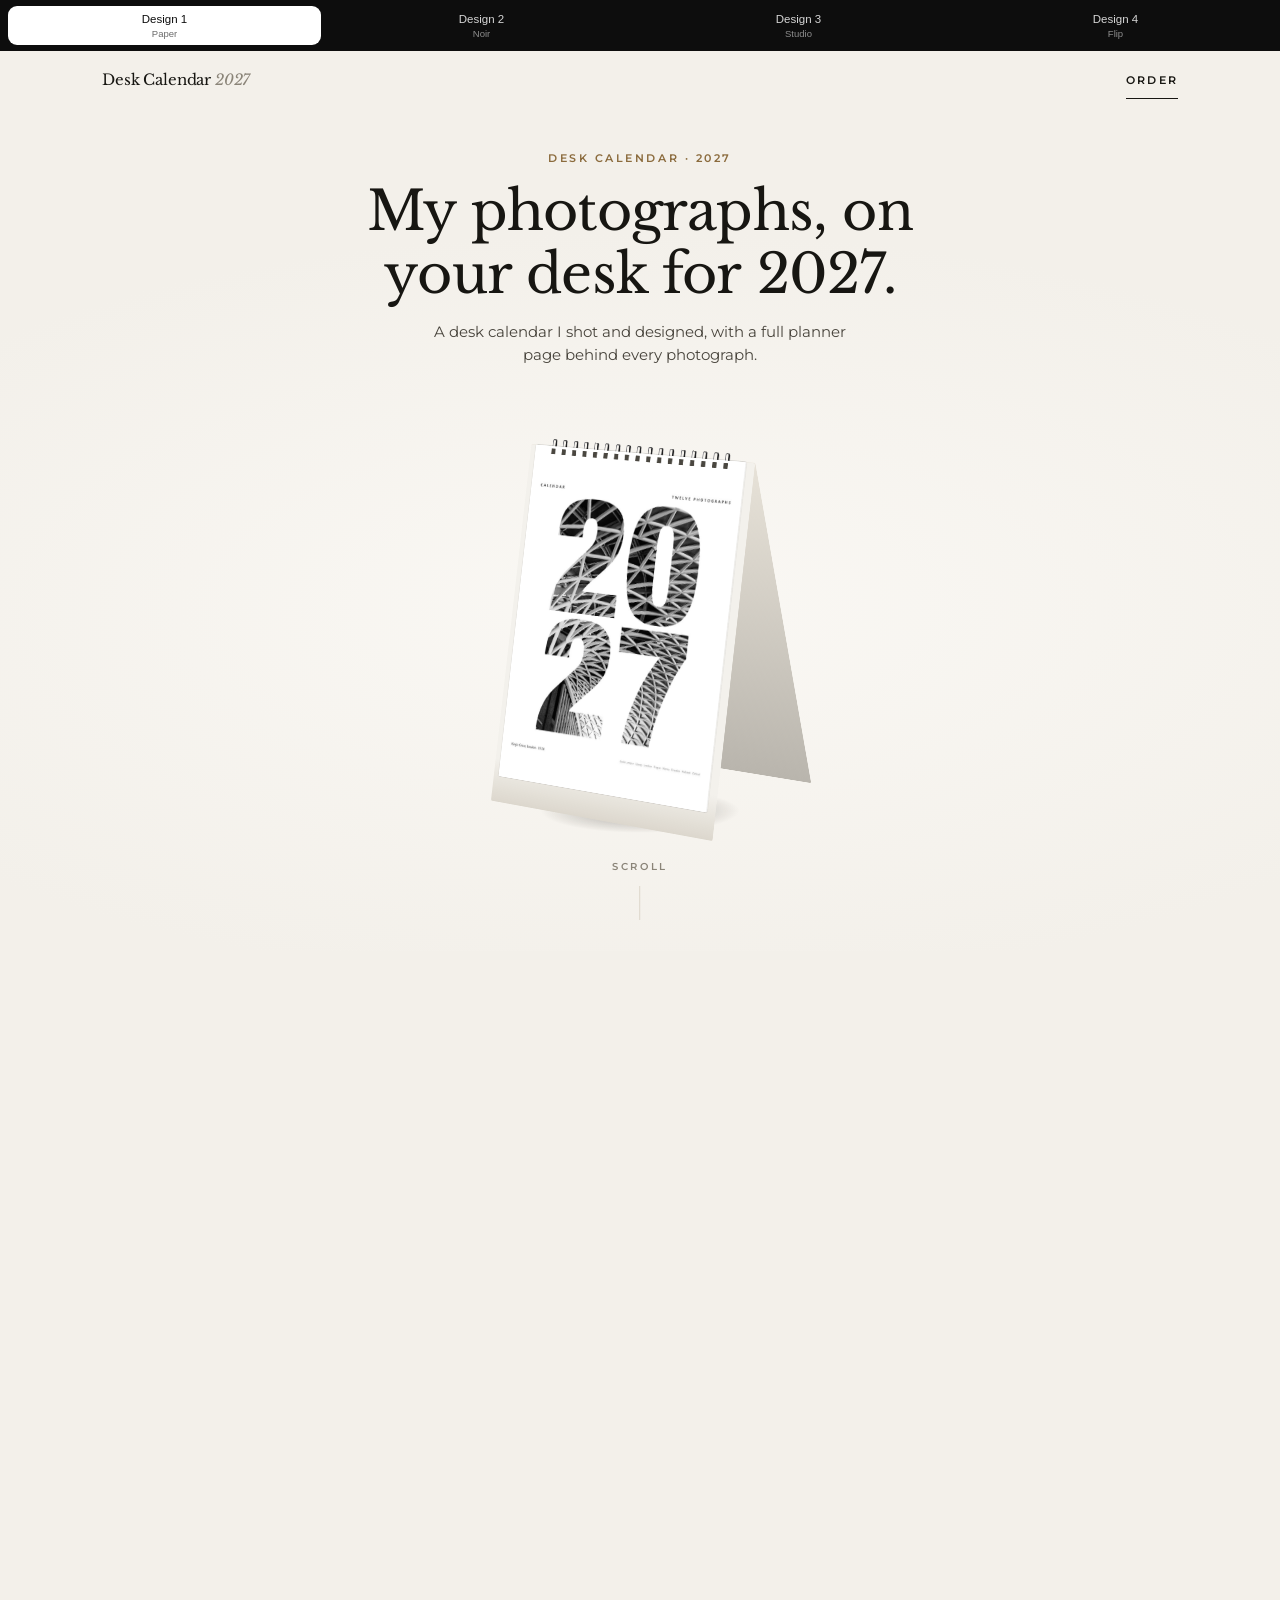
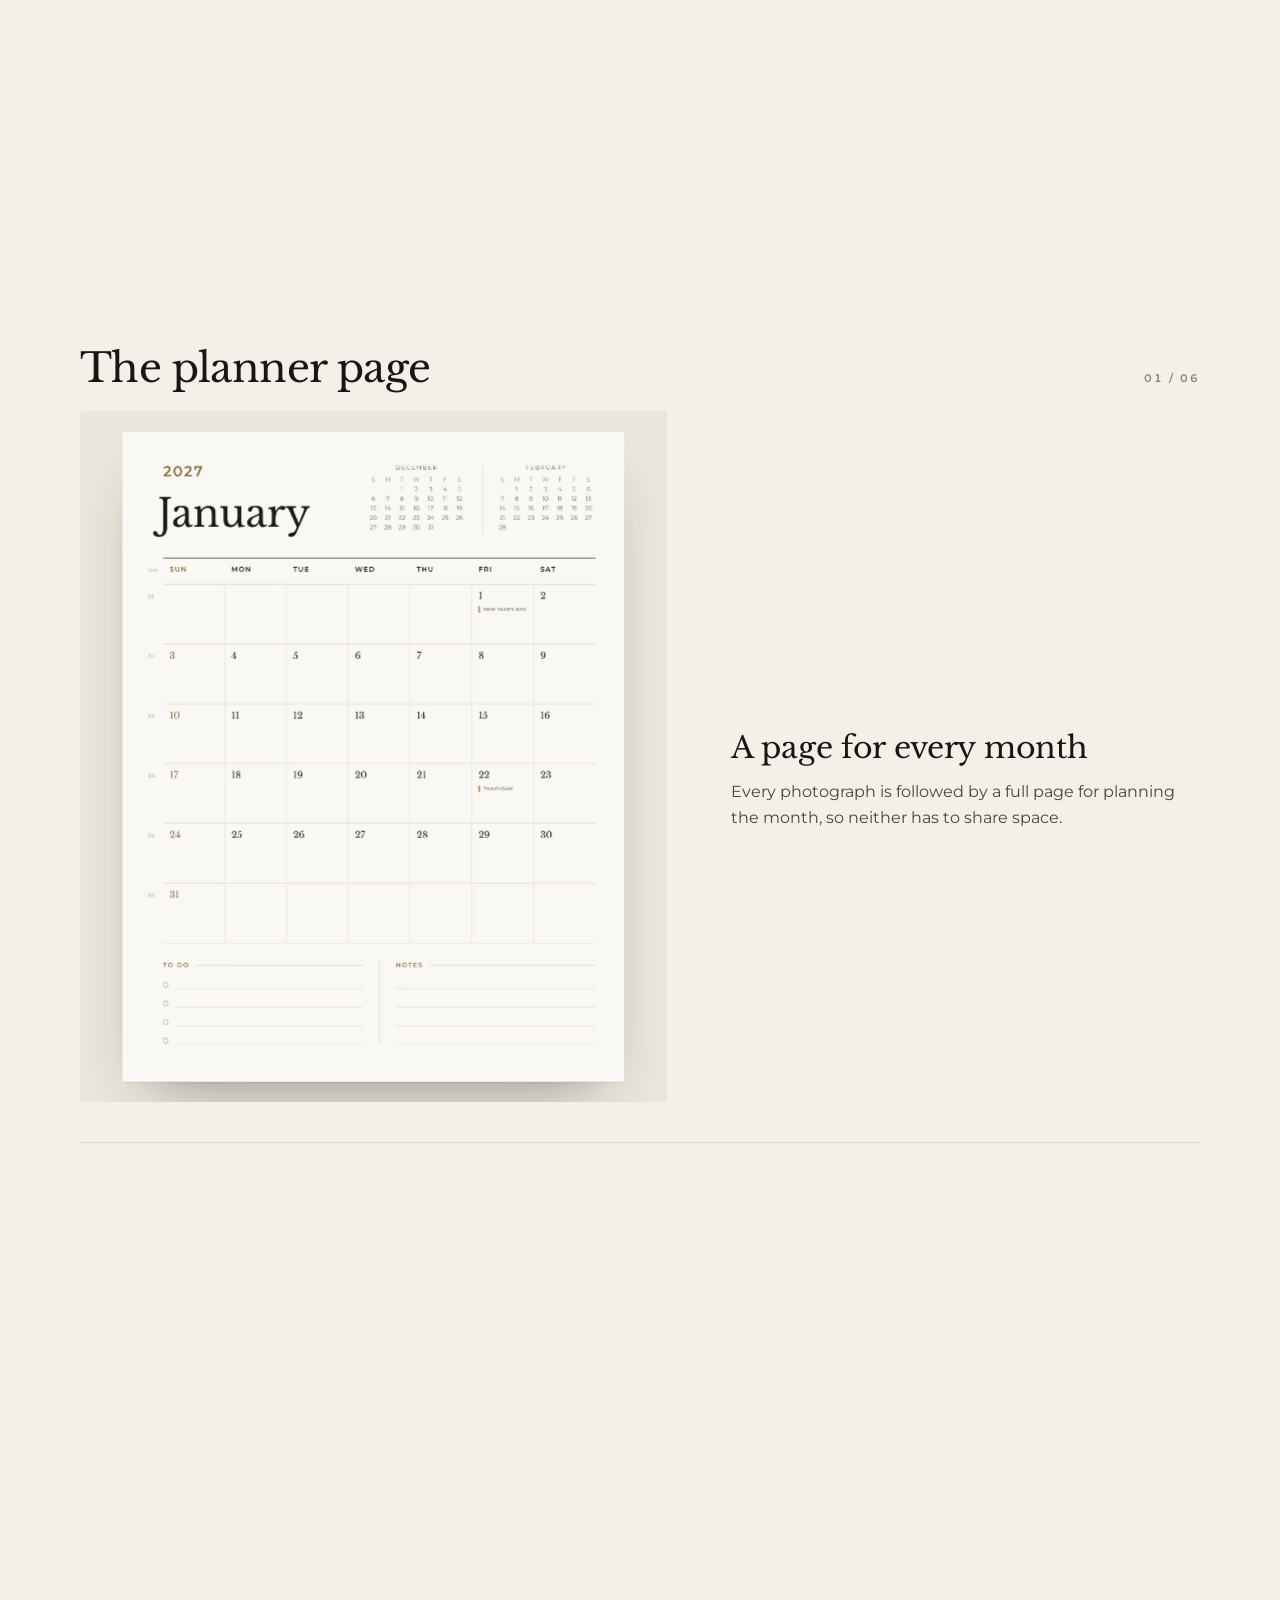
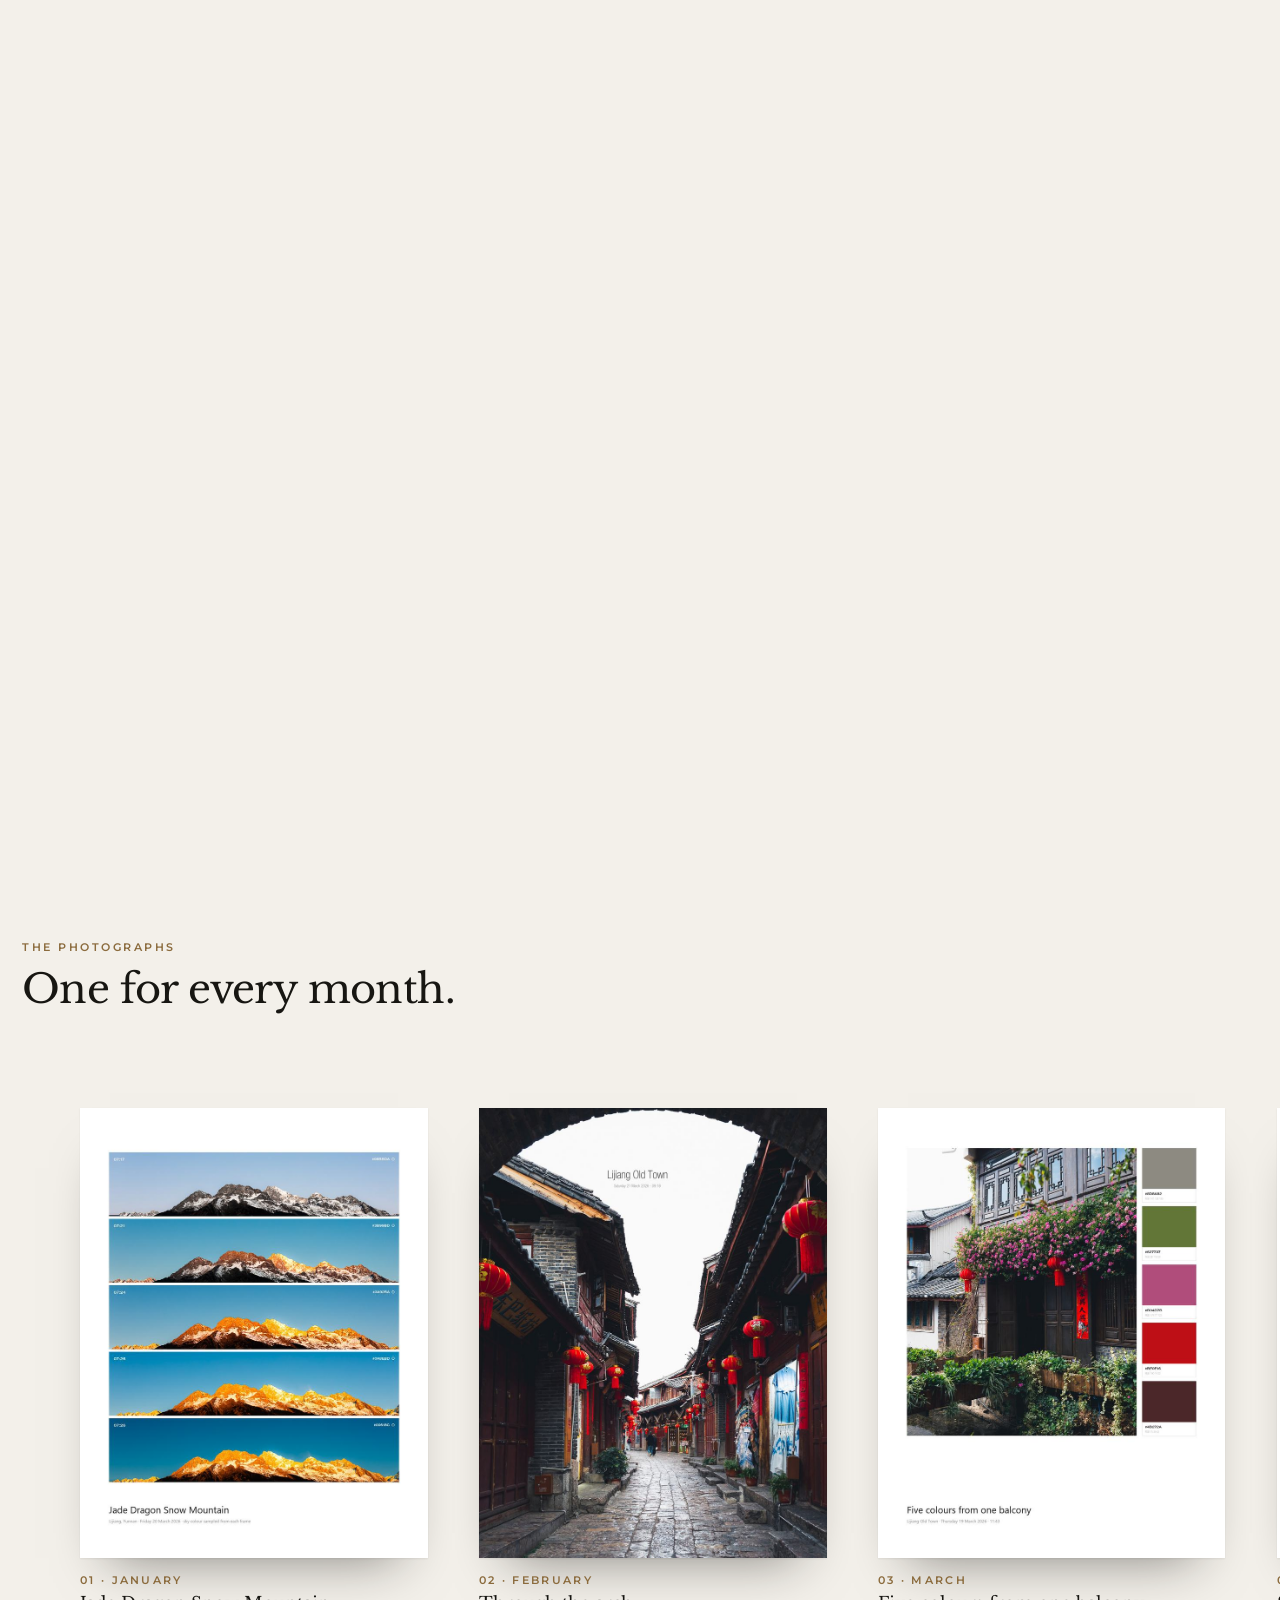
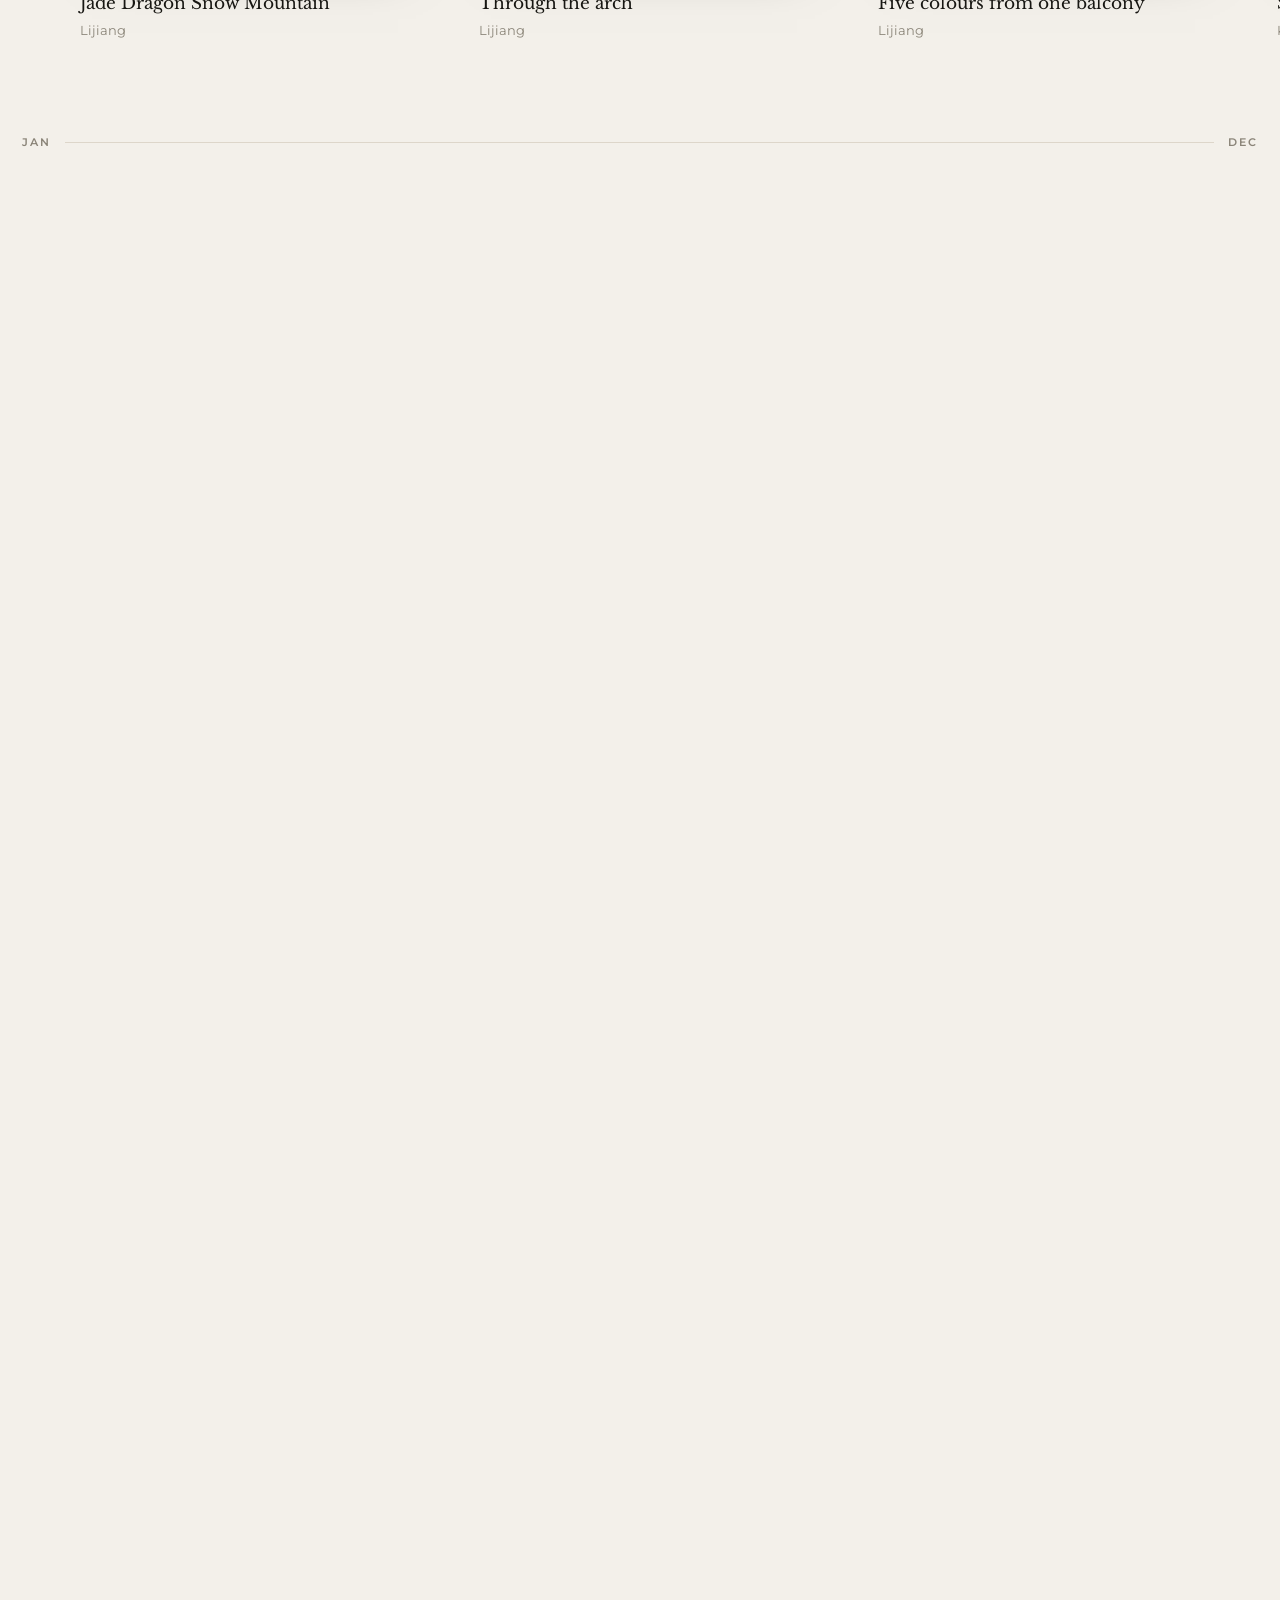
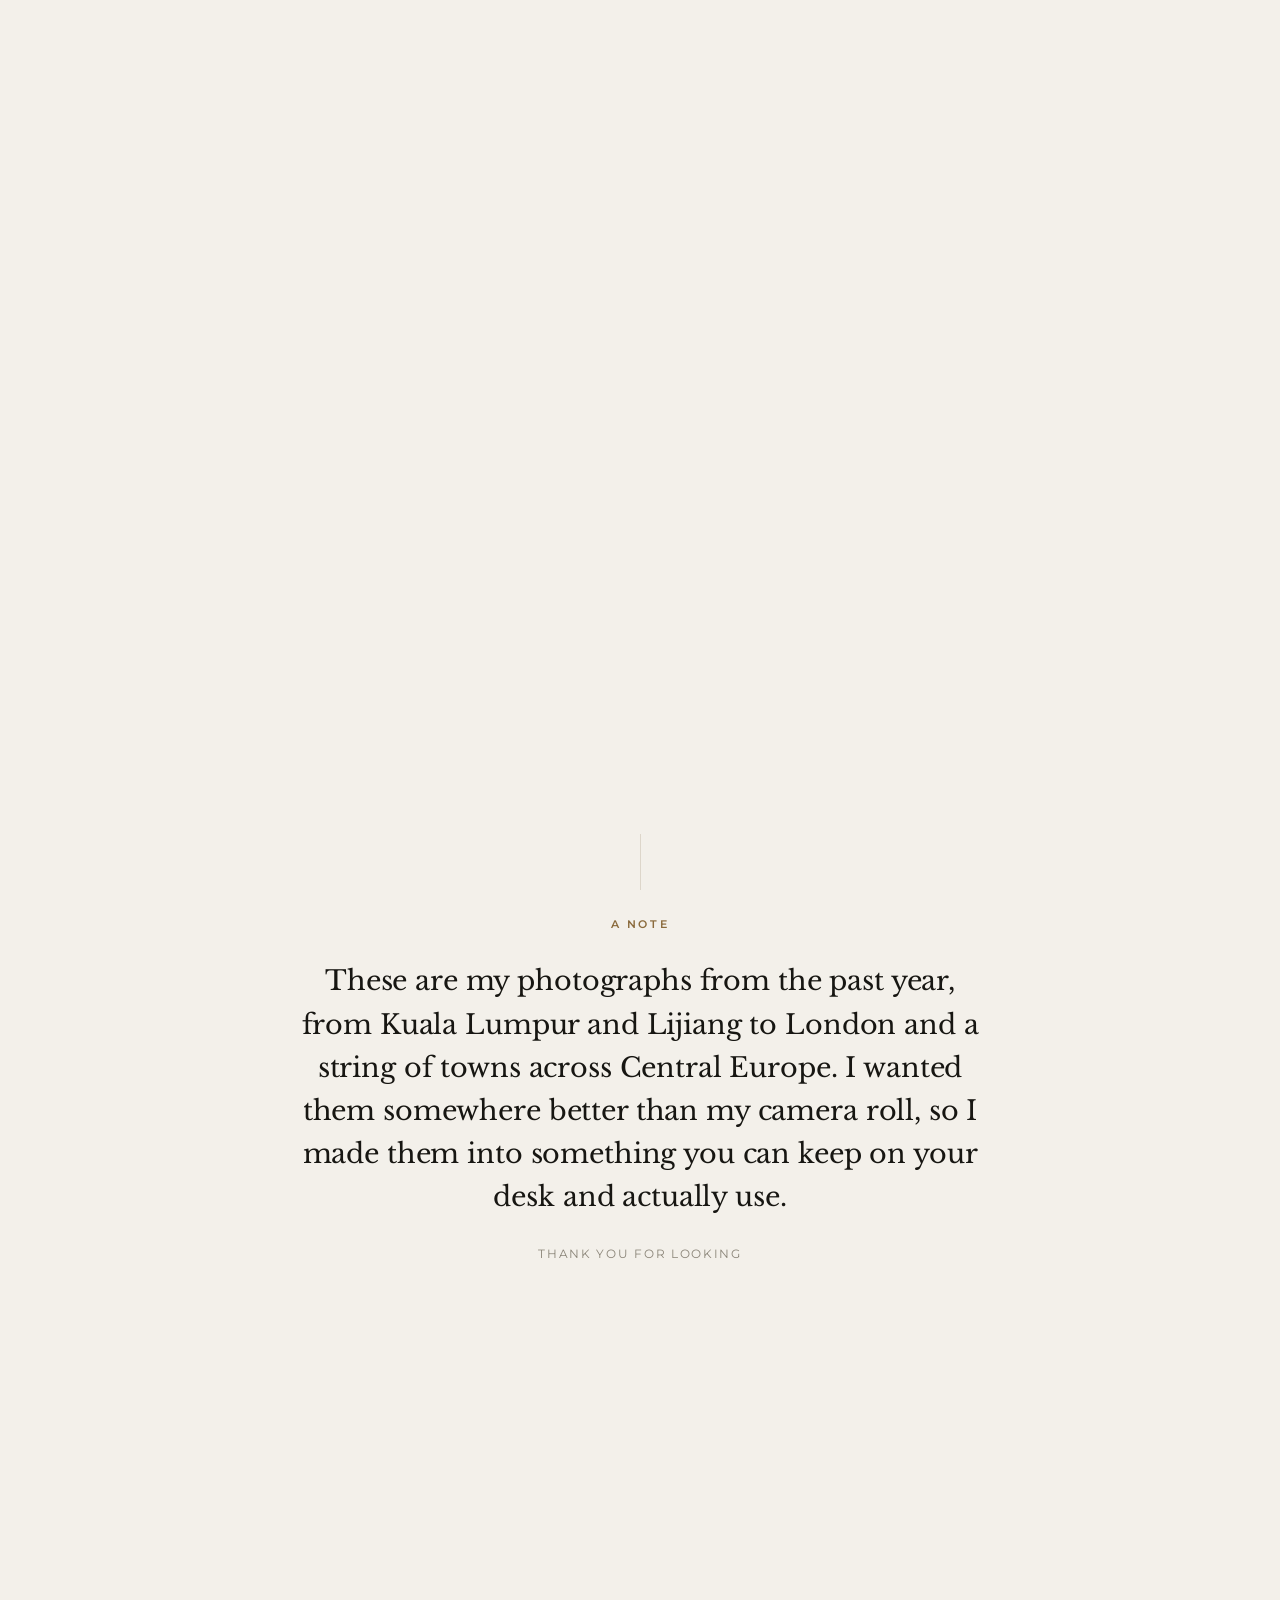
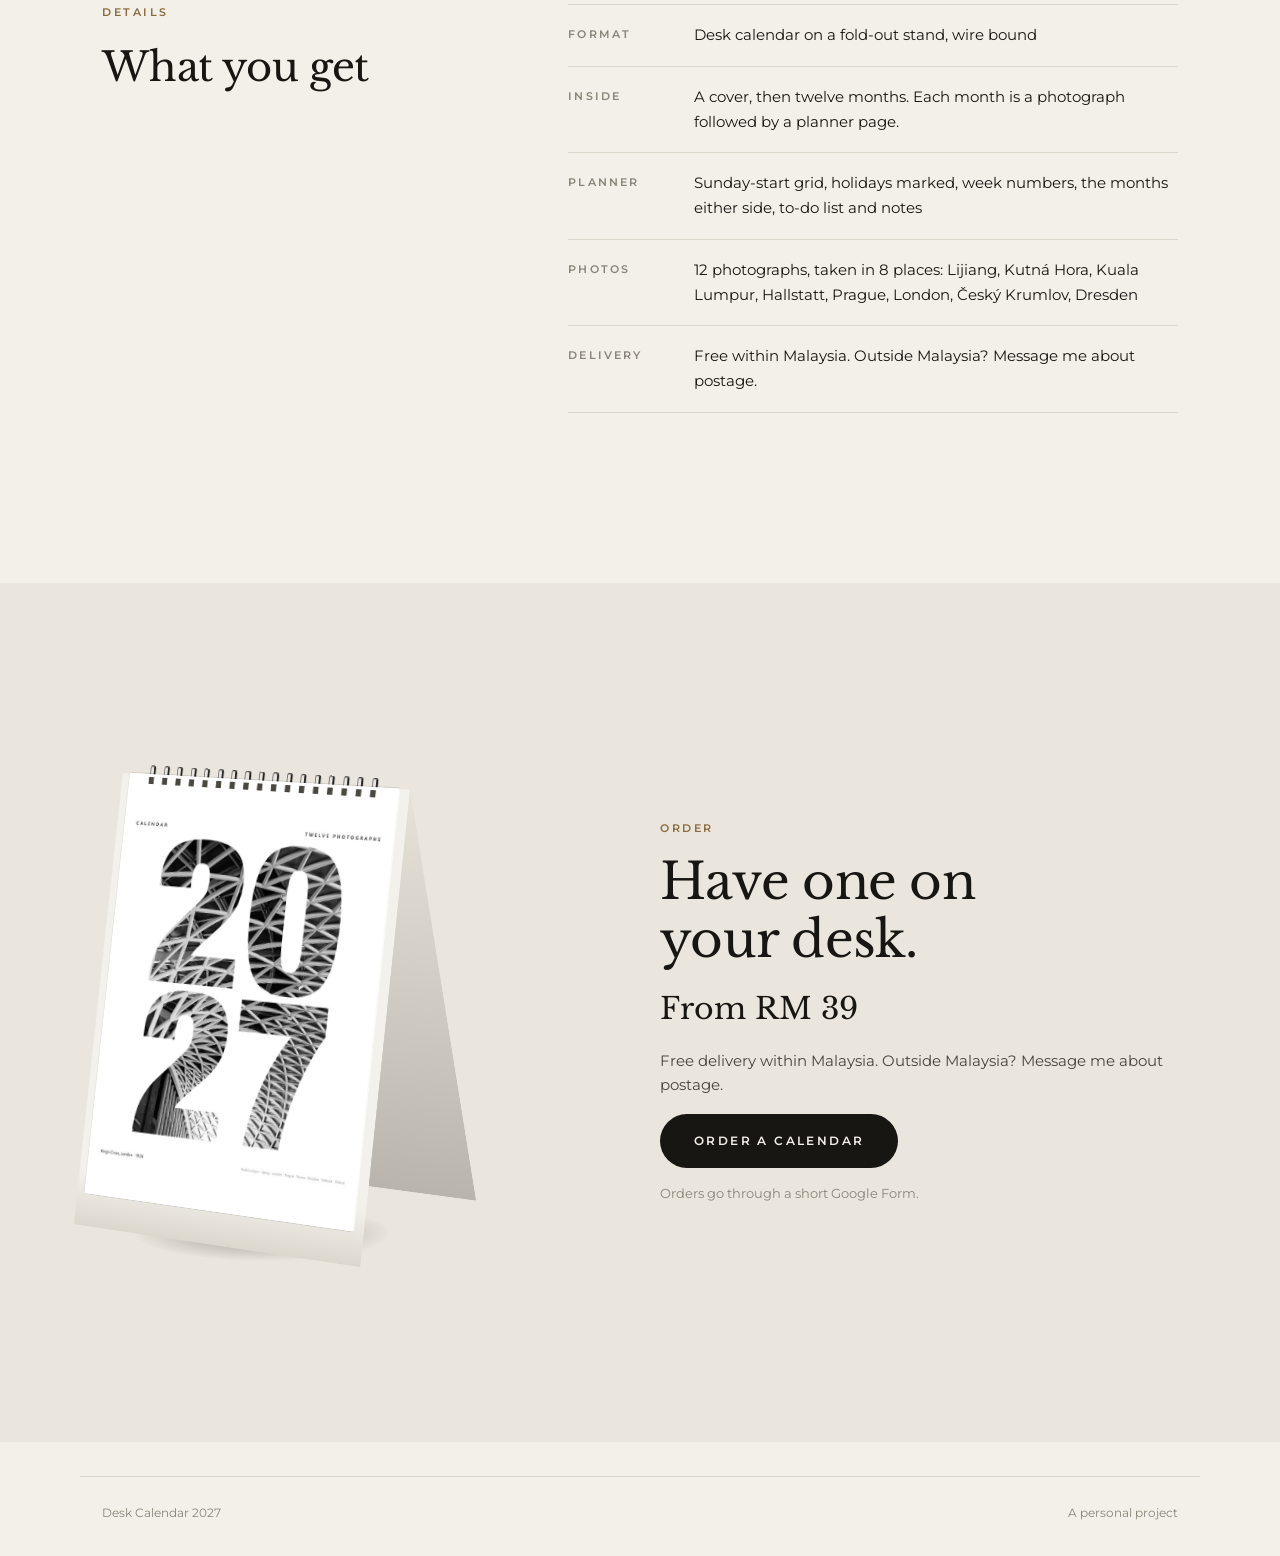
==== commit d7f65d59: "New pricing: RM 39 standard, RM 49 personalised, RM 10 off two Designs 3 and 4 show the two options " ====
--- a/index.html
+++ b/index.html
@@ -242,7 +242,7 @@
         <div class="copy">
           <p class="eyebrow" data-reveal>Order</p>
           <h2 data-reveal>Have one on your desk.</h2>
-          <p class="price" data-reveal>RM 49</p>
+          <p class="price" data-reveal>From RM 39</p>
           <p class="ship" data-reveal>Free delivery within Malaysia. Outside Malaysia? Message me about postage.</p>
           <a class="btn" href="#order" data-order="final" data-reveal>Order a calendar</a>
           <p class="fine" data-reveal>Orders go through a short Google Form.</p>
